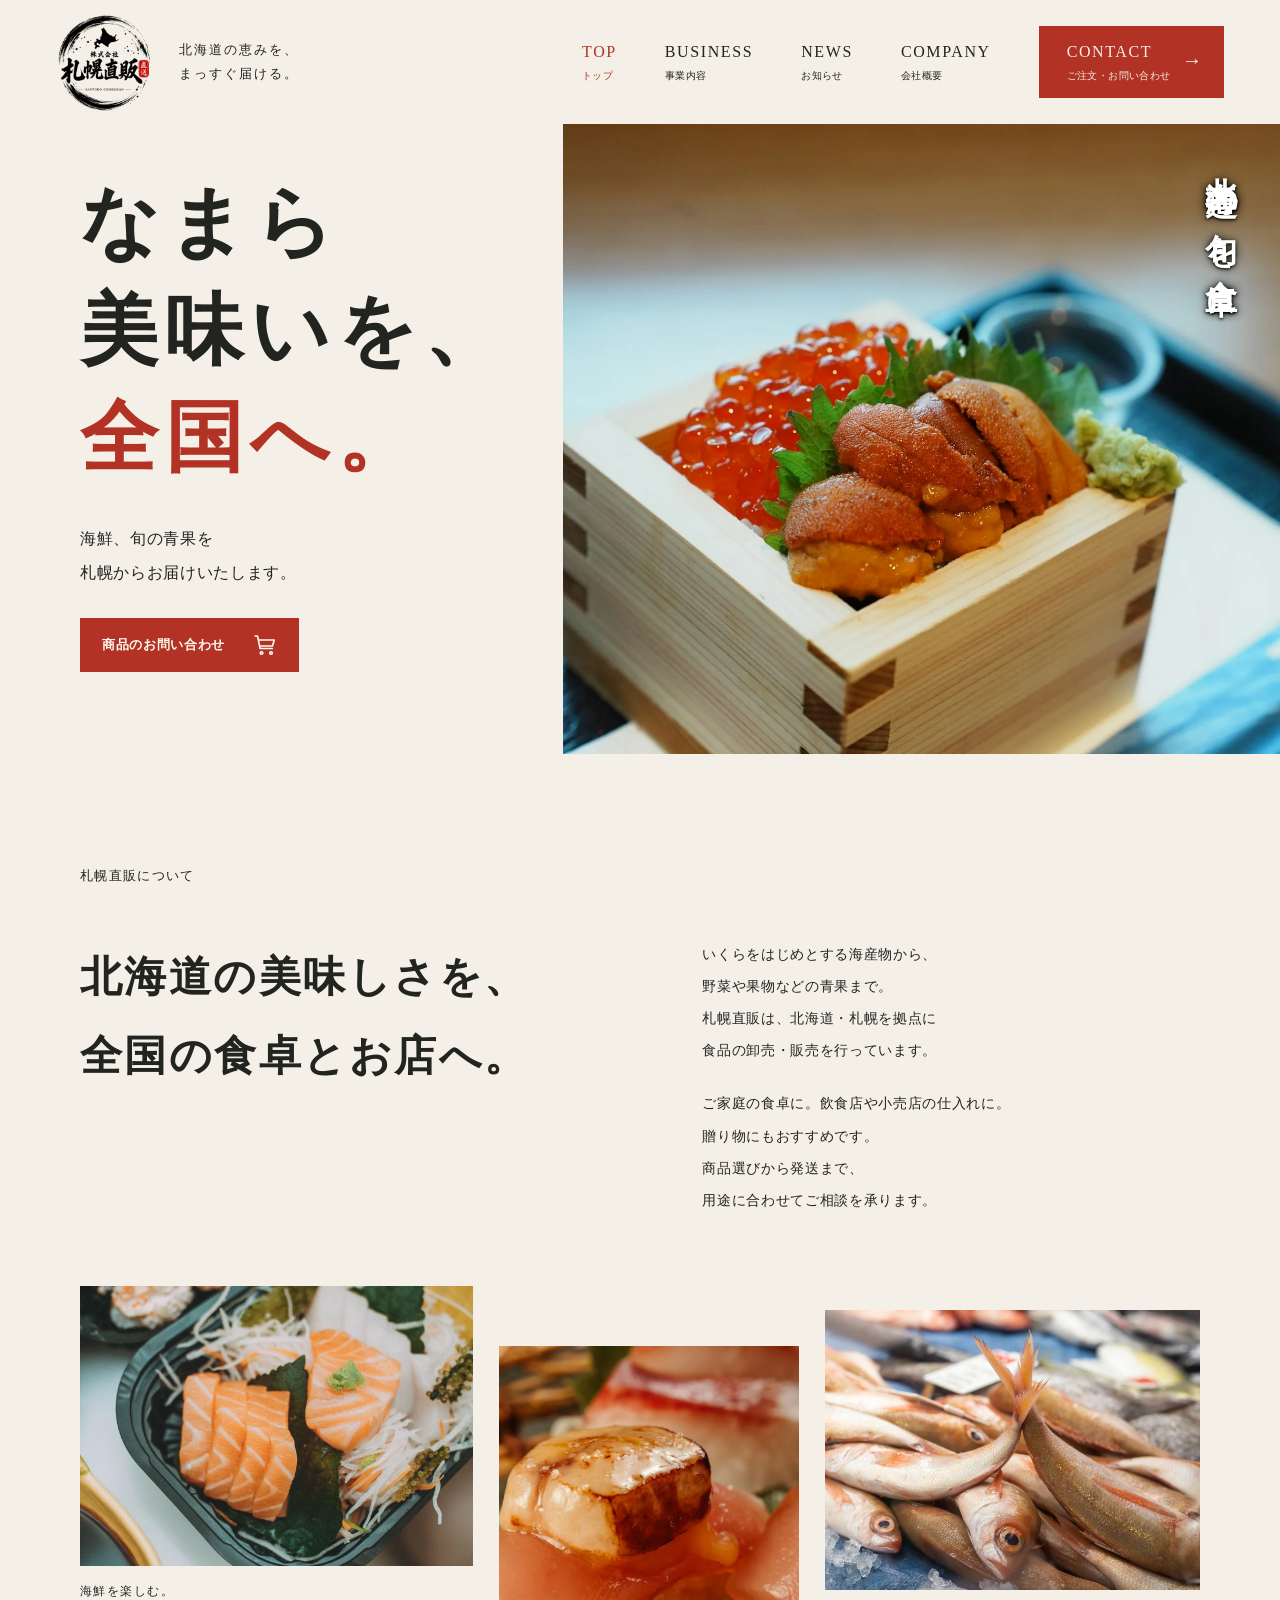
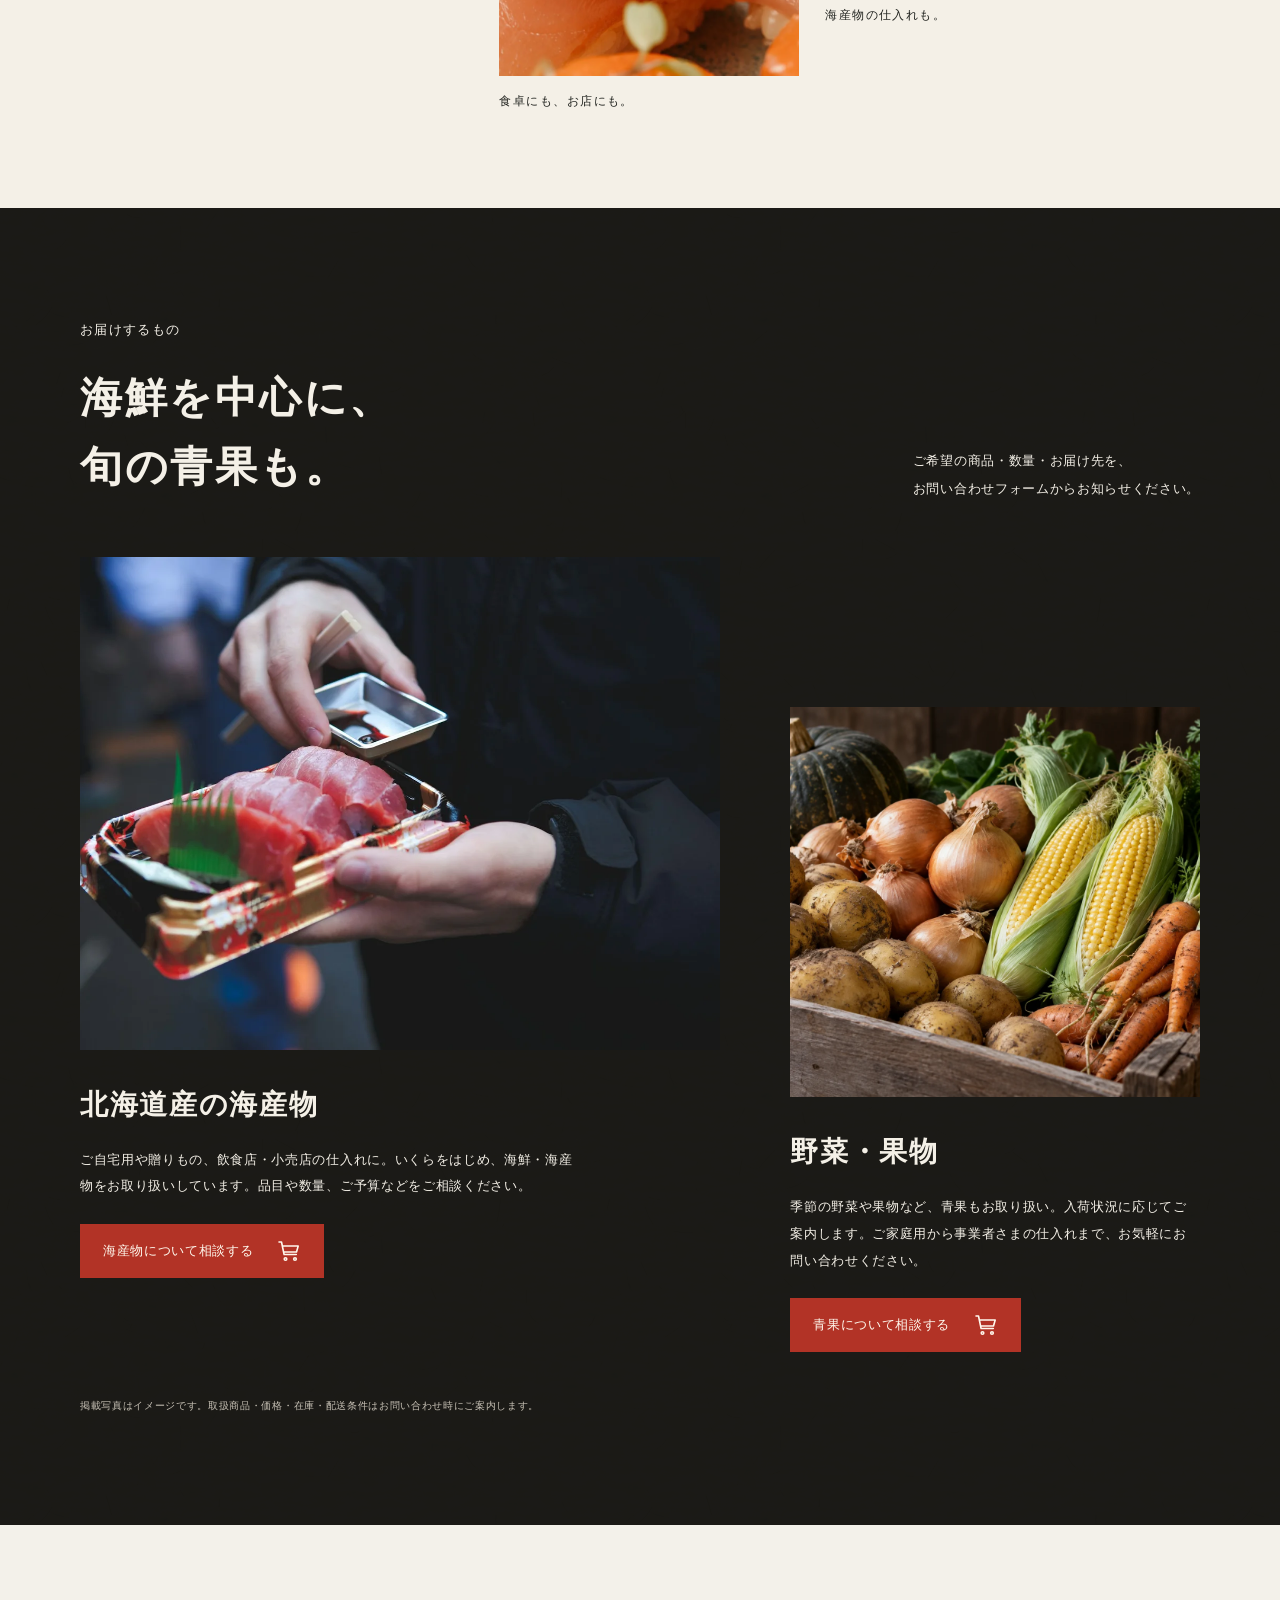
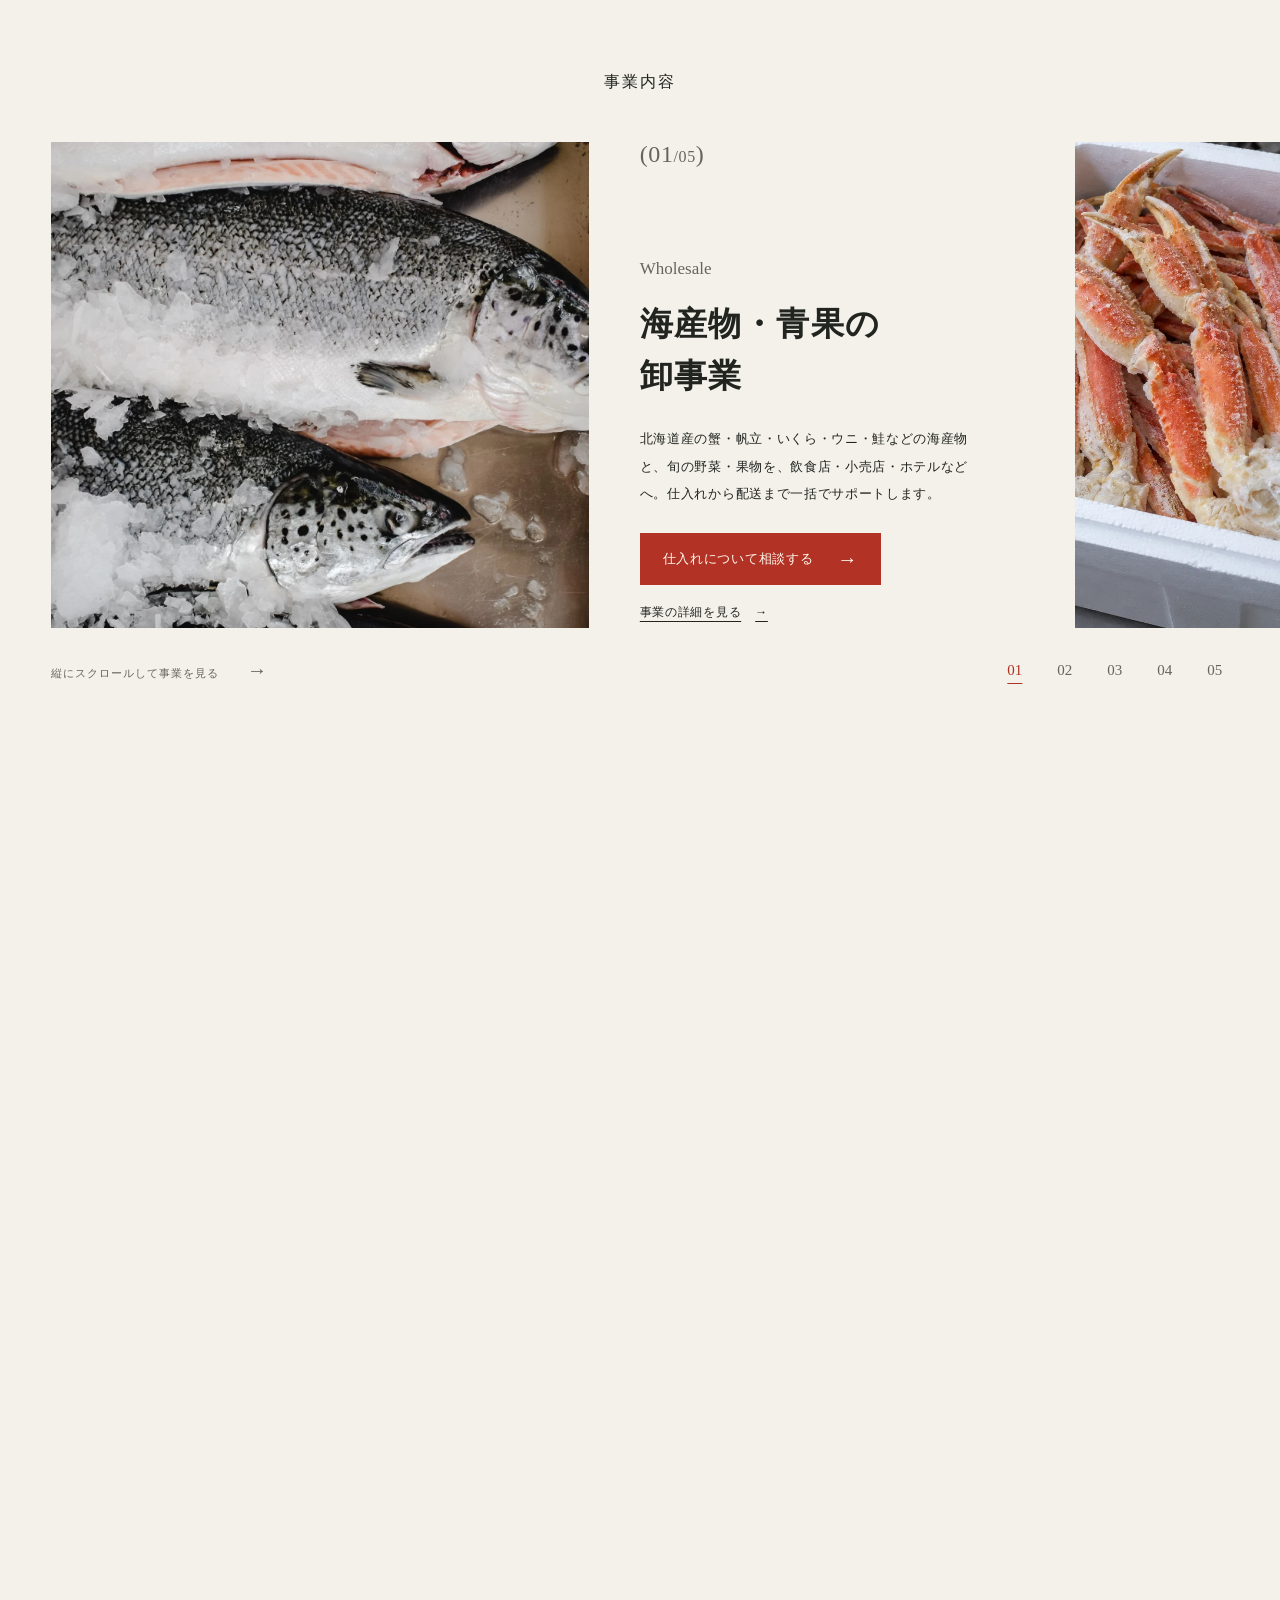
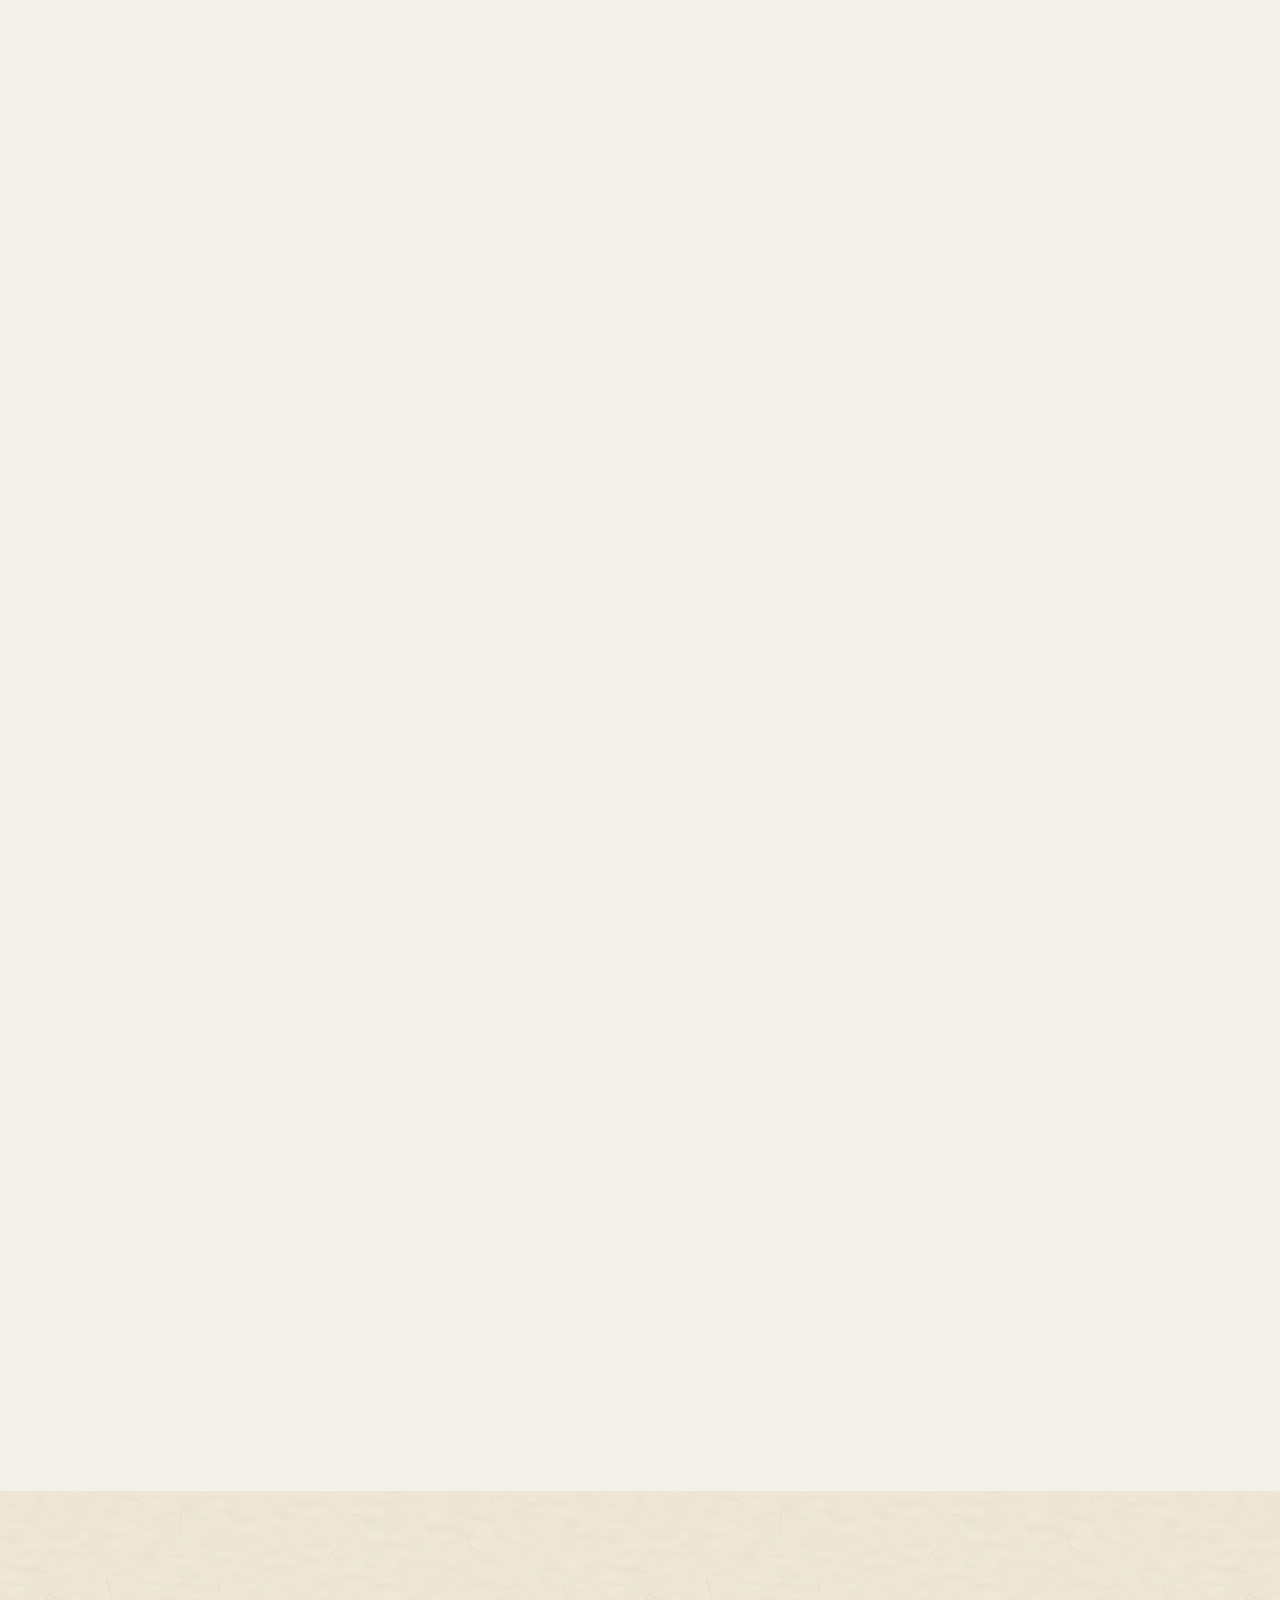
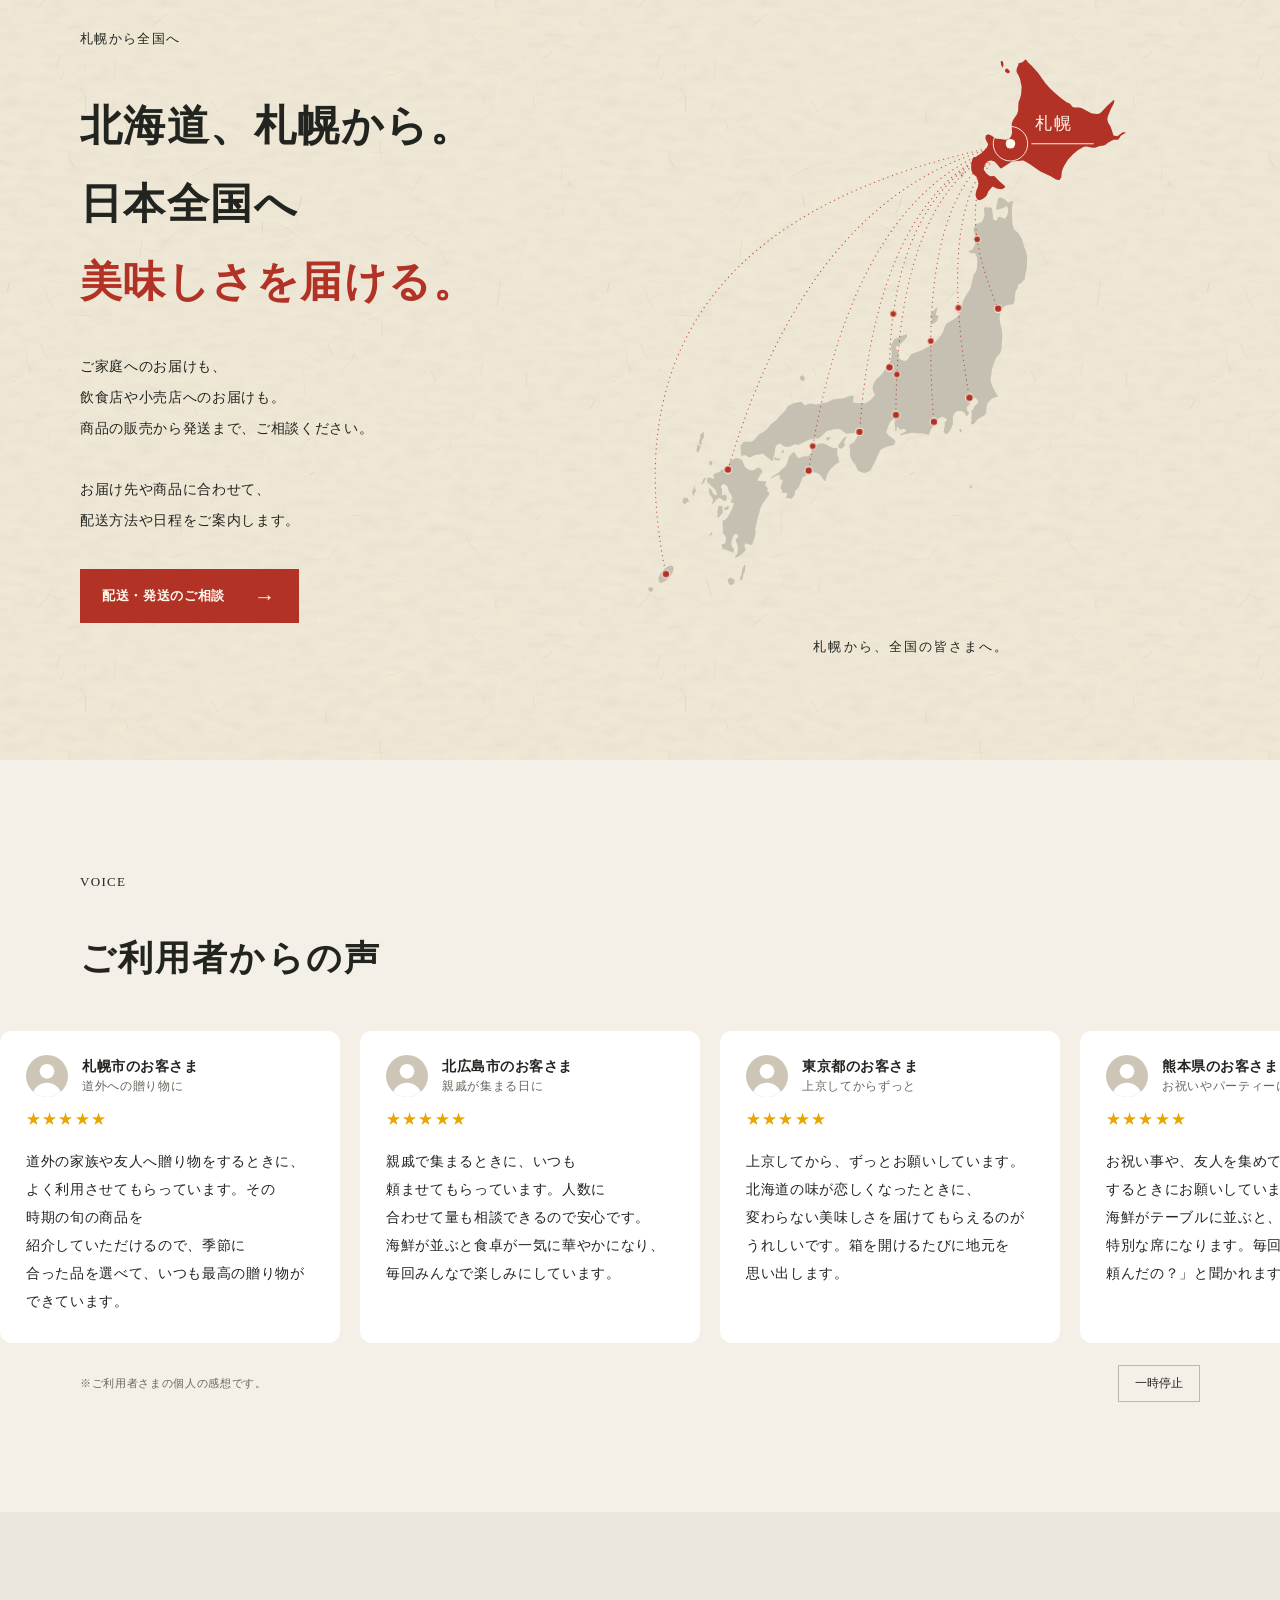
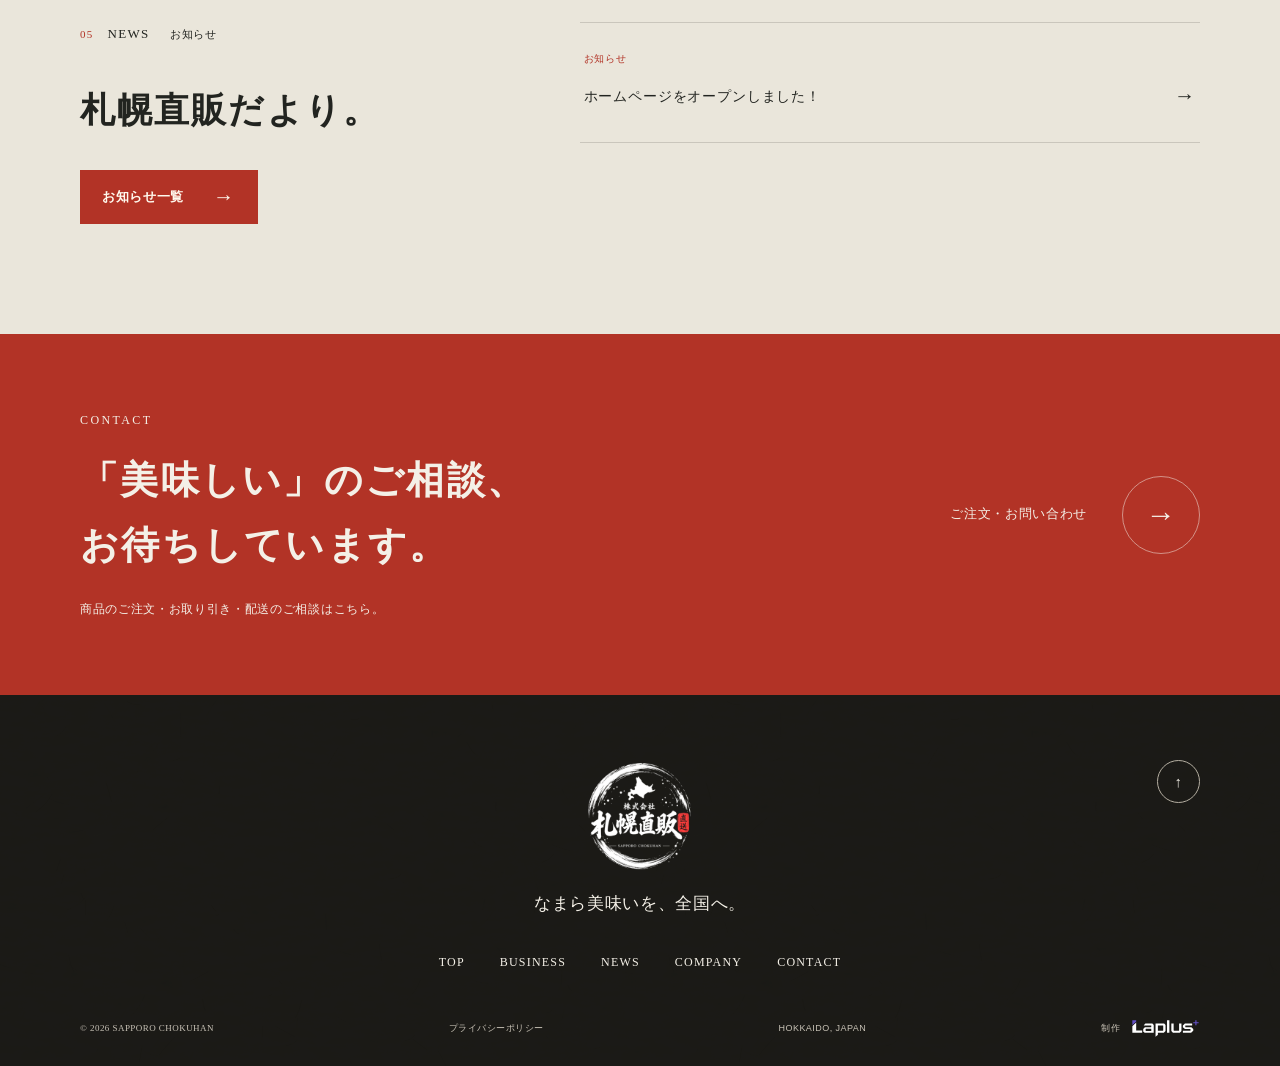
==== index.html @ bd25ccf5 "ヘッダーのBUSINESSに事業の子メニューを追加" ====
<!doctype html><html lang="ja"><head><meta charset="utf-8"><meta name="viewport" content="width=device-width, initial-scale=1"><meta name="robots" content="noindex,nofollow"><meta name="theme-color" content="#f4f0e7"><title>なまら美味いを、全国へ。 | 株式会社 札幌直販</title><link rel="icon" type="image/svg+xml" href="assets/logo.svg"><link rel="stylesheet" href="assets/site.css"></head><body><a class="skip-link" href="#main">本文へスキップ</a>
<header class="site-header">
  <a class="brand" href="index.html" aria-label="札幌直販 TOP"><img src="assets/logo.webp" alt="株式会社 札幌直販" width="98" height="98"><span>北海道の恵みを、<br>まっすぐ届ける。</span></a>
  <button class="menu-toggle" type="button" aria-expanded="false" aria-controls="site-nav"><span class="menu-word">MENU</span><span class="menu-lines" aria-hidden="true"></span></button>
  <nav class="site-nav" id="site-nav" aria-label="メインナビゲーション">
    <a href="index.html" aria-current="page">TOP<span>トップ</span></a>
    <div class="nav-item has-sub">
      <a href="business.html" >BUSINESS<span>事業内容</span></a>
      <ul class="nav-sub" aria-label="事業内容">
        <li><a href="business-wholesale.html"><span class="biz-num">01</span>海産物・青果の卸事業</a></li>
        <li><a href="business-online-sales.html"><span class="biz-num">02</span>EC・インターネット販売</a></li>
        <li><a href="business-fulfillment.html"><span class="biz-num">03</span>発送代行事業</a></li>
        <li><a href="business-events.html"><span class="biz-num">04</span>イベント・物産展事業</a></li>
        <li><a href="business-delivery.html"><span class="biz-num">05</span>軽貨物運送事業</a></li>
      </ul>
    </div>
    <a href="news.html" >NEWS<span>お知らせ</span></a>
    <a href="company.html" >COMPANY<span>会社概要</span></a>
    <a class="nav-contact" href="contact.html" >CONTACT<span>ご注文・お問い合わせ</span><b aria-hidden="true">→</b></a>
  </nav>
</header>
<div class="opening" aria-hidden="true"><img src="assets/logo.webp" alt="" width="200" height="200"><p>なまら美味いを、全国へ。</p></div>
<main id="main">
  <section class="hero" aria-labelledby="hero-title">
    <div class="hero-copy">
      <h1 id="hero-title">なまら<br>美味いを、<br><em>全国へ。</em></h1>
      <p class="hero-description">海鮮、旬の青果を<br>札幌からお届けいたします。</p>
      <a class="text-link" href="contact.html?type=order">商品のお問い合わせ<img class="cart-icon" src="assets/cart.svg" alt="" aria-hidden="true" width="24" height="24"></a>
    </div>
    <figure class="hero-visual" data-hero-slides aria-label="北海道の食材のイメージ写真">
      <img class="hero-main-photo is-current" src="assets/ikura.webp" alt="木箱に盛られたいくらとウニの料理イメージ" width="1800" height="1200" fetchpriority="high">
      <img class="hero-main-photo" src="assets/hero-yubari-melon-field-v3.webp" alt="畑の緑を背景に、みずみずしい果肉を見せる夕張メロンのイメージ" width="1122" height="1402" decoding="async" aria-hidden="true">
      <img class="hero-main-photo" src="assets/hero-king-crab-v2.webp" alt="太い脚と白い身を盛り付けたタラバガニのイメージ" width="1122" height="1402" decoding="async" aria-hidden="true">
      <figcaption>北海道の旬を食卓に</figcaption>
    </figure>
  </section>

  <section id="about" class="about section-pad wrap">
    <p class="section-label">札幌直販について</p>
    <div class="about-layout">
      <h2>北海道の美味しさを、<br>全国の食卓とお店へ。</h2>
      <div class="about-body"><p>いくらをはじめとする海産物から、<br>野菜や果物などの青果まで。<br>札幌直販は、北海道・札幌を拠点に<br>食品の卸売・販売を行っています。</p><p>ご家庭の食卓に。飲食店や小売店の仕入れに。<br>贈り物にもおすすめです。<br>商品選びから発送まで、<br>用途に合わせてご相談を承ります。</p></div>
    </div>
    <div class="seafood-gallery" aria-label="海鮮のイメージ写真"><figure><img src="assets/salmon.webp" alt="刺身にしたサーモン" width="1400" height="933" loading="lazy"><figcaption>海鮮を楽しむ。</figcaption></figure><figure><img src="assets/scallop.webp" alt="帆立や魚を使った寿司" width="1400" height="933" loading="lazy"><figcaption>食卓にも、お店にも。</figcaption></figure><figure><img src="assets/fish-market.webp" alt="氷の上に並ぶ鮮魚" width="1400" height="1129" loading="lazy"><figcaption>海産物の仕入れも。</figcaption></figure></div>
  </section>

  <section class="food-section section-pad" id="food">
    <div class="wrap"><div class="section-heading"><div><p class="section-label">お届けするもの</p><h2>海鮮を中心に、<br>旬の青果も。</h2></div><p>ご希望の商品・数量・お届け先を、<br>お問い合わせフォームからお知らせください。</p></div>
    <div class="food-grid">
      <article class="food-item"><div class="food-image"><img src="assets/market-food.webp" alt="市場で手に取る海鮮の盛り合わせ" width="1400" height="933" loading="lazy"></div><div class="food-text"><div><h3>北海道産の海産物</h3><p>ご自宅用や贈りもの、飲食店・小売店の仕入れに。いくらをはじめ、海鮮・海産物をお取り扱いしています。品目や数量、ご予算などをご相談ください。</p><a class="plain-link" href="contact.html?type=order&item=seafood">海産物について相談する <img class="cart-icon" src="assets/cart.svg" alt="" aria-hidden="true" width="24" height="24"></a></div></div></article>
      <article class="food-item food-item-lower"><div class="food-image"><img src="assets/produce.webp" alt="じゃがいも、とうもろこし、玉ねぎなど青果のイメージ" width="1536" height="1024" loading="lazy"></div><div class="food-text"><div><h3>野菜・果物</h3><p>季節の野菜や果物など、青果もお取り扱い。入荷状況に応じてご案内します。ご家庭用から事業者さまの仕入れまで、お気軽にお問い合わせください。</p><a class="plain-link" href="contact.html?type=order&item=produce">青果について相談する <img class="cart-icon" src="assets/cart.svg" alt="" aria-hidden="true" width="24" height="24"></a></div></div></article>
    </div><p class="section-note">掲載写真はイメージです。取扱商品・価格・在庫・配送条件はお問い合わせ時にご案内します。</p></div>
  </section>

  <section class="business-scroll" id="business" aria-labelledby="business-title">
    <div class="business-stage">
      <div class="business-heading"><h2 id="business-title">事業内容</h2></div>
      <div class="business-window" tabindex="0" role="region" aria-label="札幌直販の5つの事業。左右にスクロールしてご覧ください">
        <div class="business-track">
          <article class="business-panel" id="business-1" aria-labelledby="business-name-1"><img class="business-photo" src="assets/salmon-market.webp" alt="氷の上に並ぶ鮭のイメージ" width="1400" height="2100" loading="lazy"><div class="business-copy"><span class="business-count">(01<small>/05</small>)</span><div><p class="business-en">Wholesale</p><h3 id="business-name-1">海産物・青果の<br>卸事業</h3><p class="business-description">北海道産の蟹・帆立・いくら・ウニ・鮭などの海産物と、旬の野菜・果物を、飲食店・小売店・ホテルなどへ。仕入れから配送まで一括でサポートします。</p><a class="plain-link" href="contact.html?type=wholesale">仕入れについて相談する<span aria-hidden="true">→</span></a><a class="business-more" href="business-wholesale.html">事業の詳細を見る<span aria-hidden="true">→</span></a></div></div></article>
          <article class="business-panel" id="business-2" aria-labelledby="business-name-2"><img class="business-photo" src="assets/frozen-seafood.webp" alt="冷凍のカニ脚とホタテの貝柱のイメージ" width="1400" height="933" loading="lazy"><div class="business-copy"><span class="business-count">(02<small>/05</small>)</span><div><p class="business-en">Online sales</p><h3 id="business-name-2">EC・<br>インターネット販売</h3><p class="business-description">EC販売の立ち上げから、売上拡大・発送業務まで。商品ページの制作や販売戦略、受注管理、冷蔵・冷凍の発送まで、EC販売に関わる業務をまとめてサポートします。</p><a class="plain-link" href="contact.html?type=ec">EC販売について相談する<span aria-hidden="true">→</span></a><a class="business-more" href="business-online-sales.html">事業の詳細を見る<span aria-hidden="true">→</span></a></div></div></article>
          <article class="business-panel" id="business-3" aria-labelledby="business-name-3"><img class="business-photo" src="assets/packing-frozen-seafood-v2.webp" alt="発泡スチロール箱に袋入りの冷凍カニやホタテ、鮭を詰める作業のイメージ" width="1400" height="933" loading="lazy"><div class="business-copy"><span class="business-count">(03<small>/05</small>)</span><div><p class="business-en">Fulfillment</p><h3 id="business-name-3">発送代行事業</h3><p class="business-description">商品の保管・在庫管理から、ピッキング・梱包、発送まで。常温・冷蔵・冷凍の商品に対応し、発送業務をまとめてお引き受けします。</p><a class="plain-link" href="contact.html?type=fulfillment">発送代行について相談する<span aria-hidden="true">→</span></a><a class="business-more" href="business-fulfillment.html">事業の詳細を見る<span aria-hidden="true">→</span></a></div></div></article>
          <article class="business-panel" id="business-4" aria-labelledby="business-name-4"><img class="business-photo" src="assets/event-kaisen-bento.webp" alt="ショーケースに並ぶ海鮮弁当" width="768" height="1024" loading="lazy"><div class="business-copy"><span class="business-count">(04<small>/05</small>)</span><div><p class="business-en">Events & local products</p><h3 id="business-name-4">イベント・<br>物産展事業</h3><p class="business-description">全国の百貨店・商業施設・地域イベントで、北海道産品を販売。商品の準備から接客・販売、撤収まで、催事の運営をまとめてお引き受けします。</p><a class="plain-link" href="contact.html?type=event">催事について相談する<span aria-hidden="true">→</span></a><a class="business-more" href="business-events.html">事業の詳細を見る<span aria-hidden="true">→</span></a></div></div></article>
          <article class="business-panel" id="business-5" aria-labelledby="business-name-5"><img class="business-photo" src="assets/delivery.webp" alt="白い配送車に荷物を積み込んだイメージ" width="1400" height="933" loading="lazy"><div class="business-copy"><span class="business-count">(05<small>/05</small>)</span><div><p class="business-en">Delivery</p><h3 id="business-name-5">軽貨物運送事業</h3><p class="business-description">札幌を拠点に、定期配送・スポット配送・企業専属のルート配送をお引き受け。食品や冷蔵・冷凍品の配送もご相談いただけます。</p><a class="plain-link" href="contact.html?type=delivery">配送について相談する<span aria-hidden="true">→</span></a><a class="business-more" href="business-delivery.html">事業の詳細を見る<span aria-hidden="true">→</span></a></div></div></article>
        </div>
      </div>
      <div class="business-bottom"><p class="business-hint">スクロールして事業を見る <span aria-hidden="true">→</span></p><div class="business-pagination" aria-label="事業を選択"><button type="button" data-business="0" aria-label="海産物・青果の卸事業" aria-current="true">01</button><button type="button" data-business="1" aria-label="EC・インターネット販売">02</button><button type="button" data-business="2" aria-label="発送代行事業">03</button><button type="button" data-business="3" aria-label="イベント・物産展事業">04</button><button type="button" data-business="4" aria-label="軽貨物運送事業">05</button></div></div>
    </div>
  </section>

  <section class="delivery-section section-pad" id="delivery">
    <div class="wrap delivery-layout"><div class="delivery-copy"><p class="section-label">札幌から全国へ</p><h2>北海道、札幌から。<br>日本全国へ<br><em>美味しさを届ける。</em></h2><p>ご家庭へのお届けも、<br>飲食店や小売店へのお届けも。<br>商品の販売から発送まで、ご相談ください。</p><p>お届け先や商品に合わせて、<br>配送方法や日程をご案内します。</p><a class="text-link" href="contact.html?type=delivery">配送・発送のご相談<span class="round-arrow" aria-hidden="true">→</span></a></div><div class="map-visual"><svg xmlns="http://www.w3.org/2000/svg" viewBox="0 0 590 680" class="delivery-map" role="img" aria-labelledby="delivery-map-title"><title id="delivery-map-title">札幌から沖縄・福岡・大阪・高知・愛知・石川・静岡・東京・宮城へ</title><style>
.destination{fill:#b23326;stroke:#f5efdf;stroke-width:1.2}
.traveler{fill:#b23326;stroke:#f5efdf;stroke-width:1}
.arrival{fill:none;stroke:#b23326;stroke-width:1;transform-box:fill-box;transform-origin:center;opacity:0}
.delivery-map.is-active .arrival{animation:arrival 4s ease-out 1 both;animation-delay:var(--delay)}
@keyframes arrival{0%,54%,83%,100%{opacity:0;transform:scale(.55)}55%{opacity:.65;transform:scale(.55)}80%{opacity:0;transform:scale(1.7)}}
.route{fill:none;stroke:#b23326;stroke-width:1.3;stroke-linecap:round;stroke-dasharray:.1 5;opacity:.8}
.route-reveal{fill:none;stroke:#fff;stroke-width:8;stroke-dasharray:1;stroke-dashoffset:1}
.delivery-map.is-active .route-reveal{animation:route-draw 2.2s linear 1 both;animation-delay:var(--delay)}
@keyframes route-draw{to{stroke-dashoffset:0}}
@media(prefers-reduced-motion:reduce){.travelers,.arrival{display:none}.delivery-map.is-active .arrival,.delivery-map.is-active .route-reveal{animation:none}.route-reveal{stroke-dashoffset:0}}
</style><path d="M183.0,406.7 L181.8,408.0 L179.5,407.6 L178.1,405.6 L178.6,403.4 L181.0,401.8 L183.3,405.1 L183.0,406.7 Z" fill="#c5c0b1"/><path d="M317.3,348.4 L314.7,348.5 L314.1,348.1 L315.6,347.2 L315.8,345.8 L316.7,343.1 L316.7,342.3 L314.6,342.2 L314.8,339.2 L316.3,336.2 L320.5,331.5 L321.6,330.6 L321.8,332.7 L320.5,337.5 L320.2,339.3 L323.5,339.6 L321.4,345.5 L317.3,348.4 Z" fill="#c5c0b1"/><path d="M225.2,475.6 L222.3,478.7 L219.7,478.5 L218.5,477.1 L218.0,475.4 L220.4,472.7 L222.5,469.0 L224.4,467.3 L225.9,466.4 L227.1,466.4 L224.4,471.7 L225.2,475.6 Z" fill="#c5c0b1"/><path d="M108.8,620.5 L105.7,621.3 L104.0,620.5 L102.5,616.0 L105.4,613.2 L109.4,616.0 L110.2,616.8 L108.8,620.5 Z" fill="#c5c0b1"/><path d="M117.9,615.7 L115.5,616.1 L115.5,614.0 L117.4,609.3 L117.6,605.8 L119.3,601.5 L120.1,600.5 L120.6,600.2 L121.2,601.5 L120.6,606.9 L118.8,610.9 L117.9,615.7 Z" fill="#c5c0b1"/><path d="M94.2,549.7 L92.1,551.0 L91.8,549.8 L90.9,549.2 L92.5,547.5 L92.4,546.7 L91.4,545.5 L92.6,541.1 L92.3,539.2 L96.5,538.5 L97.3,540.3 L97.4,545.7 L94.2,549.7 Z" fill="#c5c0b1"/><path d="M72.5,481.6 L70.8,483.0 L70.0,480.8 L70.8,474.5 L74.1,475.7 L74.0,477.7 L72.5,481.6 Z" fill="#c5c0b1"/><path d="M75.4,473.3 L74.9,475.0 L73.0,473.8 L72.2,472.7 L73.9,467.2 L73.7,465.1 L73.8,464.1 L77.2,461.3 L77.8,461.8 L78.0,462.6 L77.7,463.8 L77.8,466.5 L75.3,471.0 L75.4,473.3 Z" fill="#c5c0b1"/><path d="M56.0,529.8 L57.0,530.8 L58.5,530.2 L59.8,530.1 L60.6,530.5 L61.7,533.0 L62.2,534.5 L60.2,534.7 L59.3,535.1 L58.3,536.9 L56.7,536.2 L55.7,535.4 L55.5,534.2 L56.0,529.8 Z" fill="#c5c0b1"/><path d="M102.3,542.7 L99.9,542.9 L98.9,542.5 L98.5,541.3 L101.9,539.0 L104.5,539.4 L103.3,541.5 L102.3,542.7 Z" fill="#c5c0b1"/><path d="M391.0,78.0 L389.9,80.3 L388.5,76.9 L388.2,73.2 L389.0,73.3 L390.5,73.8 L390.9,75.6 L391.0,78.0 Z" fill="#b23326"/><path d="M397.0,85.7 L395.1,86.0 L392.9,84.5 L392.7,82.6 L394.2,81.1 L395.8,81.6 L397.4,83.6 L397.9,84.6 L397.0,85.7 Z" fill="#b23326"/><path d="M348.0,195.1 L347.4,195.3 L346.7,195.0 L346.1,192.3 L346.6,190.8 L348.4,189.8 L350.1,189.5 L348.6,194.5 L348.0,195.1 Z" fill="#c5c0b1"/><path d="M209.5,468.6 L209.0,469.3 L208.5,469.1 L206.8,470.8 L206.4,469.2 L205.1,468.1 L204.9,467.3 L208.8,466.8 L210.1,467.2 L209.5,468.6 Z" fill="#c5c0b1"/><path d="M347.3,459.8 L347.0,461.5 L345.6,461.2 L344.9,460.1 L345.0,458.1 L346.5,458.1 L347.3,459.8 Z" fill="#c5c0b1"/><path d="M67.1,527.7 L66.4,528.1 L65.5,524.9 L64.9,523.7 L65.9,523.1 L68.0,517.2 L68.3,519.6 L69.1,521.9 L69.9,522.2 L69.1,523.9 L68.0,524.6 L67.1,527.7 Z" fill="#c5c0b1"/><path d="M78.3,514.0 L76.4,515.7 L75.0,515.7 L76.3,513.7 L76.4,512.7 L77.5,510.1 L79.5,509.1 L80.4,509.0 L78.7,511.8 L78.3,514.0 Z" fill="#c5c0b1"/><path d="M86.5,495.0 L84.6,496.5 L83.2,495.4 L83.9,492.2 L84.4,491.1 L86.0,492.1 L86.5,495.0 Z" fill="#c5c0b1"/><path d="M161.6,481.9 L160.8,483.3 L158.4,482.9 L159.4,481.6 L160.1,480.1 L160.7,479.8 L161.1,481.4 L161.6,481.9 Z" fill="#c5c0b1"/><path d="M153.2,488.0 L154.5,489.3 L157.6,488.8 L158.0,489.1 L157.1,490.3 L155.7,491.5 L153.2,490.6 L151.6,490.6 L151.4,488.6 L151.6,487.9 L153.2,488.0 Z" fill="#c5c0b1"/><path d="M84.4,570.3 L83.5,571.0 L84.1,568.1 L86.3,565.7 L86.4,567.3 L84.4,570.3 Z" fill="#c5c0b1"/><path d="M465.3,121.8 L468.6,122.0 L470.1,121.8 L472.7,122.3 L483.0,127.8 L486.1,128.5 L489.3,128.6 L491.6,128.2 L493.5,126.7 L499.7,120.0 L506.3,114.0 L507.0,114.2 L507.0,115.9 L506.5,117.7 L503.6,123.3 L500.4,130.7 L499.7,134.5 L500.8,138.1 L502.8,141.2 L504.4,145.3 L506.2,151.1 L508.8,151.8 L510.2,151.9 L512.7,150.2 L515.2,148.0 L517.3,147.7 L519.5,148.1 L516.6,149.6 L513.9,151.5 L511.5,155.1 L510.6,155.7 L507.9,155.5 L506.4,155.6 L503.2,157.1 L500.4,158.8 L497.8,160.9 L494.9,162.0 L491.8,162.2 L487.0,163.9 L483.9,164.0 L478.1,162.6 L475.3,162.9 L469.2,166.3 L463.6,171.1 L458.7,176.4 L454.6,182.9 L453.0,186.3 L452.0,190.1 L451.8,192.6 L451.5,195.0 L450.5,196.6 L449.4,198.0 L446.0,197.2 L440.5,193.7 L429.7,188.7 L418.4,181.0 L412.0,177.2 L400.0,178.3 L388.6,185.7 L387.6,185.1 L383.3,180.0 L381.2,178.0 L378.7,177.4 L376.8,177.5 L375.0,177.9 L372.4,180.5 L371.5,182.3 L370.7,184.5 L370.5,186.0 L370.8,187.4 L373.2,190.8 L376.2,193.3 L377.6,193.7 L380.5,193.6 L381.8,193.8 L386.6,198.8 L391.9,203.5 L393.1,205.0 L391.1,206.6 L389.0,207.5 L386.5,207.2 L384.0,206.6 L379.8,204.6 L378.0,206.3 L375.2,209.8 L373.7,213.6 L372.4,215.3 L369.3,217.6 L366.0,218.8 L364.3,218.4 L363.0,216.9 L362.2,215.2 L361.9,213.2 L362.6,209.0 L364.3,205.1 L364.9,201.1 L363.5,195.6 L362.7,194.4 L359.2,191.2 L357.6,188.0 L357.2,184.0 L357.4,181.9 L358.2,177.1 L359.1,174.6 L360.7,173.8 L362.4,173.3 L365.1,171.6 L368.1,169.4 L370.9,166.8 L373.7,163.7 L375.1,160.2 L372.7,156.0 L372.2,153.5 L372.6,151.1 L375.1,149.8 L377.8,150.8 L383.1,154.3 L384.1,154.6 L387.8,154.8 L392.7,155.5 L395.6,155.3 L397.0,154.8 L399.1,151.9 L400.1,148.3 L399.8,143.5 L399.7,138.9 L401.1,135.0 L405.2,128.9 L406.4,125.3 L406.8,116.5 L408.3,112.6 L409.5,108.6 L410.1,100.2 L408.4,92.1 L406.7,88.2 L404.7,84.4 L405.0,80.8 L406.6,77.4 L406.7,76.4 L407.0,75.6 L410.0,74.9 L411.4,74.2 L412.7,72.6 L414.3,71.7 L415.5,72.6 L416.4,74.2 L420.6,78.3 L427.2,85.5 L435.0,96.5 L439.9,101.9 L445.0,106.7 L450.8,111.7 L456.8,116.0 L460.7,118.0 L463.5,121.3 L465.3,121.8 Z" fill="#b23326"/><path d="M123.7,500.3 L127.3,501.4 L128.9,501.4 L130.3,501.0 L132.5,499.6 L134.7,498.5 L136.4,499.0 L137.8,500.3 L138.6,502.1 L138.2,503.9 L135.6,507.9 L133.5,512.1 L138.4,512.9 L143.2,512.8 L142.1,515.5 L141.9,517.7 L143.4,518.8 L144.6,520.3 L144.3,521.6 L143.6,522.9 L146.2,524.9 L146.1,526.2 L145.4,527.6 L138.8,536.7 L136.8,541.2 L135.5,546.3 L134.2,550.0 L133.3,553.8 L132.7,557.9 L131.4,562.2 L131.8,566.0 L131.4,569.9 L128.1,579.4 L125.7,579.3 L122.8,578.1 L120.9,578.3 L119.9,580.4 L121.7,584.8 L116.4,590.0 L110.5,593.5 L110.5,591.9 L111.0,590.6 L111.9,589.6 L112.5,588.4 L113.3,584.3 L112.9,580.2 L111.1,575.1 L111.0,573.2 L112.2,572.5 L113.1,572.3 L113.5,571.5 L113.5,569.8 L113.0,568.6 L111.3,568.2 L109.7,568.1 L108.6,570.0 L107.0,573.7 L106.3,577.5 L106.6,579.5 L107.3,581.3 L109.4,584.4 L108.8,586.2 L107.9,587.6 L100.4,584.4 L98.8,584.2 L97.4,583.5 L96.0,579.3 L99.0,578.3 L99.9,577.8 L100.3,576.4 L100.7,572.3 L99.3,568.9 L98.1,567.7 L97.1,566.3 L97.7,563.4 L97.3,559.8 L97.2,554.7 L97.8,553.9 L100.6,552.8 L102.7,550.1 L104.5,547.0 L107.1,541.6 L109.3,535.7 L107.2,535.5 L105.4,534.4 L107.4,531.6 L106.8,528.1 L103.9,523.8 L102.3,518.7 L99.8,516.4 L98.4,515.6 L96.8,516.8 L95.4,518.2 L96.7,521.5 L96.5,524.5 L96.7,527.4 L98.0,527.5 L99.6,526.8 L100.8,527.3 L101.5,528.8 L101.7,530.8 L101.2,532.7 L100.0,533.7 L98.6,533.6 L97.2,532.6 L96.1,531.1 L93.5,530.3 L90.7,532.0 L88.0,535.6 L85.8,537.4 L86.8,534.8 L87.3,531.9 L86.2,529.9 L83.6,526.5 L83.0,524.5 L82.9,522.2 L83.3,519.8 L86.0,522.5 L87.4,525.9 L89.3,527.3 L91.8,527.3 L89.9,522.4 L89.2,521.2 L86.6,519.0 L83.0,515.3 L80.7,513.5 L81.5,509.6 L82.8,508.9 L84.0,509.0 L87.8,510.4 L88.2,508.5 L87.6,507.5 L87.3,506.3 L89.8,504.6 L93.9,503.2 L94.8,502.6 L95.5,501.2 L96.5,500.5 L99.4,500.5 L101.9,499.2 L103.9,495.6 L104.3,493.6 L105.1,492.0 L110.1,489.0 L111.3,488.6 L114.7,489.0 L117.7,490.6 L119.2,494.1 L120.6,497.8 L123.7,500.3 Z" fill="#c5c0b1"/><path d="M209.7,476.8 L213.4,478.3 L217.2,477.8 L217.2,484.4 L217.7,486.6 L218.8,488.6 L218.2,491.5 L219.9,492.5 L214.8,495.7 L210.2,500.1 L208.3,503.0 L206.6,506.2 L205.6,509.5 L204.9,513.1 L203.4,511.7 L198.9,505.9 L196.1,504.3 L191.5,503.4 L190.1,503.6 L180.7,509.0 L179.5,513.0 L176.9,519.0 L175.7,521.0 L174.4,521.6 L173.4,522.6 L172.4,527.7 L169.5,530.8 L167.7,530.9 L164.7,530.1 L163.3,530.6 L165.1,525.5 L162.3,524.9 L159.4,525.0 L159.3,521.7 L157.6,519.9 L158.8,517.4 L158.9,515.5 L159.6,514.4 L159.9,512.8 L159.8,511.4 L158.0,511.0 L156.9,510.1 L157.1,506.5 L156.1,506.4 L153.6,507.0 L148.3,509.8 L146.9,509.8 L149.1,507.8 L153.8,505.1 L155.9,503.6 L160.5,499.2 L163.4,497.2 L164.9,493.5 L165.3,491.3 L166.3,489.4 L167.2,486.3 L168.7,485.2 L171.2,482.6 L172.7,482.8 L174.4,486.1 L176.6,488.6 L178.2,488.4 L181.1,487.1 L182.4,486.8 L185.7,487.0 L188.7,485.4 L189.9,483.5 L190.4,481.2 L189.3,477.2 L190.7,477.6 L192.1,477.5 L195.3,475.0 L198.6,473.5 L202.0,473.1 L205.9,474.5 L209.7,476.8 Z" fill="#c5c0b1"/><path d="M395.2,220.6 L396.3,221.3 L401.3,219.4 L400.3,225.0 L399.8,230.5 L400.2,239.8 L400.6,244.0 L401.5,248.0 L403.6,250.9 L406.4,252.9 L410.5,259.5 L412.7,267.6 L414.2,271.5 L415.4,275.6 L415.8,277.5 L415.8,279.4 L415.4,281.9 L415.8,284.0 L415.4,290.6 L413.6,298.1 L413.3,302.0 L411.7,302.8 L410.8,304.5 L410.0,305.4 L409.0,306.0 L407.7,306.2 L406.8,306.9 L406.4,309.0 L405.8,310.9 L404.7,312.6 L403.7,314.5 L403.0,319.2 L402.7,324.1 L401.6,327.5 L398.9,328.3 L395.9,328.3 L391.9,329.8 L391.1,330.7 L388.0,336.6 L387.1,340.1 L387.1,343.8 L387.9,348.4 L389.1,352.9 L390.0,361.2 L389.0,373.9 L388.1,377.9 L386.2,380.7 L384.7,381.9 L383.4,383.5 L381.7,387.7 L378.9,395.9 L378.7,398.0 L378.7,400.1 L378.0,402.9 L377.5,405.7 L377.9,408.9 L378.8,411.9 L382.5,419.6 L384.0,421.8 L385.6,423.9 L379.3,426.2 L378.1,427.2 L374.4,431.6 L373.1,435.8 L373.2,440.4 L372.6,442.0 L371.6,443.5 L370.5,444.4 L366.3,446.5 L363.6,448.6 L360.9,451.9 L359.9,453.6 L357.8,453.1 L356.6,451.6 L357.8,449.6 L357.4,447.4 L358.0,441.6 L357.3,439.3 L359.5,437.6 L360.5,434.8 L362.7,432.5 L364.3,430.5 L364.6,428.9 L363.2,427.2 L361.7,425.9 L359.6,425.9 L357.5,426.3 L356.2,428.0 L355.8,430.2 L355.9,431.3 L355.7,432.2 L352.6,435.3 L353.0,438.5 L353.9,440.1 L355.1,440.9 L354.7,442.0 L353.2,444.6 L352.2,444.9 L350.2,441.2 L347.8,439.3 L344.8,439.3 L341.7,440.0 L339.4,442.4 L338.6,444.4 L338.1,446.5 L338.3,451.6 L337.3,455.8 L335.4,459.5 L334.5,460.9 L332.2,463.4 L330.6,463.7 L329.5,462.6 L328.5,460.8 L329.7,454.5 L329.7,450.9 L332.4,449.1 L330.2,446.6 L327.4,445.5 L323.6,446.9 L322.5,448.4 L321.8,450.5 L319.7,453.1 L317.4,455.5 L314.8,459.6 L313.1,464.5 L307.4,462.9 L304.3,462.6 L301.2,462.7 L295.7,462.1 L289.6,463.1 L282.7,465.0 L283.1,463.6 L288.8,460.7 L289.0,459.8 L288.4,458.2 L287.0,458.1 L283.6,458.7 L281.9,458.4 L281.2,456.7 L280.0,455.9 L279.2,456.7 L279.5,460.0 L278.6,460.5 L277.5,459.6 L277.9,457.0 L277.1,453.1 L277.0,450.8 L278.2,448.7 L277.0,447.9 L275.7,448.2 L274.1,449.2 L272.6,450.6 L269.6,457.6 L268.4,461.6 L270.6,464.8 L276.7,469.3 L277.8,470.4 L277.8,472.3 L277.1,474.3 L275.4,475.2 L268.7,476.7 L262.9,479.6 L261.2,482.6 L256.0,494.0 L251.7,501.8 L245.8,504.5 L239.2,502.1 L237.6,499.4 L236.4,496.0 L233.9,493.0 L231.7,489.7 L230.5,485.7 L230.7,479.4 L229.7,475.6 L230.6,474.6 L234.2,472.3 L235.4,471.0 L237.4,468.0 L238.1,466.3 L238.2,463.8 L236.6,462.4 L232.4,462.5 L228.1,463.3 L225.1,462.2 L221.2,459.1 L220.0,458.5 L215.8,458.3 L212.8,458.8 L209.8,459.9 L206.7,460.3 L205.6,460.9 L202.0,464.6 L199.1,467.0 L196.7,468.2 L191.3,468.5 L188.6,469.3 L185.8,470.5 L185.0,470.4 L182.1,472.1 L178.7,473.6 L176.8,475.1 L173.5,474.1 L166.9,476.8 L163.7,477.1 L160.4,475.7 L157.4,473.3 L154.4,474.3 L152.4,477.8 L151.5,484.8 L150.3,488.0 L150.0,491.8 L148.4,491.2 L139.6,484.4 L139.0,484.1 L131.9,485.3 L130.0,485.9 L127.7,487.3 L125.3,487.9 L123.1,486.9 L120.9,485.3 L118.9,485.7 L116.8,486.9 L116.0,476.6 L116.4,475.2 L117.7,473.4 L119.1,471.9 L122.6,471.3 L126.1,471.8 L128.6,471.1 L130.7,469.1 L132.9,466.2 L135.4,463.8 L138.8,462.0 L142.1,459.9 L145.0,456.9 L147.7,453.6 L150.3,451.2 L153.0,449.2 L157.2,444.4 L162.7,439.0 L164.8,434.9 L166.2,433.8 L170.9,431.6 L177.2,429.9 L180.2,430.0 L183.2,433.5 L184.8,433.0 L186.4,432.1 L189.6,431.6 L193.0,432.2 L196.2,432.2 L199.5,431.7 L205.8,430.6 L209.1,429.2 L212.3,427.4 L223.8,426.1 L231.7,423.1 L233.0,423.3 L234.2,424.0 L234.3,426.3 L233.3,428.7 L234.2,430.2 L235.8,431.1 L243.3,431.4 L245.4,431.9 L248.5,430.2 L251.4,428.2 L254.4,425.4 L256.6,422.4 L254.6,418.5 L254.2,414.3 L255.8,409.8 L258.2,406.0 L261.1,403.6 L263.7,401.0 L269.0,393.4 L272.8,387.3 L274.2,379.8 L273.4,370.9 L276.8,364.2 L280.0,363.1 L286.4,360.1 L289.7,359.2 L290.2,360.5 L290.1,362.3 L285.1,367.8 L282.2,370.1 L280.5,370.8 L278.9,371.8 L278.3,373.8 L280.8,377.0 L281.5,379.5 L281.3,381.8 L281.5,383.9 L284.3,386.1 L287.6,386.9 L289.0,386.9 L290.2,386.3 L294.0,380.7 L294.9,379.7 L305.7,375.7 L311.0,372.6 L313.9,371.8 L316.6,370.1 L322.8,363.9 L325.1,361.0 L327.2,357.8 L328.8,354.1 L330.1,350.1 L331.9,347.6 L341.7,341.7 L344.8,338.4 L345.8,336.9 L347.0,332.3 L347.9,327.6 L349.1,323.9 L350.7,320.4 L352.8,316.9 L355.2,313.6 L356.7,310.3 L358.7,302.2 L359.6,297.8 L360.3,296.2 L361.4,294.8 L362.3,293.1 L363.0,291.2 L363.3,289.3 L363.7,283.5 L363.5,279.0 L361.9,275.2 L360.5,274.1 L359.1,274.1 L356.9,274.4 L355.0,272.8 L355.4,271.5 L357.3,271.2 L358.6,270.5 L359.5,269.2 L361.3,265.1 L362.3,260.6 L362.4,258.7 L361.0,255.1 L359.9,250.8 L359.9,248.5 L361.1,245.8 L362.8,243.6 L364.3,243.1 L365.9,242.9 L367.4,242.1 L368.8,240.9 L369.6,239.5 L370.8,235.9 L371.3,233.8 L370.5,228.2 L371.3,226.7 L372.4,225.7 L373.9,226.5 L375.4,226.6 L377.2,226.4 L378.9,227.0 L379.3,228.4 L380.3,237.8 L381.0,239.1 L382.2,240.1 L383.6,240.0 L384.8,238.5 L385.7,236.5 L387.3,236.1 L392.2,238.2 L393.9,236.7 L395.1,234.4 L396.1,230.3 L395.6,226.6 L394.4,225.2 L393.2,225.5 L392.1,226.5 L390.9,227.0 L383.6,229.0 L383.7,224.9 L385.2,218.7 L386.1,216.7 L387.3,215.8 L390.4,216.9 L391.9,217.6 L395.2,220.6 Z" fill="#c5c0b1"/><path d="M357.7,520.0 L357.2,520.4 L355.9,519.2 L355.8,518.1 L356.0,517.5 L356.8,517.3 L358.6,518.6 L357.7,520.0 Z" fill="#c5c0b1"/><g fill="#c5c0b1"><ellipse cx="38" cy="610" rx="5" ry="11" transform="rotate(40 38 610)"/><circle cx="22" cy="626" r="2.5"/></g><g class="routes" aria-hidden="true"><mask id="route-mask-0" maskUnits="userSpaceOnUse" x="0" y="0" width="590" height="680"><path class="route-reveal" d="M398.4,159.8 Q-38,245 38,610" pathLength="1" style="--delay:0.00s"/></mask><path class="route" d="M398.4,159.8 Q-38,245 38,610" mask="url(#route-mask-0)"/><mask id="route-mask-1" maskUnits="userSpaceOnUse" x="0" y="0" width="590" height="680"><path class="route-reveal" d="M398.4,159.8 Q190.6,204.8 102.8,500.8" pathLength="1" style="--delay:0.15s"/></mask><path class="route" d="M398.4,159.8 Q190.6,204.8 102.8,500.8" mask="url(#route-mask-1)"/><mask id="route-mask-2" maskUnits="userSpaceOnUse" x="0" y="0" width="590" height="680"><path class="route-reveal" d="M398.4,159.8 Q259.4,204.8 240.5,461.2" pathLength="1" style="--delay:0.30s"/></mask><path class="route" d="M398.4,159.8 Q259.4,204.8 240.5,461.2" mask="url(#route-mask-2)"/><mask id="route-mask-3" maskUnits="userSpaceOnUse" x="0" y="0" width="590" height="680"><path class="route-reveal" d="M398.4,159.8 Q232.9,204.8 187.3,501.8" pathLength="1" style="--delay:0.45s"/></mask><path class="route" d="M398.4,159.8 Q232.9,204.8 187.3,501.8" mask="url(#route-mask-3)"/><mask id="route-mask-4" maskUnits="userSpaceOnUse" x="0" y="0" width="590" height="680"><path class="route-reveal" d="M398.4,159.8 Q278.5,204.8 278.6,443.5" pathLength="1" style="--delay:0.60s"/></mask><path class="route" d="M398.4,159.8 Q278.5,204.8 278.6,443.5" mask="url(#route-mask-4)"/><mask id="route-mask-5" maskUnits="userSpaceOnUse" x="0" y="0" width="590" height="680"><path class="route-reveal" d="M398.4,159.8 Q275.1,204.8 271.8,393.8" pathLength="1" style="--delay:0.75s"/></mask><path class="route" d="M398.4,159.8 Q275.1,204.8 271.8,393.8" mask="url(#route-mask-5)"/><mask id="route-mask-6" maskUnits="userSpaceOnUse" x="0" y="0" width="590" height="680"><path class="route-reveal" d="M398.4,159.8 Q298.4,204.8 318.3,450.7" pathLength="1" style="--delay:0.90s"/></mask><path class="route" d="M398.4,159.8 Q298.4,204.8 318.3,450.7" mask="url(#route-mask-6)"/><mask id="route-mask-7" maskUnits="userSpaceOnUse" x="0" y="0" width="590" height="680"><path class="route-reveal" d="M398.4,159.8 Q316.9,204.8 355.5,425.5" pathLength="1" style="--delay:1.05s"/></mask><path class="route" d="M398.4,159.8 Q316.9,204.8 355.5,425.5" mask="url(#route-mask-7)"/><mask id="route-mask-8" maskUnits="userSpaceOnUse" x="0" y="0" width="590" height="680"><path class="route-reveal" d="M398.4,159.8 Q331.9,204.8 385.5,332.3" pathLength="1" style="--delay:1.20s"/></mask><path class="route" d="M398.4,159.8 Q331.9,204.8 385.5,332.3" mask="url(#route-mask-8)"/></g><circle class="arrival" cx="38" cy="610" r="7" style="--delay:0.00s"/><circle class="destination" data-destination="沖縄" cx="38" cy="610" r="4"><title>沖縄</title></circle><circle class="arrival" cx="102.8" cy="500.8" r="7" style="--delay:0.15s"/><circle class="destination" data-destination="福岡" cx="102.8" cy="500.8" r="4"><title>福岡</title></circle><circle class="arrival" cx="240.5" cy="461.2" r="7" style="--delay:0.30s"/><circle class="destination" data-destination="大阪" cx="240.5" cy="461.2" r="4"><title>大阪</title></circle><circle class="arrival" cx="187.3" cy="501.8" r="7" style="--delay:0.45s"/><circle class="destination" data-destination="高知" cx="187.3" cy="501.8" r="4"><title>高知</title></circle><circle class="arrival" cx="278.6" cy="443.5" r="7" style="--delay:0.60s"/><circle class="destination" data-destination="愛知" cx="278.6" cy="443.5" r="4"><title>愛知</title></circle><circle class="arrival" cx="271.8" cy="393.8" r="7" style="--delay:0.75s"/><circle class="destination" data-destination="石川" cx="271.8" cy="393.8" r="4"><title>石川</title></circle><circle class="arrival" cx="318.3" cy="450.7" r="7" style="--delay:0.90s"/><circle class="destination" data-destination="静岡" cx="318.3" cy="450.7" r="4"><title>静岡</title></circle><circle class="arrival" cx="355.5" cy="425.5" r="7" style="--delay:1.05s"/><circle class="destination" data-destination="東京" cx="355.5" cy="425.5" r="4"><title>東京</title></circle><circle class="arrival" cx="385.5" cy="332.3" r="7" style="--delay:1.20s"/><circle class="destination" data-destination="宮城" cx="385.5" cy="332.3" r="4"><title>宮城</title></circle><g class="travelers" aria-hidden="true"><circle class="traveler" r="3.6" opacity="0"><animateMotion path="M398.4,159.8 Q-38,245 38,610" dur="4s" begin="indefinite" repeatCount="1" fill="freeze" keyPoints="0;1;1" keyTimes="0;.55;1" calcMode="linear"/><animate attributeName="opacity" values="0;1;1;0;0" keyTimes="0;.03;.53;.56;1" dur="4s" begin="indefinite" repeatCount="1" fill="freeze"/></circle><circle class="traveler" r="3.6" opacity="0"><animateMotion path="M398.4,159.8 Q190.6,204.8 102.8,500.8" dur="4s" begin="indefinite" repeatCount="1" fill="freeze" keyPoints="0;1;1" keyTimes="0;.55;1" calcMode="linear"/><animate attributeName="opacity" values="0;1;1;0;0" keyTimes="0;.03;.53;.56;1" dur="4s" begin="indefinite" repeatCount="1" fill="freeze"/></circle><circle class="traveler" r="3.6" opacity="0"><animateMotion path="M398.4,159.8 Q259.4,204.8 240.5,461.2" dur="4s" begin="indefinite" repeatCount="1" fill="freeze" keyPoints="0;1;1" keyTimes="0;.55;1" calcMode="linear"/><animate attributeName="opacity" values="0;1;1;0;0" keyTimes="0;.03;.53;.56;1" dur="4s" begin="indefinite" repeatCount="1" fill="freeze"/></circle><circle class="traveler" r="3.6" opacity="0"><animateMotion path="M398.4,159.8 Q232.9,204.8 187.3,501.8" dur="4s" begin="indefinite" repeatCount="1" fill="freeze" keyPoints="0;1;1" keyTimes="0;.55;1" calcMode="linear"/><animate attributeName="opacity" values="0;1;1;0;0" keyTimes="0;.03;.53;.56;1" dur="4s" begin="indefinite" repeatCount="1" fill="freeze"/></circle><circle class="traveler" r="3.6" opacity="0"><animateMotion path="M398.4,159.8 Q278.5,204.8 278.6,443.5" dur="4s" begin="indefinite" repeatCount="1" fill="freeze" keyPoints="0;1;1" keyTimes="0;.55;1" calcMode="linear"/><animate attributeName="opacity" values="0;1;1;0;0" keyTimes="0;.03;.53;.56;1" dur="4s" begin="indefinite" repeatCount="1" fill="freeze"/></circle><circle class="traveler" r="3.6" opacity="0"><animateMotion path="M398.4,159.8 Q275.1,204.8 271.8,393.8" dur="4s" begin="indefinite" repeatCount="1" fill="freeze" keyPoints="0;1;1" keyTimes="0;.55;1" calcMode="linear"/><animate attributeName="opacity" values="0;1;1;0;0" keyTimes="0;.03;.53;.56;1" dur="4s" begin="indefinite" repeatCount="1" fill="freeze"/></circle><circle class="traveler" r="3.6" opacity="0"><animateMotion path="M398.4,159.8 Q298.4,204.8 318.3,450.7" dur="4s" begin="indefinite" repeatCount="1" fill="freeze" keyPoints="0;1;1" keyTimes="0;.55;1" calcMode="linear"/><animate attributeName="opacity" values="0;1;1;0;0" keyTimes="0;.03;.53;.56;1" dur="4s" begin="indefinite" repeatCount="1" fill="freeze"/></circle><circle class="traveler" r="3.6" opacity="0"><animateMotion path="M398.4,159.8 Q316.9,204.8 355.5,425.5" dur="4s" begin="indefinite" repeatCount="1" fill="freeze" keyPoints="0;1;1" keyTimes="0;.55;1" calcMode="linear"/><animate attributeName="opacity" values="0;1;1;0;0" keyTimes="0;.03;.53;.56;1" dur="4s" begin="indefinite" repeatCount="1" fill="freeze"/></circle><circle class="traveler" r="3.6" opacity="0"><animateMotion path="M398.4,159.8 Q331.9,204.8 385.5,332.3" dur="4s" begin="indefinite" repeatCount="1" fill="freeze" keyPoints="0;1;1" keyTimes="0;.55;1" calcMode="linear"/><animate attributeName="opacity" values="0;1;1;0;0" keyTimes="0;.03;.53;.56;1" dur="4s" begin="indefinite" repeatCount="1" fill="freeze"/></circle></g><circle cx="398.4" cy="159.8" r="18" fill="none" stroke="#f5efdf"/><circle cx="398.4" cy="159.8" r="5" fill="#fff9e9"/><path d="M420.4,159.8 h65" stroke="#fff9e9"/><text x="424.4" y="144.8" fill="#fff9e9" font-family="sans-serif" font-size="18" letter-spacing="2">札幌</text></svg><p class="map-note">札幌から、全国の皆さまへ。</p></div></div>
  </section>

  <section class="voice-section section-pad" id="voice" aria-labelledby="voice-title">
    <div class="wrap voice-heading"><p class="section-label">VOICE</p><h2 id="voice-title">ご利用者からの声</h2></div>
    <div class="voice-marquee" data-voice-marquee>
      <div class="voice-track">
          <article class="voice-card"><div class="voice-card-head"><span class="voice-avatar" aria-hidden="true"><svg viewBox="0 0 40 40" focusable="false"><circle cx="20" cy="15.5" r="7"/><path d="M5.5 40c1.2-8.6 7.2-13.6 14.5-13.6S33.3 31.4 34.5 40z"/></svg></span><div><h3 class="voice-name">札幌市のお客さま</h3><p class="voice-meta">道外への贈り物に</p></div></div><p class="voice-stars" role="img" aria-label="5段階中5の評価">★★★★★</p><p class="voice-text">道外の家族や友人へ贈り物をするときに、よく利用させてもらっています。その時期の旬の商品を紹介していただけるので、季節に合った品を選べて、いつも最高の贈り物ができています。</p></article>
          <article class="voice-card"><div class="voice-card-head"><span class="voice-avatar" aria-hidden="true"><svg viewBox="0 0 40 40" focusable="false"><circle cx="20" cy="15.5" r="7"/><path d="M5.5 40c1.2-8.6 7.2-13.6 14.5-13.6S33.3 31.4 34.5 40z"/></svg></span><div><h3 class="voice-name">北広島市のお客さま</h3><p class="voice-meta">親戚が集まる日に</p></div></div><p class="voice-stars" role="img" aria-label="5段階中5の評価">★★★★★</p><p class="voice-text">親戚で集まるときに、いつも頼ませてもらっています。人数に合わせて量も相談できるので安心です。海鮮が並ぶと食卓が一気に華やかになり、毎回みんなで楽しみにしています。</p></article>
          <article class="voice-card"><div class="voice-card-head"><span class="voice-avatar" aria-hidden="true"><svg viewBox="0 0 40 40" focusable="false"><circle cx="20" cy="15.5" r="7"/><path d="M5.5 40c1.2-8.6 7.2-13.6 14.5-13.6S33.3 31.4 34.5 40z"/></svg></span><div><h3 class="voice-name">東京都のお客さま</h3><p class="voice-meta">上京してからずっと</p></div></div><p class="voice-stars" role="img" aria-label="5段階中5の評価">★★★★★</p><p class="voice-text">上京してから、ずっとお願いしています。北海道の味が恋しくなったときに、変わらない美味しさを届けてもらえるのがうれしいです。箱を開けるたびに地元を思い出します。</p></article>
          <article class="voice-card"><div class="voice-card-head"><span class="voice-avatar" aria-hidden="true"><svg viewBox="0 0 40 40" focusable="false"><circle cx="20" cy="15.5" r="7"/><path d="M5.5 40c1.2-8.6 7.2-13.6 14.5-13.6S33.3 31.4 34.5 40z"/></svg></span><div><h3 class="voice-name">熊本県のお客さま</h3><p class="voice-meta">お祝いやパーティーに</p></div></div><p class="voice-stars" role="img" aria-label="5段階中5の評価">★★★★★</p><p class="voice-text">お祝い事や、友人を集めてパーティーをするときにお願いしています。北海道の海鮮がテーブルに並ぶと、それだけで特別な席になります。毎回「どこで頼んだの？」と聞かれます。</p></article>
          <article class="voice-card"><div class="voice-card-head"><span class="voice-avatar" aria-hidden="true"><svg viewBox="0 0 40 40" focusable="false"><circle cx="20" cy="15.5" r="7"/><path d="M5.5 40c1.2-8.6 7.2-13.6 14.5-13.6S33.3 31.4 34.5 40z"/></svg></span><div><h3 class="voice-name">広島県のお客さま</h3><p class="voice-meta">贈っていただいたのがきっかけで</p></div></div><p class="voice-stars" role="img" aria-label="5段階中5の評価">★★★★★</p><p class="voice-text">はじめは知人から贈っていただいたのですが、そのときがとても美味しくて、お店を紹介してもらいました。2回目以降は、自分でも札幌直販で購入させていただいています！</p></article>
      </div>
    </div>
    <div class="wrap voice-foot"><p class="voice-note">※ご利用者さまの個人の感想です。</p><button class="voice-toggle" type="button" aria-pressed="false" hidden>一時停止</button></div>
  </section>

  <section class="news-section section-pad"><div class="wrap news-layout"><div><p class="section-label"><span>05</span> NEWS <small>お知らせ</small></p><h2>札幌直販だより。</h2><a class="text-link" href="news.html">お知らせ一覧<span class="round-arrow" aria-hidden="true">→</span></a></div><div class="news-list"><a class="news-row" href="news-website-open.html"><div class="news-meta"><span>お知らせ</span></div><h3>ホームページをオープンしました！<b aria-hidden="true">→</b></h3></a></div></div></section>


  <section class="contact-cta"><div class="wrap"><div><p class="eyebrow">CONTACT</p><h2>「美味しい」のご相談、<br>お待ちしています。</h2><p>商品のご注文・お取り引き・配送のご相談はこちら。</p></div><a href="contact.html" aria-label="ご注文・お問い合わせフォームへ"><span>ご注文・お問い合わせ</span><b aria-hidden="true">→</b></a></div></section>

</main>
<footer class="site-footer"><div class="wrap footer-main"><a class="footer-brand" href="index.html"><img src="assets/logo-light.webp" alt="株式会社 札幌直販" width="115" height="115"><span>なまら美味いを、全国へ。</span></a><div class="footer-links"><a href="index.html">TOP</a><a href="business.html">BUSINESS</a><a href="news.html">NEWS</a><a href="company.html">COMPANY</a><a href="contact.html">CONTACT</a></div><a class="back-top" href="#" aria-label="ページの先頭へ">↑</a></div><div class="wrap footer-bottom"><small>© 2026 SAPPORO CHOKUHAN</small><a href="privacy.html">プライバシーポリシー</a><span>HOKKAIDO, JAPAN</span><a class="footer-credit" href="https://laplusgroup.com/" target="_blank" rel="noopener">制作<img src="assets/laplus-light.svg" alt="Laplus（新しいタブで開く）" width="69" height="20" loading="lazy"></a></div></footer>
<script defer src="assets/site.js"></script></body></html>
---- assets/site.css ----
:root{--paper:#f4f0e7;--paper-deep:#eae5d9;--ink:#222420;--red:#b23326;--muted:#66655c;--line:#d5d0c4;--serif:"Yu Mincho","Hiragino Mincho ProN","Noto Serif JP",serif;--sans:"Hiragino Kaku Gothic ProN","Yu Gothic",Meiryo,sans-serif}*{box-sizing:border-box}html{scroll-behavior:smooth;scroll-padding-top:30px}body{margin:0;background:var(--paper);color:var(--ink);font-family:var(--sans);font-size:15px;line-height:1.9;letter-spacing:.045em}body::before{content:"";position:fixed;inset:0;z-index:9;pointer-events:none;opacity:.035;background-image:url("data:image/svg+xml,%3Csvg viewBox='0 0 180 180' xmlns='http://www.w3.org/2000/svg'%3E%3Cfilter id='n'%3E%3CfeTurbulence type='fractalNoise' baseFrequency='.72' numOctaves='3' stitchTiles='stitch'/%3E%3C/filter%3E%3Crect width='100%25' height='100%25' opacity='.8' filter='url(%23n)'/%3E%3C/svg%3E")}a{color:inherit;text-decoration:none}button,input,textarea,select{font:inherit}button,a,input,select,textarea,summary{-webkit-tap-highlight-color:transparent}button{cursor:pointer}button:focus-visible,a:focus-visible,summary:focus-visible,input:focus-visible,select:focus-visible,textarea:focus-visible{outline:2px solid var(--red);outline-offset:5px}button{color:inherit}img{display:block;max-width:100%;height:auto}h1,h2,h3,p{margin:0}h1,h2,h3{font-family:var(--serif);font-weight:600;letter-spacing:.06em;word-break:keep-all;overflow-wrap:break-word}h2{font-size:clamp(30px,3.3vw,46px);line-height:1.65}em{font-style:normal}p{word-break:normal;overflow-wrap:anywhere}p+p{margin-top:1.5em}.wrap{width:min(1120px,calc(100% - 112px));margin-inline:auto}.section-pad{padding-block:110px}.red{color:var(--red)}.eyebrow{font-family:Georgia,serif;font-size:12px;letter-spacing:.2em}.section-label{font-family:Georgia,var(--serif);font-size:13px;letter-spacing:.1em;display:flex;align-items:center;gap:14px;margin-bottom:35px}.section-label>span{color:var(--red);font-size:11px}.section-label small{font-family:var(--sans);font-size:11px;letter-spacing:.08em;margin-left:6px}.round-arrow{width:46px;height:46px;display:inline-grid;place-content:center;border:1px solid currentColor;border-radius:50%;font-family:var(--sans);font-size:21px;line-height:1;transition:background .2s,color .2s,transform .2s}.text-link{display:inline-flex;align-items:center;gap:35px;font-size:13px;font-weight:600}.text-link:hover .round-arrow{background:var(--red);border-color:var(--red);color:white;transform:translateX(3px)}.plain-link{font-size:12px;display:inline-flex;gap:28px;align-items:center;background:none;border:0;padding:0}.plain-link:hover{color:var(--red)}.skip-link{position:fixed;top:-100px;left:16px;background:var(--paper);padding:10px;z-index:100}.skip-link:focus{top:10px}.sr-only{position:absolute;width:1px;height:1px;overflow:hidden;clip:rect(0,0,0,0)}
.site-header{height:124px;display:flex;align-items:center;justify-content:space-between;padding:10px 4.4%;position:relative;z-index:20;background:var(--paper)}.brand{display:flex;align-items:center;gap:25px}.brand img{width:98px;height:98px}.brand>span{font-family:var(--serif);font-size:13px;line-height:1.85;letter-spacing:.15em}.site-nav{display:flex;align-items:center;gap:48px}.site-nav>a{font-family:Georgia,serif;font-size:16px;line-height:1.4;letter-spacing:.1em;position:relative}.site-nav>a>span{font-family:var(--sans);display:block;font-size:10px;margin-top:6px;letter-spacing:.04em}.site-nav>a[aria-current=page]{color:var(--red)}.site-nav>a:hover{color:var(--red)}.site-nav .nav-contact{padding:15px 53px 15px 28px;background:var(--red);color:var(--paper)}.nav-contact b{font-family:var(--sans);position:absolute;right:20px;top:20px;font-size:20px;font-weight:400}.site-nav .nav-contact:hover,.site-nav .nav-contact[aria-current=page]{color:var(--paper);background:#90271d}.menu-toggle{display:none}
.hero{position:relative;display:grid;grid-template-columns:46% 54%;padding-bottom:66px}.hero-copy{padding:38px 0 38px max(56px,calc((100vw - 1120px)/2));z-index:2}.hero-copy .eyebrow{margin-bottom:28px}.hero h1{font-size:clamp(56px,6.4vw,88px);line-height:1.38;letter-spacing:.13em;font-weight:600}.hero h1 em{color:var(--red)}.hero-description{font-family:var(--serif);font-size:16px;line-height:2.1;margin-top:24px}.hero-copy .text-link{margin-top:29px}.hero-visual{position:relative;min-height:640px;overflow:visible;background:#24221b}.hero-slides{position:absolute;inset:0;overflow:hidden}.hero-photo{position:absolute;inset:0;width:100%;height:100%;object-fit:cover;object-position:63% center;opacity:0;transition:opacity 1s ease}.hero-photo.is-current{opacity:1}.hero-photo:nth-child(2){object-position:50% center}.hero-photo:nth-child(3){object-position:60% center}.vertical-caption{writing-mode:vertical-rl;position:absolute;right:30px;top:33px;color:white;font-family:var(--serif);font-size:18px;letter-spacing:.25em;background:#24221b7d;padding:16px 5px}.origin-stamp{position:absolute;bottom:89px;left:-45px;background:var(--red);color:var(--paper);border-radius:50%;width:132px;height:132px;display:flex;flex-direction:column;align-items:center;justify-content:center;line-height:1.8;letter-spacing:.15em;font-family:var(--serif)}.origin-stamp>span{font-size:16px}.origin-stamp>strong{font-size:24px;font-weight:600}.origin-stamp>small{font-family:Georgia,serif;font-size:8px;letter-spacing:.13em;margin-top:6px}.slide-control{position:absolute;right:24px;bottom:24px;display:flex;align-items:center;gap:15px;color:var(--paper);background:#252620;padding:8px 15px;font-family:Georgia,serif;font-size:12px}.slide-control button{background:transparent;border:0;color:inherit;min-width:30px;min-height:32px;padding:0;font-size:19px}.slide-control b{font-weight:400;margin-right:8px}.slide-control .slide-pause{font-size:14px}.image-note{position:absolute;top:18px;left:20px;color:#fff;background:#24221b85;padding:2px 6px;font-size:9px}.scroll-cue{position:absolute;bottom:7px;left:56px;font-family:Georgia,serif;font-size:10px;letter-spacing:.15em;display:flex;gap:28px}.scroll-cue span{font-size:20px;line-height:1}
.opening{display:none}.opening.is-active{position:fixed;inset:0;background:var(--paper);z-index:99;display:flex;flex-direction:column;align-items:center;justify-content:center;gap:28px;animation:opening-hide .7s 1.1s forwards;pointer-events:none}.opening p{font-family:var(--serif);letter-spacing:.22em;font-size:15px}.opening img{animation:opening-logo 1.1s both}@keyframes opening-hide{to{opacity:0;visibility:hidden}}@keyframes opening-logo{from{opacity:0;transform:translateY(12px)}to{opacity:1;transform:translateY(0)}}
.about{padding-top:100px}.about-layout{display:grid;grid-template-columns:1.12fr 1fr;gap:80px;padding-top:14px}.about h2{font-size:clamp(32px,3.7vw,48px);line-height:1.85}.about-body{padding-top:8px;line-height:2.25;font-size:14px}.about-body .lead{font-family:var(--serif);font-size:23px;line-height:1.8;margin-bottom:26px}.food-section{background:var(--paper-deep)}.section-heading{display:flex;align-items:flex-end;justify-content:space-between;gap:30px;margin-bottom:55px}.section-heading>p{font-size:13px;line-height:2.1}.section-heading .section-label{margin-bottom:20px}.food-grid{display:grid;grid-template-columns:1fr 1fr;gap:48px}.food-item-lower{padding-top:110px}.food-image{position:relative;aspect-ratio:1.22;overflow:hidden}.food-image img{width:100%;height:100%;object-fit:cover;transition:transform .8s}.food-item:hover .food-image img{transform:scale(1.035)}.food-image>span{position:absolute;bottom:0;left:0;background:var(--paper-deep);padding:12px 18px 0 0;font-family:Georgia,serif;font-size:11px;letter-spacing:.15em}.food-text{display:grid;grid-template-columns:28px 1fr;gap:16px;margin-top:31px}.food-number{font-family:Georgia,serif;font-size:11px;color:var(--red);padding-top:5px}.food-text h3{font-size:25px;margin-bottom:16px}.food-text p{font-size:13px;line-height:2.05}.food-text .plain-link{margin-top:24px}.section-note{font-size:10px;color:var(--muted);margin-top:45px;line-height:1.8}
.delivery-section{background:#252823;color:var(--paper);padding-bottom:85px}.delivery-layout{display:grid;grid-template-columns:1fr 1fr;align-items:center;gap:30px}.delivery-section .section-label>span{color:#e38b79}.delivery-section .section-label{margin-bottom:40px}.delivery-copy h2{font-size:clamp(34px,3.6vw,48px);line-height:1.7}.delivery-copy h2 em{color:#e6aa91}.delivery-copy p:not(.section-label){margin-top:30px;font-size:14px;line-height:2.1}.delivery-copy .text-link{margin-top:34px}.map-visual{position:relative}.map-visual img,.map-visual .delivery-map{width:100%;max-height:650px;object-fit:contain}.map-caption{position:absolute;left:0;top:55px;writing-mode:vertical-rl;font-family:var(--serif);font-size:15px;letter-spacing:.22em}.logistics-photo{margin-top:70px;position:relative;display:grid;grid-template-columns:1.25fr 1fr;background:#31362e}.logistics-photo>img{width:100%;height:360px;object-fit:cover}.logistics-caption{align-self:center;padding:35px 38px}.logistics-caption>span{font-family:Georgia,serif;font-size:11px;letter-spacing:.18em}.logistics-caption h3{font-size:27px;line-height:1.8;margin-top:20px}.logistics-caption small{font-size:9px;color:#c5c7bc;display:block;margin-top:22px}
.business{display:grid;grid-template-columns: .8fr 1.2fr;gap:65px}.business-intro .section-label{flex-wrap:wrap;gap:10px}.business-intro h2{font-size:44px}.business-intro>p:last-child{font-size:13px;line-height:2.1;margin-top:25px}.business-list details{border-top:1px solid var(--line)}.business-list details:last-child{border-bottom:1px solid var(--line)}.business-list summary{display:flex;align-items:center;gap:24px;list-style:none;padding:27px 0;cursor:pointer}.business-list summary::-webkit-details-marker{display:none}.business-list summary>span{font-family:Georgia,serif;font-size:12px;color:var(--red)}.business-list summary h3{font-size:23px;letter-spacing:.035em;line-height:1.7}.business-list summary b{position:relative;width:16px;height:16px;flex-shrink:0;margin-left:auto}.business-list summary b::before,.business-list summary b::after{content:"";position:absolute;width:14px;height:1px;background:var(--ink);top:8px;left:1px}.business-list summary b::after{transform:rotate(90deg)}.business-list details[open] summary b::after{transform:rotate(0deg)}.business-detail{padding:0 25px 30px 42px;font-size:13px;line-height:2.1}.business-detail a{display:inline-block;font-size:11px;color:var(--red);margin-top:18px}.news-section{background:#eae6db}.news-layout{display:grid;grid-template-columns:.9fr 1.3fr;gap:70px}.news-layout h2{font-size:35px;margin-bottom:30px}.news-row{display:block;padding:26px 4px;border-bottom:1px solid #cac6bc}.news-row:first-of-type{border-top:1px solid #cac6bc}.news-meta{display:flex;align-items:center;gap:22px;font-size:11px;color:var(--muted);margin-bottom:8px}.news-meta time{font-family:Georgia,serif;letter-spacing:.1em}.news-meta>span{color:var(--red);font-size:10px}.news-row h3{font-family:var(--sans);font-size:14px;font-weight:400;line-height:1.9;display:flex;align-items:center;justify-content:space-between;gap:20px}.news-row h3 b{font-size:21px;font-weight:400}.news-row:hover h3{color:var(--red)}.preview-note{font-size:11px;line-height:1.8;color:var(--muted);margin-bottom:18px}.empty-news{padding:30px 0;font-family:var(--serif);font-size:18px}.company{display:grid;grid-template-columns:1fr 1fr;gap:65px}.company h2{font-size:33px}.company-logo{margin-top:35px;max-width:175px}.company dl{margin:0;padding-top:5px;font-size:13px}.company dl>div{display:grid;grid-template-columns:90px 1fr;gap:25px;padding:20px 0;border-bottom:1px solid var(--line)}.company dt{color:var(--muted)}.company dd{margin:0;overflow-wrap:anywhere}.company a:hover{color:var(--red)}
.contact-cta{background:var(--red);color:var(--paper);padding:75px 0}.contact-cta>.wrap{display:flex;justify-content:space-between;align-items:center;gap:50px}.contact-cta h2{font-size:38px;line-height:1.7;margin-top:17px}.contact-cta p:not(.eyebrow){font-size:12px;margin-top:20px}.contact-cta a{display:flex;align-items:center;gap:35px;font-size:13px}.contact-cta a b{border:1px solid #f4f0e780;border-radius:50%;width:78px;height:78px;display:grid;place-content:center;font-size:30px;font-weight:400;transition:background .2s,color .2s}.contact-cta a:hover b{background:var(--paper);color:var(--red)}.site-footer{padding:55px 0 25px}.footer-main{display:flex;align-items:center;justify-content:space-between;gap:30px}.footer-brand{display:flex;align-items:center;gap:25px;font-family:var(--serif);font-size:17px}.footer-brand img{width:110px}.footer-links{display:flex;gap:35px;font-family:Georgia,serif;font-size:12px;letter-spacing:.1em}.back-top{border:1px solid var(--line);border-radius:50%;width:43px;height:43px;display:grid;place-content:center}.footer-bottom{display:flex;justify-content:space-between;gap:20px;align-items:center;margin-top:45px;color:var(--muted);font-size:9px;letter-spacing:.05em}.footer-bottom small{font-size:9px}
.page-heading{padding:25px 0 70px}.breadcrumb{font-size:9px;letter-spacing:.1em;color:var(--muted);margin-bottom:65px}.page-heading h1{font-size:49px;line-height:1.7;margin-top:15px}.page-heading>p:last-child{font-size:14px;margin-top:24px;line-height:2}.contact-layout{display:grid;grid-template-columns:.78fr 1.22fr;gap:90px;padding-bottom:110px}.contact-guide h2{font-size:27px;margin-bottom:25px}.contact-guide p{font-size:13px;line-height:2}.contact-guide .contact-note{font-size:12px;color:var(--muted)}.phone-contact{margin-top:45px;background:var(--paper-deep);padding:28px}.phone-contact span{font-size:11px;display:block}.phone-contact a{font-family:Georgia,serif;font-size:28px;letter-spacing:.04em;display:block}.phone-contact small{font-size:10px}.required-note{font-size:11px;text-align:right;margin-bottom:22px}.required-note span,.form-row label>span{color:var(--red);font-size:10px;margin-left:10px}.form-row{margin-bottom:26px}.form-row label{display:block;font-size:13px;margin-bottom:10px;font-weight:600}.form-row label small{font-size:10px;color:var(--muted);font-weight:400;margin-left:10px}.form-row input,.form-row select,.form-row textarea{width:100%;border:1px solid #ccc7bb;background:#faf7f0;border-radius:0;color:var(--ink);padding:14px 16px;font-size:15px;line-height:1.6;box-shadow:none}.form-row select{padding-right:28px;min-height:54px}.form-row textarea{resize:vertical;min-height:180px}.form-row input::placeholder,.form-row textarea::placeholder{color:#77756d;font-size:13px}.field-help{font-size:11px;line-height:1.8;color:var(--muted);margin:0 0 12px}.consent{display:flex;align-items:center;gap:10px;font-size:12px;margin:30px 0}.consent input{width:18px;height:18px;accent-color:var(--red);flex-shrink:0}.consent a{text-decoration:underline;text-underline-offset:4px}.submit-button{background:var(--red);color:var(--paper);border:0;display:flex;align-items:center;justify-content:space-between;width:100%;padding:20px 25px;font-size:14px;line-height:1.6}.submit-button:hover{background:#8f281f}.submit-button:disabled{opacity:.6;cursor:wait}.honey{position:absolute;width:1px;height:1px;overflow:hidden;clip-path:inset(50%)}.form-notice,.form-status{padding:18px 22px;background:var(--paper-deep);margin-bottom:25px;font-size:12px}.form-status.error,.form-error{color:#99241a}.form-status.success{background:#dce5d3}.form-result{padding:35px;background:var(--paper-deep)}.form-result h2{font-size:26px;margin:18px 0}.form-result p{font-size:13px}.form-result button{margin-top:25px}.confirm-dialog{border:0;width:min(660px,calc(100% - 32px));max-height:90dvh;background:var(--paper);color:var(--ink);padding:0}.confirm-dialog::backdrop{background:#181b17b3}.dialog-inner{padding:38px}.dialog-inner>h2{font-size:28px;margin:10px 0}.dialog-inner>p{font-size:12px}.confirm-details{margin:30px 0;font-size:13px}.confirm-details>div{padding:13px 0;border-bottom:1px solid var(--line)}.confirm-details dt{font-size:11px;color:var(--muted)}.confirm-details dd{margin:5px 0 0;white-space:pre-wrap;overflow-wrap:anywhere}.dialog-actions{display:flex;gap:15px;align-items:center}.confirm-back{padding:15px;background:transparent;border:1px solid var(--line);white-space:nowrap;font-size:13px}.dialog-actions .submit-button{justify-content:center;font-size:13px}.news-page{padding-bottom:100px;max-width:900px;min-height:300px}.news-page .news-row{padding-block:30px}.news-page .news-row h3{font-size:17px}.pagination{display:flex;gap:10px;margin-top:35px}.pagination .page-numbers{padding:10px 17px;background:var(--paper-deep)}.pagination .current{background:var(--red);color:white}.article{max-width:860px;padding-top:25px;padding-bottom:100px}.article-meta{font-size:12px;color:var(--red);margin-bottom:18px}.article h1{font-size:36px;line-height:1.6;margin-bottom:45px}.article-content{font-size:15px;line-height:2.2;overflow-wrap:anywhere}.article-content p{margin-block:1.5em}.article-content h2{font-size:26px;margin-top:2em}.article-content a{color:var(--red);text-decoration:underline}.article-content img{height:auto}.article>.text-link{margin-top:60px}.privacy-content{max-width:820px;padding-bottom:100px;font-size:14px;line-height:2.2}.privacy-content h2{font-size:23px;margin:45px 0 18px}.privacy-content a{overflow-wrap:anywhere}.error-page{text-align:center;padding:100px 20px 140px}.error-page h1{font-size:45px;margin:20px 0}.error-page .text-link{margin-top:35px}[hidden]{display:none!important}
@media(min-width:1600px){.hero-copy{padding-left:calc((100vw - 1320px)/2)}.hero h1{font-size:90px}.hero-visual{min-height:730px}.hero-copy{padding-top:60px}}
@media(max-width:1050px){.wrap{width:calc(100% - 72px)}.site-nav{gap:26px}.brand{gap:16px}.site-header{height:110px}.brand img{width:85px;height:85px}.hero-copy{padding-left:36px}.hero h1{font-size:63px}.hero-visual{min-height:605px}.about-layout{gap:45px}.section-pad{padding-block:85px}.business{gap:35px}.business-list summary{gap:16px}.business-list summary h3{font-size:20px}.business-intro h2{font-size:37px}.news-layout{gap:40px}.contact-layout{gap:45px}.contact-cta h2{font-size:32px}.contact-cta a{gap:20px}.footer-brand span{font-size:14px}.footer-links{gap:20px}}
@media(max-width:760px){body{font-size:14px}.wrap{width:calc(100% - 44px)}.section-pad{padding-block:70px}.site-header{height:98px;padding:10px 22px}.brand img{width:78px;height:78px}.brand{gap:13px}.brand>span{font-size:10px;line-height:1.8}.menu-toggle{display:flex;align-items:center;gap:13px;background:none;border:0;padding:15px 0 15px 10px;z-index:22}.menu-word{font-family:Georgia,serif;font-size:11px;letter-spacing:.08em}.menu-lines{position:relative;display:block;width:24px;height:14px}.menu-lines::before,.menu-lines::after{content:"";position:absolute;width:24px;height:1px;background:var(--ink);left:0;transition:transform .2s,top .2s}.menu-lines::before{top:3px}.menu-lines::after{top:10px}.menu-toggle[aria-expanded=true] .menu-lines::before{top:7px;transform:rotate(45deg)}.menu-toggle[aria-expanded=true] .menu-lines::after{top:7px;transform:rotate(-45deg)}.site-nav{display:none;position:absolute;left:0;right:0;top:98px;background:var(--paper);padding:25px 28px 35px;align-items:stretch;gap:0;border-bottom:1px solid var(--line)}.site-nav.is-open{display:flex;flex-direction:column}.site-nav>a{padding:18px 0;font-size:23px}.site-nav>a>span{font-size:11px}.site-nav .nav-contact{margin-top:15px;padding:20px}.nav-contact b{top:25px}.hero{display:flex;flex-direction:column;padding-bottom:49px}.hero-copy{padding:18px 26px 36px}.hero-copy .eyebrow{font-size:10px;margin-bottom:15px}.hero h1{font-size:clamp(46px,12.5vw,68px);line-height:1.38;letter-spacing:.12em}.hero h1 br:first-child{display:initial}.hero-description{font-size:13px;margin-top:18px;line-height:2}.hero-copy .text-link{margin-top:22px;font-size:12px;gap:24px}.round-arrow{width:39px;height:39px;font-size:19px}.hero-visual{margin-left:22px;min-height:365px}.hero-photo{object-position:62% center}.origin-stamp{width:102px;height:102px;left:auto;right:18px;top:-52px;bottom:auto}.origin-stamp>span{font-size:12px}.origin-stamp>strong{font-size:19px}.origin-stamp>small{font-size:7px;margin-top:4px}.vertical-caption{top:58px;right:17px;font-size:13px;padding:12px 5px}.slide-control{right:14px;bottom:14px;padding:5px 10px;gap:8px;font-size:11px}.slide-control button{min-width:29px}.image-note{top:12px;left:12px;font-size:8px}.scroll-cue{left:24px;bottom:5px;font-size:8px;gap:20px}.about{padding-top:62px}.section-label{font-size:11px;gap:10px;margin-bottom:27px}.section-label small{font-size:10px;margin-left:0}.about-layout{grid-template-columns:1fr;gap:32px;padding-top:0}.about h2{font-size:32px;line-height:1.8}.about-body{font-size:13px;padding-top:0;line-height:2.15}.about-body .lead{font-size:21px;margin-bottom:24px}.section-heading{display:block;margin-bottom:32px}.section-heading h2{font-size:29px;letter-spacing:.04em}.section-heading>p{margin-top:22px;font-size:12px}.food-grid{grid-template-columns:1fr;gap:45px}.food-item-lower{padding-top:0}.food-image{aspect-ratio:1.22}.food-text{margin-top:23px;gap:12px;grid-template-columns:20px 1fr}.food-text h3{font-size:23px;letter-spacing:.03em}.food-text p{font-size:12px}.food-text .plain-link{font-size:11px;margin-top:19px}.section-note{margin-top:30px;font-size:9px}.delivery-layout{grid-template-columns:1fr;gap:15px}.delivery-copy h2{font-size:32px;line-height:1.8}.delivery-section .section-label{margin-bottom:30px}.delivery-copy p:not(.section-label){font-size:12px;margin-top:24px}.delivery-copy .text-link{font-size:12px;margin-top:26px}.map-visual{margin-top:8px}.map-visual img,.map-visual .delivery-map{height:auto;max-height:440px;width:100%}.map-caption{font-size:12px;left:3px;top:35px}.logistics-photo{margin-top:38px;grid-template-columns:1fr}.logistics-photo>img{height:245px}.logistics-caption{padding:26px 24px}.logistics-caption h3{font-size:23px;margin-top:13px}.logistics-caption>span{font-size:9px}.logistics-caption small{font-size:8px;margin-top:15px}.business{grid-template-columns:1fr;gap:35px}.business-intro h2{font-size:34px}.business-intro>p:last-child{font-size:12px;margin-top:18px}.business-list summary{padding:23px 0;gap:16px}.business-list summary h3{font-size:19px;letter-spacing:.015em}.business-list summary>span{font-size:10px}.business-detail{padding:0 12px 24px 30px;font-size:12px}.business-detail a{font-size:10px}.news-layout{grid-template-columns:1fr;gap:35px}.news-layout h2{font-size:30px;margin-bottom:23px}.news-layout .section-label{margin-bottom:25px}.news-layout .text-link{font-size:12px}.news-row{padding:21px 0}.news-row h3{font-size:12px;gap:16px}.news-meta{font-size:10px;gap:15px}.news-meta>span{font-size:9px}.company{grid-template-columns:1fr;gap:25px}.company h2{font-size:28px}.company-logo{display:none}.company dl{font-size:12px}.company dl>div{grid-template-columns:70px 1fr;gap:16px;padding:18px 0}.company dd{font-size:11px}.contact-cta{padding:55px 0}.contact-cta>.wrap{display:block}.contact-cta h2{font-size:28px}.contact-cta p:not(.eyebrow){font-size:10px;line-height:1.9}.contact-cta a{margin-top:30px;font-size:12px;justify-content:space-between}.contact-cta a b{width:58px;height:58px;font-size:26px}.site-footer{padding:35px 0 24px}.footer-main{flex-wrap:wrap;gap:30px}.footer-brand{gap:17px;width:100%}.footer-brand img{width:83px}.footer-brand span{font-size:13px;letter-spacing:.02em}.footer-links{gap:30px;font-size:11px}.footer-bottom{margin-top:30px;gap:15px;flex-wrap:wrap;font-size:8px}.footer-bottom small{font-size:8px}.footer-bottom>span{display:none}.back-top{width:37px;height:37px}.desktop-only{display:none}.page-heading{padding-top:15px;padding-bottom:42px}.breadcrumb{font-size:8px;margin-bottom:36px}.page-heading h1{font-size:30px;letter-spacing:.03em;line-height:1.5;margin-top:16px}.page-heading>p:last-child{font-size:12px;line-height:2;margin-top:20px}.contact-layout{grid-template-columns:1fr;gap:38px;padding-bottom:65px}.contact-guide h2{font-size:25px;margin-bottom:18px}.contact-guide p{font-size:12px}.contact-guide .contact-note{font-size:11px}.phone-contact{padding:22px;margin-top:25px}.phone-contact a{font-size:27px}.contact-form .form-row{margin-bottom:23px}.form-row input,.form-row select,.form-row textarea{font-size:16px;padding:13px 12px}.form-row label{font-size:12px}.form-row input::placeholder,.form-row textarea::placeholder{font-size:12px}.consent{font-size:11px}.dialog-inner{padding:25px 22px}.dialog-inner>h2{font-size:24px}.dialog-actions{flex-direction:column-reverse;align-items:stretch}.confirm-back{padding:12px}.form-result{padding:25px}.form-result h2{font-size:23px}.news-page{padding-bottom:65px}.news-page .news-row h3{font-size:14px}.article{padding-top:15px;padding-bottom:65px}.article h1{font-size:27px;margin-bottom:28px}.article-content{font-size:13px}.article-content h2{font-size:23px}.privacy-content{font-size:12px;padding-bottom:65px}.privacy-content h2{font-size:22px}.error-page h1{font-size:30px}}
@media(prefers-reduced-motion:reduce){html{scroll-behavior:auto}*,*::before,*::after{animation-duration:.01ms!important;animation-delay:0ms!important;transition-duration:.01ms!important}.opening.is-active{display:none}}

/* Photo-led home revision: keep the business-card colours, simplify ornaments. */
body::before{display:none}
.hero{grid-template-columns:44% 56%;padding-bottom:0;margin-bottom:0}
.hero-copy{padding-top:45px;padding-bottom:50px}
.hero h1{font-size:clamp(56px,6.1vw,88px);letter-spacing:.09em}
.hero-description{margin-top:30px}
.hero-visual{margin:0;min-height:630px;background:transparent;overflow:hidden}
.hero-main-photo{height:100%;width:100%;position:absolute;inset:0;object-fit:cover;object-position:47% center}
.hero-visual figcaption{position:absolute;right:26px;bottom:24px;color:white;font-family:var(--serif);font-size:16px;letter-spacing:.15em;writing-mode:vertical-rl;background:#22242090;padding:14px 7px}
.about{padding-top:110px;padding-bottom:95px}
.about-layout{grid-template-columns:1.15fr 1fr;gap:50px}
.about h2{font-size:clamp(29px,3.25vw,44px);line-height:1.9}
.about-body{padding:0;line-height:2.3}
.seafood-gallery{display:grid;grid-template-columns:1.05fr .8fr 1fr;gap:26px;margin-top:70px;align-items:start}
.seafood-gallery figure{margin:0}
.seafood-gallery figure:nth-child(2){margin-top:60px}
.seafood-gallery figure:nth-child(3){margin-top:24px}
.seafood-gallery img{width:100%;height:280px;object-fit:cover}
.seafood-gallery figure:nth-child(2) img{height:330px}
.seafood-gallery figcaption{font-size:12px;font-family:var(--serif);margin-top:14px;letter-spacing:.12em}
.food-section{background:#eeebe3}
.food-grid{grid-template-columns:1.25fr .8fr;gap:70px}
.food-item-lower{padding-top:150px}
.food-image{aspect-ratio:1.3}
.food-item-lower .food-image{aspect-ratio:1.05}
.food-image img{transition:none}
.food-item:hover .food-image img{transform:none}
.food-text{display:block;margin-top:28px}
.food-text h3{font-size:28px}
.food-text p{max-width:38em}
.business-scroll{position:relative;background:#f3f1ea;padding:0;scroll-margin-top:0}
.business-stage{padding:70px 0 35px}
.business-heading{text-align:center;margin-bottom:65px}

.business-heading h2{font-family:var(--serif);font-weight:400;font-size:16px;line-height:1.8;letter-spacing:.12em;margin:0}
.business-window{overflow-x:auto;scroll-snap-type:x mandatory;scrollbar-width:none;padding:0 4vw;scroll-padding:4vw;overscroll-behavior-x:contain}
.business-window::-webkit-scrollbar{display:none}
.business-track{display:flex;gap:6vw;width:max-content}
.business-panel{display:grid;grid-template-columns:42vw 28vw;gap:4vw;flex:0 0 auto;width:74vw;scroll-snap-align:start}
.business-photo{width:100%;height:clamp(370px,54vh,620px);object-fit:cover}
.business-panel:nth-child(3) .business-photo{object-position:54% center}
.business-copy{display:flex;flex-direction:column;justify-content:space-between;padding:0 0 4px}
.business-count{font-family:Georgia,serif;font-size:23px;letter-spacing:-.03em;color:var(--muted);line-height:1}
.business-count small{font-size:15px}
.business-en{font-family:Georgia,serif;font-size:17px;color:var(--muted);letter-spacing:0;margin-bottom:13px}
.business-copy h3{font-size:clamp(28px,2.6vw,41px);line-height:1.55;letter-spacing:.035em;margin-bottom:24px}
.business-description{font-size:13px;line-height:2.1;max-width:27em;margin:0}
.business-copy .plain-link{font-size:12px;margin-top:26px;gap:25px}
.business-bottom{margin:32px 4vw 0;display:flex;justify-content:space-between;align-items:center;gap:30px}
.business-hint{font-size:11px;letter-spacing:.09em;color:var(--muted)}
.business-hint span{padding-left:24px;font-size:20px}
.business-pagination{display:flex;gap:22px}
.business-pagination button{font-family:Georgia,serif;font-size:13px;border:0;padding:8px 2px;background:none;min-width:28px;min-height:40px;color:var(--muted)}
.business-pagination button[aria-current=true]{color:var(--red);text-decoration:underline;text-underline-offset:8px}
.business-scroll.is-pinned .business-stage{position:sticky;top:var(--business-pin-top,0px);height:100svh;min-height:100svh;display:flex;flex-direction:column;justify-content:center;padding:30px 0 20px}
.business-scroll.is-pinned .business-heading{margin-bottom:clamp(28px,5vh,65px)}
.business-scroll.is-pinned .business-window{overflow-x:hidden;scroll-snap-type:none}
.business-scroll.is-pinned .business-track{will-change:transform}
.business-scroll.is-pinned .business-bottom{margin-top:20px}
.delivery-section{background:#f1e9d6 url('washi.svg') repeat;background-size:600px 600px;color:var(--ink);padding-block:100px}
.delivery-layout{grid-template-columns:1fr 1.1fr;gap:18px}
.delivery-copy h2{font-size:clamp(30px,3.3vw,45px);line-height:1.85;letter-spacing:.035em}
.delivery-copy h2 em{color:var(--red)}
.delivery-copy p:not(.section-label){font-size:14px;line-height:2.2}
.delivery-section .section-label{margin-bottom:35px}
.map-visual img,.map-visual .delivery-map{width:100%;max-height:650px}
.map-note{text-align:center;font-family:var(--serif);font-size:13px;margin-top:-15px;letter-spacing:.16em}
@media(min-width:1600px){.hero-copy{padding-top:70px}.hero-visual{min-height:740px}}
@media(max-width:1050px){.hero-copy{padding-left:36px}.hero h1{font-size:59px}.hero-visual{min-height:600px}.food-grid{gap:40px}.business-description{font-size:12px}.business-copy h3{font-size:28px}.business-copy .plain-link{font-size:11px}.business-photo{height:52vh;min-height:350px}}
@media(max-width:760px){
 .hero{display:flex;flex-direction:column;padding-bottom:0}
 .hero-copy{padding:20px 26px 32px}
 .hero h1{font-size:clamp(46px,12.5vw,68px);line-height:1.38;letter-spacing:.1em}
 .hero-description{margin-top:20px;font-size:13px}
 .hero-copy .text-link{margin-top:20px}
 .hero-visual{margin:0 0 0 22px;min-height:360px}
 .hero-main-photo{object-position:50% center}
 .hero-visual figcaption{font-size:12px;right:15px;bottom:15px;padding:10px 5px}
 .about{padding-block:70px 60px}
 .about-layout{grid-template-columns:1fr;gap:28px}
 .about h2{font-size:28px;line-height:1.85;letter-spacing:.025em}
 .about-body{font-size:13px;line-height:2.2}
 .seafood-gallery{grid-template-columns:1fr 1fr;gap:14px;margin-top:35px}
 .seafood-gallery figure:nth-child(2){margin-top:35px}
 .seafood-gallery figure:nth-child(3){grid-column:1 / -1;margin-top:8px}
 .seafood-gallery img{height:180px}
 .seafood-gallery figure:nth-child(2) img{height:210px}
 .seafood-gallery figure:nth-child(3) img{height:220px}
 .seafood-gallery figcaption{font-size:11px;margin-top:10px;letter-spacing:.06em}
 .food-grid{grid-template-columns:1fr;gap:44px}
 .food-item-lower{padding-top:0}
 .food-item-lower .food-image{aspect-ratio:1.3}
 .food-text{margin-top:22px}
 .food-text h3{font-size:25px}
 .food-text p{font-size:13px}
 .food-text .plain-link{font-size:12px}
 .section-heading h2{font-size:30px;line-height:1.7}
 .section-heading>p{font-size:12px}
 .business-stage{padding:56px 0 35px}
 .business-heading{margin-bottom:35px}
 
 .business-heading h2{font-size:13px}
 .business-window{padding:0 22px;scroll-padding:22px}
 .business-track{gap:22px}
 .business-panel{width:calc(100vw - 66px);grid-template-columns:1fr;gap:24px;align-content:start}
 .business-photo{height:300px;min-height:0;width:100%}
 .business-copy{min-height:345px;display:block;padding:0}
 .business-count{font-size:18px;display:block;margin-bottom:20px}
 .business-count small{font-size:13px}
 .business-en{font-size:14px;margin-bottom:9px}
 .business-copy h3{font-size:27px;line-height:1.5;margin-bottom:18px}
 .business-copy h3 br{display:none}
 .business-description{font-size:13px;line-height:2;max-width:none}
 .business-copy .plain-link{font-size:12px;margin-top:22px;gap:20px}
 .business-bottom{margin:20px 22px 0;display:block}
 .business-hint{font-size:10px}
 .business-pagination{margin-top:10px;gap:22px;justify-content:flex-end}
 .delivery-section{padding-block:65px 45px;background-size:480px 480px}
 .delivery-layout{grid-template-columns:1fr;gap:18px}
 .delivery-copy h2{font-size:30px;line-height:1.8}
 .delivery-copy p:not(.section-label){font-size:13px;margin-top:24px}
 .map-visual{margin-top:10px}
 .map-visual img,.map-visual .delivery-map{max-height:440px}
 .map-note{font-size:11px;margin-top:0}
}
@media(min-width:761px) and (max-height:760px){.business-scroll.is-pinned .business-stage{padding-block:20px}.business-scroll.is-pinned .business-heading{margin-bottom:25px}.business-heading h2{font-size:14px}.business-photo{height:48vh;min-height:330px}.business-copy h3{font-size:28px;margin-bottom:15px}.business-description{font-size:12px;line-height:1.9}.business-copy .plain-link{margin-top:18px}.business-en{font-size:15px;margin-bottom:9px}}
.skip-link:not(:focus){width:1px;height:1px;overflow:hidden;clip-path:inset(50%);padding:0}

/* Standalone company page. */
.company-page{padding-top:0;padding-bottom:100px}
.company-page h2{font-size:30px;line-height:1.7}
.company-page dl{padding-top:0}
.company-page dl>div:first-child{padding-top:0}
@media(min-width:761px) and (max-width:950px){.brand>span{display:none}.site-nav{gap:24px}}
@media(max-width:760px){.company-page{padding-bottom:65px;gap:30px}.company-page h2{font-size:25px}.footer-links{gap:20px}}

/* Business-card palette: ink-black paper, ivory lettering and red actions. */
.food-section,.site-footer{background-color:#1d1d1b;background-image:url('washi.svg');background-blend-mode:multiply;background-size:600px 600px;color:var(--paper)}
.food-section .section-note{color:#c8c2b6}
.food-section .plain-link,.business-copy .plain-link{display:inline-flex;align-items:center;justify-content:space-between;gap:24px;min-height:52px;padding:14px 22px;background:var(--red);color:#fff9ee;border:1px solid var(--red);font-size:13px;line-height:1.7;text-decoration:none;transition:background .2s,border-color .2s}
.food-section .plain-link:hover,.business-copy .plain-link:hover{background:#90271d;border-color:#90271d;color:#fff9ee}
.food-section .plain-link>span,.business-copy .plain-link>span{font-size:20px;line-height:1}
.hero-copy .text-link,.delivery-copy .text-link,.news-layout .text-link{background:var(--red);color:#fff9ee;padding:13px 22px;min-height:54px;gap:28px;line-height:1.7}
.hero-copy .text-link:hover,.delivery-copy .text-link:hover,.news-layout .text-link:hover{background:#90271d}
.hero-copy .text-link .round-arrow,.delivery-copy .text-link .round-arrow,.news-layout .text-link .round-arrow{border:0;width:24px;height:28px;background:none;transform:none;color:inherit}
.business-count,.business-pagination button,.section-label>span,.food-number,.news-meta time,.article-meta,.pagination .page-numbers,.phone-contact a,.company dd,.footer-bottom small{font-family:var(--serif);font-variant-numeric:lining-nums;font-weight:400}
.business-count{font-size:24px;letter-spacing:.025em}
.business-count small{font-size:16px}
.business-pagination button{font-size:15px}
.hero-visual figcaption{background:none;border:0;padding:0;font-size:32px;font-weight:600;color:#fff;right:28px;top:28px;bottom:auto;text-shadow:0 1px 3px #000,0 0 9px #000b}
.hero-visual .hero-main-photo{opacity:0;transition:opacity 1.6s ease}
.hero-visual .hero-main-photo.is-current{opacity:1}
.site-footer{padding-top:65px;padding-bottom:28px}
.footer-bottom{color:#c8c2b6}
.footer-links a:hover,.footer-bottom a:hover{color:#eca698}
.site-footer .back-top{border-color:#b5afa2;color:var(--paper)}
.site-footer .back-top:hover{background:var(--paper);color:#1d1d1b}
.site-footer a:focus-visible,.food-section a:focus-visible{outline-color:#f4f0e7}
@media(max-width:1050px) and (min-width:761px){.business-copy .plain-link{padding-inline:15px;gap:12px;font-size:12px}}
@media(max-width:760px){
 .food-section .plain-link,.business-copy .plain-link{font-size:12px;min-height:52px;padding:14px 18px;gap:20px}
 .hero-copy .text-link,.delivery-copy .text-link,.news-layout .text-link{font-size:12px;padding:13px 18px;gap:24px}
 .business-copy{min-height:360px}
 .business-count{font-size:21px}.business-count small{font-size:14px}
 .hero-visual figcaption{right:18px;top:22px;bottom:auto;font-size:24px}
 .site-footer{padding-top:38px;padding-bottom:24px}
}

/* Product enquiry actions and vegetable packing photograph. */
.cart-icon{display:block;width:24px;height:24px;min-width:24px;flex:0 0 24px;object-fit:contain}
.business-panel:nth-child(3) .business-photo{object-position:48% center}

.company-businesses{list-style:none;margin:0;padding:0;display:grid;gap:6px;line-height:1.9}

/* Center the footer logo and its caption on every screen size. */
.footer-main{position:relative;flex-direction:column;flex-wrap:nowrap;justify-content:center;gap:30px}
.footer-brand{flex-direction:column;justify-content:center;gap:18px;width:100%;text-align:center}
.footer-brand img{height:auto}
.footer-links{justify-content:center;flex-wrap:wrap}
.footer-main .back-top{position:absolute;right:0;top:0}

.privacy-content ul{padding-left:1.4em;margin:18px 0;list-style:disc}
.privacy-content li{padding-left:.2em;margin:8px 0}
.privacy-content section p+p{margin-top:16px}
.privacy-contact{font-style:normal;margin-top:20px;line-height:2.1}
.privacy-date{margin-top:38px;color:var(--muted);font-size:12px}
@media(max-width:760px){.privacy-content{font-size:14px;line-height:2}.privacy-content h2{font-size:21px;line-height:1.6}}

/* Mobile: vertical page scrolling advances the five business photographs. */
@media(max-width:760px){
 .business-scroll.is-pinned .business-stage{height:auto;min-height:100svh;padding:20px 0 16px;justify-content:center}
 .business-scroll.is-pinned .business-heading{margin-bottom:18px}
 .business-scroll.is-pinned .business-window{flex-shrink:0;touch-action:pan-y pinch-zoom}
 .business-scroll.is-pinned .business-panel{width:calc(100vw - 44px);gap:16px}
 .business-scroll.is-pinned .business-photo{height:clamp(130px,24svh,230px)}
 .business-scroll.is-pinned .business-copy{min-height:0}
 .business-scroll.is-pinned .business-count{margin-bottom:12px}
 .business-scroll.is-pinned .business-copy h3{margin-bottom:12px}
 .business-scroll.is-pinned .business-copy .plain-link{margin-top:16px}
 .business-scroll.is-pinned .business-bottom{margin-top:16px}
 .business-scroll.is-pinned .business-pagination{margin-top:4px}
}

/* FV photos: each food gets its own crop and a quiet, accessible selector. */
.hero-visual .hero-main-photo:not(:first-child){object-position:center 52%}
@media(prefers-reduced-motion:reduce){.hero-visual .hero-main-photo{transition:none}}
.voice-section{background:var(--paper);overflow:hidden}
.voice-heading h2{font-size:35px}
.voice-stars{color:#e8a600;letter-spacing:.08em;line-height:1}
.voice-marquee{margin-top:44px;overflow-x:auto;scroll-snap-type:x mandatory;padding-left:max(56px,calc((100vw - 1120px)/2));scroll-padding-left:max(56px,calc((100vw - 1120px)/2))}
.voice-track{display:flex;width:max-content}
.voice-card{width:340px;margin-right:20px;padding:24px 26px 28px;background:#fff;border-radius:12px;scroll-snap-align:start}
.voice-card-head{display:flex;align-items:center;gap:14px;margin-bottom:14px}
.voice-avatar{flex:none;width:42px;height:42px;border-radius:50%;overflow:hidden;background:#cdc6b7}
.voice-avatar svg{display:block;width:100%;height:100%;fill:#fff}
.voice-name{font-family:var(--sans);font-size:14px;font-weight:600;letter-spacing:.04em;line-height:1.5}
.voice-meta{font-size:12px;color:var(--muted);line-height:1.6}
.voice-card .voice-stars{font-size:15px;margin-bottom:12px}
.voice-text{font-size:14px;line-height:2;word-break:auto-phrase}
.voice-marquee.is-auto{overflow:hidden;padding-left:0}
.voice-marquee.is-auto .voice-track{animation:voice-scroll 48s linear infinite}
.voice-marquee.is-auto:hover .voice-track,.voice-marquee.is-auto:focus-within .voice-track,.voice-marquee.is-paused .voice-track{animation-play-state:paused}
@keyframes voice-scroll{to{transform:translateX(-50%)}}
.voice-foot{display:flex;align-items:center;justify-content:space-between;gap:20px;margin-top:22px}
.voice-note{font-size:11px;color:var(--muted)}
.voice-toggle{flex:none;background:none;border:1px solid #bdb7aa;color:var(--ink);font-size:12px;padding:6px 16px;cursor:pointer}
.voice-toggle:hover{border-color:var(--ink)}
@media(max-width:1050px){.voice-marquee{padding-left:36px;scroll-padding-left:36px}}
@media(max-width:760px){
 .voice-heading h2{font-size:30px}
 .voice-marquee{margin-top:32px;padding-left:22px;scroll-padding-left:22px}
 .voice-card{width:282px;margin-right:14px;padding:20px 20px 24px}
 .voice-avatar{width:38px;height:38px}
 .voice-name{font-size:13px}
 .voice-meta{font-size:11px}
 .voice-text{font-size:13px;line-height:1.95}
 .voice-marquee.is-auto .voice-track{animation-duration:40s}
 .voice-note{font-size:10px}
}

/* Business pages */
.business-more{display:flex;width:fit-content;align-items:center;gap:14px;margin-top:16px;font-size:12px;text-decoration:underline;text-underline-offset:5px}
.business-more:hover{color:var(--red)}
.company-businesses a{text-decoration:underline;text-underline-offset:4px}
.company-businesses a:hover{color:var(--red)}
.biz-num{font-family:Georgia,var(--serif);font-size:12px;letter-spacing:.12em;color:var(--red)}
.biz-page p,.biz-page li{word-break:auto-phrase;text-wrap:pretty}
.biz-others ul{list-style:none;margin:0;padding:0}
.biz-cta{margin-top:60px;background:var(--red);color:#fff9ee;padding:13px 22px;min-height:54px;gap:28px;line-height:1.7}
.biz-cta:hover{background:#90271d}
.biz-cta .round-arrow{border:0;width:24px;height:28px;background:none;color:inherit}
.text-link.biz-cta:hover .round-arrow{background:none;transform:translateX(3px)}
.biz-others{padding-bottom:100px}
.biz-others ul{display:grid;grid-template-columns:repeat(5,1fr);border-top:1px solid var(--line)}
.biz-others a{display:flex;flex-direction:column;gap:6px;height:100%;padding:22px 20px 22px 0;font-family:var(--serif);font-size:15px;line-height:1.7}
.biz-others a b{font-family:var(--sans);font-weight:400;font-size:18px;margin-top:auto}
.biz-others a:hover{color:var(--red)}
.biz-others a[aria-current=page]{color:var(--muted);pointer-events:none}
.biz-others a[aria-current=page] b{visibility:hidden}
.biz-index{padding-bottom:110px}
.biz-row{display:grid;grid-template-columns:1.1fr .9fr;gap:64px;align-items:center;padding-block:45px}
.biz-row:nth-child(even) .biz-row-photo{order:2}
.biz-row-photo img{width:100%;aspect-ratio:4/3;object-fit:cover}
.biz-row-copy .eyebrow{display:flex;gap:14px;align-items:baseline;color:var(--muted)}
.biz-row-copy h2{font-size:clamp(28px,2.7vw,36px);line-height:1.6;margin:14px 0 20px}
.biz-row-copy h2 a:hover{color:var(--red)}
.biz-row-copy>p:not(.eyebrow){font-size:13px;line-height:2.1;max-width:28em}
.biz-row-copy .text-link{margin-top:30px}
@media(max-width:1050px){.biz-others ul{grid-template-columns:repeat(3,1fr)}.biz-row{gap:40px}}
@media(min-width:761px) and (max-width:1180px){.site-nav{gap:28px}}
@media(max-width:760px){
 .biz-cta{margin-top:40px;font-size:12px;padding:13px 18px;gap:24px}
 .biz-others{padding-bottom:65px}
 .biz-others ul{grid-template-columns:1fr}
 .biz-others a{flex-direction:row;align-items:center;gap:14px;padding:16px 0;border-bottom:1px solid var(--line);font-size:14px}
 .biz-others a b{margin:0 0 0 auto;font-size:16px}
 .biz-index{padding-bottom:65px}
 .biz-row{grid-template-columns:1fr;gap:22px;padding-block:28px}
 .biz-row:nth-child(even) .biz-row-photo{order:0}
 .biz-row-copy h2{font-size:26px;margin:10px 0 14px}
 .biz-row-copy>p:not(.eyebrow){font-size:12px}
 .biz-row-copy .text-link{margin-top:22px;font-size:12px;gap:24px}
 .footer-links{gap:18px 22px;flex-wrap:wrap}
}

/* Business detail pages: full photo hero, sticky service photos, reasons, plans, flow. */
.bz-breadcrumb{margin:10px auto 22px}
.bz-page h3{word-break:auto-phrase;overflow-wrap:anywhere}
.bz-hero{position:relative;height:clamp(460px,72vh,720px);overflow:hidden;background:#252823;color:#fff9ee}
.bz-hero-photo{position:absolute;inset:0;width:100%;height:100%;object-fit:cover}
.bz-hero::after{content:"";position:absolute;inset:0;background:#16181461}
.bz-hero-copy{position:absolute;z-index:1;left:max(56px,calc((100vw - 1120px)/2));right:56px;bottom:64px}
.bz-hero-num{font-family:Georgia,serif;font-size:14px;letter-spacing:.12em}
.bz-hero-num small{font-size:12px}
.bz-hero-en{font-family:Georgia,serif;font-size:clamp(52px,7vw,104px);line-height:1.05;letter-spacing:.01em;margin-top:18px;overflow-wrap:break-word}
.bz-hero h1{font-size:clamp(22px,2.2vw,30px);line-height:1.6;letter-spacing:.12em;margin-top:22px}
.bz-hero-note{position:absolute;z-index:1;right:20px;bottom:14px;font-size:10px}
.bz-hero-note:empty{display:none}
.bz-localnav{position:sticky;top:0;z-index:15;background:var(--paper);border-bottom:1px solid var(--line)}
.bz-localnav-inner{display:flex;align-items:center;gap:36px;min-height:60px;font-size:13px}
.bz-localnav-inner a:hover{color:var(--red)}
.bz-localnav-inner .bz-localnav-cta{margin-left:auto;display:inline-flex;gap:18px;align-items:center;background:var(--red);color:#fff9ee;padding:9px 18px;font-size:12px}
.bz-localnav-inner .bz-localnav-cta:hover{background:#90271d;color:#fff9ee}
.bz-page section[id]{scroll-margin-top:60px}
.bz-section-head{margin-bottom:56px}
.bz-section-head h2,.bz-service-head h2{font-size:clamp(28px,2.8vw,38px)}
.bz-concept-layout{display:grid;grid-template-columns:1.1fr 1fr;gap:70px;align-items:start}
.bz-concept h2{font-size:clamp(30px,3.4vw,46px);line-height:1.75}
.bz-concept-layout>p{font-size:15px;line-height:2.3;padding-top:10px}
.bz-service{background:#252823;color:var(--paper)}
.bz-service-layout{display:grid;grid-template-columns:1fr 1fr}
.bz-service-sticky{position:sticky;top:60px;height:calc(100vh - 60px);overflow:hidden}
.bz-service-sticky img{position:absolute;inset:0;width:100%;height:100%;object-fit:cover;opacity:0;transition:opacity .6s ease}
.bz-service-sticky img.is-current{opacity:1}
.bz-service-count{position:absolute;right:0;bottom:0;background:#252823;color:#fff9ee;padding:8px 16px;font-family:Georgia,serif;font-size:13px;letter-spacing:.1em}
.bz-service-count b{font-weight:400}
.bz-service-body{padding:110px max(56px,calc((100vw - 1120px)/2)) 90px 80px}
.bz-service-item{min-height:62vh;display:flex;flex-direction:column;justify-content:center;padding-block:40px}
.bz-service .biz-num{color:#e38b79;font-size:13px}
.bz-service-item h3{font-size:clamp(24px,2.3vw,32px);line-height:1.6;margin:12px 0 20px}
.bz-service-item p:not(.biz-num){font-size:14px;line-height:2.2;max-width:30em}
.bz-service-photo{display:none}
.bz-service-note{font-size:10px;color:#c5c7bc}
.bz-scope{padding-top:90px}
.bz-scope-inner{display:grid;grid-template-columns:.8fr 1.2fr;gap:60px;align-items:start}
.bz-scope h2{font-size:clamp(22px,2vw,28px);line-height:1.7}
.bz-scope-list{list-style:none;margin:0;padding:0;display:flex;flex-wrap:wrap;gap:12px}
.bz-scope-list li{background:var(--paper-deep);padding:12px 20px;font-family:var(--serif);font-size:16px;line-height:1.6}
.bz-scope-list small{display:block;font-family:var(--sans);font-size:11px;color:var(--muted);margin-top:2px}
.bz-scope+.bz-reason{margin-top:90px}
.bz-reason{background:var(--paper-deep)}
.bz-reason-list{list-style:none;margin:0;padding:0;display:grid;grid-template-columns:repeat(3,minmax(0,1fr));gap:56px}
.bz-reason-num{display:block;font-family:Georgia,serif;font-size:40px;line-height:1;color:var(--red)}
.bz-reason-list h3{font-size:22px;line-height:1.6;margin:22px 0 14px}
.bz-reason-list p{font-size:13px;line-height:2.1}
.bz-plans{display:grid;grid-template-columns:repeat(3,minmax(0,1fr));gap:24px}
.bz-plan{background:#fbf8f1;padding:38px 34px 40px;display:flex;flex-direction:column}
.bz-plan h3{font-size:19px;line-height:1.6}
.bz-plan-price{margin-top:16px;padding-bottom:22px;border-bottom:1px solid var(--line);font-family:var(--serif);font-size:15px}
.bz-plan-price b{font-family:Georgia,serif;font-weight:400;font-size:46px;line-height:1.2;margin-right:4px}
.bz-plan-price b.is-text{font-family:var(--serif);font-weight:600;font-size:24px;line-height:1.6;margin:0}
.bz-plan-price small{font-size:13px;color:var(--muted);margin-left:4px}
.bz-plan-target{font-size:13px;line-height:2;margin-top:22px}
.bz-plan-items{list-style:none;margin:18px 0 0;padding:0;display:grid;gap:8px}
.bz-plan-items li{position:relative;padding-left:18px;font-size:13px;line-height:1.8}
.bz-plan-items li::before{content:"";position:absolute;left:0;top:.75em;width:6px;height:6px;border-radius:50%;background:var(--red)}
.bz-plan-note{font-size:11px;color:var(--muted);margin-top:auto;padding-top:20px}
.bz-price-note{font-size:11px;color:var(--muted);margin-top:28px}
.bz-flow-section{background:var(--paper-deep)}
.bz-flow{list-style:none;margin:0;padding:0;display:grid;grid-template-columns:repeat(4,minmax(0,1fr));gap:40px}
.bz-flow li{padding-top:24px;border-top:1px solid #c9c3b5}
.bz-flow h3{font-size:19px;line-height:1.6;margin:10px 0 12px}
.bz-flow p{font-size:13px;line-height:2.1}
.bz-closing{display:flex;align-items:flex-end;justify-content:space-between;gap:60px}
.bz-closing-text{font-family:var(--serif);font-weight:600;font-size:clamp(22px,2.2vw,30px);line-height:1.9;max-width:24em}
.bz-closing .biz-cta{margin-top:0;flex-shrink:0}
@media(max-width:1050px){
 .bz-concept-layout{gap:45px}
 .bz-service-body{padding-left:48px}
 .bz-reason-list{gap:34px}
 .bz-plans{gap:16px}
 .bz-plan{padding:30px 24px 32px}
 .bz-plan-price b{font-size:36px}
 .bz-plan-price b.is-text{font-size:20px}
 .bz-flow{grid-template-columns:repeat(2,1fr);gap:36px 40px}
 .bz-closing{display:block}
 .bz-closing .biz-cta{margin-top:36px}
}
@media(max-width:760px){
 .bz-breadcrumb{margin:4px auto 14px}
 .bz-hero{height:clamp(380px,64svh,560px)}
 .bz-hero-copy{left:22px;right:22px;bottom:40px}
 .bz-hero-num{font-size:12px}
 .bz-hero-en{font-size:clamp(40px,12vw,56px);line-height:1.1;margin-top:12px}
 .bz-hero h1{font-size:21px;letter-spacing:.08em;margin-top:14px}
 .bz-hero-note{right:12px;bottom:10px;font-size:9px}
 .bz-localnav-inner{width:100%;padding-inline:22px;gap:22px;min-height:52px;overflow-x:auto;white-space:nowrap;scrollbar-width:none;font-size:12px}
 .bz-localnav-inner::-webkit-scrollbar{display:none}
 .bz-localnav-inner .bz-localnav-cta{display:none}
 .bz-page section[id]{scroll-margin-top:52px}
 .bz-section-head{margin-bottom:34px}
 .bz-section-head h2,.bz-service-head h2{font-size:26px}
 .bz-concept-layout{grid-template-columns:1fr;gap:26px}
 .bz-concept h2{font-size:27px}
 .bz-concept-layout>p{font-size:13px;line-height:2.15;padding-top:0}
 .bz-service-layout{display:block}
 .bz-service-media{display:none}
 .bz-service-body{padding:70px 22px}
 .bz-service-item{display:block;min-height:0;padding-block:0;margin-top:44px}
 .bz-service-photo{display:block;width:100%;aspect-ratio:4/3;object-fit:cover;margin-bottom:22px}
 .bz-service-item h3{font-size:22px;margin:8px 0 12px}
 .bz-service-item p:not(.biz-num){font-size:13px}
 .bz-service-note{margin-top:30px}
 .bz-scope{padding-top:60px}
 .bz-scope-inner{grid-template-columns:1fr;gap:20px}
 .bz-scope h2{font-size:21px}
 .bz-scope-list{gap:8px}
 .bz-scope-list li{font-size:14px;padding:10px 14px}
 .bz-scope+.bz-reason{margin-top:60px}
 .bz-reason-list{grid-template-columns:1fr;gap:38px}
 .bz-reason-num{font-size:32px}
 .bz-reason-list h3{font-size:20px;margin:14px 0 10px}
 .bz-reason-list p{font-size:12px}
 .bz-plans{grid-template-columns:1fr}
 .bz-plan{padding:28px 24px 30px}
 .bz-plan h3{font-size:18px}
 .bz-plan-price b{font-size:40px}
 .bz-plan-price b.is-text{font-size:21px}
 .bz-plan-target,.bz-plan-items li{font-size:12px}
 .bz-flow{grid-template-columns:1fr;gap:30px}
 .bz-flow h3{font-size:18px;margin:6px 0 8px}
 .bz-flow p{font-size:12px}
 .bz-closing-text{font-size:21px}
 .bz-closing .biz-cta{margin-top:30px}
}

/* Production credit in the footer. */
.footer-credit{display:inline-flex;align-items:center;gap:10px;font-size:9px;letter-spacing:.1em}
.footer-credit img{width:69px;height:auto}
.footer-credit:hover{opacity:.75}

/* BUSINESS dropdown: hover or keyboard focus on PC, listed inline in the phone menu. */
.nav-item{position:relative}
.nav-item>a{display:block;font-family:Georgia,serif;font-size:16px;line-height:1.4;letter-spacing:.1em}
.nav-item>a>span{font-family:var(--sans);display:block;font-size:10px;margin-top:6px;letter-spacing:.04em}
.nav-item>a[aria-current=page],.nav-item>a:hover{color:var(--red)}
.nav-sub{list-style:none;margin:0;padding:0}
.nav-sub a{display:flex;align-items:baseline;gap:14px;font-family:var(--serif);font-size:14px;line-height:1.6;letter-spacing:.06em;white-space:nowrap}
.nav-sub a:hover{color:var(--red)}
@media(min-width:761px){
 .nav-sub{position:absolute;top:100%;left:-28px;margin-top:18px;padding:14px 28px;background:var(--paper-deep);opacity:0;visibility:hidden;transform:translateY(-4px);transition:opacity .2s,transform .2s,visibility .2s}
 .nav-sub::before{content:"";position:absolute;left:0;right:0;bottom:100%;height:18px}
 .nav-sub a{padding:10px 0}
 .has-sub:hover .nav-sub,.has-sub:focus-within .nav-sub{opacity:1;visibility:visible;transform:none}
}
@media(max-width:760px){
 .nav-item>a{padding:18px 0 10px;font-size:23px}
 .nav-item>a>span{font-size:11px}
 .nav-sub{padding:0 0 12px 2px}
 .nav-sub a{padding:9px 0;font-size:14px}
}
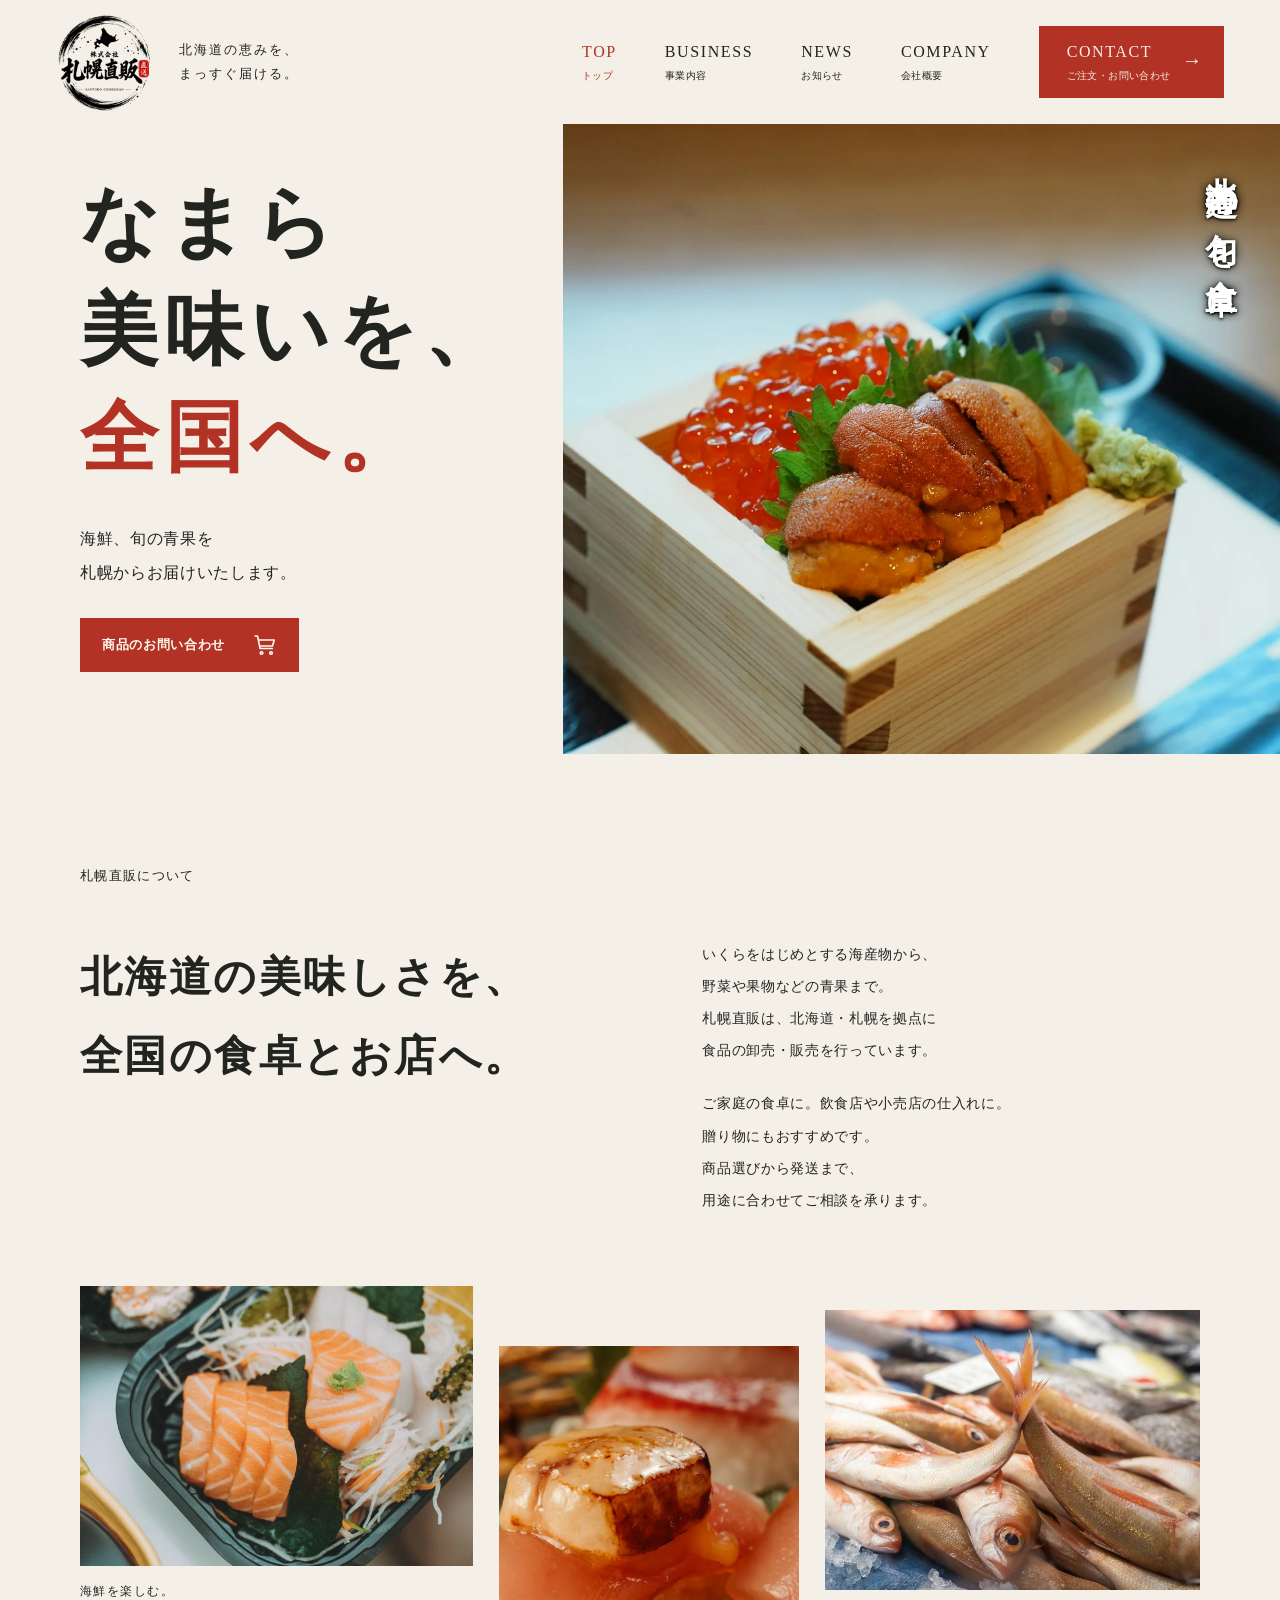
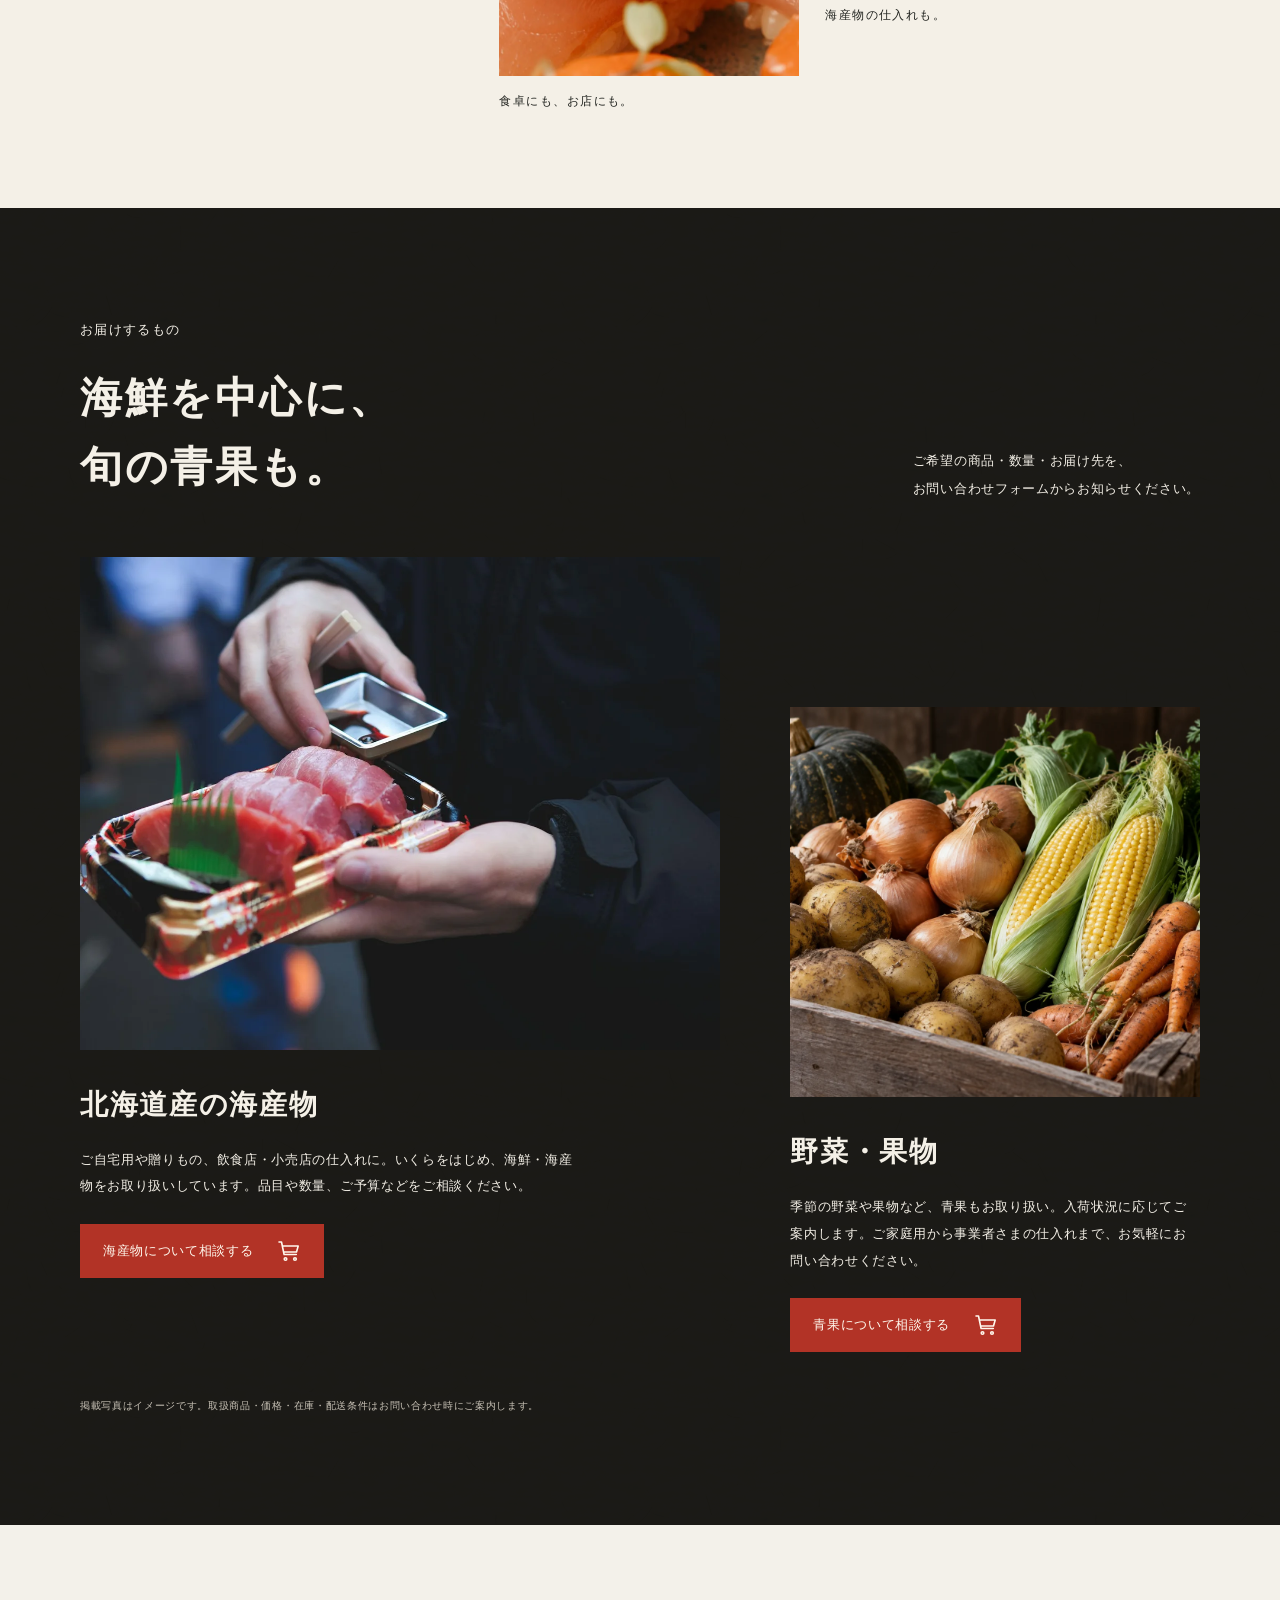
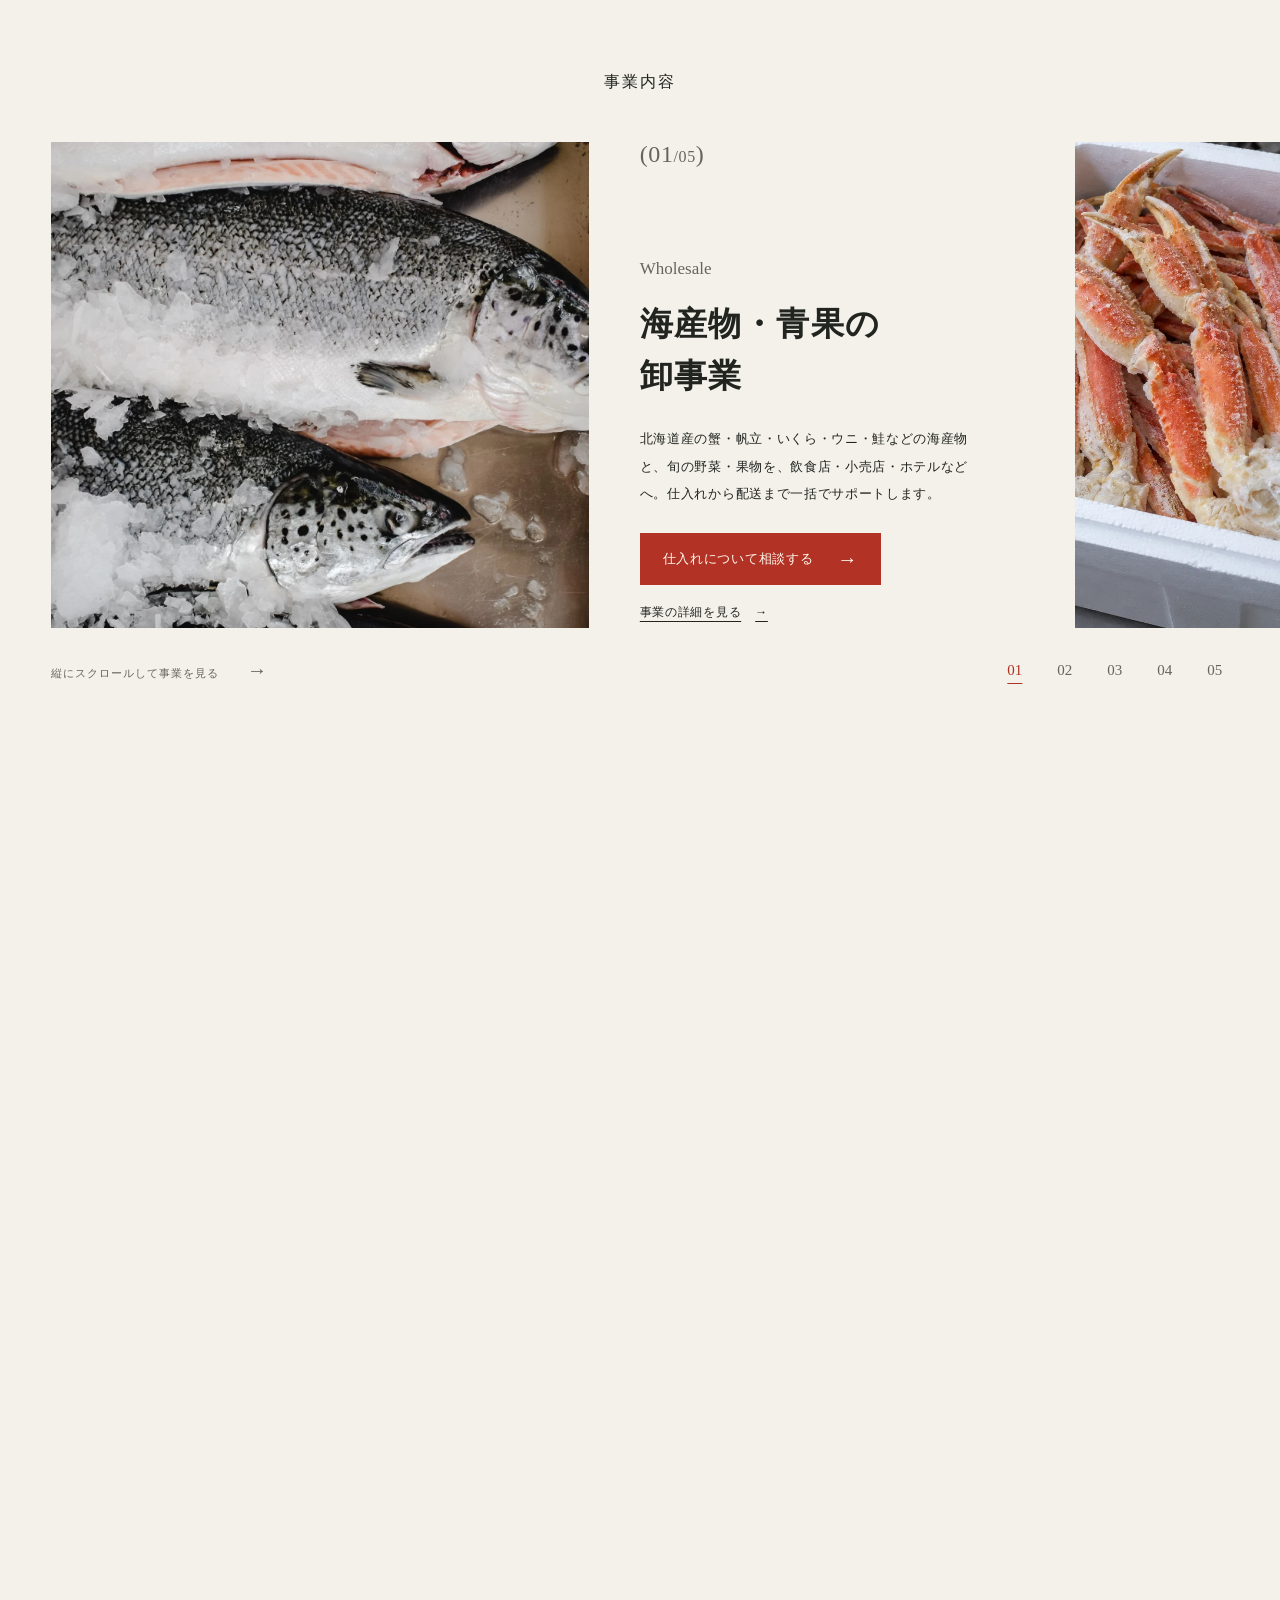
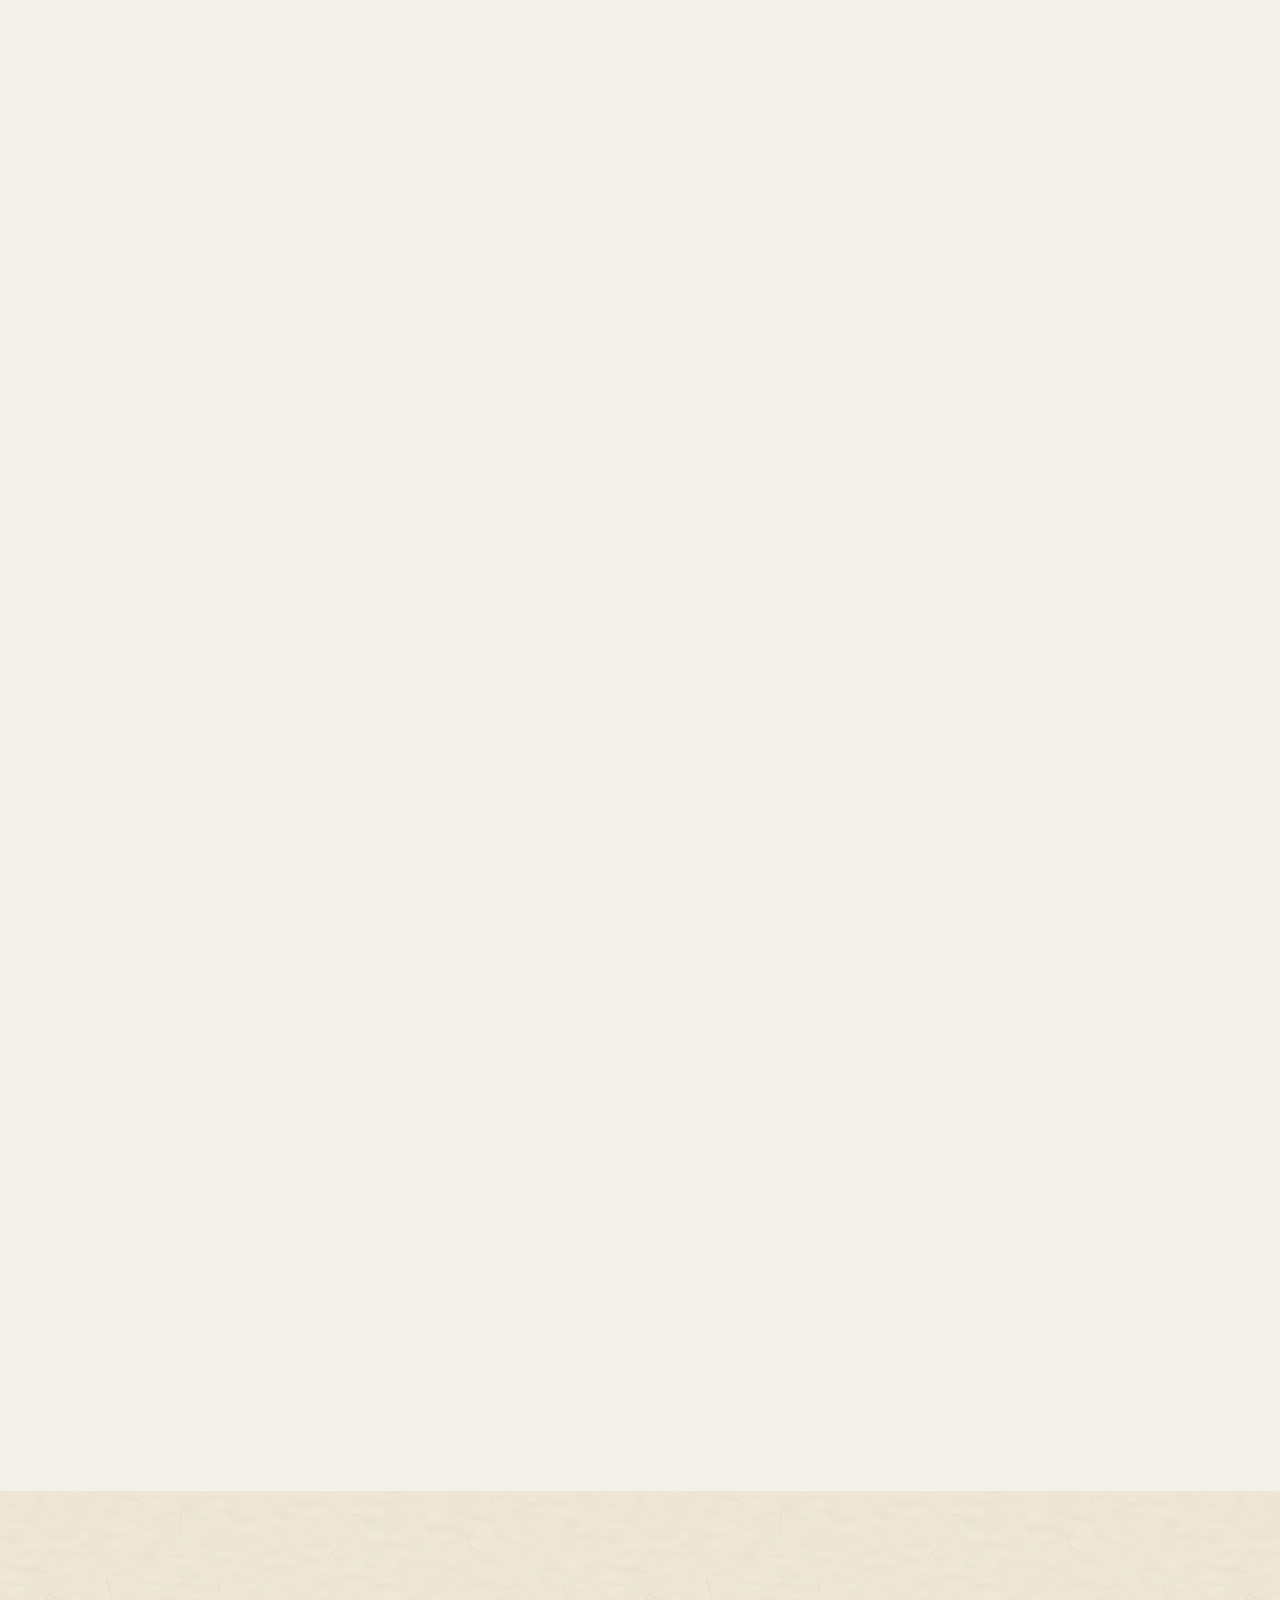
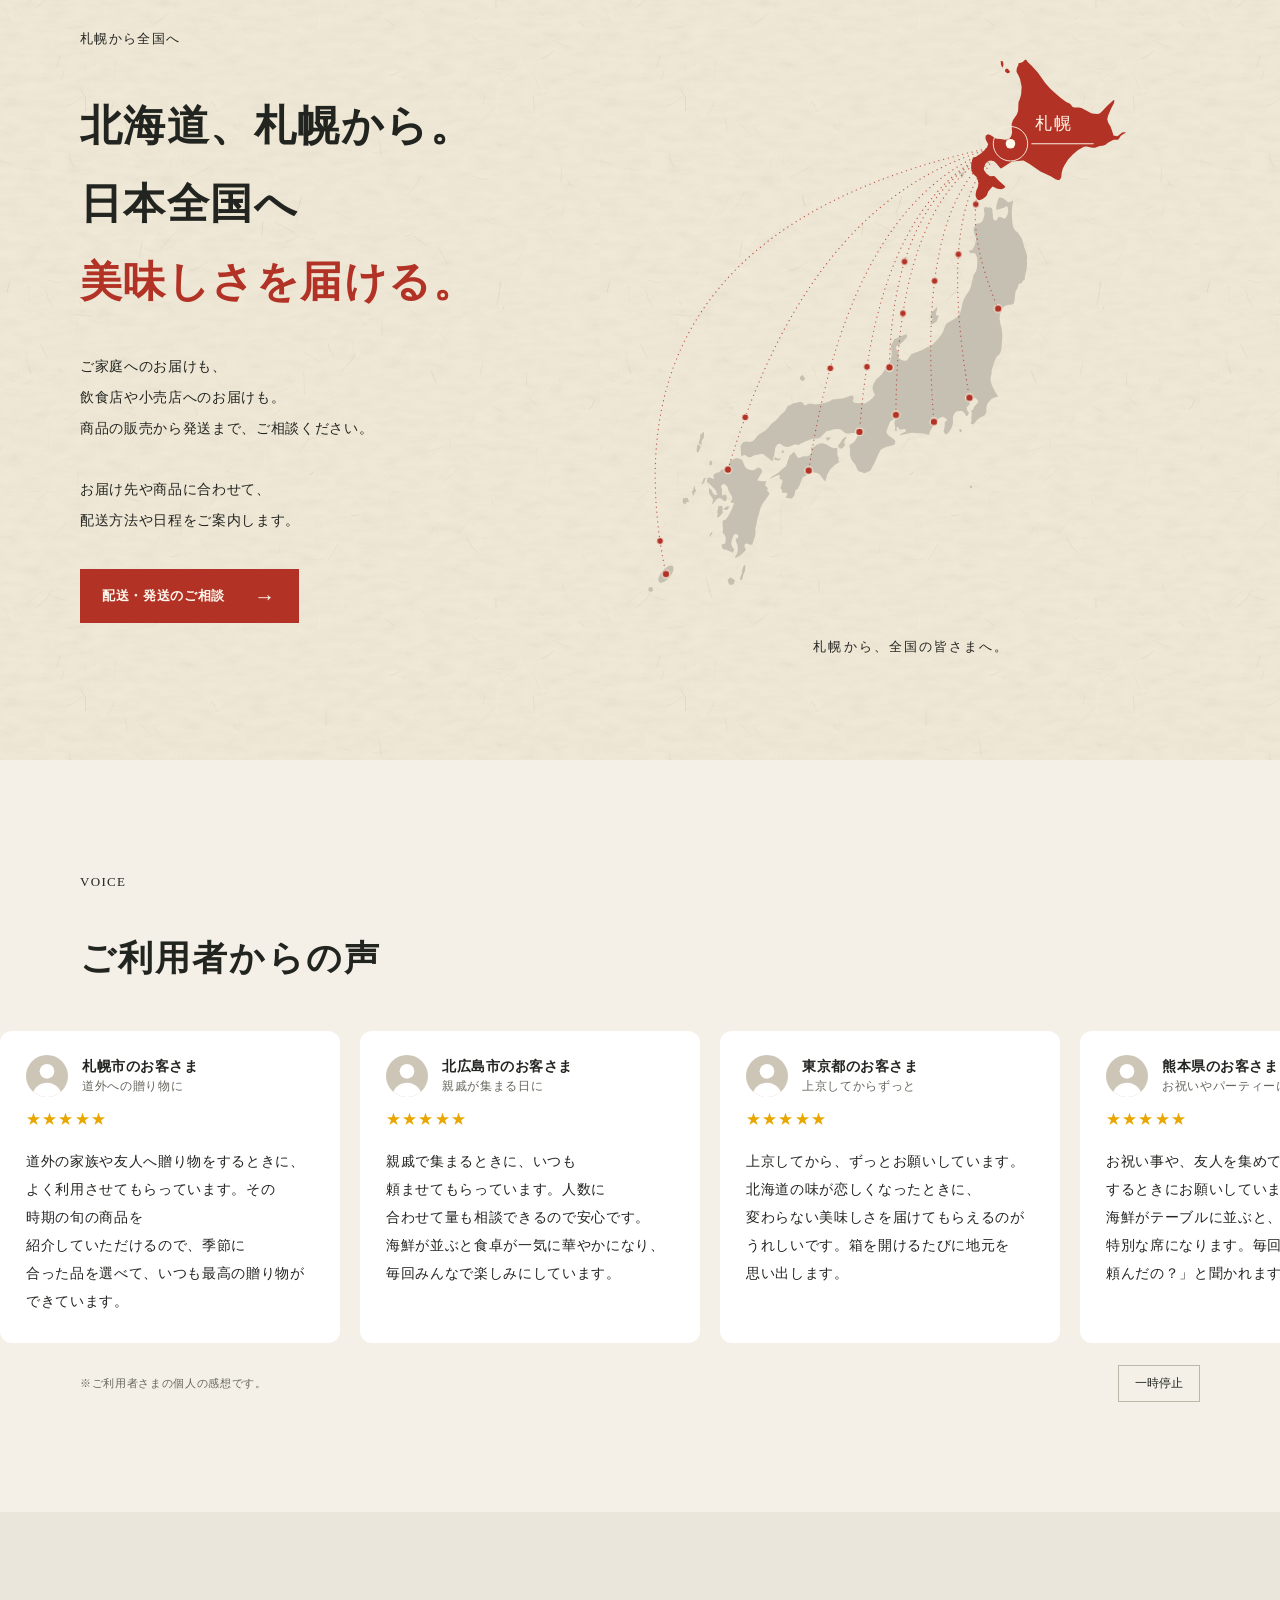
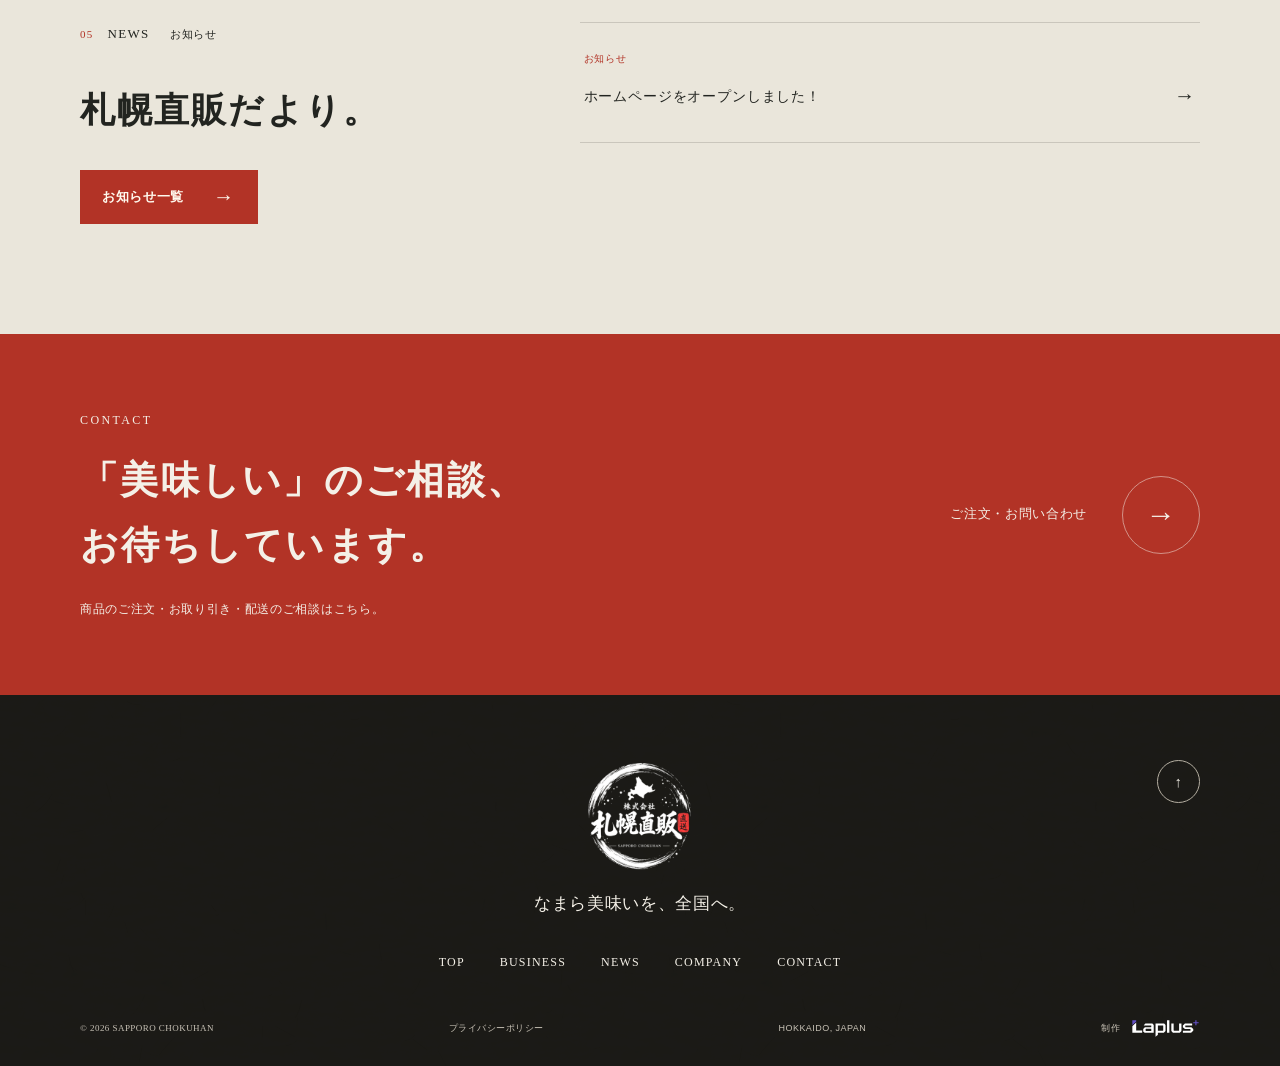
==== commit bfc18d26: "CSS・JSに版番号を付けて古いキャッシュで崩れないようにする" ====
--- a/index.html
+++ b/index.html
@@ -1,4 +1,4 @@
-<!doctype html><html lang="ja"><head><meta charset="utf-8"><meta name="viewport" content="width=device-width, initial-scale=1"><meta name="robots" content="noindex,nofollow"><meta name="theme-color" content="#f4f0e7"><title>なまら美味いを、全国へ。 | 株式会社 札幌直販</title><link rel="icon" type="image/svg+xml" href="assets/logo.svg"><link rel="stylesheet" href="assets/site.css"></head><body><a class="skip-link" href="#main">本文へスキップ</a>
+<!doctype html><html lang="ja"><head><meta charset="utf-8"><meta name="viewport" content="width=device-width, initial-scale=1"><meta name="robots" content="noindex,nofollow"><meta name="theme-color" content="#f4f0e7"><title>なまら美味いを、全国へ。 | 株式会社 札幌直販</title><link rel="icon" type="image/svg+xml" href="assets/logo.svg"><link rel="stylesheet" href="assets/site.css?v=16d2cd9c"></head><body><a class="skip-link" href="#main">本文へスキップ</a>
 <header class="site-header">
   <a class="brand" href="index.html" aria-label="札幌直販 TOP"><img src="assets/logo.webp" alt="株式会社 札幌直販" width="98" height="98"><span>北海道の恵みを、<br>まっすぐ届ける。</span></a>
   <button class="menu-toggle" type="button" aria-expanded="false" aria-controls="site-nav"><span class="menu-word">MENU</span><span class="menu-lines" aria-hidden="true"></span></button>
@@ -104,4 +104,4 @@
 
 </main>
 <footer class="site-footer"><div class="wrap footer-main"><a class="footer-brand" href="index.html"><img src="assets/logo-light.webp" alt="株式会社 札幌直販" width="115" height="115"><span>なまら美味いを、全国へ。</span></a><div class="footer-links"><a href="index.html">TOP</a><a href="business.html">BUSINESS</a><a href="news.html">NEWS</a><a href="company.html">COMPANY</a><a href="contact.html">CONTACT</a></div><a class="back-top" href="#" aria-label="ページの先頭へ">↑</a></div><div class="wrap footer-bottom"><small>© 2026 SAPPORO CHOKUHAN</small><a href="privacy.html">プライバシーポリシー</a><span>HOKKAIDO, JAPAN</span><a class="footer-credit" href="https://laplusgroup.com/" target="_blank" rel="noopener">制作<img src="assets/laplus-light.svg" alt="Laplus（新しいタブで開く）" width="69" height="20" loading="lazy"></a></div></footer>
-<script defer src="assets/site.js"></script></body></html>+<script defer src="assets/site.js?v=7846290d"></script></body></html>
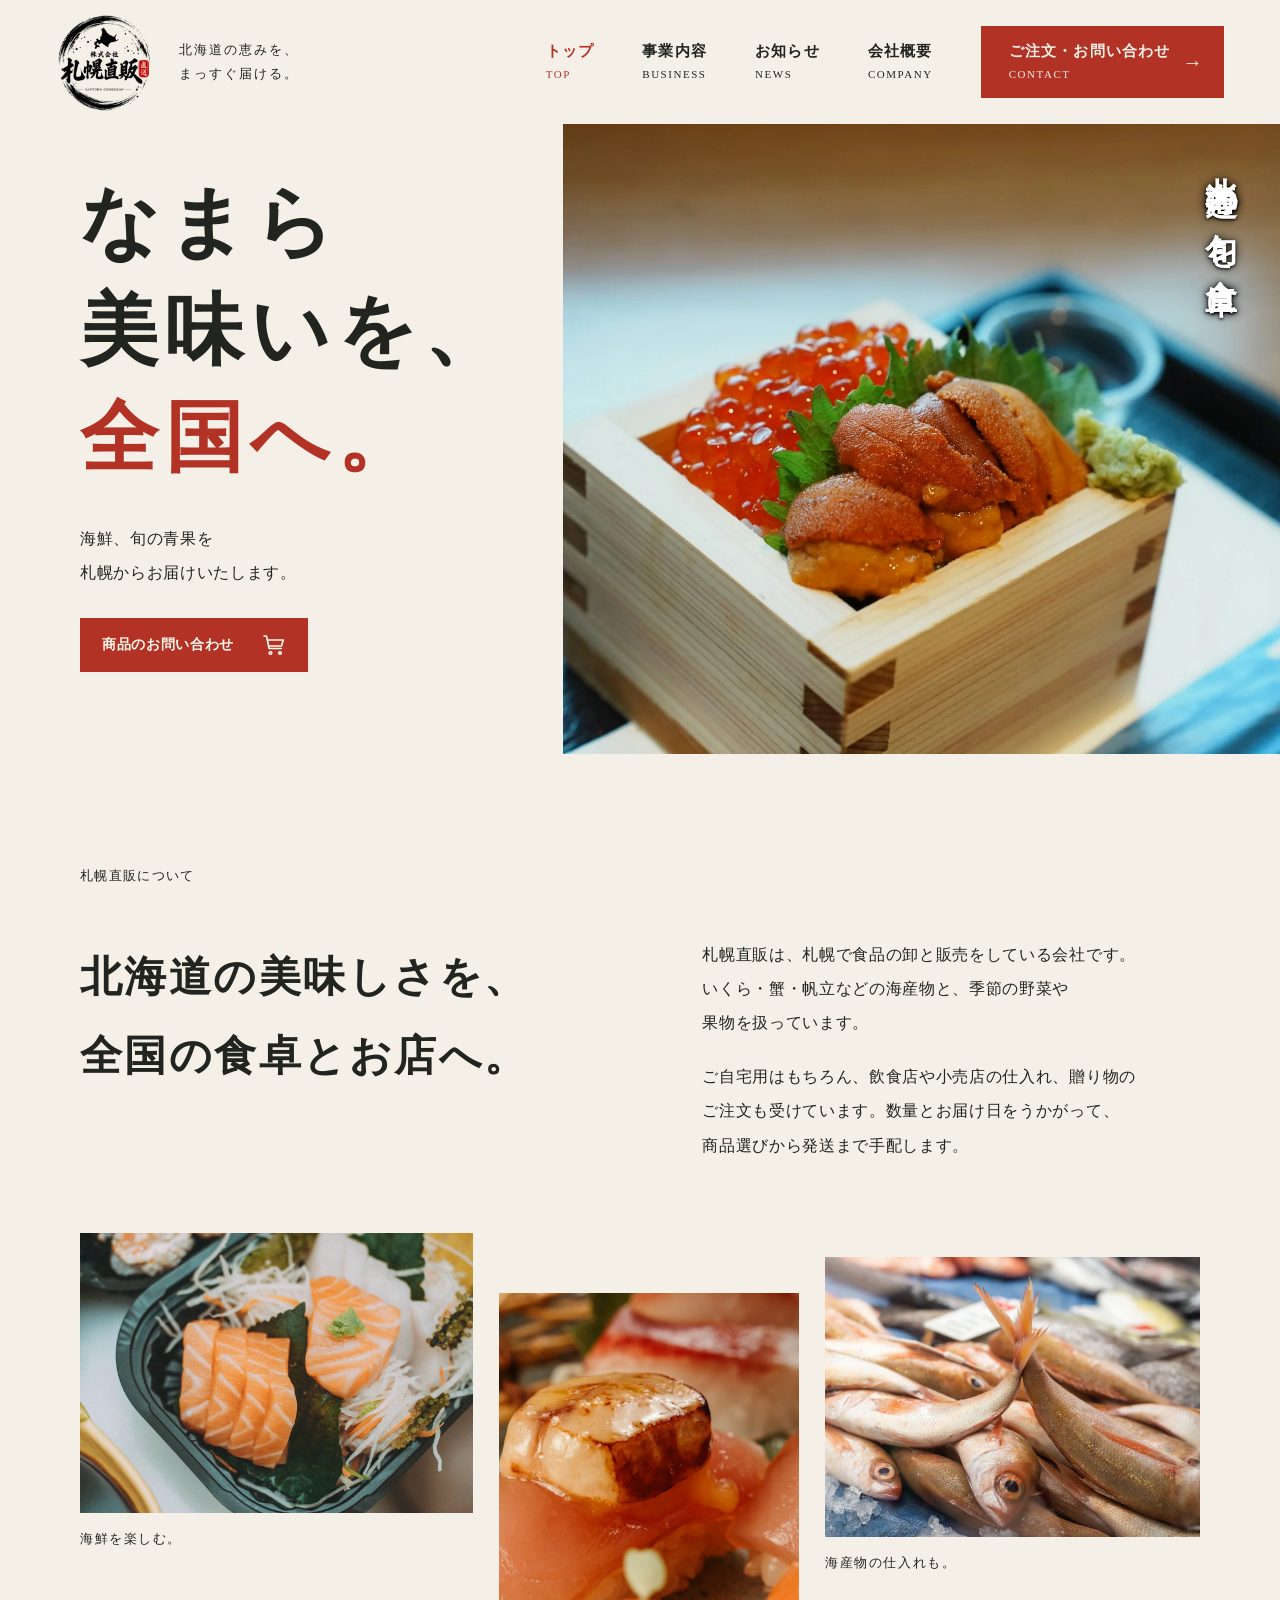
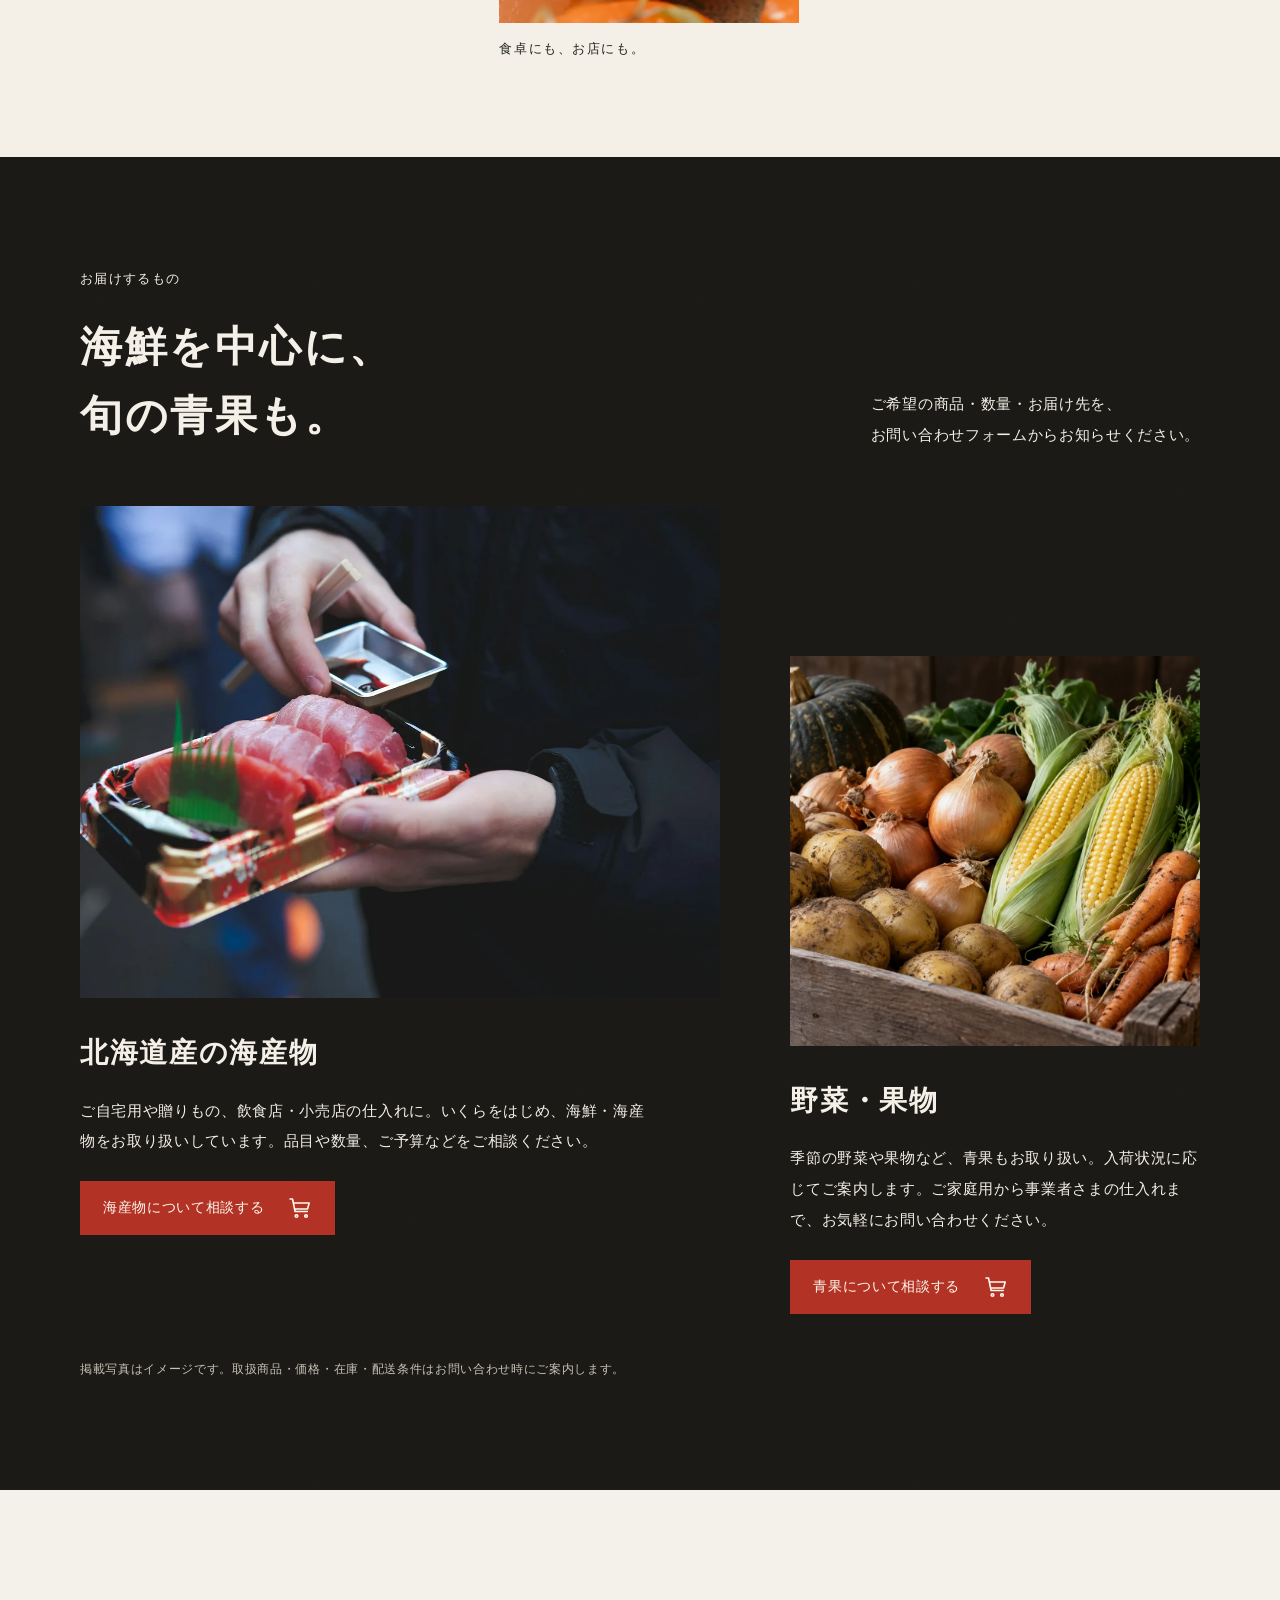
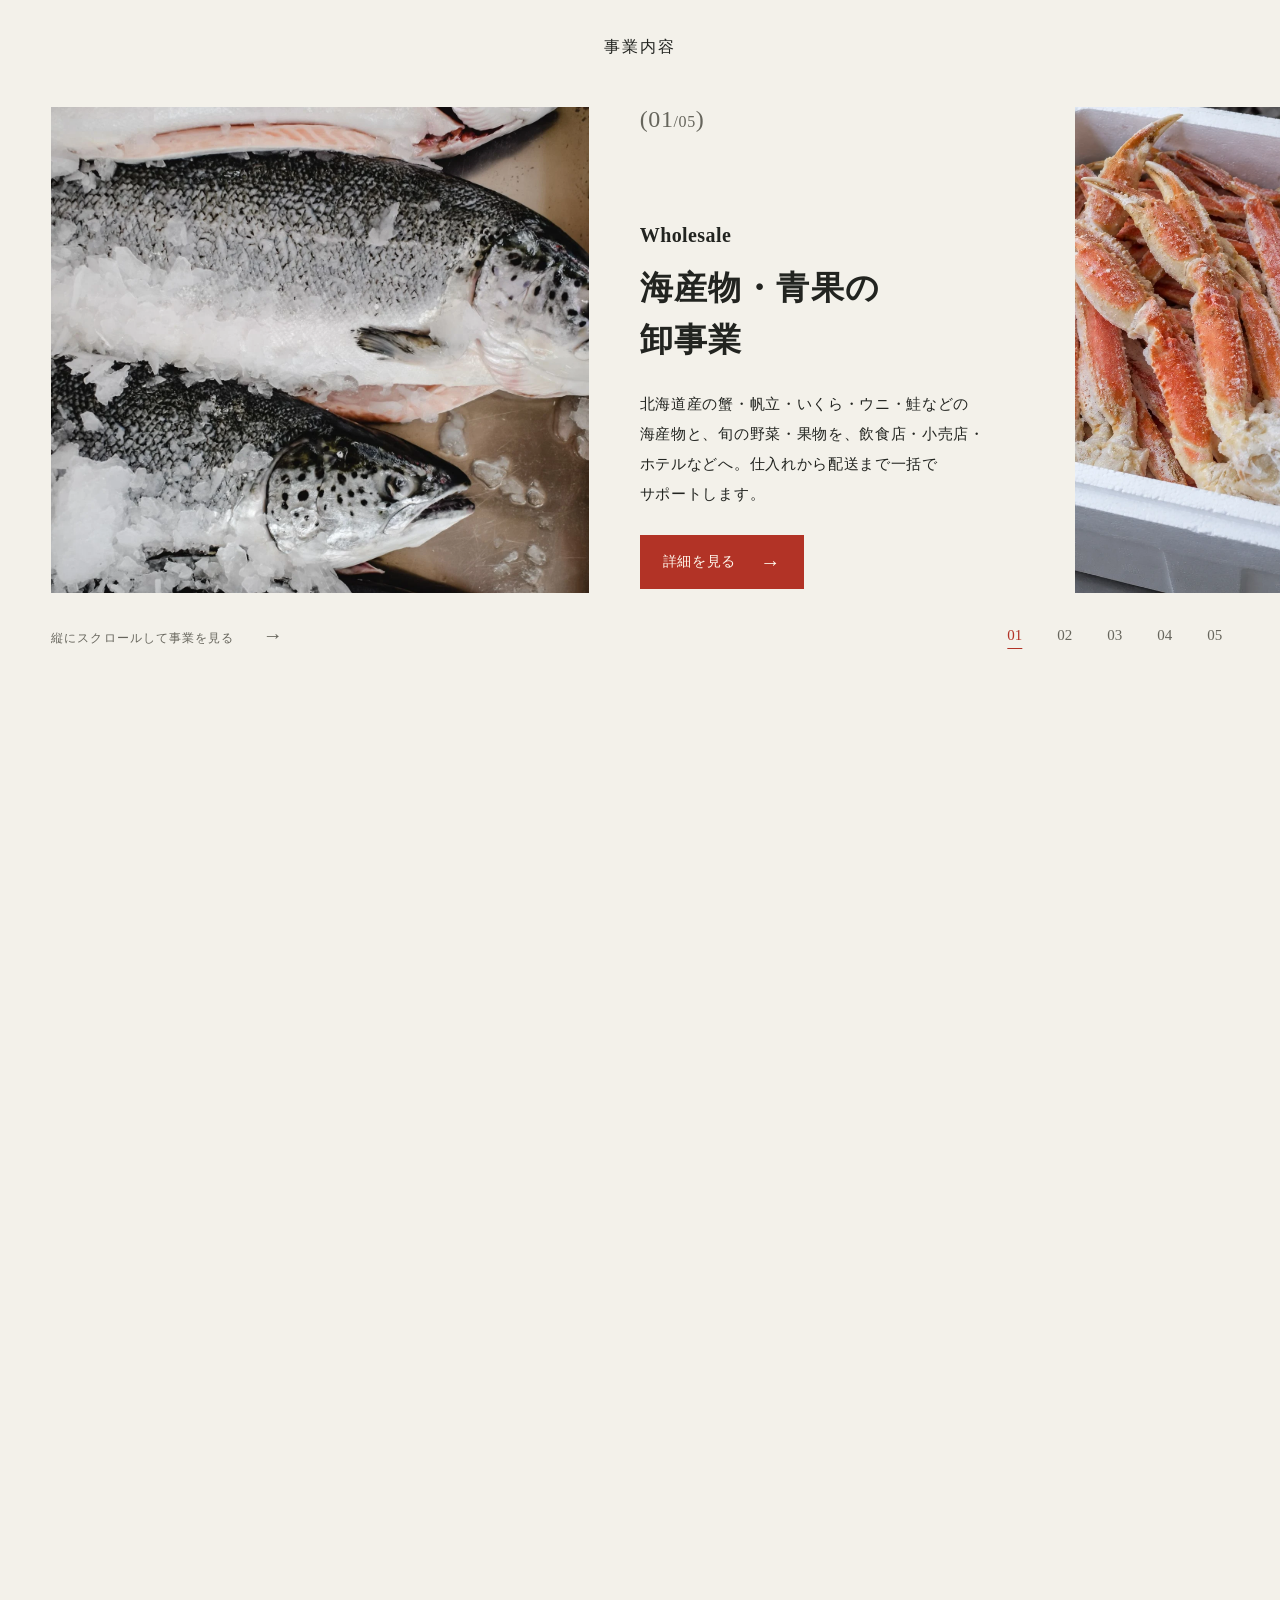
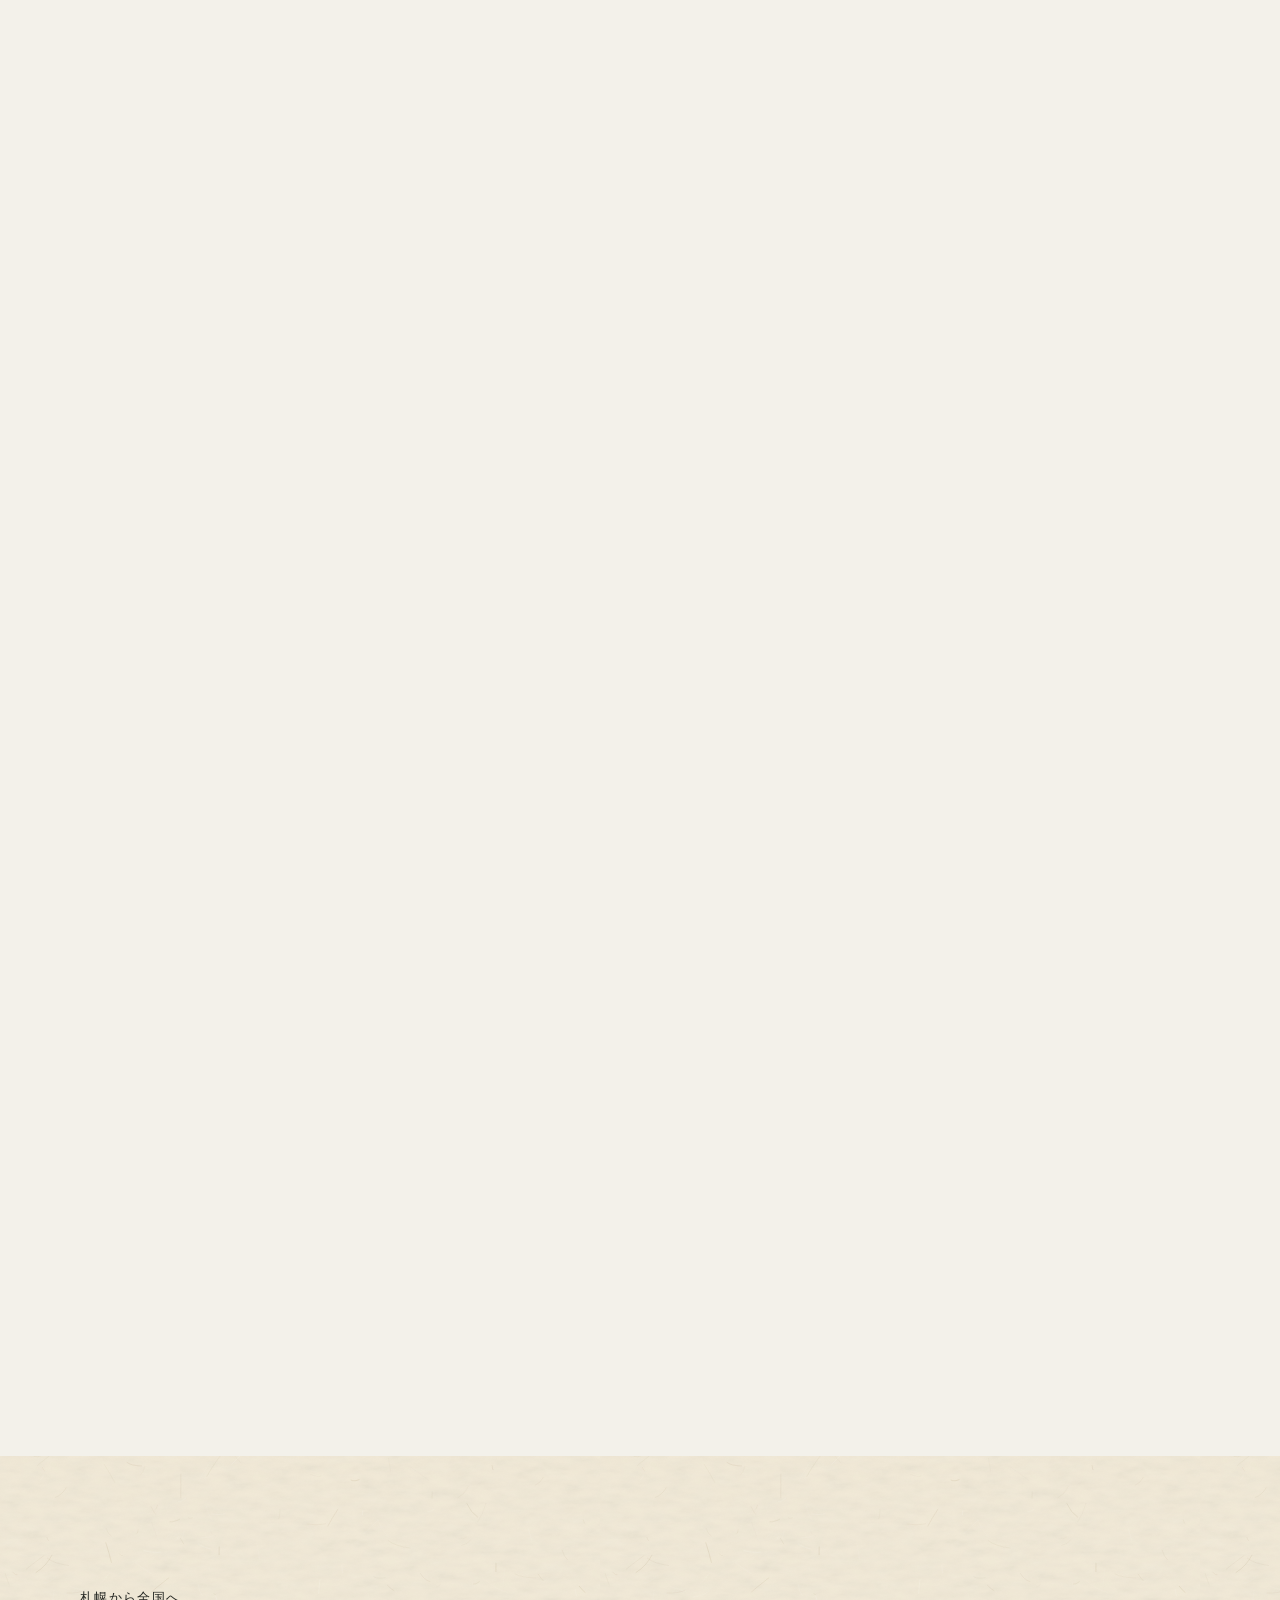
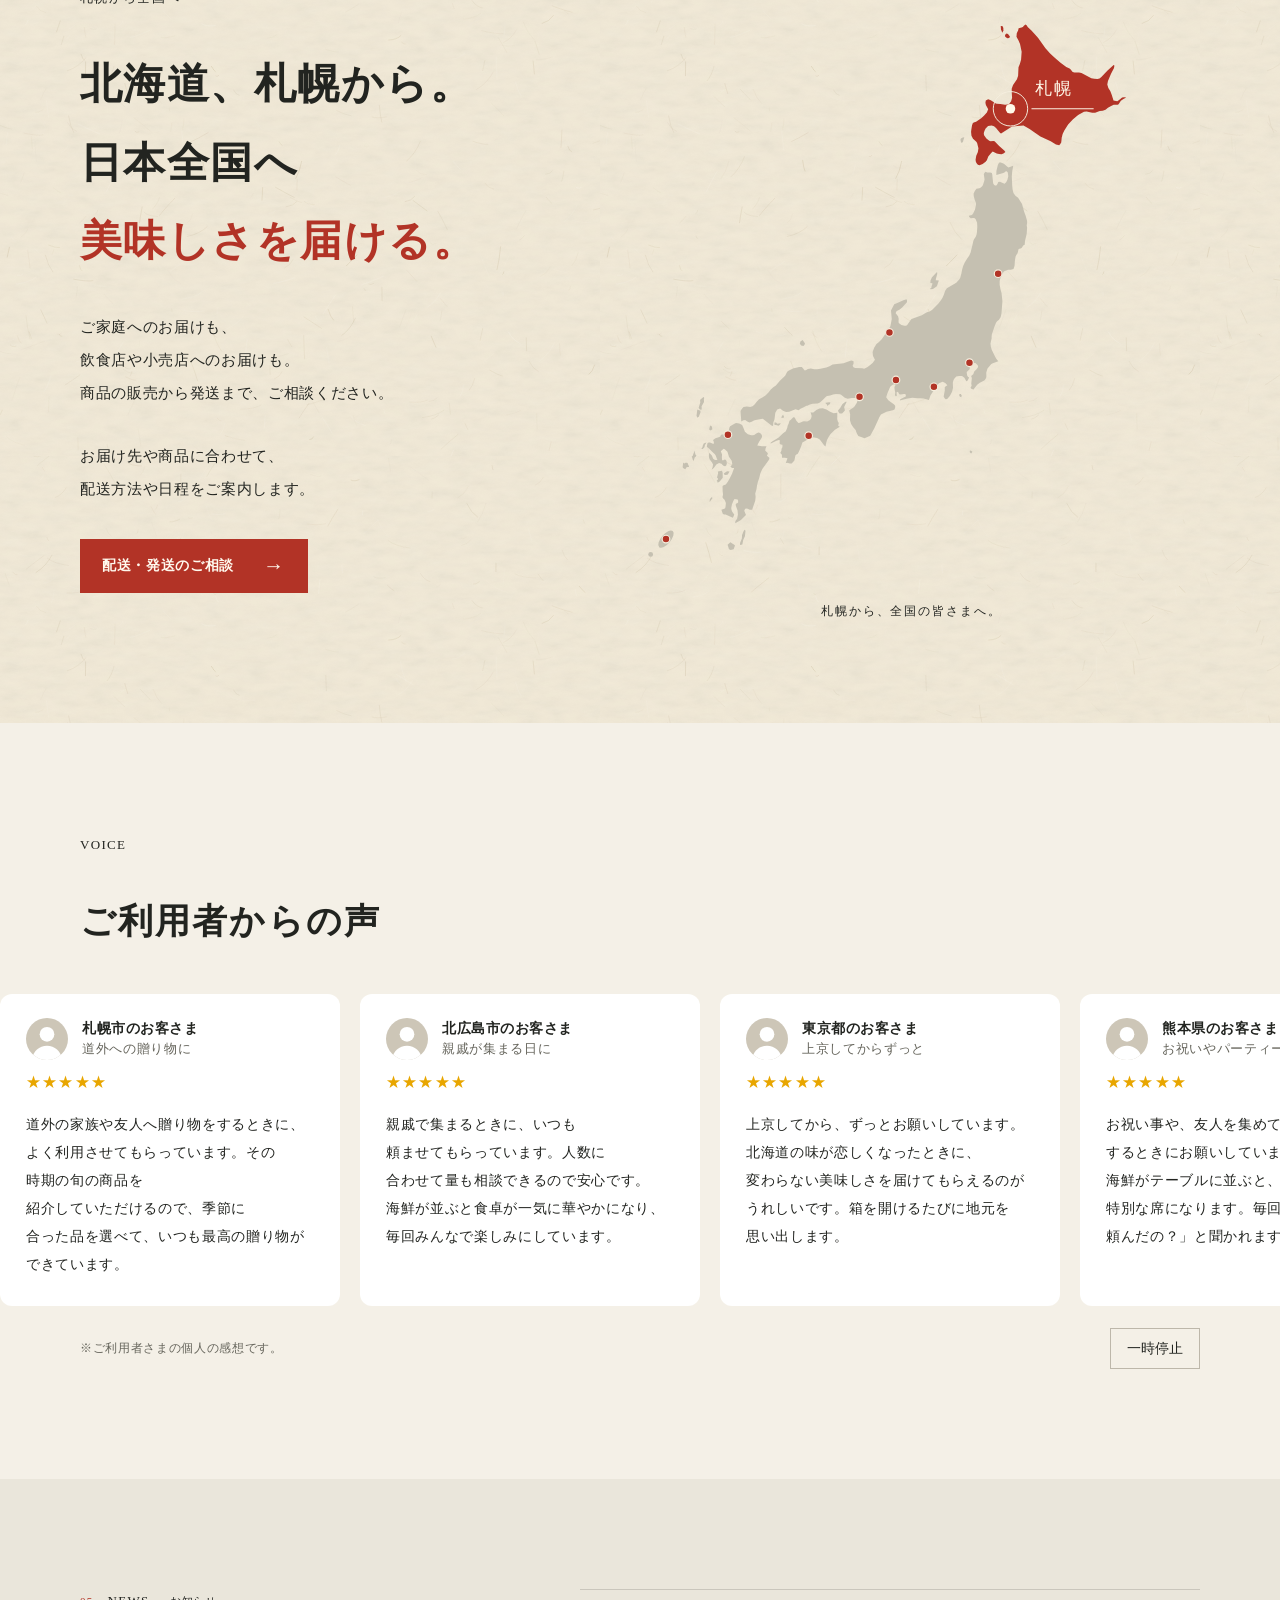
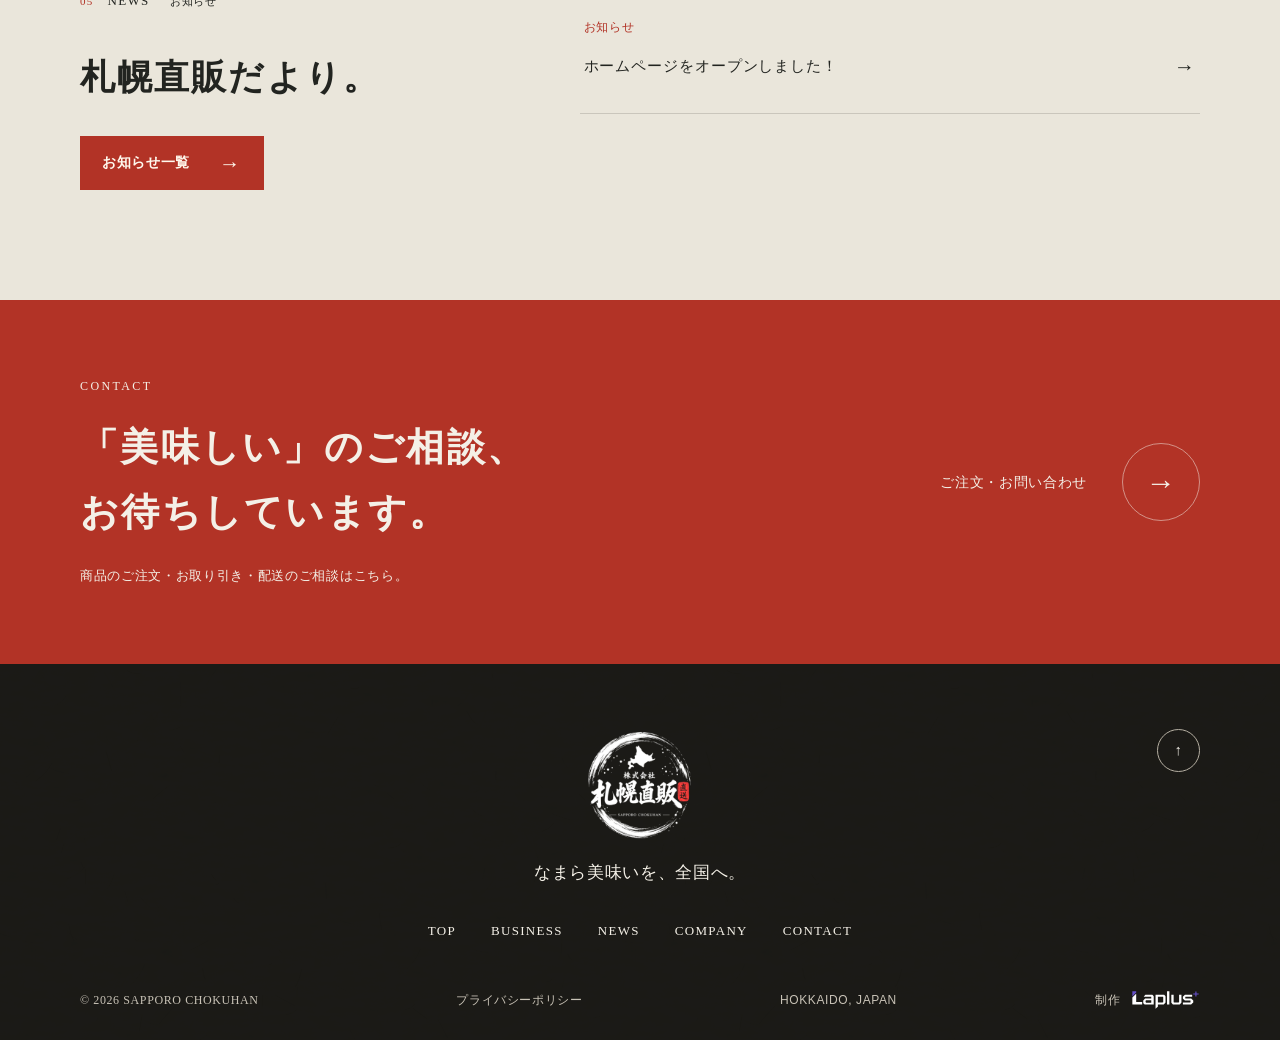
==== commit 42948fe8: "ヘッダーメニューを日本語大・英語小に（1.5.3）" ====
--- a/index.html
+++ b/index.html
@@ -1,11 +1,11 @@
-<!doctype html><html lang="ja"><head><meta charset="utf-8"><meta name="viewport" content="width=device-width, initial-scale=1"><meta name="robots" content="noindex,nofollow"><meta name="theme-color" content="#f4f0e7"><title>なまら美味いを、全国へ。 | 株式会社 札幌直販</title><link rel="icon" type="image/svg+xml" href="assets/logo.svg"><link rel="stylesheet" href="assets/site.css?v=16d2cd9c"></head><body><a class="skip-link" href="#main">本文へスキップ</a>
+<!doctype html><html lang="ja"><head><meta charset="utf-8"><meta name="viewport" content="width=device-width, initial-scale=1"><meta name="robots" content="noindex,nofollow"><meta name="theme-color" content="#f4f0e7"><title>なまら美味いを、全国へ。 | 株式会社 札幌直販</title><link rel="icon" type="image/svg+xml" href="assets/logo.svg"><link rel="stylesheet" href="assets/site.css?v=f4e7b446"></head><body><a class="skip-link" href="#main">本文へスキップ</a>
 <header class="site-header">
   <a class="brand" href="index.html" aria-label="札幌直販 TOP"><img src="assets/logo.webp" alt="株式会社 札幌直販" width="98" height="98"><span>北海道の恵みを、<br>まっすぐ届ける。</span></a>
   <button class="menu-toggle" type="button" aria-expanded="false" aria-controls="site-nav"><span class="menu-word">MENU</span><span class="menu-lines" aria-hidden="true"></span></button>
   <nav class="site-nav" id="site-nav" aria-label="メインナビゲーション">
-    <a href="index.html" aria-current="page">TOP<span>トップ</span></a>
+    <a href="index.html" aria-current="page">トップ<span lang="en">TOP</span></a>
     <div class="nav-item has-sub">
-      <a href="business.html" >BUSINESS<span>事業内容</span></a>
+      <a href="business.html" >事業内容<span lang="en">BUSINESS</span></a>
       <ul class="nav-sub" aria-label="事業内容">
         <li><a href="business-wholesale.html"><span class="biz-num">01</span>海産物・青果の卸事業</a></li>
         <li><a href="business-online-sales.html"><span class="biz-num">02</span>EC・インターネット販売</a></li>
@@ -14,9 +14,9 @@
         <li><a href="business-delivery.html"><span class="biz-num">05</span>軽貨物運送事業</a></li>
       </ul>
     </div>
-    <a href="news.html" >NEWS<span>お知らせ</span></a>
-    <a href="company.html" >COMPANY<span>会社概要</span></a>
-    <a class="nav-contact" href="contact.html" >CONTACT<span>ご注文・お問い合わせ</span><b aria-hidden="true">→</b></a>
+    <a href="news.html" >お知らせ<span lang="en">NEWS</span></a>
+    <a href="company.html" >会社概要<span lang="en">COMPANY</span></a>
+    <a class="nav-contact" href="contact.html" >ご注文・お問い合わせ<span lang="en">CONTACT</span><b aria-hidden="true">→</b></a>
   </nav>
 </header>
 <div class="opening" aria-hidden="true"><img src="assets/logo.webp" alt="" width="200" height="200"><p>なまら美味いを、全国へ。</p></div>
@@ -39,7 +39,7 @@
     <p class="section-label">札幌直販について</p>
     <div class="about-layout">
       <h2>北海道の美味しさを、<br>全国の食卓とお店へ。</h2>
-      <div class="about-body"><p>いくらをはじめとする海産物から、<br>野菜や果物などの青果まで。<br>札幌直販は、北海道・札幌を拠点に<br>食品の卸売・販売を行っています。</p><p>ご家庭の食卓に。飲食店や小売店の仕入れに。<br>贈り物にもおすすめです。<br>商品選びから発送まで、<br>用途に合わせてご相談を承ります。</p></div>
+      <div class="about-body"><p>札幌直販は、札幌で食品の卸と販売をしている会社です。いくら・蟹・帆立などの海産物と、季節の野菜や果物を扱っています。</p><p>ご自宅用はもちろん、飲食店や小売店の仕入れ、贈り物のご注文も受けています。数量とお届け日をうかがって、商品選びから発送まで手配します。</p></div>
     </div>
     <div class="seafood-gallery" aria-label="海鮮のイメージ写真"><figure><img src="assets/salmon.webp" alt="刺身にしたサーモン" width="1400" height="933" loading="lazy"><figcaption>海鮮を楽しむ。</figcaption></figure><figure><img src="assets/scallop.webp" alt="帆立や魚を使った寿司" width="1400" height="933" loading="lazy"><figcaption>食卓にも、お店にも。</figcaption></figure><figure><img src="assets/fish-market.webp" alt="氷の上に並ぶ鮮魚" width="1400" height="1129" loading="lazy"><figcaption>海産物の仕入れも。</figcaption></figure></div>
   </section>
@@ -57,11 +57,11 @@
       <div class="business-heading"><h2 id="business-title">事業内容</h2></div>
       <div class="business-window" tabindex="0" role="region" aria-label="札幌直販の5つの事業。左右にスクロールしてご覧ください">
         <div class="business-track">
-          <article class="business-panel" id="business-1" aria-labelledby="business-name-1"><img class="business-photo" src="assets/salmon-market.webp" alt="氷の上に並ぶ鮭のイメージ" width="1400" height="2100" loading="lazy"><div class="business-copy"><span class="business-count">(01<small>/05</small>)</span><div><p class="business-en">Wholesale</p><h3 id="business-name-1">海産物・青果の<br>卸事業</h3><p class="business-description">北海道産の蟹・帆立・いくら・ウニ・鮭などの海産物と、旬の野菜・果物を、飲食店・小売店・ホテルなどへ。仕入れから配送まで一括でサポートします。</p><a class="plain-link" href="contact.html?type=wholesale">仕入れについて相談する<span aria-hidden="true">→</span></a><a class="business-more" href="business-wholesale.html">事業の詳細を見る<span aria-hidden="true">→</span></a></div></div></article>
-          <article class="business-panel" id="business-2" aria-labelledby="business-name-2"><img class="business-photo" src="assets/frozen-seafood.webp" alt="冷凍のカニ脚とホタテの貝柱のイメージ" width="1400" height="933" loading="lazy"><div class="business-copy"><span class="business-count">(02<small>/05</small>)</span><div><p class="business-en">Online sales</p><h3 id="business-name-2">EC・<br>インターネット販売</h3><p class="business-description">EC販売の立ち上げから、売上拡大・発送業務まで。商品ページの制作や販売戦略、受注管理、冷蔵・冷凍の発送まで、EC販売に関わる業務をまとめてサポートします。</p><a class="plain-link" href="contact.html?type=ec">EC販売について相談する<span aria-hidden="true">→</span></a><a class="business-more" href="business-online-sales.html">事業の詳細を見る<span aria-hidden="true">→</span></a></div></div></article>
-          <article class="business-panel" id="business-3" aria-labelledby="business-name-3"><img class="business-photo" src="assets/packing-frozen-seafood-v2.webp" alt="発泡スチロール箱に袋入りの冷凍カニやホタテ、鮭を詰める作業のイメージ" width="1400" height="933" loading="lazy"><div class="business-copy"><span class="business-count">(03<small>/05</small>)</span><div><p class="business-en">Fulfillment</p><h3 id="business-name-3">発送代行事業</h3><p class="business-description">商品の保管・在庫管理から、ピッキング・梱包、発送まで。常温・冷蔵・冷凍の商品に対応し、発送業務をまとめてお引き受けします。</p><a class="plain-link" href="contact.html?type=fulfillment">発送代行について相談する<span aria-hidden="true">→</span></a><a class="business-more" href="business-fulfillment.html">事業の詳細を見る<span aria-hidden="true">→</span></a></div></div></article>
-          <article class="business-panel" id="business-4" aria-labelledby="business-name-4"><img class="business-photo" src="assets/event-kaisen-bento.webp" alt="ショーケースに並ぶ海鮮弁当" width="768" height="1024" loading="lazy"><div class="business-copy"><span class="business-count">(04<small>/05</small>)</span><div><p class="business-en">Events & local products</p><h3 id="business-name-4">イベント・<br>物産展事業</h3><p class="business-description">全国の百貨店・商業施設・地域イベントで、北海道産品を販売。商品の準備から接客・販売、撤収まで、催事の運営をまとめてお引き受けします。</p><a class="plain-link" href="contact.html?type=event">催事について相談する<span aria-hidden="true">→</span></a><a class="business-more" href="business-events.html">事業の詳細を見る<span aria-hidden="true">→</span></a></div></div></article>
-          <article class="business-panel" id="business-5" aria-labelledby="business-name-5"><img class="business-photo" src="assets/delivery.webp" alt="白い配送車に荷物を積み込んだイメージ" width="1400" height="933" loading="lazy"><div class="business-copy"><span class="business-count">(05<small>/05</small>)</span><div><p class="business-en">Delivery</p><h3 id="business-name-5">軽貨物運送事業</h3><p class="business-description">札幌を拠点に、定期配送・スポット配送・企業専属のルート配送をお引き受け。食品や冷蔵・冷凍品の配送もご相談いただけます。</p><a class="plain-link" href="contact.html?type=delivery">配送について相談する<span aria-hidden="true">→</span></a><a class="business-more" href="business-delivery.html">事業の詳細を見る<span aria-hidden="true">→</span></a></div></div></article>
+          <article class="business-panel" id="business-1" aria-labelledby="business-name-1"><img class="business-photo" src="assets/salmon-market.webp" alt="氷の上に並ぶ鮭のイメージ" width="1400" height="2100" loading="lazy"><div class="business-copy"><span class="business-count">(01<small>/05</small>)</span><div><p class="business-en">Wholesale</p><h3 id="business-name-1">海産物・青果の<br>卸事業</h3><p class="business-description">北海道産の蟹・帆立・いくら・ウニ・鮭などの海産物と、旬の野菜・果物を、飲食店・小売店・ホテルなどへ。仕入れから配送まで一括でサポートします。</p><a class="plain-link" href="business-wholesale.html">詳細を見る<span aria-hidden="true">→</span></a></div></div></article>
+          <article class="business-panel" id="business-2" aria-labelledby="business-name-2"><img class="business-photo" src="assets/frozen-seafood.webp" alt="冷凍のカニ脚とホタテの貝柱のイメージ" width="1400" height="933" loading="lazy"><div class="business-copy"><span class="business-count">(02<small>/05</small>)</span><div><p class="business-en">Online sales</p><h3 id="business-name-2">EC・<br>インターネット販売</h3><p class="business-description">EC販売の立ち上げから、売上拡大・発送業務まで。商品ページの制作や販売戦略、受注管理、冷蔵・冷凍の発送まで、EC販売に関わる業務をまとめてサポートします。</p><a class="plain-link" href="business-online-sales.html">詳細を見る<span aria-hidden="true">→</span></a></div></div></article>
+          <article class="business-panel" id="business-3" aria-labelledby="business-name-3"><img class="business-photo" src="assets/packing-frozen-seafood-v2.webp" alt="発泡スチロール箱に袋入りの冷凍カニやホタテ、鮭を詰める作業のイメージ" width="1400" height="933" loading="lazy"><div class="business-copy"><span class="business-count">(03<small>/05</small>)</span><div><p class="business-en">Fulfillment</p><h3 id="business-name-3">発送代行事業</h3><p class="business-description">商品の保管・在庫管理から、ピッキング・梱包、発送まで。常温・冷蔵・冷凍の商品に対応し、発送業務をまとめてお引き受けします。</p><a class="plain-link" href="business-fulfillment.html">詳細を見る<span aria-hidden="true">→</span></a></div></div></article>
+          <article class="business-panel" id="business-4" aria-labelledby="business-name-4"><img class="business-photo" src="assets/event-kaisen-bento.webp" alt="ショーケースに並ぶ海鮮弁当" width="768" height="1024" loading="lazy"><div class="business-copy"><span class="business-count">(04<small>/05</small>)</span><div><p class="business-en">Events & local products</p><h3 id="business-name-4">イベント・<br>物産展事業</h3><p class="business-description">全国の百貨店・商業施設・地域イベントで、北海道産品を販売。商品の準備から接客・販売、撤収まで、催事の運営をまとめてお引き受けします。</p><a class="plain-link" href="business-events.html">詳細を見る<span aria-hidden="true">→</span></a></div></div></article>
+          <article class="business-panel" id="business-5" aria-labelledby="business-name-5"><img class="business-photo" src="assets/delivery.webp" alt="白い配送車に荷物を積み込んだイメージ" width="1400" height="933" loading="lazy"><div class="business-copy"><span class="business-count">(05<small>/05</small>)</span><div><p class="business-en">Delivery</p><h3 id="business-name-5">軽貨物運送事業</h3><p class="business-description">札幌を拠点に、定期配送・スポット配送・企業専属のルート配送をお引き受け。食品や冷蔵・冷凍品の配送もご相談いただけます。</p><a class="plain-link" href="business-delivery.html">詳細を見る<span aria-hidden="true">→</span></a></div></div></article>
         </div>
       </div>
       <div class="business-bottom"><p class="business-hint">スクロールして事業を見る <span aria-hidden="true">→</span></p><div class="business-pagination" aria-label="事業を選択"><button type="button" data-business="0" aria-label="海産物・青果の卸事業" aria-current="true">01</button><button type="button" data-business="1" aria-label="EC・インターネット販売">02</button><button type="button" data-business="2" aria-label="発送代行事業">03</button><button type="button" data-business="3" aria-label="イベント・物産展事業">04</button><button type="button" data-business="4" aria-label="軽貨物運送事業">05</button></div></div>
--- a/assets/site.css
+++ b/assets/site.css
@@ -253,8 +253,6 @@
 }
 
 /* Business pages */
-.business-more{display:flex;width:fit-content;align-items:center;gap:14px;margin-top:16px;font-size:12px;text-decoration:underline;text-underline-offset:5px}
-.business-more:hover{color:var(--red)}
 .company-businesses a{text-decoration:underline;text-underline-offset:4px}
 .company-businesses a:hover{color:var(--red)}
 .biz-num{font-family:Georgia,var(--serif);font-size:12px;letter-spacing:.12em;color:var(--red)}
@@ -453,3 +451,36 @@
  .nav-sub{padding:0 0 12px 2px}
  .nav-sub a{padding:9px 0;font-size:14px}
 }
+
+/* Readable minimum type sizes (1.5.2). */
+.business-en{font-family:var(--serif);font-weight:700;font-size:20px;line-height:1.4;color:var(--ink);letter-spacing:.02em}
+.about-body{font-size:16px;line-height:2.15}
+.about-body p,.business-description{word-break:auto-phrase;text-wrap:pretty}
+.about-body p+p{margin-top:1.2em}
+.business-description,.food-text p,.section-heading>p,.delivery-copy p:not(.section-label),.business-intro>p:last-child,.business-detail,.news-row h3,.company dl,.company dd,.page-heading>p:last-child,.contact-guide p,.privacy-content,.biz-row-copy>p:not(.eyebrow),.bz-reason-list p,.bz-plan-target,.bz-plan-items li,.bz-flow p{font-size:15px}
+.business-description{line-height:2;max-width:30em}
+.plain-link,.text-link,.food-section .plain-link,.business-copy .plain-link,.hero-copy .text-link,.delivery-copy .text-link,.news-layout .text-link,.biz-row-copy .text-link,.biz-cta,.contact-cta a,.form-row label,.bz-localnav-inner,.voice-toggle,.form-notice,.form-status,.dialog-inner>p,.map-caption,.article-meta{font-size:14px}
+.footer-links,.news-meta,.consent,.contact-guide .contact-note,.contact-cta p:not(.eyebrow),.seafood-gallery figcaption,.voice-meta,.bz-localnav-inner .bz-localnav-cta{font-size:13px}
+.section-note,.bz-price-note,.bz-plan-note,.bz-service-note,.bz-hero-note,.bz-scope-list small,.map-note,.voice-note,.preview-note,.image-note,.business-hint,.field-help,.required-note,.confirm-details dt,.privacy-date,.logistics-caption small,.phone-contact small,.form-row label small,.footer-bottom,.footer-bottom small,.footer-credit,.breadcrumb,.news-meta>span{font-size:12px}
+.section-label{font-size:13px}
+.section-label small,.site-nav>a>span,.nav-item>a>span{font-size:11px}
+@media(max-width:1050px) and (min-width:761px){.business-copy .plain-link{font-size:13px}.business-description{font-size:14px}}
+@media(min-width:761px) and (max-height:760px){.business-description{font-size:14px}.business-en{font-size:18px}}
+@media(max-width:760px){
+ .business-en{font-size:17px}
+ .section-label{font-size:12px}
+ .about-body{font-size:15px;line-height:2.1}
+ .business-description,.food-text p,.section-heading>p,.delivery-copy p:not(.section-label),.business-intro>p:last-child,.business-detail,.news-row h3,.company dl,.company dd,.page-heading>p:last-child,.contact-guide p,.privacy-content,.biz-row-copy>p:not(.eyebrow),.bz-reason-list p,.bz-plan-target,.bz-plan-items li,.bz-flow p{font-size:14px}
+ .plain-link,.text-link,.food-section .plain-link,.business-copy .plain-link,.hero-copy .text-link,.delivery-copy .text-link,.news-layout .text-link,.biz-row-copy .text-link,.biz-cta,.contact-cta a,.form-row label,.bz-localnav-inner,.voice-toggle,.form-notice,.form-status,.dialog-inner>p,.map-caption,.article-meta{font-size:13px}
+ .footer-links,.news-meta,.consent,.contact-guide .contact-note,.contact-cta p:not(.eyebrow),.seafood-gallery figcaption,.voice-meta{font-size:12px}
+ .section-note,.bz-price-note,.bz-plan-note,.bz-service-note,.bz-hero-note,.bz-scope-list small,.map-note,.voice-note,.preview-note,.image-note,.business-hint,.field-help,.required-note,.confirm-details dt,.privacy-date,.logistics-caption small,.phone-contact small,.form-row label small,.footer-bottom,.footer-bottom small,.footer-credit,.breadcrumb,.news-meta>span{font-size:11px}
+}
+
+/* Header nav: Japanese label large, English small (1.5.3). */
+.site-nav>a,.nav-item>a{font-family:var(--serif);font-size:15px;font-weight:600;line-height:1.4;letter-spacing:.08em}
+.site-nav>a>span,.nav-item>a>span{font-family:Georgia,serif;font-size:11px;font-weight:400;margin-top:5px;letter-spacing:.14em}
+.nav-contact b{top:50%;transform:translateY(-50%)}
+@media(max-width:760px){
+ .site-nav>a,.nav-item>a{font-size:19px}
+ .site-nav>a>span,.nav-item>a>span{font-size:11px;margin-top:6px}
+}
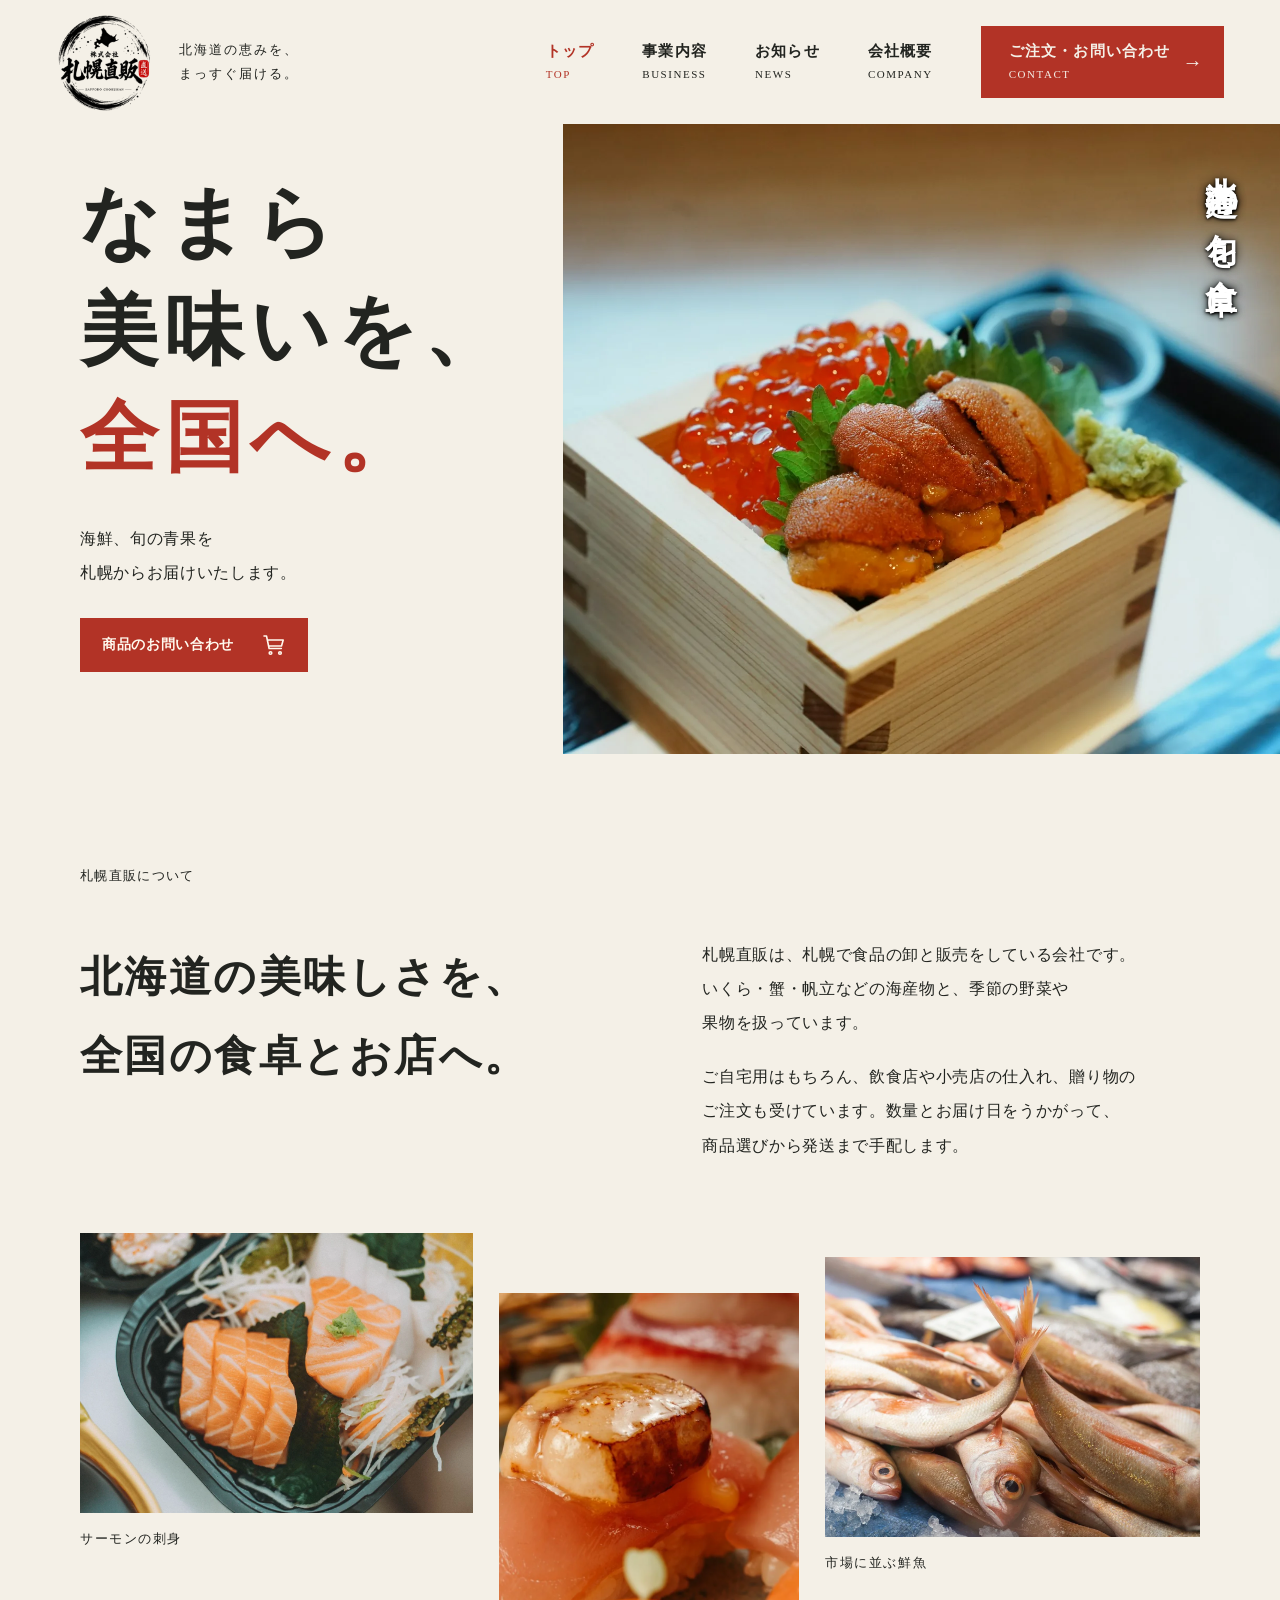
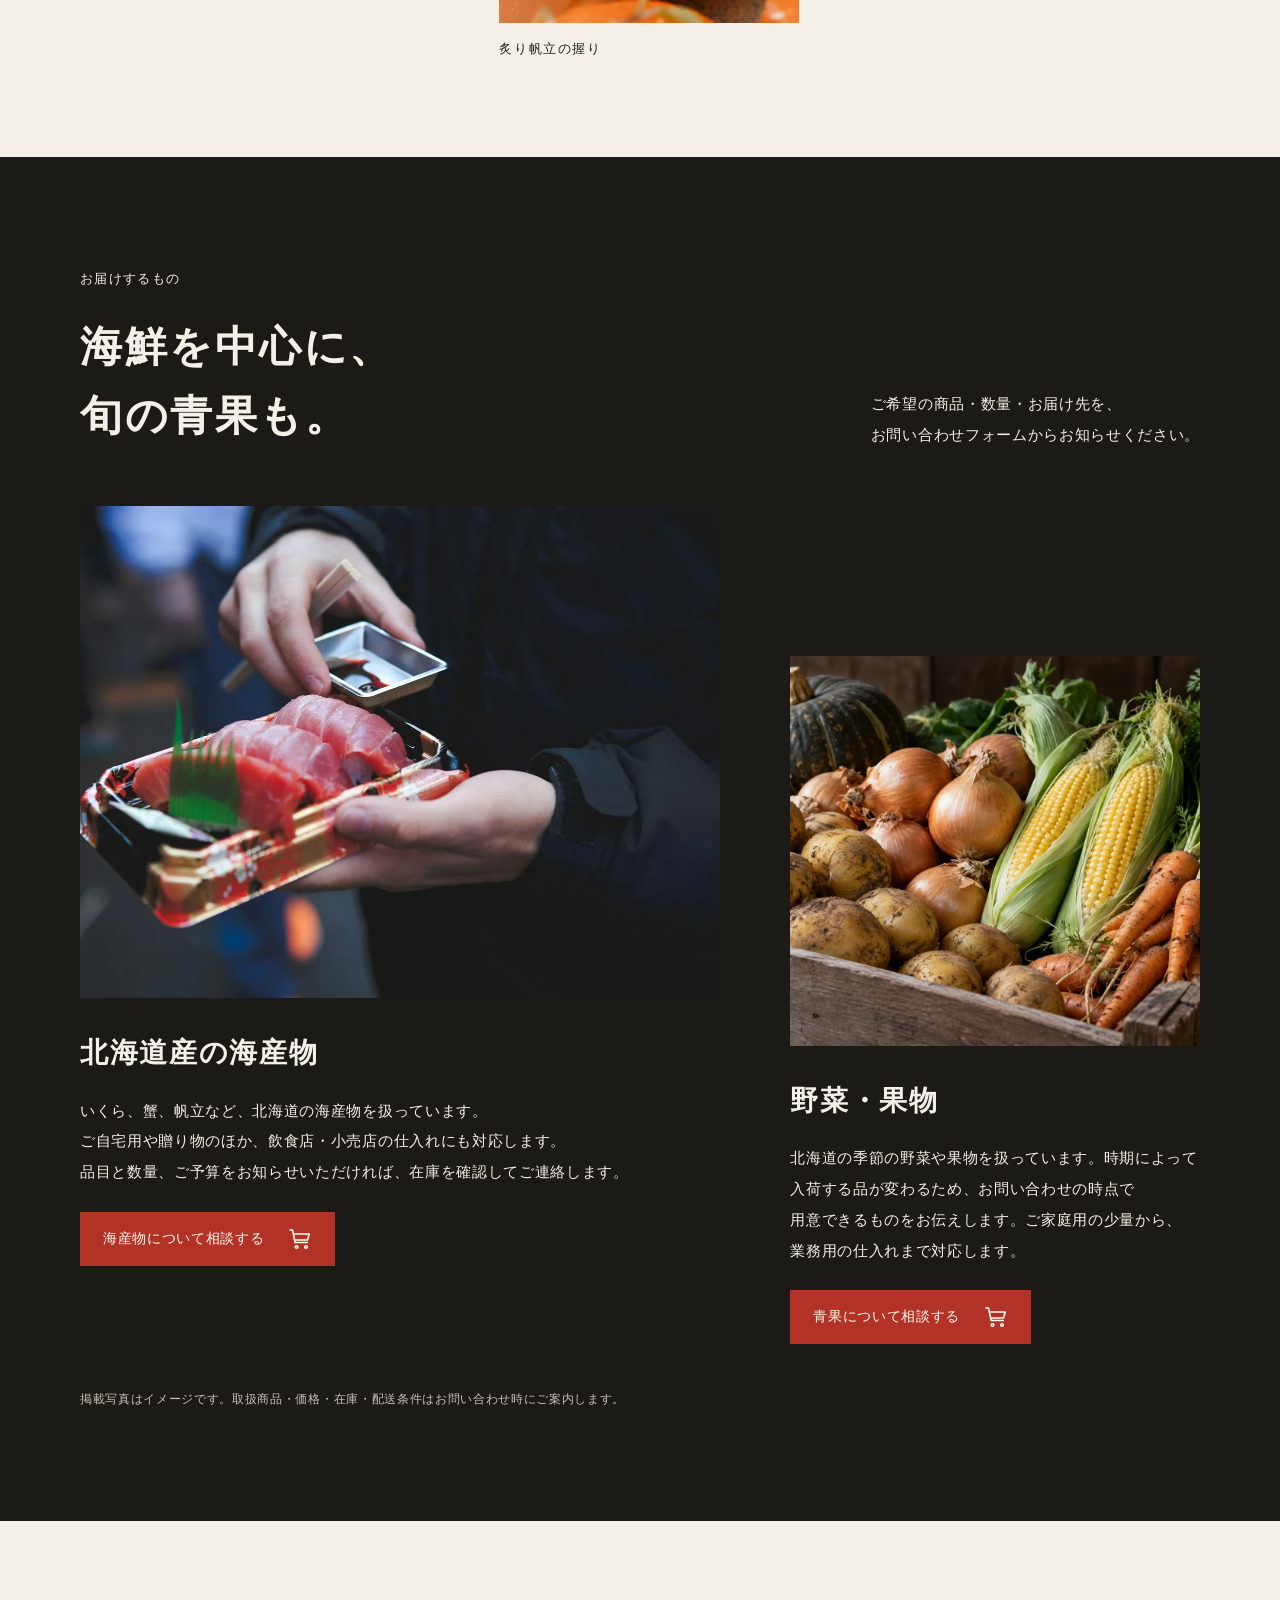
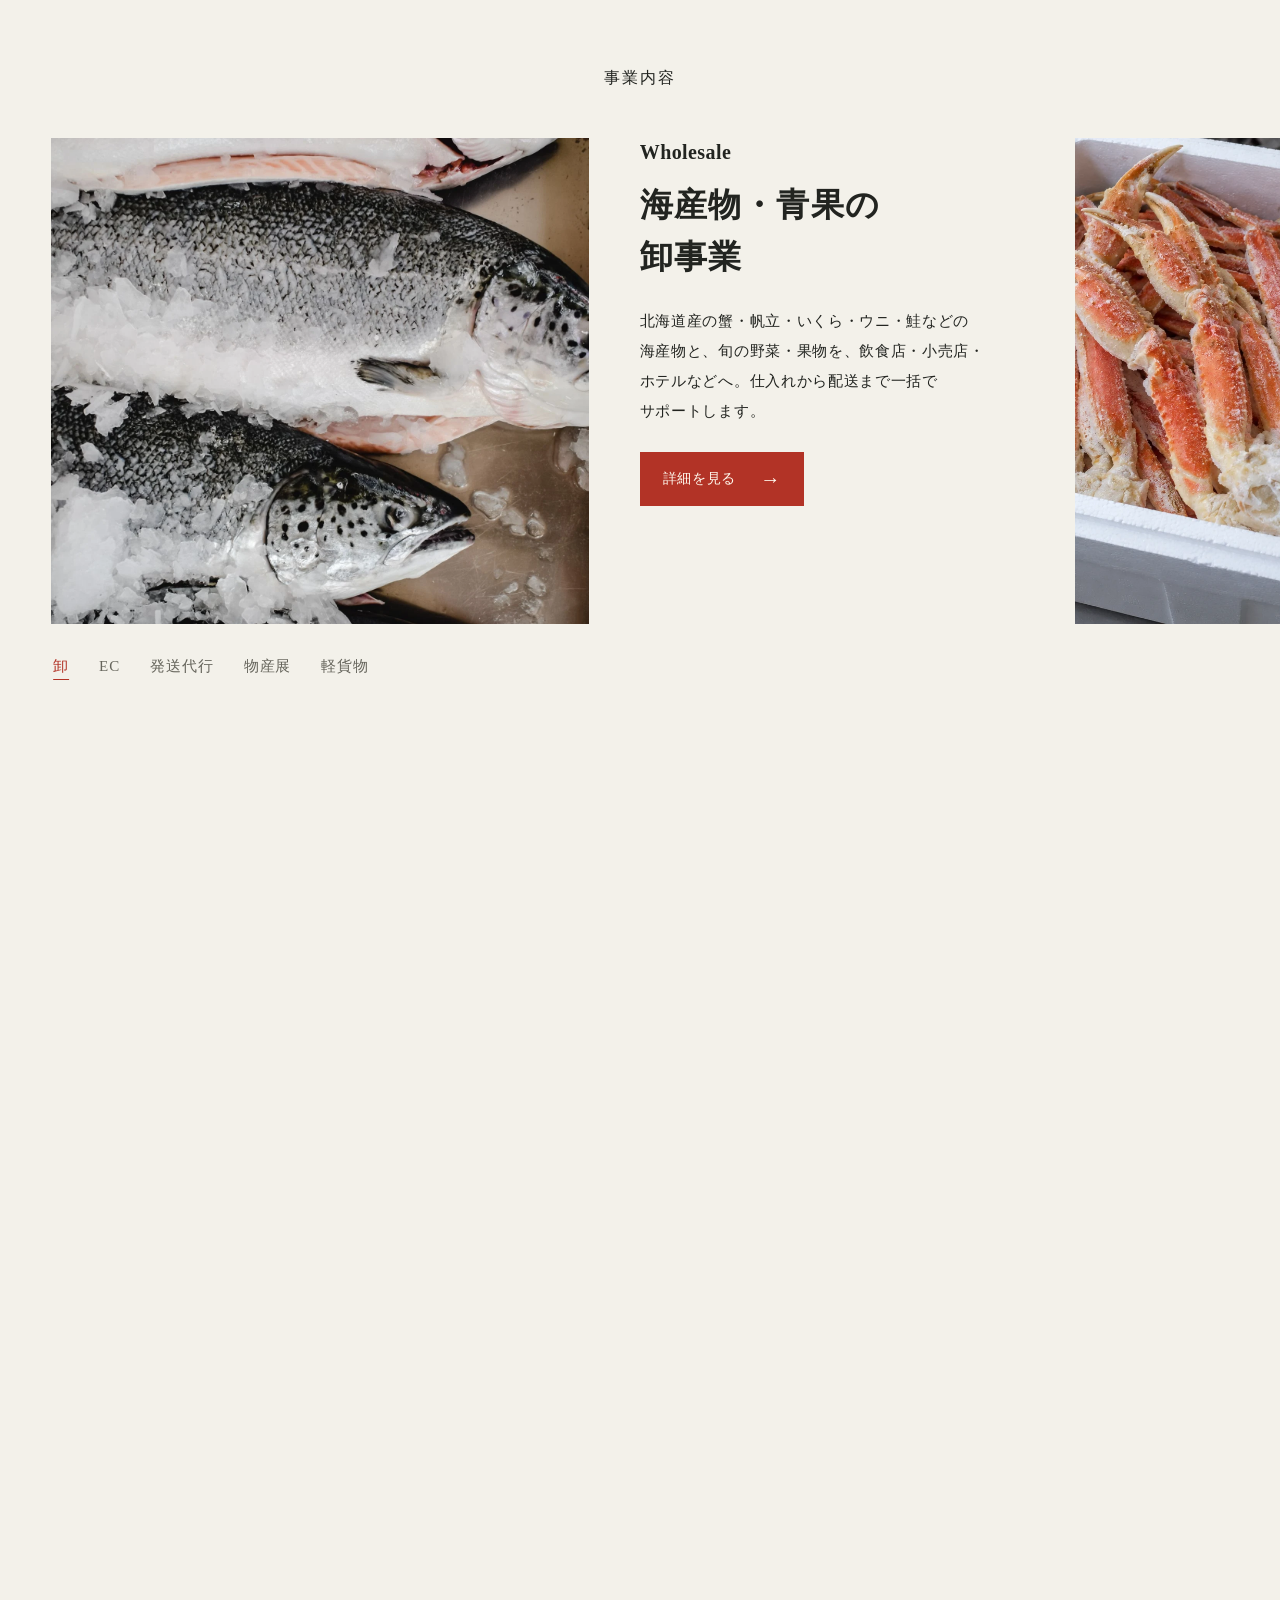
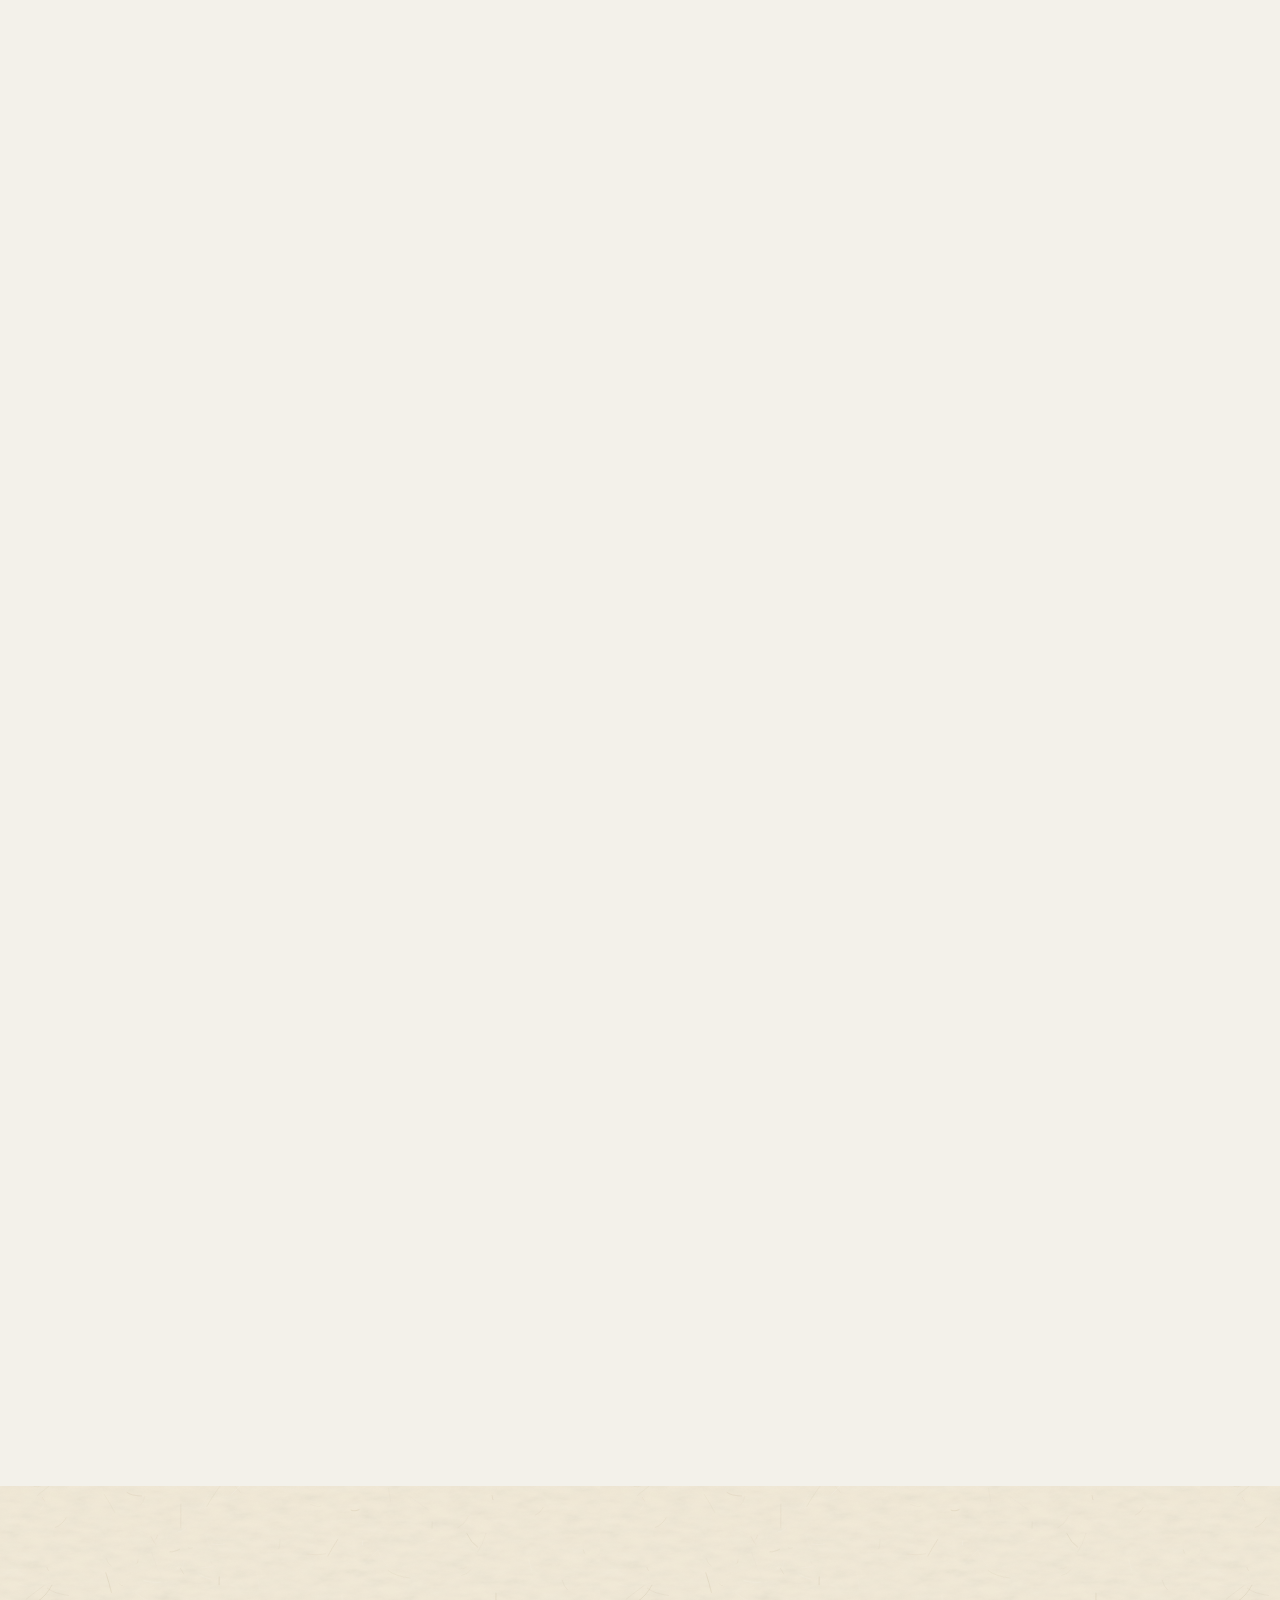
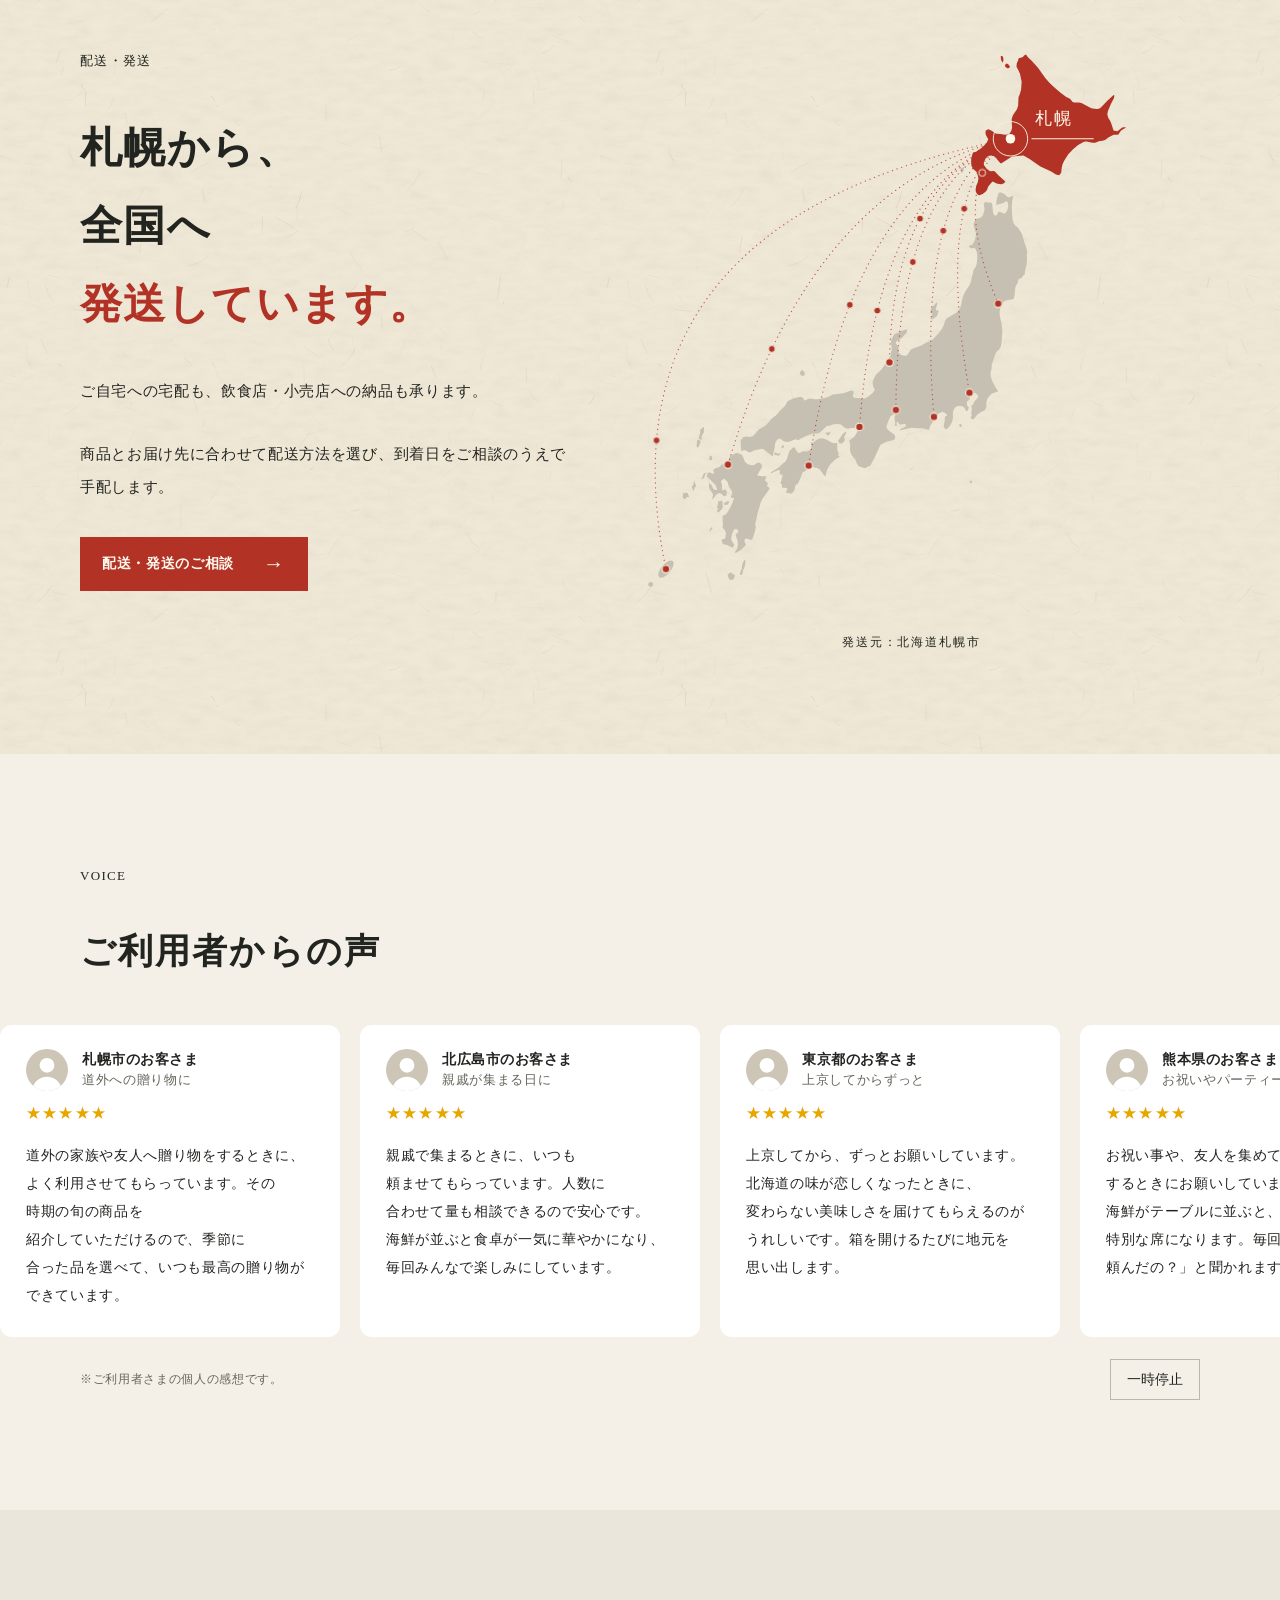
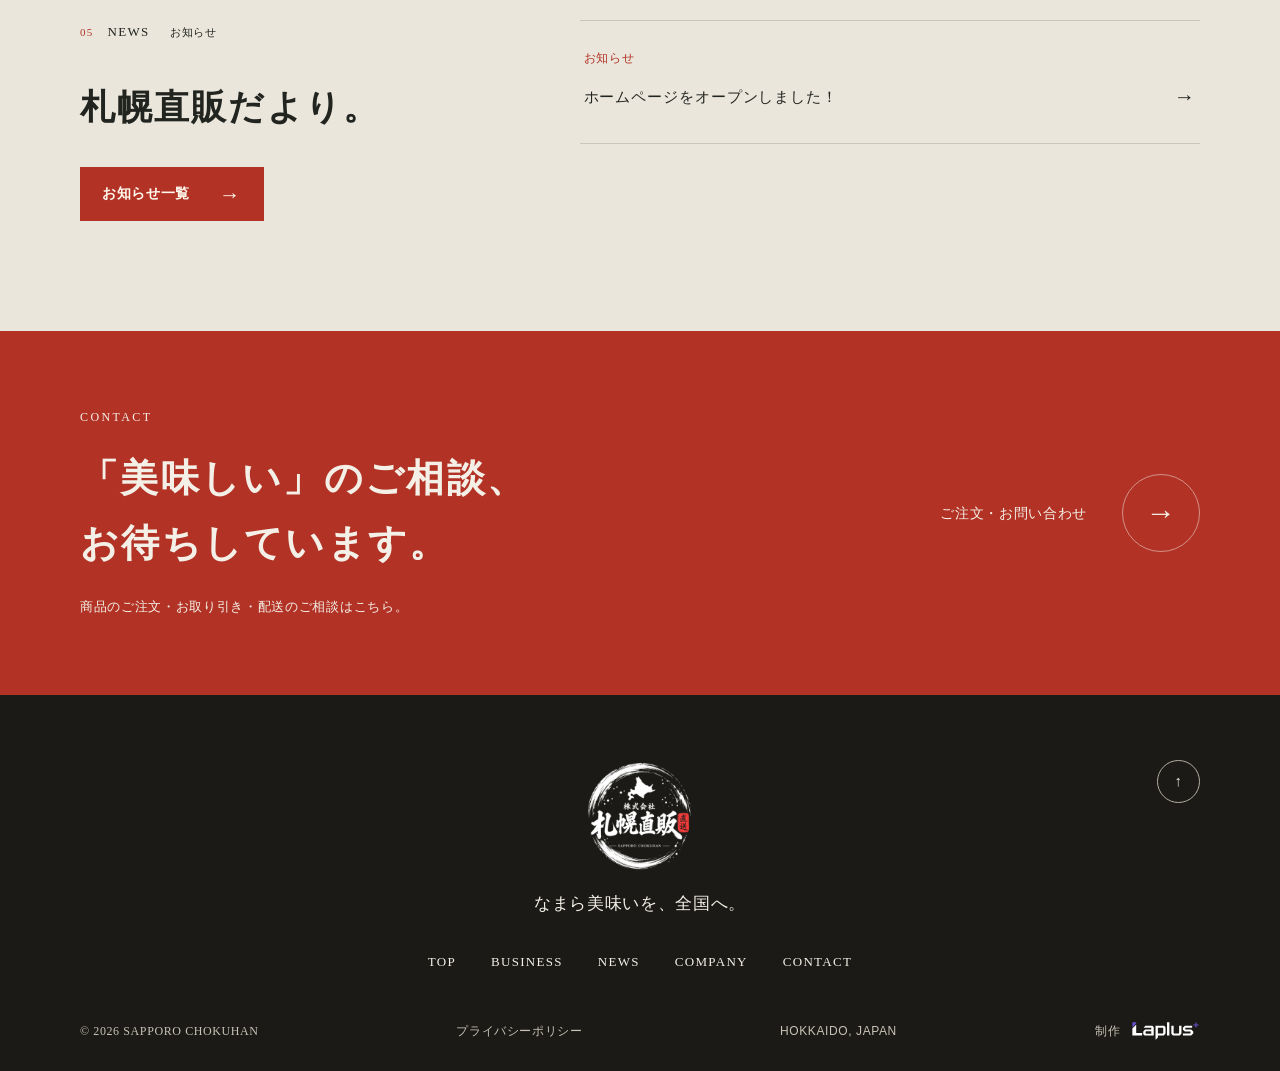
==== commit 2a0da652: "TOPの文言と事業スライダーの番号を整理（1.5.4）" ====
--- a/index.html
+++ b/index.html
@@ -1,4 +1,4 @@
-<!doctype html><html lang="ja"><head><meta charset="utf-8"><meta name="viewport" content="width=device-width, initial-scale=1"><meta name="robots" content="noindex,nofollow"><meta name="theme-color" content="#f4f0e7"><title>なまら美味いを、全国へ。 | 株式会社 札幌直販</title><link rel="icon" type="image/svg+xml" href="assets/logo.svg"><link rel="stylesheet" href="assets/site.css?v=f4e7b446"></head><body><a class="skip-link" href="#main">本文へスキップ</a>
+<!doctype html><html lang="ja"><head><meta charset="utf-8"><meta name="viewport" content="width=device-width, initial-scale=1"><meta name="robots" content="noindex,nofollow"><meta name="theme-color" content="#f4f0e7"><title>なまら美味いを、全国へ。 | 株式会社 札幌直販</title><link rel="icon" type="image/svg+xml" href="assets/logo.svg"><link rel="stylesheet" href="assets/site.css?v=1eba6678"></head><body><a class="skip-link" href="#main">本文へスキップ</a>
 <header class="site-header">
   <a class="brand" href="index.html" aria-label="札幌直販 TOP"><img src="assets/logo.webp" alt="株式会社 札幌直販" width="98" height="98"><span>北海道の恵みを、<br>まっすぐ届ける。</span></a>
   <button class="menu-toggle" type="button" aria-expanded="false" aria-controls="site-nav"><span class="menu-word">MENU</span><span class="menu-lines" aria-hidden="true"></span></button>
@@ -41,14 +41,14 @@
       <h2>北海道の美味しさを、<br>全国の食卓とお店へ。</h2>
       <div class="about-body"><p>札幌直販は、札幌で食品の卸と販売をしている会社です。いくら・蟹・帆立などの海産物と、季節の野菜や果物を扱っています。</p><p>ご自宅用はもちろん、飲食店や小売店の仕入れ、贈り物のご注文も受けています。数量とお届け日をうかがって、商品選びから発送まで手配します。</p></div>
     </div>
-    <div class="seafood-gallery" aria-label="海鮮のイメージ写真"><figure><img src="assets/salmon.webp" alt="刺身にしたサーモン" width="1400" height="933" loading="lazy"><figcaption>海鮮を楽しむ。</figcaption></figure><figure><img src="assets/scallop.webp" alt="帆立や魚を使った寿司" width="1400" height="933" loading="lazy"><figcaption>食卓にも、お店にも。</figcaption></figure><figure><img src="assets/fish-market.webp" alt="氷の上に並ぶ鮮魚" width="1400" height="1129" loading="lazy"><figcaption>海産物の仕入れも。</figcaption></figure></div>
+    <div class="seafood-gallery" aria-label="海鮮のイメージ写真"><figure><img src="assets/salmon.webp" alt="刺身にしたサーモン" width="1400" height="933" loading="lazy"><figcaption>サーモンの刺身</figcaption></figure><figure><img src="assets/scallop.webp" alt="帆立や魚を使った寿司" width="1400" height="933" loading="lazy"><figcaption>炙り帆立の握り</figcaption></figure><figure><img src="assets/fish-market.webp" alt="氷の上に並ぶ鮮魚" width="1400" height="1129" loading="lazy"><figcaption>市場に並ぶ鮮魚</figcaption></figure></div>
   </section>
 
   <section class="food-section section-pad" id="food">
     <div class="wrap"><div class="section-heading"><div><p class="section-label">お届けするもの</p><h2>海鮮を中心に、<br>旬の青果も。</h2></div><p>ご希望の商品・数量・お届け先を、<br>お問い合わせフォームからお知らせください。</p></div>
     <div class="food-grid">
-      <article class="food-item"><div class="food-image"><img src="assets/market-food.webp" alt="市場で手に取る海鮮の盛り合わせ" width="1400" height="933" loading="lazy"></div><div class="food-text"><div><h3>北海道産の海産物</h3><p>ご自宅用や贈りもの、飲食店・小売店の仕入れに。いくらをはじめ、海鮮・海産物をお取り扱いしています。品目や数量、ご予算などをご相談ください。</p><a class="plain-link" href="contact.html?type=order&item=seafood">海産物について相談する <img class="cart-icon" src="assets/cart.svg" alt="" aria-hidden="true" width="24" height="24"></a></div></div></article>
-      <article class="food-item food-item-lower"><div class="food-image"><img src="assets/produce.webp" alt="じゃがいも、とうもろこし、玉ねぎなど青果のイメージ" width="1536" height="1024" loading="lazy"></div><div class="food-text"><div><h3>野菜・果物</h3><p>季節の野菜や果物など、青果もお取り扱い。入荷状況に応じてご案内します。ご家庭用から事業者さまの仕入れまで、お気軽にお問い合わせください。</p><a class="plain-link" href="contact.html?type=order&item=produce">青果について相談する <img class="cart-icon" src="assets/cart.svg" alt="" aria-hidden="true" width="24" height="24"></a></div></div></article>
+      <article class="food-item"><div class="food-image"><img src="assets/market-food.webp" alt="市場で手に取る海鮮の盛り合わせ" width="1400" height="933" loading="lazy"></div><div class="food-text"><div><h3>北海道産の海産物</h3><p>いくら、蟹、帆立など、<wbr>北海道の海産物を<wbr>扱っています。<wbr>ご自宅用や贈り物のほか、<wbr>飲食店・小売店の<wbr>仕入れにも対応します。<wbr>品目と数量、<wbr>ご予算を<wbr>お知らせいただければ、<wbr>在庫を確認して<wbr>ご連絡します。</p><a class="plain-link" href="contact.html?type=order&item=seafood">海産物について相談する <img class="cart-icon" src="assets/cart.svg" alt="" aria-hidden="true" width="24" height="24"></a></div></div></article>
+      <article class="food-item food-item-lower"><div class="food-image"><img src="assets/produce.webp" alt="じゃがいも、とうもろこし、玉ねぎなど青果のイメージ" width="1536" height="1024" loading="lazy"></div><div class="food-text"><div><h3>野菜・果物</h3><p>北海道の季節の<wbr>野菜や果物を<wbr>扱っています。<wbr>時期によって<wbr>入荷する品が<wbr>変わるため、<wbr>お問い合わせの時点で<wbr>用意できるものを<wbr>お伝えします。<wbr>ご家庭用の少量から、<wbr>業務用の仕入れまで<wbr>対応します。</p><a class="plain-link" href="contact.html?type=order&item=produce">青果について相談する <img class="cart-icon" src="assets/cart.svg" alt="" aria-hidden="true" width="24" height="24"></a></div></div></article>
     </div><p class="section-note">掲載写真はイメージです。取扱商品・価格・在庫・配送条件はお問い合わせ時にご案内します。</p></div>
   </section>
 
@@ -57,19 +57,19 @@
       <div class="business-heading"><h2 id="business-title">事業内容</h2></div>
       <div class="business-window" tabindex="0" role="region" aria-label="札幌直販の5つの事業。左右にスクロールしてご覧ください">
         <div class="business-track">
-          <article class="business-panel" id="business-1" aria-labelledby="business-name-1"><img class="business-photo" src="assets/salmon-market.webp" alt="氷の上に並ぶ鮭のイメージ" width="1400" height="2100" loading="lazy"><div class="business-copy"><span class="business-count">(01<small>/05</small>)</span><div><p class="business-en">Wholesale</p><h3 id="business-name-1">海産物・青果の<br>卸事業</h3><p class="business-description">北海道産の蟹・帆立・いくら・ウニ・鮭などの海産物と、旬の野菜・果物を、飲食店・小売店・ホテルなどへ。仕入れから配送まで一括でサポートします。</p><a class="plain-link" href="business-wholesale.html">詳細を見る<span aria-hidden="true">→</span></a></div></div></article>
-          <article class="business-panel" id="business-2" aria-labelledby="business-name-2"><img class="business-photo" src="assets/frozen-seafood.webp" alt="冷凍のカニ脚とホタテの貝柱のイメージ" width="1400" height="933" loading="lazy"><div class="business-copy"><span class="business-count">(02<small>/05</small>)</span><div><p class="business-en">Online sales</p><h3 id="business-name-2">EC・<br>インターネット販売</h3><p class="business-description">EC販売の立ち上げから、売上拡大・発送業務まで。商品ページの制作や販売戦略、受注管理、冷蔵・冷凍の発送まで、EC販売に関わる業務をまとめてサポートします。</p><a class="plain-link" href="business-online-sales.html">詳細を見る<span aria-hidden="true">→</span></a></div></div></article>
-          <article class="business-panel" id="business-3" aria-labelledby="business-name-3"><img class="business-photo" src="assets/packing-frozen-seafood-v2.webp" alt="発泡スチロール箱に袋入りの冷凍カニやホタテ、鮭を詰める作業のイメージ" width="1400" height="933" loading="lazy"><div class="business-copy"><span class="business-count">(03<small>/05</small>)</span><div><p class="business-en">Fulfillment</p><h3 id="business-name-3">発送代行事業</h3><p class="business-description">商品の保管・在庫管理から、ピッキング・梱包、発送まで。常温・冷蔵・冷凍の商品に対応し、発送業務をまとめてお引き受けします。</p><a class="plain-link" href="business-fulfillment.html">詳細を見る<span aria-hidden="true">→</span></a></div></div></article>
-          <article class="business-panel" id="business-4" aria-labelledby="business-name-4"><img class="business-photo" src="assets/event-kaisen-bento.webp" alt="ショーケースに並ぶ海鮮弁当" width="768" height="1024" loading="lazy"><div class="business-copy"><span class="business-count">(04<small>/05</small>)</span><div><p class="business-en">Events & local products</p><h3 id="business-name-4">イベント・<br>物産展事業</h3><p class="business-description">全国の百貨店・商業施設・地域イベントで、北海道産品を販売。商品の準備から接客・販売、撤収まで、催事の運営をまとめてお引き受けします。</p><a class="plain-link" href="business-events.html">詳細を見る<span aria-hidden="true">→</span></a></div></div></article>
-          <article class="business-panel" id="business-5" aria-labelledby="business-name-5"><img class="business-photo" src="assets/delivery.webp" alt="白い配送車に荷物を積み込んだイメージ" width="1400" height="933" loading="lazy"><div class="business-copy"><span class="business-count">(05<small>/05</small>)</span><div><p class="business-en">Delivery</p><h3 id="business-name-5">軽貨物運送事業</h3><p class="business-description">札幌を拠点に、定期配送・スポット配送・企業専属のルート配送をお引き受け。食品や冷蔵・冷凍品の配送もご相談いただけます。</p><a class="plain-link" href="business-delivery.html">詳細を見る<span aria-hidden="true">→</span></a></div></div></article>
+          <article class="business-panel" id="business-1" aria-labelledby="business-name-1"><img class="business-photo" src="assets/salmon-market.webp" alt="氷の上に並ぶ鮭のイメージ" width="1400" height="2100" loading="lazy"><div class="business-copy"><div><p class="business-en">Wholesale</p><h3 id="business-name-1">海産物・青果の<br>卸事業</h3><p class="business-description">北海道産の蟹・帆立・いくら・ウニ・鮭などの海産物と、旬の野菜・果物を、飲食店・小売店・ホテルなどへ。仕入れから配送まで一括でサポートします。</p><a class="plain-link" href="business-wholesale.html">詳細を見る<span aria-hidden="true">→</span></a></div></div></article>
+          <article class="business-panel" id="business-2" aria-labelledby="business-name-2"><img class="business-photo" src="assets/frozen-seafood.webp" alt="冷凍のカニ脚とホタテの貝柱のイメージ" width="1400" height="933" loading="lazy"><div class="business-copy"><div><p class="business-en">Online sales</p><h3 id="business-name-2">EC・<br>インターネット販売</h3><p class="business-description">EC販売の立ち上げから、売上拡大・発送業務まで。商品ページの制作や販売戦略、受注管理、冷蔵・冷凍の発送まで、EC販売に関わる業務をまとめてサポートします。</p><a class="plain-link" href="business-online-sales.html">詳細を見る<span aria-hidden="true">→</span></a></div></div></article>
+          <article class="business-panel" id="business-3" aria-labelledby="business-name-3"><img class="business-photo" src="assets/packing-frozen-seafood-v2.webp" alt="発泡スチロール箱に袋入りの冷凍カニやホタテ、鮭を詰める作業のイメージ" width="1400" height="933" loading="lazy"><div class="business-copy"><div><p class="business-en">Fulfillment</p><h3 id="business-name-3">発送代行事業</h3><p class="business-description">商品の保管・在庫管理から、ピッキング・梱包、発送まで。常温・冷蔵・冷凍の商品に対応し、発送業務をまとめてお引き受けします。</p><a class="plain-link" href="business-fulfillment.html">詳細を見る<span aria-hidden="true">→</span></a></div></div></article>
+          <article class="business-panel" id="business-4" aria-labelledby="business-name-4"><img class="business-photo" src="assets/event-kaisen-bento.webp" alt="ショーケースに並ぶ海鮮弁当" width="768" height="1024" loading="lazy"><div class="business-copy"><div><p class="business-en">Events & local products</p><h3 id="business-name-4">イベント・<br>物産展事業</h3><p class="business-description">全国の百貨店・商業施設・地域イベントで、北海道産品を販売。商品の準備から接客・販売、撤収まで、催事の運営をまとめてお引き受けします。</p><a class="plain-link" href="business-events.html">詳細を見る<span aria-hidden="true">→</span></a></div></div></article>
+          <article class="business-panel" id="business-5" aria-labelledby="business-name-5"><img class="business-photo" src="assets/delivery.webp" alt="白い配送車に荷物を積み込んだイメージ" width="1400" height="933" loading="lazy"><div class="business-copy"><div><p class="business-en">Delivery</p><h3 id="business-name-5">軽貨物運送事業</h3><p class="business-description">札幌を拠点に、定期配送・スポット配送・企業専属のルート配送をお引き受け。食品や冷蔵・冷凍品の配送もご相談いただけます。</p><a class="plain-link" href="business-delivery.html">詳細を見る<span aria-hidden="true">→</span></a></div></div></article>
         </div>
       </div>
-      <div class="business-bottom"><p class="business-hint">スクロールして事業を見る <span aria-hidden="true">→</span></p><div class="business-pagination" aria-label="事業を選択"><button type="button" data-business="0" aria-label="海産物・青果の卸事業" aria-current="true">01</button><button type="button" data-business="1" aria-label="EC・インターネット販売">02</button><button type="button" data-business="2" aria-label="発送代行事業">03</button><button type="button" data-business="3" aria-label="イベント・物産展事業">04</button><button type="button" data-business="4" aria-label="軽貨物運送事業">05</button></div></div>
+      <div class="business-bottom"><div class="business-pagination" aria-label="事業を選択"><button type="button" data-business="0" aria-label="海産物・青果の卸事業" aria-current="true">卸</button><button type="button" data-business="1" aria-label="EC・インターネット販売">EC</button><button type="button" data-business="2" aria-label="発送代行事業">発送代行</button><button type="button" data-business="3" aria-label="イベント・物産展事業">物産展</button><button type="button" data-business="4" aria-label="軽貨物運送事業">軽貨物</button></div></div>
     </div>
   </section>
 
   <section class="delivery-section section-pad" id="delivery">
-    <div class="wrap delivery-layout"><div class="delivery-copy"><p class="section-label">札幌から全国へ</p><h2>北海道、札幌から。<br>日本全国へ<br><em>美味しさを届ける。</em></h2><p>ご家庭へのお届けも、<br>飲食店や小売店へのお届けも。<br>商品の販売から発送まで、ご相談ください。</p><p>お届け先や商品に合わせて、<br>配送方法や日程をご案内します。</p><a class="text-link" href="contact.html?type=delivery">配送・発送のご相談<span class="round-arrow" aria-hidden="true">→</span></a></div><div class="map-visual"><svg xmlns="http://www.w3.org/2000/svg" viewBox="0 0 590 680" class="delivery-map" role="img" aria-labelledby="delivery-map-title"><title id="delivery-map-title">札幌から沖縄・福岡・大阪・高知・愛知・石川・静岡・東京・宮城へ</title><style>
+    <div class="wrap delivery-layout"><div class="delivery-copy"><p class="section-label">配送・発送</p><h2>札幌から、<br>全国へ<br><em>発送しています。</em></h2><p>ご自宅への宅配も、<wbr>飲食店・小売店への<wbr>納品も承ります。</p><p>商品とお届け先に<wbr>合わせて<wbr>配送方法を選び、<wbr>到着日を<wbr>ご相談のうえで<wbr>手配します。</p><a class="text-link" href="contact.html?type=delivery">配送・発送のご相談<span class="round-arrow" aria-hidden="true">→</span></a></div><div class="map-visual"><svg xmlns="http://www.w3.org/2000/svg" viewBox="0 0 590 680" class="delivery-map" role="img" aria-labelledby="delivery-map-title"><title id="delivery-map-title">札幌から沖縄・福岡・大阪・高知・愛知・石川・静岡・東京・宮城へ</title><style>
 .destination{fill:#b23326;stroke:#f5efdf;stroke-width:1.2}
 .traveler{fill:#b23326;stroke:#f5efdf;stroke-width:1}
 .arrival{fill:none;stroke:#b23326;stroke-width:1;transform-box:fill-box;transform-origin:center;opacity:0}
@@ -80,7 +80,7 @@
 .delivery-map.is-active .route-reveal{animation:route-draw 2.2s linear 1 both;animation-delay:var(--delay)}
 @keyframes route-draw{to{stroke-dashoffset:0}}
 @media(prefers-reduced-motion:reduce){.travelers,.arrival{display:none}.delivery-map.is-active .arrival,.delivery-map.is-active .route-reveal{animation:none}.route-reveal{stroke-dashoffset:0}}
-</style><path d="M183.0,406.7 L181.8,408.0 L179.5,407.6 L178.1,405.6 L178.6,403.4 L181.0,401.8 L183.3,405.1 L183.0,406.7 Z" fill="#c5c0b1"/><path d="M317.3,348.4 L314.7,348.5 L314.1,348.1 L315.6,347.2 L315.8,345.8 L316.7,343.1 L316.7,342.3 L314.6,342.2 L314.8,339.2 L316.3,336.2 L320.5,331.5 L321.6,330.6 L321.8,332.7 L320.5,337.5 L320.2,339.3 L323.5,339.6 L321.4,345.5 L317.3,348.4 Z" fill="#c5c0b1"/><path d="M225.2,475.6 L222.3,478.7 L219.7,478.5 L218.5,477.1 L218.0,475.4 L220.4,472.7 L222.5,469.0 L224.4,467.3 L225.9,466.4 L227.1,466.4 L224.4,471.7 L225.2,475.6 Z" fill="#c5c0b1"/><path d="M108.8,620.5 L105.7,621.3 L104.0,620.5 L102.5,616.0 L105.4,613.2 L109.4,616.0 L110.2,616.8 L108.8,620.5 Z" fill="#c5c0b1"/><path d="M117.9,615.7 L115.5,616.1 L115.5,614.0 L117.4,609.3 L117.6,605.8 L119.3,601.5 L120.1,600.5 L120.6,600.2 L121.2,601.5 L120.6,606.9 L118.8,610.9 L117.9,615.7 Z" fill="#c5c0b1"/><path d="M94.2,549.7 L92.1,551.0 L91.8,549.8 L90.9,549.2 L92.5,547.5 L92.4,546.7 L91.4,545.5 L92.6,541.1 L92.3,539.2 L96.5,538.5 L97.3,540.3 L97.4,545.7 L94.2,549.7 Z" fill="#c5c0b1"/><path d="M72.5,481.6 L70.8,483.0 L70.0,480.8 L70.8,474.5 L74.1,475.7 L74.0,477.7 L72.5,481.6 Z" fill="#c5c0b1"/><path d="M75.4,473.3 L74.9,475.0 L73.0,473.8 L72.2,472.7 L73.9,467.2 L73.7,465.1 L73.8,464.1 L77.2,461.3 L77.8,461.8 L78.0,462.6 L77.7,463.8 L77.8,466.5 L75.3,471.0 L75.4,473.3 Z" fill="#c5c0b1"/><path d="M56.0,529.8 L57.0,530.8 L58.5,530.2 L59.8,530.1 L60.6,530.5 L61.7,533.0 L62.2,534.5 L60.2,534.7 L59.3,535.1 L58.3,536.9 L56.7,536.2 L55.7,535.4 L55.5,534.2 L56.0,529.8 Z" fill="#c5c0b1"/><path d="M102.3,542.7 L99.9,542.9 L98.9,542.5 L98.5,541.3 L101.9,539.0 L104.5,539.4 L103.3,541.5 L102.3,542.7 Z" fill="#c5c0b1"/><path d="M391.0,78.0 L389.9,80.3 L388.5,76.9 L388.2,73.2 L389.0,73.3 L390.5,73.8 L390.9,75.6 L391.0,78.0 Z" fill="#b23326"/><path d="M397.0,85.7 L395.1,86.0 L392.9,84.5 L392.7,82.6 L394.2,81.1 L395.8,81.6 L397.4,83.6 L397.9,84.6 L397.0,85.7 Z" fill="#b23326"/><path d="M348.0,195.1 L347.4,195.3 L346.7,195.0 L346.1,192.3 L346.6,190.8 L348.4,189.8 L350.1,189.5 L348.6,194.5 L348.0,195.1 Z" fill="#c5c0b1"/><path d="M209.5,468.6 L209.0,469.3 L208.5,469.1 L206.8,470.8 L206.4,469.2 L205.1,468.1 L204.9,467.3 L208.8,466.8 L210.1,467.2 L209.5,468.6 Z" fill="#c5c0b1"/><path d="M347.3,459.8 L347.0,461.5 L345.6,461.2 L344.9,460.1 L345.0,458.1 L346.5,458.1 L347.3,459.8 Z" fill="#c5c0b1"/><path d="M67.1,527.7 L66.4,528.1 L65.5,524.9 L64.9,523.7 L65.9,523.1 L68.0,517.2 L68.3,519.6 L69.1,521.9 L69.9,522.2 L69.1,523.9 L68.0,524.6 L67.1,527.7 Z" fill="#c5c0b1"/><path d="M78.3,514.0 L76.4,515.7 L75.0,515.7 L76.3,513.7 L76.4,512.7 L77.5,510.1 L79.5,509.1 L80.4,509.0 L78.7,511.8 L78.3,514.0 Z" fill="#c5c0b1"/><path d="M86.5,495.0 L84.6,496.5 L83.2,495.4 L83.9,492.2 L84.4,491.1 L86.0,492.1 L86.5,495.0 Z" fill="#c5c0b1"/><path d="M161.6,481.9 L160.8,483.3 L158.4,482.9 L159.4,481.6 L160.1,480.1 L160.7,479.8 L161.1,481.4 L161.6,481.9 Z" fill="#c5c0b1"/><path d="M153.2,488.0 L154.5,489.3 L157.6,488.8 L158.0,489.1 L157.1,490.3 L155.7,491.5 L153.2,490.6 L151.6,490.6 L151.4,488.6 L151.6,487.9 L153.2,488.0 Z" fill="#c5c0b1"/><path d="M84.4,570.3 L83.5,571.0 L84.1,568.1 L86.3,565.7 L86.4,567.3 L84.4,570.3 Z" fill="#c5c0b1"/><path d="M465.3,121.8 L468.6,122.0 L470.1,121.8 L472.7,122.3 L483.0,127.8 L486.1,128.5 L489.3,128.6 L491.6,128.2 L493.5,126.7 L499.7,120.0 L506.3,114.0 L507.0,114.2 L507.0,115.9 L506.5,117.7 L503.6,123.3 L500.4,130.7 L499.7,134.5 L500.8,138.1 L502.8,141.2 L504.4,145.3 L506.2,151.1 L508.8,151.8 L510.2,151.9 L512.7,150.2 L515.2,148.0 L517.3,147.7 L519.5,148.1 L516.6,149.6 L513.9,151.5 L511.5,155.1 L510.6,155.7 L507.9,155.5 L506.4,155.6 L503.2,157.1 L500.4,158.8 L497.8,160.9 L494.9,162.0 L491.8,162.2 L487.0,163.9 L483.9,164.0 L478.1,162.6 L475.3,162.9 L469.2,166.3 L463.6,171.1 L458.7,176.4 L454.6,182.9 L453.0,186.3 L452.0,190.1 L451.8,192.6 L451.5,195.0 L450.5,196.6 L449.4,198.0 L446.0,197.2 L440.5,193.7 L429.7,188.7 L418.4,181.0 L412.0,177.2 L400.0,178.3 L388.6,185.7 L387.6,185.1 L383.3,180.0 L381.2,178.0 L378.7,177.4 L376.8,177.5 L375.0,177.9 L372.4,180.5 L371.5,182.3 L370.7,184.5 L370.5,186.0 L370.8,187.4 L373.2,190.8 L376.2,193.3 L377.6,193.7 L380.5,193.6 L381.8,193.8 L386.6,198.8 L391.9,203.5 L393.1,205.0 L391.1,206.6 L389.0,207.5 L386.5,207.2 L384.0,206.6 L379.8,204.6 L378.0,206.3 L375.2,209.8 L373.7,213.6 L372.4,215.3 L369.3,217.6 L366.0,218.8 L364.3,218.4 L363.0,216.9 L362.2,215.2 L361.9,213.2 L362.6,209.0 L364.3,205.1 L364.9,201.1 L363.5,195.6 L362.7,194.4 L359.2,191.2 L357.6,188.0 L357.2,184.0 L357.4,181.9 L358.2,177.1 L359.1,174.6 L360.7,173.8 L362.4,173.3 L365.1,171.6 L368.1,169.4 L370.9,166.8 L373.7,163.7 L375.1,160.2 L372.7,156.0 L372.2,153.5 L372.6,151.1 L375.1,149.8 L377.8,150.8 L383.1,154.3 L384.1,154.6 L387.8,154.8 L392.7,155.5 L395.6,155.3 L397.0,154.8 L399.1,151.9 L400.1,148.3 L399.8,143.5 L399.7,138.9 L401.1,135.0 L405.2,128.9 L406.4,125.3 L406.8,116.5 L408.3,112.6 L409.5,108.6 L410.1,100.2 L408.4,92.1 L406.7,88.2 L404.7,84.4 L405.0,80.8 L406.6,77.4 L406.7,76.4 L407.0,75.6 L410.0,74.9 L411.4,74.2 L412.7,72.6 L414.3,71.7 L415.5,72.6 L416.4,74.2 L420.6,78.3 L427.2,85.5 L435.0,96.5 L439.9,101.9 L445.0,106.7 L450.8,111.7 L456.8,116.0 L460.7,118.0 L463.5,121.3 L465.3,121.8 Z" fill="#b23326"/><path d="M123.7,500.3 L127.3,501.4 L128.9,501.4 L130.3,501.0 L132.5,499.6 L134.7,498.5 L136.4,499.0 L137.8,500.3 L138.6,502.1 L138.2,503.9 L135.6,507.9 L133.5,512.1 L138.4,512.9 L143.2,512.8 L142.1,515.5 L141.9,517.7 L143.4,518.8 L144.6,520.3 L144.3,521.6 L143.6,522.9 L146.2,524.9 L146.1,526.2 L145.4,527.6 L138.8,536.7 L136.8,541.2 L135.5,546.3 L134.2,550.0 L133.3,553.8 L132.7,557.9 L131.4,562.2 L131.8,566.0 L131.4,569.9 L128.1,579.4 L125.7,579.3 L122.8,578.1 L120.9,578.3 L119.9,580.4 L121.7,584.8 L116.4,590.0 L110.5,593.5 L110.5,591.9 L111.0,590.6 L111.9,589.6 L112.5,588.4 L113.3,584.3 L112.9,580.2 L111.1,575.1 L111.0,573.2 L112.2,572.5 L113.1,572.3 L113.5,571.5 L113.5,569.8 L113.0,568.6 L111.3,568.2 L109.7,568.1 L108.6,570.0 L107.0,573.7 L106.3,577.5 L106.6,579.5 L107.3,581.3 L109.4,584.4 L108.8,586.2 L107.9,587.6 L100.4,584.4 L98.8,584.2 L97.4,583.5 L96.0,579.3 L99.0,578.3 L99.9,577.8 L100.3,576.4 L100.7,572.3 L99.3,568.9 L98.1,567.7 L97.1,566.3 L97.7,563.4 L97.3,559.8 L97.2,554.7 L97.8,553.9 L100.6,552.8 L102.7,550.1 L104.5,547.0 L107.1,541.6 L109.3,535.7 L107.2,535.5 L105.4,534.4 L107.4,531.6 L106.8,528.1 L103.9,523.8 L102.3,518.7 L99.8,516.4 L98.4,515.6 L96.8,516.8 L95.4,518.2 L96.7,521.5 L96.5,524.5 L96.7,527.4 L98.0,527.5 L99.6,526.8 L100.8,527.3 L101.5,528.8 L101.7,530.8 L101.2,532.7 L100.0,533.7 L98.6,533.6 L97.2,532.6 L96.1,531.1 L93.5,530.3 L90.7,532.0 L88.0,535.6 L85.8,537.4 L86.8,534.8 L87.3,531.9 L86.2,529.9 L83.6,526.5 L83.0,524.5 L82.9,522.2 L83.3,519.8 L86.0,522.5 L87.4,525.9 L89.3,527.3 L91.8,527.3 L89.9,522.4 L89.2,521.2 L86.6,519.0 L83.0,515.3 L80.7,513.5 L81.5,509.6 L82.8,508.9 L84.0,509.0 L87.8,510.4 L88.2,508.5 L87.6,507.5 L87.3,506.3 L89.8,504.6 L93.9,503.2 L94.8,502.6 L95.5,501.2 L96.5,500.5 L99.4,500.5 L101.9,499.2 L103.9,495.6 L104.3,493.6 L105.1,492.0 L110.1,489.0 L111.3,488.6 L114.7,489.0 L117.7,490.6 L119.2,494.1 L120.6,497.8 L123.7,500.3 Z" fill="#c5c0b1"/><path d="M209.7,476.8 L213.4,478.3 L217.2,477.8 L217.2,484.4 L217.7,486.6 L218.8,488.6 L218.2,491.5 L219.9,492.5 L214.8,495.7 L210.2,500.1 L208.3,503.0 L206.6,506.2 L205.6,509.5 L204.9,513.1 L203.4,511.7 L198.9,505.9 L196.1,504.3 L191.5,503.4 L190.1,503.6 L180.7,509.0 L179.5,513.0 L176.9,519.0 L175.7,521.0 L174.4,521.6 L173.4,522.6 L172.4,527.7 L169.5,530.8 L167.7,530.9 L164.7,530.1 L163.3,530.6 L165.1,525.5 L162.3,524.9 L159.4,525.0 L159.3,521.7 L157.6,519.9 L158.8,517.4 L158.9,515.5 L159.6,514.4 L159.9,512.8 L159.8,511.4 L158.0,511.0 L156.9,510.1 L157.1,506.5 L156.1,506.4 L153.6,507.0 L148.3,509.8 L146.9,509.8 L149.1,507.8 L153.8,505.1 L155.9,503.6 L160.5,499.2 L163.4,497.2 L164.9,493.5 L165.3,491.3 L166.3,489.4 L167.2,486.3 L168.7,485.2 L171.2,482.6 L172.7,482.8 L174.4,486.1 L176.6,488.6 L178.2,488.4 L181.1,487.1 L182.4,486.8 L185.7,487.0 L188.7,485.4 L189.9,483.5 L190.4,481.2 L189.3,477.2 L190.7,477.6 L192.1,477.5 L195.3,475.0 L198.6,473.5 L202.0,473.1 L205.9,474.5 L209.7,476.8 Z" fill="#c5c0b1"/><path d="M395.2,220.6 L396.3,221.3 L401.3,219.4 L400.3,225.0 L399.8,230.5 L400.2,239.8 L400.6,244.0 L401.5,248.0 L403.6,250.9 L406.4,252.9 L410.5,259.5 L412.7,267.6 L414.2,271.5 L415.4,275.6 L415.8,277.5 L415.8,279.4 L415.4,281.9 L415.8,284.0 L415.4,290.6 L413.6,298.1 L413.3,302.0 L411.7,302.8 L410.8,304.5 L410.0,305.4 L409.0,306.0 L407.7,306.2 L406.8,306.9 L406.4,309.0 L405.8,310.9 L404.7,312.6 L403.7,314.5 L403.0,319.2 L402.7,324.1 L401.6,327.5 L398.9,328.3 L395.9,328.3 L391.9,329.8 L391.1,330.7 L388.0,336.6 L387.1,340.1 L387.1,343.8 L387.9,348.4 L389.1,352.9 L390.0,361.2 L389.0,373.9 L388.1,377.9 L386.2,380.7 L384.7,381.9 L383.4,383.5 L381.7,387.7 L378.9,395.9 L378.7,398.0 L378.7,400.1 L378.0,402.9 L377.5,405.7 L377.9,408.9 L378.8,411.9 L382.5,419.6 L384.0,421.8 L385.6,423.9 L379.3,426.2 L378.1,427.2 L374.4,431.6 L373.1,435.8 L373.2,440.4 L372.6,442.0 L371.6,443.5 L370.5,444.4 L366.3,446.5 L363.6,448.6 L360.9,451.9 L359.9,453.6 L357.8,453.1 L356.6,451.6 L357.8,449.6 L357.4,447.4 L358.0,441.6 L357.3,439.3 L359.5,437.6 L360.5,434.8 L362.7,432.5 L364.3,430.5 L364.6,428.9 L363.2,427.2 L361.7,425.9 L359.6,425.9 L357.5,426.3 L356.2,428.0 L355.8,430.2 L355.9,431.3 L355.7,432.2 L352.6,435.3 L353.0,438.5 L353.9,440.1 L355.1,440.9 L354.7,442.0 L353.2,444.6 L352.2,444.9 L350.2,441.2 L347.8,439.3 L344.8,439.3 L341.7,440.0 L339.4,442.4 L338.6,444.4 L338.1,446.5 L338.3,451.6 L337.3,455.8 L335.4,459.5 L334.5,460.9 L332.2,463.4 L330.6,463.7 L329.5,462.6 L328.5,460.8 L329.7,454.5 L329.7,450.9 L332.4,449.1 L330.2,446.6 L327.4,445.5 L323.6,446.9 L322.5,448.4 L321.8,450.5 L319.7,453.1 L317.4,455.5 L314.8,459.6 L313.1,464.5 L307.4,462.9 L304.3,462.6 L301.2,462.7 L295.7,462.1 L289.6,463.1 L282.7,465.0 L283.1,463.6 L288.8,460.7 L289.0,459.8 L288.4,458.2 L287.0,458.1 L283.6,458.7 L281.9,458.4 L281.2,456.7 L280.0,455.9 L279.2,456.7 L279.5,460.0 L278.6,460.5 L277.5,459.6 L277.9,457.0 L277.1,453.1 L277.0,450.8 L278.2,448.7 L277.0,447.9 L275.7,448.2 L274.1,449.2 L272.6,450.6 L269.6,457.6 L268.4,461.6 L270.6,464.8 L276.7,469.3 L277.8,470.4 L277.8,472.3 L277.1,474.3 L275.4,475.2 L268.7,476.7 L262.9,479.6 L261.2,482.6 L256.0,494.0 L251.7,501.8 L245.8,504.5 L239.2,502.1 L237.6,499.4 L236.4,496.0 L233.9,493.0 L231.7,489.7 L230.5,485.7 L230.7,479.4 L229.7,475.6 L230.6,474.6 L234.2,472.3 L235.4,471.0 L237.4,468.0 L238.1,466.3 L238.2,463.8 L236.6,462.4 L232.4,462.5 L228.1,463.3 L225.1,462.2 L221.2,459.1 L220.0,458.5 L215.8,458.3 L212.8,458.8 L209.8,459.9 L206.7,460.3 L205.6,460.9 L202.0,464.6 L199.1,467.0 L196.7,468.2 L191.3,468.5 L188.6,469.3 L185.8,470.5 L185.0,470.4 L182.1,472.1 L178.7,473.6 L176.8,475.1 L173.5,474.1 L166.9,476.8 L163.7,477.1 L160.4,475.7 L157.4,473.3 L154.4,474.3 L152.4,477.8 L151.5,484.8 L150.3,488.0 L150.0,491.8 L148.4,491.2 L139.6,484.4 L139.0,484.1 L131.9,485.3 L130.0,485.9 L127.7,487.3 L125.3,487.9 L123.1,486.9 L120.9,485.3 L118.9,485.7 L116.8,486.9 L116.0,476.6 L116.4,475.2 L117.7,473.4 L119.1,471.9 L122.6,471.3 L126.1,471.8 L128.6,471.1 L130.7,469.1 L132.9,466.2 L135.4,463.8 L138.8,462.0 L142.1,459.9 L145.0,456.9 L147.7,453.6 L150.3,451.2 L153.0,449.2 L157.2,444.4 L162.7,439.0 L164.8,434.9 L166.2,433.8 L170.9,431.6 L177.2,429.9 L180.2,430.0 L183.2,433.5 L184.8,433.0 L186.4,432.1 L189.6,431.6 L193.0,432.2 L196.2,432.2 L199.5,431.7 L205.8,430.6 L209.1,429.2 L212.3,427.4 L223.8,426.1 L231.7,423.1 L233.0,423.3 L234.2,424.0 L234.3,426.3 L233.3,428.7 L234.2,430.2 L235.8,431.1 L243.3,431.4 L245.4,431.9 L248.5,430.2 L251.4,428.2 L254.4,425.4 L256.6,422.4 L254.6,418.5 L254.2,414.3 L255.8,409.8 L258.2,406.0 L261.1,403.6 L263.7,401.0 L269.0,393.4 L272.8,387.3 L274.2,379.8 L273.4,370.9 L276.8,364.2 L280.0,363.1 L286.4,360.1 L289.7,359.2 L290.2,360.5 L290.1,362.3 L285.1,367.8 L282.2,370.1 L280.5,370.8 L278.9,371.8 L278.3,373.8 L280.8,377.0 L281.5,379.5 L281.3,381.8 L281.5,383.9 L284.3,386.1 L287.6,386.9 L289.0,386.9 L290.2,386.3 L294.0,380.7 L294.9,379.7 L305.7,375.7 L311.0,372.6 L313.9,371.8 L316.6,370.1 L322.8,363.9 L325.1,361.0 L327.2,357.8 L328.8,354.1 L330.1,350.1 L331.9,347.6 L341.7,341.7 L344.8,338.4 L345.8,336.9 L347.0,332.3 L347.9,327.6 L349.1,323.9 L350.7,320.4 L352.8,316.9 L355.2,313.6 L356.7,310.3 L358.7,302.2 L359.6,297.8 L360.3,296.2 L361.4,294.8 L362.3,293.1 L363.0,291.2 L363.3,289.3 L363.7,283.5 L363.5,279.0 L361.9,275.2 L360.5,274.1 L359.1,274.1 L356.9,274.4 L355.0,272.8 L355.4,271.5 L357.3,271.2 L358.6,270.5 L359.5,269.2 L361.3,265.1 L362.3,260.6 L362.4,258.7 L361.0,255.1 L359.9,250.8 L359.9,248.5 L361.1,245.8 L362.8,243.6 L364.3,243.1 L365.9,242.9 L367.4,242.1 L368.8,240.9 L369.6,239.5 L370.8,235.9 L371.3,233.8 L370.5,228.2 L371.3,226.7 L372.4,225.7 L373.9,226.5 L375.4,226.6 L377.2,226.4 L378.9,227.0 L379.3,228.4 L380.3,237.8 L381.0,239.1 L382.2,240.1 L383.6,240.0 L384.8,238.5 L385.7,236.5 L387.3,236.1 L392.2,238.2 L393.9,236.7 L395.1,234.4 L396.1,230.3 L395.6,226.6 L394.4,225.2 L393.2,225.5 L392.1,226.5 L390.9,227.0 L383.6,229.0 L383.7,224.9 L385.2,218.7 L386.1,216.7 L387.3,215.8 L390.4,216.9 L391.9,217.6 L395.2,220.6 Z" fill="#c5c0b1"/><path d="M357.7,520.0 L357.2,520.4 L355.9,519.2 L355.8,518.1 L356.0,517.5 L356.8,517.3 L358.6,518.6 L357.7,520.0 Z" fill="#c5c0b1"/><g fill="#c5c0b1"><ellipse cx="38" cy="610" rx="5" ry="11" transform="rotate(40 38 610)"/><circle cx="22" cy="626" r="2.5"/></g><g class="routes" aria-hidden="true"><mask id="route-mask-0" maskUnits="userSpaceOnUse" x="0" y="0" width="590" height="680"><path class="route-reveal" d="M398.4,159.8 Q-38,245 38,610" pathLength="1" style="--delay:0.00s"/></mask><path class="route" d="M398.4,159.8 Q-38,245 38,610" mask="url(#route-mask-0)"/><mask id="route-mask-1" maskUnits="userSpaceOnUse" x="0" y="0" width="590" height="680"><path class="route-reveal" d="M398.4,159.8 Q190.6,204.8 102.8,500.8" pathLength="1" style="--delay:0.15s"/></mask><path class="route" d="M398.4,159.8 Q190.6,204.8 102.8,500.8" mask="url(#route-mask-1)"/><mask id="route-mask-2" maskUnits="userSpaceOnUse" x="0" y="0" width="590" height="680"><path class="route-reveal" d="M398.4,159.8 Q259.4,204.8 240.5,461.2" pathLength="1" style="--delay:0.30s"/></mask><path class="route" d="M398.4,159.8 Q259.4,204.8 240.5,461.2" mask="url(#route-mask-2)"/><mask id="route-mask-3" maskUnits="userSpaceOnUse" x="0" y="0" width="590" height="680"><path class="route-reveal" d="M398.4,159.8 Q232.9,204.8 187.3,501.8" pathLength="1" style="--delay:0.45s"/></mask><path class="route" d="M398.4,159.8 Q232.9,204.8 187.3,501.8" mask="url(#route-mask-3)"/><mask id="route-mask-4" maskUnits="userSpaceOnUse" x="0" y="0" width="590" height="680"><path class="route-reveal" d="M398.4,159.8 Q278.5,204.8 278.6,443.5" pathLength="1" style="--delay:0.60s"/></mask><path class="route" d="M398.4,159.8 Q278.5,204.8 278.6,443.5" mask="url(#route-mask-4)"/><mask id="route-mask-5" maskUnits="userSpaceOnUse" x="0" y="0" width="590" height="680"><path class="route-reveal" d="M398.4,159.8 Q275.1,204.8 271.8,393.8" pathLength="1" style="--delay:0.75s"/></mask><path class="route" d="M398.4,159.8 Q275.1,204.8 271.8,393.8" mask="url(#route-mask-5)"/><mask id="route-mask-6" maskUnits="userSpaceOnUse" x="0" y="0" width="590" height="680"><path class="route-reveal" d="M398.4,159.8 Q298.4,204.8 318.3,450.7" pathLength="1" style="--delay:0.90s"/></mask><path class="route" d="M398.4,159.8 Q298.4,204.8 318.3,450.7" mask="url(#route-mask-6)"/><mask id="route-mask-7" maskUnits="userSpaceOnUse" x="0" y="0" width="590" height="680"><path class="route-reveal" d="M398.4,159.8 Q316.9,204.8 355.5,425.5" pathLength="1" style="--delay:1.05s"/></mask><path class="route" d="M398.4,159.8 Q316.9,204.8 355.5,425.5" mask="url(#route-mask-7)"/><mask id="route-mask-8" maskUnits="userSpaceOnUse" x="0" y="0" width="590" height="680"><path class="route-reveal" d="M398.4,159.8 Q331.9,204.8 385.5,332.3" pathLength="1" style="--delay:1.20s"/></mask><path class="route" d="M398.4,159.8 Q331.9,204.8 385.5,332.3" mask="url(#route-mask-8)"/></g><circle class="arrival" cx="38" cy="610" r="7" style="--delay:0.00s"/><circle class="destination" data-destination="沖縄" cx="38" cy="610" r="4"><title>沖縄</title></circle><circle class="arrival" cx="102.8" cy="500.8" r="7" style="--delay:0.15s"/><circle class="destination" data-destination="福岡" cx="102.8" cy="500.8" r="4"><title>福岡</title></circle><circle class="arrival" cx="240.5" cy="461.2" r="7" style="--delay:0.30s"/><circle class="destination" data-destination="大阪" cx="240.5" cy="461.2" r="4"><title>大阪</title></circle><circle class="arrival" cx="187.3" cy="501.8" r="7" style="--delay:0.45s"/><circle class="destination" data-destination="高知" cx="187.3" cy="501.8" r="4"><title>高知</title></circle><circle class="arrival" cx="278.6" cy="443.5" r="7" style="--delay:0.60s"/><circle class="destination" data-destination="愛知" cx="278.6" cy="443.5" r="4"><title>愛知</title></circle><circle class="arrival" cx="271.8" cy="393.8" r="7" style="--delay:0.75s"/><circle class="destination" data-destination="石川" cx="271.8" cy="393.8" r="4"><title>石川</title></circle><circle class="arrival" cx="318.3" cy="450.7" r="7" style="--delay:0.90s"/><circle class="destination" data-destination="静岡" cx="318.3" cy="450.7" r="4"><title>静岡</title></circle><circle class="arrival" cx="355.5" cy="425.5" r="7" style="--delay:1.05s"/><circle class="destination" data-destination="東京" cx="355.5" cy="425.5" r="4"><title>東京</title></circle><circle class="arrival" cx="385.5" cy="332.3" r="7" style="--delay:1.20s"/><circle class="destination" data-destination="宮城" cx="385.5" cy="332.3" r="4"><title>宮城</title></circle><g class="travelers" aria-hidden="true"><circle class="traveler" r="3.6" opacity="0"><animateMotion path="M398.4,159.8 Q-38,245 38,610" dur="4s" begin="indefinite" repeatCount="1" fill="freeze" keyPoints="0;1;1" keyTimes="0;.55;1" calcMode="linear"/><animate attributeName="opacity" values="0;1;1;0;0" keyTimes="0;.03;.53;.56;1" dur="4s" begin="indefinite" repeatCount="1" fill="freeze"/></circle><circle class="traveler" r="3.6" opacity="0"><animateMotion path="M398.4,159.8 Q190.6,204.8 102.8,500.8" dur="4s" begin="indefinite" repeatCount="1" fill="freeze" keyPoints="0;1;1" keyTimes="0;.55;1" calcMode="linear"/><animate attributeName="opacity" values="0;1;1;0;0" keyTimes="0;.03;.53;.56;1" dur="4s" begin="indefinite" repeatCount="1" fill="freeze"/></circle><circle class="traveler" r="3.6" opacity="0"><animateMotion path="M398.4,159.8 Q259.4,204.8 240.5,461.2" dur="4s" begin="indefinite" repeatCount="1" fill="freeze" keyPoints="0;1;1" keyTimes="0;.55;1" calcMode="linear"/><animate attributeName="opacity" values="0;1;1;0;0" keyTimes="0;.03;.53;.56;1" dur="4s" begin="indefinite" repeatCount="1" fill="freeze"/></circle><circle class="traveler" r="3.6" opacity="0"><animateMotion path="M398.4,159.8 Q232.9,204.8 187.3,501.8" dur="4s" begin="indefinite" repeatCount="1" fill="freeze" keyPoints="0;1;1" keyTimes="0;.55;1" calcMode="linear"/><animate attributeName="opacity" values="0;1;1;0;0" keyTimes="0;.03;.53;.56;1" dur="4s" begin="indefinite" repeatCount="1" fill="freeze"/></circle><circle class="traveler" r="3.6" opacity="0"><animateMotion path="M398.4,159.8 Q278.5,204.8 278.6,443.5" dur="4s" begin="indefinite" repeatCount="1" fill="freeze" keyPoints="0;1;1" keyTimes="0;.55;1" calcMode="linear"/><animate attributeName="opacity" values="0;1;1;0;0" keyTimes="0;.03;.53;.56;1" dur="4s" begin="indefinite" repeatCount="1" fill="freeze"/></circle><circle class="traveler" r="3.6" opacity="0"><animateMotion path="M398.4,159.8 Q275.1,204.8 271.8,393.8" dur="4s" begin="indefinite" repeatCount="1" fill="freeze" keyPoints="0;1;1" keyTimes="0;.55;1" calcMode="linear"/><animate attributeName="opacity" values="0;1;1;0;0" keyTimes="0;.03;.53;.56;1" dur="4s" begin="indefinite" repeatCount="1" fill="freeze"/></circle><circle class="traveler" r="3.6" opacity="0"><animateMotion path="M398.4,159.8 Q298.4,204.8 318.3,450.7" dur="4s" begin="indefinite" repeatCount="1" fill="freeze" keyPoints="0;1;1" keyTimes="0;.55;1" calcMode="linear"/><animate attributeName="opacity" values="0;1;1;0;0" keyTimes="0;.03;.53;.56;1" dur="4s" begin="indefinite" repeatCount="1" fill="freeze"/></circle><circle class="traveler" r="3.6" opacity="0"><animateMotion path="M398.4,159.8 Q316.9,204.8 355.5,425.5" dur="4s" begin="indefinite" repeatCount="1" fill="freeze" keyPoints="0;1;1" keyTimes="0;.55;1" calcMode="linear"/><animate attributeName="opacity" values="0;1;1;0;0" keyTimes="0;.03;.53;.56;1" dur="4s" begin="indefinite" repeatCount="1" fill="freeze"/></circle><circle class="traveler" r="3.6" opacity="0"><animateMotion path="M398.4,159.8 Q331.9,204.8 385.5,332.3" dur="4s" begin="indefinite" repeatCount="1" fill="freeze" keyPoints="0;1;1" keyTimes="0;.55;1" calcMode="linear"/><animate attributeName="opacity" values="0;1;1;0;0" keyTimes="0;.03;.53;.56;1" dur="4s" begin="indefinite" repeatCount="1" fill="freeze"/></circle></g><circle cx="398.4" cy="159.8" r="18" fill="none" stroke="#f5efdf"/><circle cx="398.4" cy="159.8" r="5" fill="#fff9e9"/><path d="M420.4,159.8 h65" stroke="#fff9e9"/><text x="424.4" y="144.8" fill="#fff9e9" font-family="sans-serif" font-size="18" letter-spacing="2">札幌</text></svg><p class="map-note">札幌から、全国の皆さまへ。</p></div></div>
+</style><path d="M183.0,406.7 L181.8,408.0 L179.5,407.6 L178.1,405.6 L178.6,403.4 L181.0,401.8 L183.3,405.1 L183.0,406.7 Z" fill="#c5c0b1"/><path d="M317.3,348.4 L314.7,348.5 L314.1,348.1 L315.6,347.2 L315.8,345.8 L316.7,343.1 L316.7,342.3 L314.6,342.2 L314.8,339.2 L316.3,336.2 L320.5,331.5 L321.6,330.6 L321.8,332.7 L320.5,337.5 L320.2,339.3 L323.5,339.6 L321.4,345.5 L317.3,348.4 Z" fill="#c5c0b1"/><path d="M225.2,475.6 L222.3,478.7 L219.7,478.5 L218.5,477.1 L218.0,475.4 L220.4,472.7 L222.5,469.0 L224.4,467.3 L225.9,466.4 L227.1,466.4 L224.4,471.7 L225.2,475.6 Z" fill="#c5c0b1"/><path d="M108.8,620.5 L105.7,621.3 L104.0,620.5 L102.5,616.0 L105.4,613.2 L109.4,616.0 L110.2,616.8 L108.8,620.5 Z" fill="#c5c0b1"/><path d="M117.9,615.7 L115.5,616.1 L115.5,614.0 L117.4,609.3 L117.6,605.8 L119.3,601.5 L120.1,600.5 L120.6,600.2 L121.2,601.5 L120.6,606.9 L118.8,610.9 L117.9,615.7 Z" fill="#c5c0b1"/><path d="M94.2,549.7 L92.1,551.0 L91.8,549.8 L90.9,549.2 L92.5,547.5 L92.4,546.7 L91.4,545.5 L92.6,541.1 L92.3,539.2 L96.5,538.5 L97.3,540.3 L97.4,545.7 L94.2,549.7 Z" fill="#c5c0b1"/><path d="M72.5,481.6 L70.8,483.0 L70.0,480.8 L70.8,474.5 L74.1,475.7 L74.0,477.7 L72.5,481.6 Z" fill="#c5c0b1"/><path d="M75.4,473.3 L74.9,475.0 L73.0,473.8 L72.2,472.7 L73.9,467.2 L73.7,465.1 L73.8,464.1 L77.2,461.3 L77.8,461.8 L78.0,462.6 L77.7,463.8 L77.8,466.5 L75.3,471.0 L75.4,473.3 Z" fill="#c5c0b1"/><path d="M56.0,529.8 L57.0,530.8 L58.5,530.2 L59.8,530.1 L60.6,530.5 L61.7,533.0 L62.2,534.5 L60.2,534.7 L59.3,535.1 L58.3,536.9 L56.7,536.2 L55.7,535.4 L55.5,534.2 L56.0,529.8 Z" fill="#c5c0b1"/><path d="M102.3,542.7 L99.9,542.9 L98.9,542.5 L98.5,541.3 L101.9,539.0 L104.5,539.4 L103.3,541.5 L102.3,542.7 Z" fill="#c5c0b1"/><path d="M391.0,78.0 L389.9,80.3 L388.5,76.9 L388.2,73.2 L389.0,73.3 L390.5,73.8 L390.9,75.6 L391.0,78.0 Z" fill="#b23326"/><path d="M397.0,85.7 L395.1,86.0 L392.9,84.5 L392.7,82.6 L394.2,81.1 L395.8,81.6 L397.4,83.6 L397.9,84.6 L397.0,85.7 Z" fill="#b23326"/><path d="M348.0,195.1 L347.4,195.3 L346.7,195.0 L346.1,192.3 L346.6,190.8 L348.4,189.8 L350.1,189.5 L348.6,194.5 L348.0,195.1 Z" fill="#c5c0b1"/><path d="M209.5,468.6 L209.0,469.3 L208.5,469.1 L206.8,470.8 L206.4,469.2 L205.1,468.1 L204.9,467.3 L208.8,466.8 L210.1,467.2 L209.5,468.6 Z" fill="#c5c0b1"/><path d="M347.3,459.8 L347.0,461.5 L345.6,461.2 L344.9,460.1 L345.0,458.1 L346.5,458.1 L347.3,459.8 Z" fill="#c5c0b1"/><path d="M67.1,527.7 L66.4,528.1 L65.5,524.9 L64.9,523.7 L65.9,523.1 L68.0,517.2 L68.3,519.6 L69.1,521.9 L69.9,522.2 L69.1,523.9 L68.0,524.6 L67.1,527.7 Z" fill="#c5c0b1"/><path d="M78.3,514.0 L76.4,515.7 L75.0,515.7 L76.3,513.7 L76.4,512.7 L77.5,510.1 L79.5,509.1 L80.4,509.0 L78.7,511.8 L78.3,514.0 Z" fill="#c5c0b1"/><path d="M86.5,495.0 L84.6,496.5 L83.2,495.4 L83.9,492.2 L84.4,491.1 L86.0,492.1 L86.5,495.0 Z" fill="#c5c0b1"/><path d="M161.6,481.9 L160.8,483.3 L158.4,482.9 L159.4,481.6 L160.1,480.1 L160.7,479.8 L161.1,481.4 L161.6,481.9 Z" fill="#c5c0b1"/><path d="M153.2,488.0 L154.5,489.3 L157.6,488.8 L158.0,489.1 L157.1,490.3 L155.7,491.5 L153.2,490.6 L151.6,490.6 L151.4,488.6 L151.6,487.9 L153.2,488.0 Z" fill="#c5c0b1"/><path d="M84.4,570.3 L83.5,571.0 L84.1,568.1 L86.3,565.7 L86.4,567.3 L84.4,570.3 Z" fill="#c5c0b1"/><path d="M465.3,121.8 L468.6,122.0 L470.1,121.8 L472.7,122.3 L483.0,127.8 L486.1,128.5 L489.3,128.6 L491.6,128.2 L493.5,126.7 L499.7,120.0 L506.3,114.0 L507.0,114.2 L507.0,115.9 L506.5,117.7 L503.6,123.3 L500.4,130.7 L499.7,134.5 L500.8,138.1 L502.8,141.2 L504.4,145.3 L506.2,151.1 L508.8,151.8 L510.2,151.9 L512.7,150.2 L515.2,148.0 L517.3,147.7 L519.5,148.1 L516.6,149.6 L513.9,151.5 L511.5,155.1 L510.6,155.7 L507.9,155.5 L506.4,155.6 L503.2,157.1 L500.4,158.8 L497.8,160.9 L494.9,162.0 L491.8,162.2 L487.0,163.9 L483.9,164.0 L478.1,162.6 L475.3,162.9 L469.2,166.3 L463.6,171.1 L458.7,176.4 L454.6,182.9 L453.0,186.3 L452.0,190.1 L451.8,192.6 L451.5,195.0 L450.5,196.6 L449.4,198.0 L446.0,197.2 L440.5,193.7 L429.7,188.7 L418.4,181.0 L412.0,177.2 L400.0,178.3 L388.6,185.7 L387.6,185.1 L383.3,180.0 L381.2,178.0 L378.7,177.4 L376.8,177.5 L375.0,177.9 L372.4,180.5 L371.5,182.3 L370.7,184.5 L370.5,186.0 L370.8,187.4 L373.2,190.8 L376.2,193.3 L377.6,193.7 L380.5,193.6 L381.8,193.8 L386.6,198.8 L391.9,203.5 L393.1,205.0 L391.1,206.6 L389.0,207.5 L386.5,207.2 L384.0,206.6 L379.8,204.6 L378.0,206.3 L375.2,209.8 L373.7,213.6 L372.4,215.3 L369.3,217.6 L366.0,218.8 L364.3,218.4 L363.0,216.9 L362.2,215.2 L361.9,213.2 L362.6,209.0 L364.3,205.1 L364.9,201.1 L363.5,195.6 L362.7,194.4 L359.2,191.2 L357.6,188.0 L357.2,184.0 L357.4,181.9 L358.2,177.1 L359.1,174.6 L360.7,173.8 L362.4,173.3 L365.1,171.6 L368.1,169.4 L370.9,166.8 L373.7,163.7 L375.1,160.2 L372.7,156.0 L372.2,153.5 L372.6,151.1 L375.1,149.8 L377.8,150.8 L383.1,154.3 L384.1,154.6 L387.8,154.8 L392.7,155.5 L395.6,155.3 L397.0,154.8 L399.1,151.9 L400.1,148.3 L399.8,143.5 L399.7,138.9 L401.1,135.0 L405.2,128.9 L406.4,125.3 L406.8,116.5 L408.3,112.6 L409.5,108.6 L410.1,100.2 L408.4,92.1 L406.7,88.2 L404.7,84.4 L405.0,80.8 L406.6,77.4 L406.7,76.4 L407.0,75.6 L410.0,74.9 L411.4,74.2 L412.7,72.6 L414.3,71.7 L415.5,72.6 L416.4,74.2 L420.6,78.3 L427.2,85.5 L435.0,96.5 L439.9,101.9 L445.0,106.7 L450.8,111.7 L456.8,116.0 L460.7,118.0 L463.5,121.3 L465.3,121.8 Z" fill="#b23326"/><path d="M123.7,500.3 L127.3,501.4 L128.9,501.4 L130.3,501.0 L132.5,499.6 L134.7,498.5 L136.4,499.0 L137.8,500.3 L138.6,502.1 L138.2,503.9 L135.6,507.9 L133.5,512.1 L138.4,512.9 L143.2,512.8 L142.1,515.5 L141.9,517.7 L143.4,518.8 L144.6,520.3 L144.3,521.6 L143.6,522.9 L146.2,524.9 L146.1,526.2 L145.4,527.6 L138.8,536.7 L136.8,541.2 L135.5,546.3 L134.2,550.0 L133.3,553.8 L132.7,557.9 L131.4,562.2 L131.8,566.0 L131.4,569.9 L128.1,579.4 L125.7,579.3 L122.8,578.1 L120.9,578.3 L119.9,580.4 L121.7,584.8 L116.4,590.0 L110.5,593.5 L110.5,591.9 L111.0,590.6 L111.9,589.6 L112.5,588.4 L113.3,584.3 L112.9,580.2 L111.1,575.1 L111.0,573.2 L112.2,572.5 L113.1,572.3 L113.5,571.5 L113.5,569.8 L113.0,568.6 L111.3,568.2 L109.7,568.1 L108.6,570.0 L107.0,573.7 L106.3,577.5 L106.6,579.5 L107.3,581.3 L109.4,584.4 L108.8,586.2 L107.9,587.6 L100.4,584.4 L98.8,584.2 L97.4,583.5 L96.0,579.3 L99.0,578.3 L99.9,577.8 L100.3,576.4 L100.7,572.3 L99.3,568.9 L98.1,567.7 L97.1,566.3 L97.7,563.4 L97.3,559.8 L97.2,554.7 L97.8,553.9 L100.6,552.8 L102.7,550.1 L104.5,547.0 L107.1,541.6 L109.3,535.7 L107.2,535.5 L105.4,534.4 L107.4,531.6 L106.8,528.1 L103.9,523.8 L102.3,518.7 L99.8,516.4 L98.4,515.6 L96.8,516.8 L95.4,518.2 L96.7,521.5 L96.5,524.5 L96.7,527.4 L98.0,527.5 L99.6,526.8 L100.8,527.3 L101.5,528.8 L101.7,530.8 L101.2,532.7 L100.0,533.7 L98.6,533.6 L97.2,532.6 L96.1,531.1 L93.5,530.3 L90.7,532.0 L88.0,535.6 L85.8,537.4 L86.8,534.8 L87.3,531.9 L86.2,529.9 L83.6,526.5 L83.0,524.5 L82.9,522.2 L83.3,519.8 L86.0,522.5 L87.4,525.9 L89.3,527.3 L91.8,527.3 L89.9,522.4 L89.2,521.2 L86.6,519.0 L83.0,515.3 L80.7,513.5 L81.5,509.6 L82.8,508.9 L84.0,509.0 L87.8,510.4 L88.2,508.5 L87.6,507.5 L87.3,506.3 L89.8,504.6 L93.9,503.2 L94.8,502.6 L95.5,501.2 L96.5,500.5 L99.4,500.5 L101.9,499.2 L103.9,495.6 L104.3,493.6 L105.1,492.0 L110.1,489.0 L111.3,488.6 L114.7,489.0 L117.7,490.6 L119.2,494.1 L120.6,497.8 L123.7,500.3 Z" fill="#c5c0b1"/><path d="M209.7,476.8 L213.4,478.3 L217.2,477.8 L217.2,484.4 L217.7,486.6 L218.8,488.6 L218.2,491.5 L219.9,492.5 L214.8,495.7 L210.2,500.1 L208.3,503.0 L206.6,506.2 L205.6,509.5 L204.9,513.1 L203.4,511.7 L198.9,505.9 L196.1,504.3 L191.5,503.4 L190.1,503.6 L180.7,509.0 L179.5,513.0 L176.9,519.0 L175.7,521.0 L174.4,521.6 L173.4,522.6 L172.4,527.7 L169.5,530.8 L167.7,530.9 L164.7,530.1 L163.3,530.6 L165.1,525.5 L162.3,524.9 L159.4,525.0 L159.3,521.7 L157.6,519.9 L158.8,517.4 L158.9,515.5 L159.6,514.4 L159.9,512.8 L159.8,511.4 L158.0,511.0 L156.9,510.1 L157.1,506.5 L156.1,506.4 L153.6,507.0 L148.3,509.8 L146.9,509.8 L149.1,507.8 L153.8,505.1 L155.9,503.6 L160.5,499.2 L163.4,497.2 L164.9,493.5 L165.3,491.3 L166.3,489.4 L167.2,486.3 L168.7,485.2 L171.2,482.6 L172.7,482.8 L174.4,486.1 L176.6,488.6 L178.2,488.4 L181.1,487.1 L182.4,486.8 L185.7,487.0 L188.7,485.4 L189.9,483.5 L190.4,481.2 L189.3,477.2 L190.7,477.6 L192.1,477.5 L195.3,475.0 L198.6,473.5 L202.0,473.1 L205.9,474.5 L209.7,476.8 Z" fill="#c5c0b1"/><path d="M395.2,220.6 L396.3,221.3 L401.3,219.4 L400.3,225.0 L399.8,230.5 L400.2,239.8 L400.6,244.0 L401.5,248.0 L403.6,250.9 L406.4,252.9 L410.5,259.5 L412.7,267.6 L414.2,271.5 L415.4,275.6 L415.8,277.5 L415.8,279.4 L415.4,281.9 L415.8,284.0 L415.4,290.6 L413.6,298.1 L413.3,302.0 L411.7,302.8 L410.8,304.5 L410.0,305.4 L409.0,306.0 L407.7,306.2 L406.8,306.9 L406.4,309.0 L405.8,310.9 L404.7,312.6 L403.7,314.5 L403.0,319.2 L402.7,324.1 L401.6,327.5 L398.9,328.3 L395.9,328.3 L391.9,329.8 L391.1,330.7 L388.0,336.6 L387.1,340.1 L387.1,343.8 L387.9,348.4 L389.1,352.9 L390.0,361.2 L389.0,373.9 L388.1,377.9 L386.2,380.7 L384.7,381.9 L383.4,383.5 L381.7,387.7 L378.9,395.9 L378.7,398.0 L378.7,400.1 L378.0,402.9 L377.5,405.7 L377.9,408.9 L378.8,411.9 L382.5,419.6 L384.0,421.8 L385.6,423.9 L379.3,426.2 L378.1,427.2 L374.4,431.6 L373.1,435.8 L373.2,440.4 L372.6,442.0 L371.6,443.5 L370.5,444.4 L366.3,446.5 L363.6,448.6 L360.9,451.9 L359.9,453.6 L357.8,453.1 L356.6,451.6 L357.8,449.6 L357.4,447.4 L358.0,441.6 L357.3,439.3 L359.5,437.6 L360.5,434.8 L362.7,432.5 L364.3,430.5 L364.6,428.9 L363.2,427.2 L361.7,425.9 L359.6,425.9 L357.5,426.3 L356.2,428.0 L355.8,430.2 L355.9,431.3 L355.7,432.2 L352.6,435.3 L353.0,438.5 L353.9,440.1 L355.1,440.9 L354.7,442.0 L353.2,444.6 L352.2,444.9 L350.2,441.2 L347.8,439.3 L344.8,439.3 L341.7,440.0 L339.4,442.4 L338.6,444.4 L338.1,446.5 L338.3,451.6 L337.3,455.8 L335.4,459.5 L334.5,460.9 L332.2,463.4 L330.6,463.7 L329.5,462.6 L328.5,460.8 L329.7,454.5 L329.7,450.9 L332.4,449.1 L330.2,446.6 L327.4,445.5 L323.6,446.9 L322.5,448.4 L321.8,450.5 L319.7,453.1 L317.4,455.5 L314.8,459.6 L313.1,464.5 L307.4,462.9 L304.3,462.6 L301.2,462.7 L295.7,462.1 L289.6,463.1 L282.7,465.0 L283.1,463.6 L288.8,460.7 L289.0,459.8 L288.4,458.2 L287.0,458.1 L283.6,458.7 L281.9,458.4 L281.2,456.7 L280.0,455.9 L279.2,456.7 L279.5,460.0 L278.6,460.5 L277.5,459.6 L277.9,457.0 L277.1,453.1 L277.0,450.8 L278.2,448.7 L277.0,447.9 L275.7,448.2 L274.1,449.2 L272.6,450.6 L269.6,457.6 L268.4,461.6 L270.6,464.8 L276.7,469.3 L277.8,470.4 L277.8,472.3 L277.1,474.3 L275.4,475.2 L268.7,476.7 L262.9,479.6 L261.2,482.6 L256.0,494.0 L251.7,501.8 L245.8,504.5 L239.2,502.1 L237.6,499.4 L236.4,496.0 L233.9,493.0 L231.7,489.7 L230.5,485.7 L230.7,479.4 L229.7,475.6 L230.6,474.6 L234.2,472.3 L235.4,471.0 L237.4,468.0 L238.1,466.3 L238.2,463.8 L236.6,462.4 L232.4,462.5 L228.1,463.3 L225.1,462.2 L221.2,459.1 L220.0,458.5 L215.8,458.3 L212.8,458.8 L209.8,459.9 L206.7,460.3 L205.6,460.9 L202.0,464.6 L199.1,467.0 L196.7,468.2 L191.3,468.5 L188.6,469.3 L185.8,470.5 L185.0,470.4 L182.1,472.1 L178.7,473.6 L176.8,475.1 L173.5,474.1 L166.9,476.8 L163.7,477.1 L160.4,475.7 L157.4,473.3 L154.4,474.3 L152.4,477.8 L151.5,484.8 L150.3,488.0 L150.0,491.8 L148.4,491.2 L139.6,484.4 L139.0,484.1 L131.9,485.3 L130.0,485.9 L127.7,487.3 L125.3,487.9 L123.1,486.9 L120.9,485.3 L118.9,485.7 L116.8,486.9 L116.0,476.6 L116.4,475.2 L117.7,473.4 L119.1,471.9 L122.6,471.3 L126.1,471.8 L128.6,471.1 L130.7,469.1 L132.9,466.2 L135.4,463.8 L138.8,462.0 L142.1,459.9 L145.0,456.9 L147.7,453.6 L150.3,451.2 L153.0,449.2 L157.2,444.4 L162.7,439.0 L164.8,434.9 L166.2,433.8 L170.9,431.6 L177.2,429.9 L180.2,430.0 L183.2,433.5 L184.8,433.0 L186.4,432.1 L189.6,431.6 L193.0,432.2 L196.2,432.2 L199.5,431.7 L205.8,430.6 L209.1,429.2 L212.3,427.4 L223.8,426.1 L231.7,423.1 L233.0,423.3 L234.2,424.0 L234.3,426.3 L233.3,428.7 L234.2,430.2 L235.8,431.1 L243.3,431.4 L245.4,431.9 L248.5,430.2 L251.4,428.2 L254.4,425.4 L256.6,422.4 L254.6,418.5 L254.2,414.3 L255.8,409.8 L258.2,406.0 L261.1,403.6 L263.7,401.0 L269.0,393.4 L272.8,387.3 L274.2,379.8 L273.4,370.9 L276.8,364.2 L280.0,363.1 L286.4,360.1 L289.7,359.2 L290.2,360.5 L290.1,362.3 L285.1,367.8 L282.2,370.1 L280.5,370.8 L278.9,371.8 L278.3,373.8 L280.8,377.0 L281.5,379.5 L281.3,381.8 L281.5,383.9 L284.3,386.1 L287.6,386.9 L289.0,386.9 L290.2,386.3 L294.0,380.7 L294.9,379.7 L305.7,375.7 L311.0,372.6 L313.9,371.8 L316.6,370.1 L322.8,363.9 L325.1,361.0 L327.2,357.8 L328.8,354.1 L330.1,350.1 L331.9,347.6 L341.7,341.7 L344.8,338.4 L345.8,336.9 L347.0,332.3 L347.9,327.6 L349.1,323.9 L350.7,320.4 L352.8,316.9 L355.2,313.6 L356.7,310.3 L358.7,302.2 L359.6,297.8 L360.3,296.2 L361.4,294.8 L362.3,293.1 L363.0,291.2 L363.3,289.3 L363.7,283.5 L363.5,279.0 L361.9,275.2 L360.5,274.1 L359.1,274.1 L356.9,274.4 L355.0,272.8 L355.4,271.5 L357.3,271.2 L358.6,270.5 L359.5,269.2 L361.3,265.1 L362.3,260.6 L362.4,258.7 L361.0,255.1 L359.9,250.8 L359.9,248.5 L361.1,245.8 L362.8,243.6 L364.3,243.1 L365.9,242.9 L367.4,242.1 L368.8,240.9 L369.6,239.5 L370.8,235.9 L371.3,233.8 L370.5,228.2 L371.3,226.7 L372.4,225.7 L373.9,226.5 L375.4,226.6 L377.2,226.4 L378.9,227.0 L379.3,228.4 L380.3,237.8 L381.0,239.1 L382.2,240.1 L383.6,240.0 L384.8,238.5 L385.7,236.5 L387.3,236.1 L392.2,238.2 L393.9,236.7 L395.1,234.4 L396.1,230.3 L395.6,226.6 L394.4,225.2 L393.2,225.5 L392.1,226.5 L390.9,227.0 L383.6,229.0 L383.7,224.9 L385.2,218.7 L386.1,216.7 L387.3,215.8 L390.4,216.9 L391.9,217.6 L395.2,220.6 Z" fill="#c5c0b1"/><path d="M357.7,520.0 L357.2,520.4 L355.9,519.2 L355.8,518.1 L356.0,517.5 L356.8,517.3 L358.6,518.6 L357.7,520.0 Z" fill="#c5c0b1"/><g fill="#c5c0b1"><ellipse cx="38" cy="610" rx="5" ry="11" transform="rotate(40 38 610)"/><circle cx="22" cy="626" r="2.5"/></g><g class="routes" aria-hidden="true"><mask id="route-mask-0" maskUnits="userSpaceOnUse" x="0" y="0" width="590" height="680"><path class="route-reveal" d="M398.4,159.8 Q-38,245 38,610" pathLength="1" style="--delay:0.00s"/></mask><path class="route" d="M398.4,159.8 Q-38,245 38,610" mask="url(#route-mask-0)"/><mask id="route-mask-1" maskUnits="userSpaceOnUse" x="0" y="0" width="590" height="680"><path class="route-reveal" d="M398.4,159.8 Q190.6,204.8 102.8,500.8" pathLength="1" style="--delay:0.15s"/></mask><path class="route" d="M398.4,159.8 Q190.6,204.8 102.8,500.8" mask="url(#route-mask-1)"/><mask id="route-mask-2" maskUnits="userSpaceOnUse" x="0" y="0" width="590" height="680"><path class="route-reveal" d="M398.4,159.8 Q259.4,204.8 240.5,461.2" pathLength="1" style="--delay:0.30s"/></mask><path class="route" d="M398.4,159.8 Q259.4,204.8 240.5,461.2" mask="url(#route-mask-2)"/><mask id="route-mask-3" maskUnits="userSpaceOnUse" x="0" y="0" width="590" height="680"><path class="route-reveal" d="M398.4,159.8 Q232.9,204.8 187.3,501.8" pathLength="1" style="--delay:0.45s"/></mask><path class="route" d="M398.4,159.8 Q232.9,204.8 187.3,501.8" mask="url(#route-mask-3)"/><mask id="route-mask-4" maskUnits="userSpaceOnUse" x="0" y="0" width="590" height="680"><path class="route-reveal" d="M398.4,159.8 Q278.5,204.8 278.6,443.5" pathLength="1" style="--delay:0.60s"/></mask><path class="route" d="M398.4,159.8 Q278.5,204.8 278.6,443.5" mask="url(#route-mask-4)"/><mask id="route-mask-5" maskUnits="userSpaceOnUse" x="0" y="0" width="590" height="680"><path class="route-reveal" d="M398.4,159.8 Q275.1,204.8 271.8,393.8" pathLength="1" style="--delay:0.75s"/></mask><path class="route" d="M398.4,159.8 Q275.1,204.8 271.8,393.8" mask="url(#route-mask-5)"/><mask id="route-mask-6" maskUnits="userSpaceOnUse" x="0" y="0" width="590" height="680"><path class="route-reveal" d="M398.4,159.8 Q298.4,204.8 318.3,450.7" pathLength="1" style="--delay:0.90s"/></mask><path class="route" d="M398.4,159.8 Q298.4,204.8 318.3,450.7" mask="url(#route-mask-6)"/><mask id="route-mask-7" maskUnits="userSpaceOnUse" x="0" y="0" width="590" height="680"><path class="route-reveal" d="M398.4,159.8 Q316.9,204.8 355.5,425.5" pathLength="1" style="--delay:1.05s"/></mask><path class="route" d="M398.4,159.8 Q316.9,204.8 355.5,425.5" mask="url(#route-mask-7)"/><mask id="route-mask-8" maskUnits="userSpaceOnUse" x="0" y="0" width="590" height="680"><path class="route-reveal" d="M398.4,159.8 Q331.9,204.8 385.5,332.3" pathLength="1" style="--delay:1.20s"/></mask><path class="route" d="M398.4,159.8 Q331.9,204.8 385.5,332.3" mask="url(#route-mask-8)"/></g><circle class="arrival" cx="38" cy="610" r="7" style="--delay:0.00s"/><circle class="destination" data-destination="沖縄" cx="38" cy="610" r="4"><title>沖縄</title></circle><circle class="arrival" cx="102.8" cy="500.8" r="7" style="--delay:0.15s"/><circle class="destination" data-destination="福岡" cx="102.8" cy="500.8" r="4"><title>福岡</title></circle><circle class="arrival" cx="240.5" cy="461.2" r="7" style="--delay:0.30s"/><circle class="destination" data-destination="大阪" cx="240.5" cy="461.2" r="4"><title>大阪</title></circle><circle class="arrival" cx="187.3" cy="501.8" r="7" style="--delay:0.45s"/><circle class="destination" data-destination="高知" cx="187.3" cy="501.8" r="4"><title>高知</title></circle><circle class="arrival" cx="278.6" cy="443.5" r="7" style="--delay:0.60s"/><circle class="destination" data-destination="愛知" cx="278.6" cy="443.5" r="4"><title>愛知</title></circle><circle class="arrival" cx="271.8" cy="393.8" r="7" style="--delay:0.75s"/><circle class="destination" data-destination="石川" cx="271.8" cy="393.8" r="4"><title>石川</title></circle><circle class="arrival" cx="318.3" cy="450.7" r="7" style="--delay:0.90s"/><circle class="destination" data-destination="静岡" cx="318.3" cy="450.7" r="4"><title>静岡</title></circle><circle class="arrival" cx="355.5" cy="425.5" r="7" style="--delay:1.05s"/><circle class="destination" data-destination="東京" cx="355.5" cy="425.5" r="4"><title>東京</title></circle><circle class="arrival" cx="385.5" cy="332.3" r="7" style="--delay:1.20s"/><circle class="destination" data-destination="宮城" cx="385.5" cy="332.3" r="4"><title>宮城</title></circle><g class="travelers" aria-hidden="true"><circle class="traveler" r="3.6" opacity="0"><animateMotion path="M398.4,159.8 Q-38,245 38,610" dur="4s" begin="indefinite" repeatCount="1" fill="freeze" keyPoints="0;1;1" keyTimes="0;.55;1" calcMode="linear"/><animate attributeName="opacity" values="0;1;1;0;0" keyTimes="0;.03;.53;.56;1" dur="4s" begin="indefinite" repeatCount="1" fill="freeze"/></circle><circle class="traveler" r="3.6" opacity="0"><animateMotion path="M398.4,159.8 Q190.6,204.8 102.8,500.8" dur="4s" begin="indefinite" repeatCount="1" fill="freeze" keyPoints="0;1;1" keyTimes="0;.55;1" calcMode="linear"/><animate attributeName="opacity" values="0;1;1;0;0" keyTimes="0;.03;.53;.56;1" dur="4s" begin="indefinite" repeatCount="1" fill="freeze"/></circle><circle class="traveler" r="3.6" opacity="0"><animateMotion path="M398.4,159.8 Q259.4,204.8 240.5,461.2" dur="4s" begin="indefinite" repeatCount="1" fill="freeze" keyPoints="0;1;1" keyTimes="0;.55;1" calcMode="linear"/><animate attributeName="opacity" values="0;1;1;0;0" keyTimes="0;.03;.53;.56;1" dur="4s" begin="indefinite" repeatCount="1" fill="freeze"/></circle><circle class="traveler" r="3.6" opacity="0"><animateMotion path="M398.4,159.8 Q232.9,204.8 187.3,501.8" dur="4s" begin="indefinite" repeatCount="1" fill="freeze" keyPoints="0;1;1" keyTimes="0;.55;1" calcMode="linear"/><animate attributeName="opacity" values="0;1;1;0;0" keyTimes="0;.03;.53;.56;1" dur="4s" begin="indefinite" repeatCount="1" fill="freeze"/></circle><circle class="traveler" r="3.6" opacity="0"><animateMotion path="M398.4,159.8 Q278.5,204.8 278.6,443.5" dur="4s" begin="indefinite" repeatCount="1" fill="freeze" keyPoints="0;1;1" keyTimes="0;.55;1" calcMode="linear"/><animate attributeName="opacity" values="0;1;1;0;0" keyTimes="0;.03;.53;.56;1" dur="4s" begin="indefinite" repeatCount="1" fill="freeze"/></circle><circle class="traveler" r="3.6" opacity="0"><animateMotion path="M398.4,159.8 Q275.1,204.8 271.8,393.8" dur="4s" begin="indefinite" repeatCount="1" fill="freeze" keyPoints="0;1;1" keyTimes="0;.55;1" calcMode="linear"/><animate attributeName="opacity" values="0;1;1;0;0" keyTimes="0;.03;.53;.56;1" dur="4s" begin="indefinite" repeatCount="1" fill="freeze"/></circle><circle class="traveler" r="3.6" opacity="0"><animateMotion path="M398.4,159.8 Q298.4,204.8 318.3,450.7" dur="4s" begin="indefinite" repeatCount="1" fill="freeze" keyPoints="0;1;1" keyTimes="0;.55;1" calcMode="linear"/><animate attributeName="opacity" values="0;1;1;0;0" keyTimes="0;.03;.53;.56;1" dur="4s" begin="indefinite" repeatCount="1" fill="freeze"/></circle><circle class="traveler" r="3.6" opacity="0"><animateMotion path="M398.4,159.8 Q316.9,204.8 355.5,425.5" dur="4s" begin="indefinite" repeatCount="1" fill="freeze" keyPoints="0;1;1" keyTimes="0;.55;1" calcMode="linear"/><animate attributeName="opacity" values="0;1;1;0;0" keyTimes="0;.03;.53;.56;1" dur="4s" begin="indefinite" repeatCount="1" fill="freeze"/></circle><circle class="traveler" r="3.6" opacity="0"><animateMotion path="M398.4,159.8 Q331.9,204.8 385.5,332.3" dur="4s" begin="indefinite" repeatCount="1" fill="freeze" keyPoints="0;1;1" keyTimes="0;.55;1" calcMode="linear"/><animate attributeName="opacity" values="0;1;1;0;0" keyTimes="0;.03;.53;.56;1" dur="4s" begin="indefinite" repeatCount="1" fill="freeze"/></circle></g><circle cx="398.4" cy="159.8" r="18" fill="none" stroke="#f5efdf"/><circle cx="398.4" cy="159.8" r="5" fill="#fff9e9"/><path d="M420.4,159.8 h65" stroke="#fff9e9"/><text x="424.4" y="144.8" fill="#fff9e9" font-family="sans-serif" font-size="18" letter-spacing="2">札幌</text></svg><p class="map-note">発送元：北海道札幌市</p></div></div>
   </section>
 
   <section class="voice-section section-pad" id="voice" aria-labelledby="voice-title">
@@ -104,4 +104,4 @@
 
 </main>
 <footer class="site-footer"><div class="wrap footer-main"><a class="footer-brand" href="index.html"><img src="assets/logo-light.webp" alt="株式会社 札幌直販" width="115" height="115"><span>なまら美味いを、全国へ。</span></a><div class="footer-links"><a href="index.html">TOP</a><a href="business.html">BUSINESS</a><a href="news.html">NEWS</a><a href="company.html">COMPANY</a><a href="contact.html">CONTACT</a></div><a class="back-top" href="#" aria-label="ページの先頭へ">↑</a></div><div class="wrap footer-bottom"><small>© 2026 SAPPORO CHOKUHAN</small><a href="privacy.html">プライバシーポリシー</a><span>HOKKAIDO, JAPAN</span><a class="footer-credit" href="https://laplusgroup.com/" target="_blank" rel="noopener">制作<img src="assets/laplus-light.svg" alt="Laplus（新しいタブで開く）" width="69" height="20" loading="lazy"></a></div></footer>
-<script defer src="assets/site.js?v=7846290d"></script></body></html>+<script defer src="assets/site.js?v=eac50b95"></script></body></html>
--- a/assets/site.css
+++ b/assets/site.css
@@ -484,3 +484,13 @@
  .site-nav>a,.nav-item>a{font-size:19px}
  .site-nav>a>span,.nav-item>a>span{font-size:11px;margin-top:6px}
 }
+
+/* TOP business switcher: business names instead of numbers (1.5.3). */
+.business-bottom{justify-content:flex-start}
+.business-pagination{flex-wrap:wrap;gap:8px 26px}
+.business-pagination button{font-family:var(--serif);font-size:15px;letter-spacing:.06em;min-width:0}
+@media(max-width:760px){
+ .business-pagination{justify-content:flex-start;gap:6px 20px}
+ .business-pagination button{font-size:14px}
+}
+.food-text p,.delivery-copy p{word-break:keep-all;overflow-wrap:anywhere}
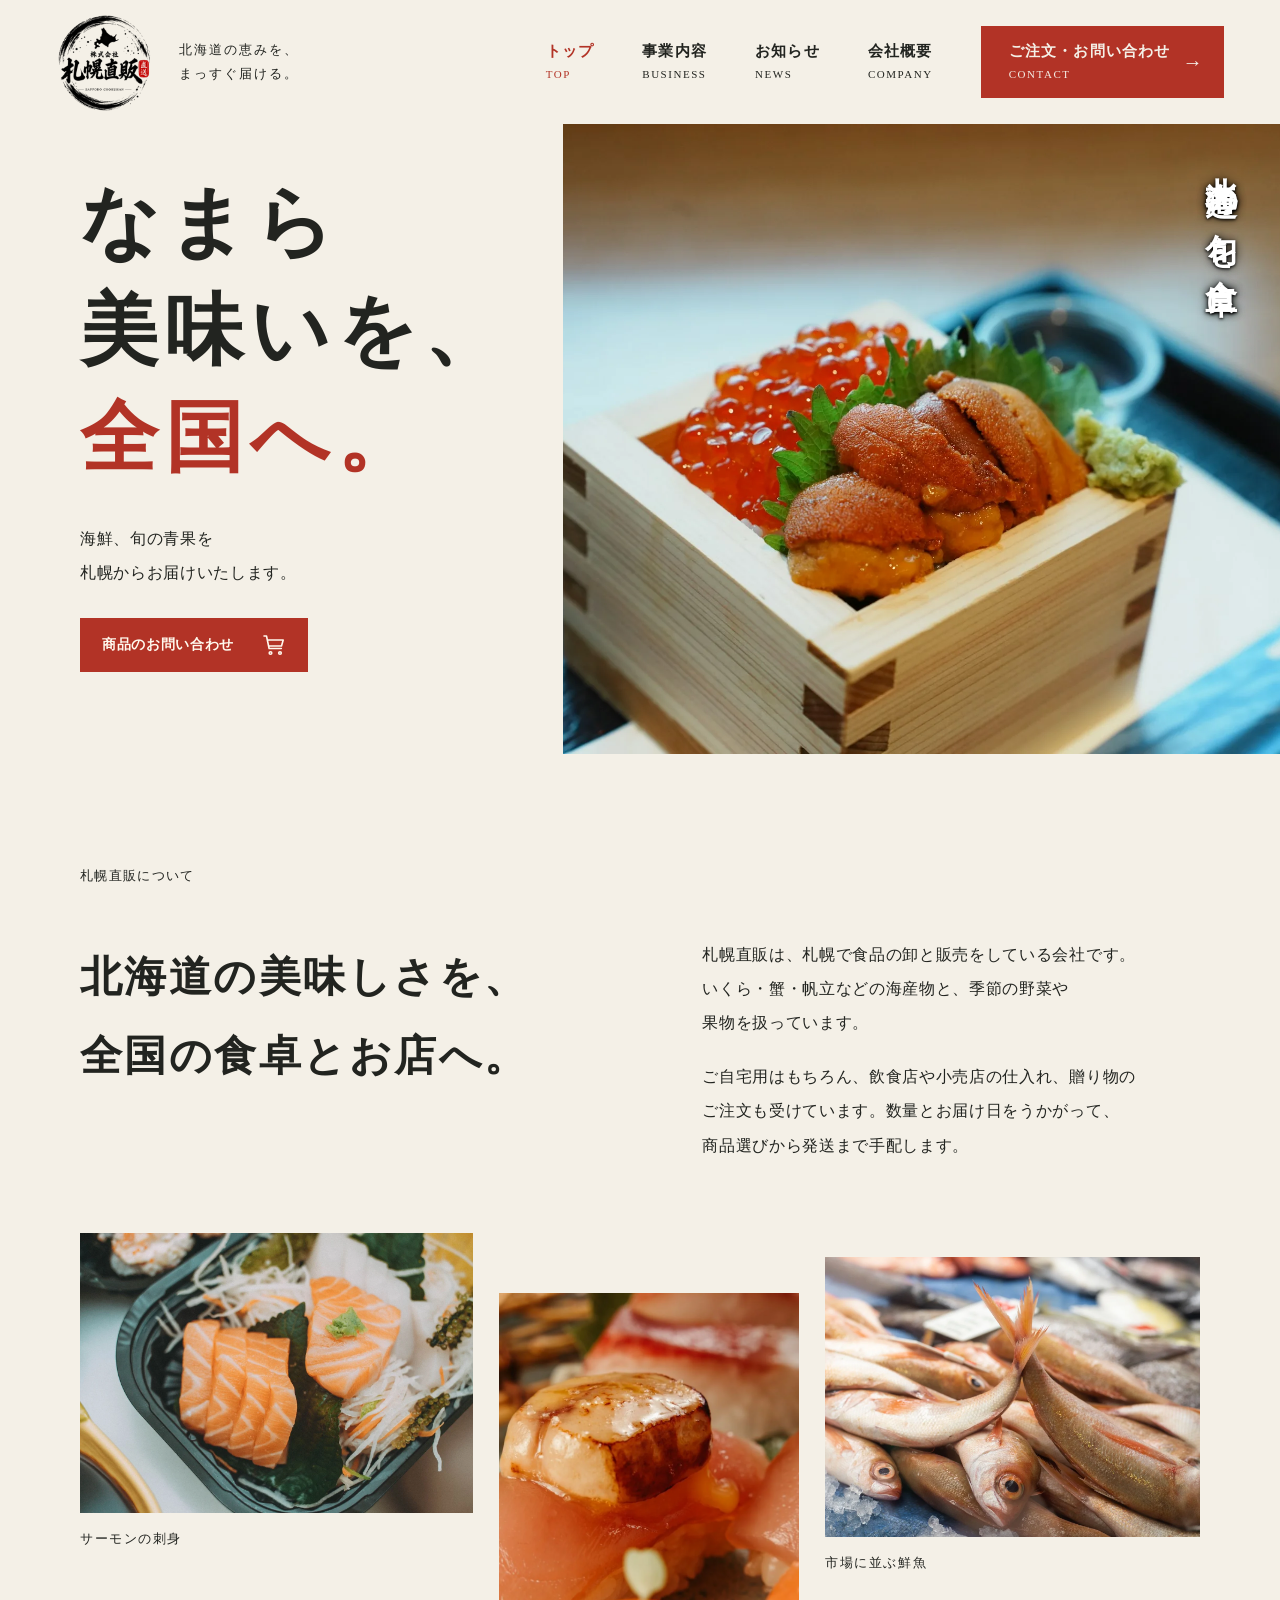
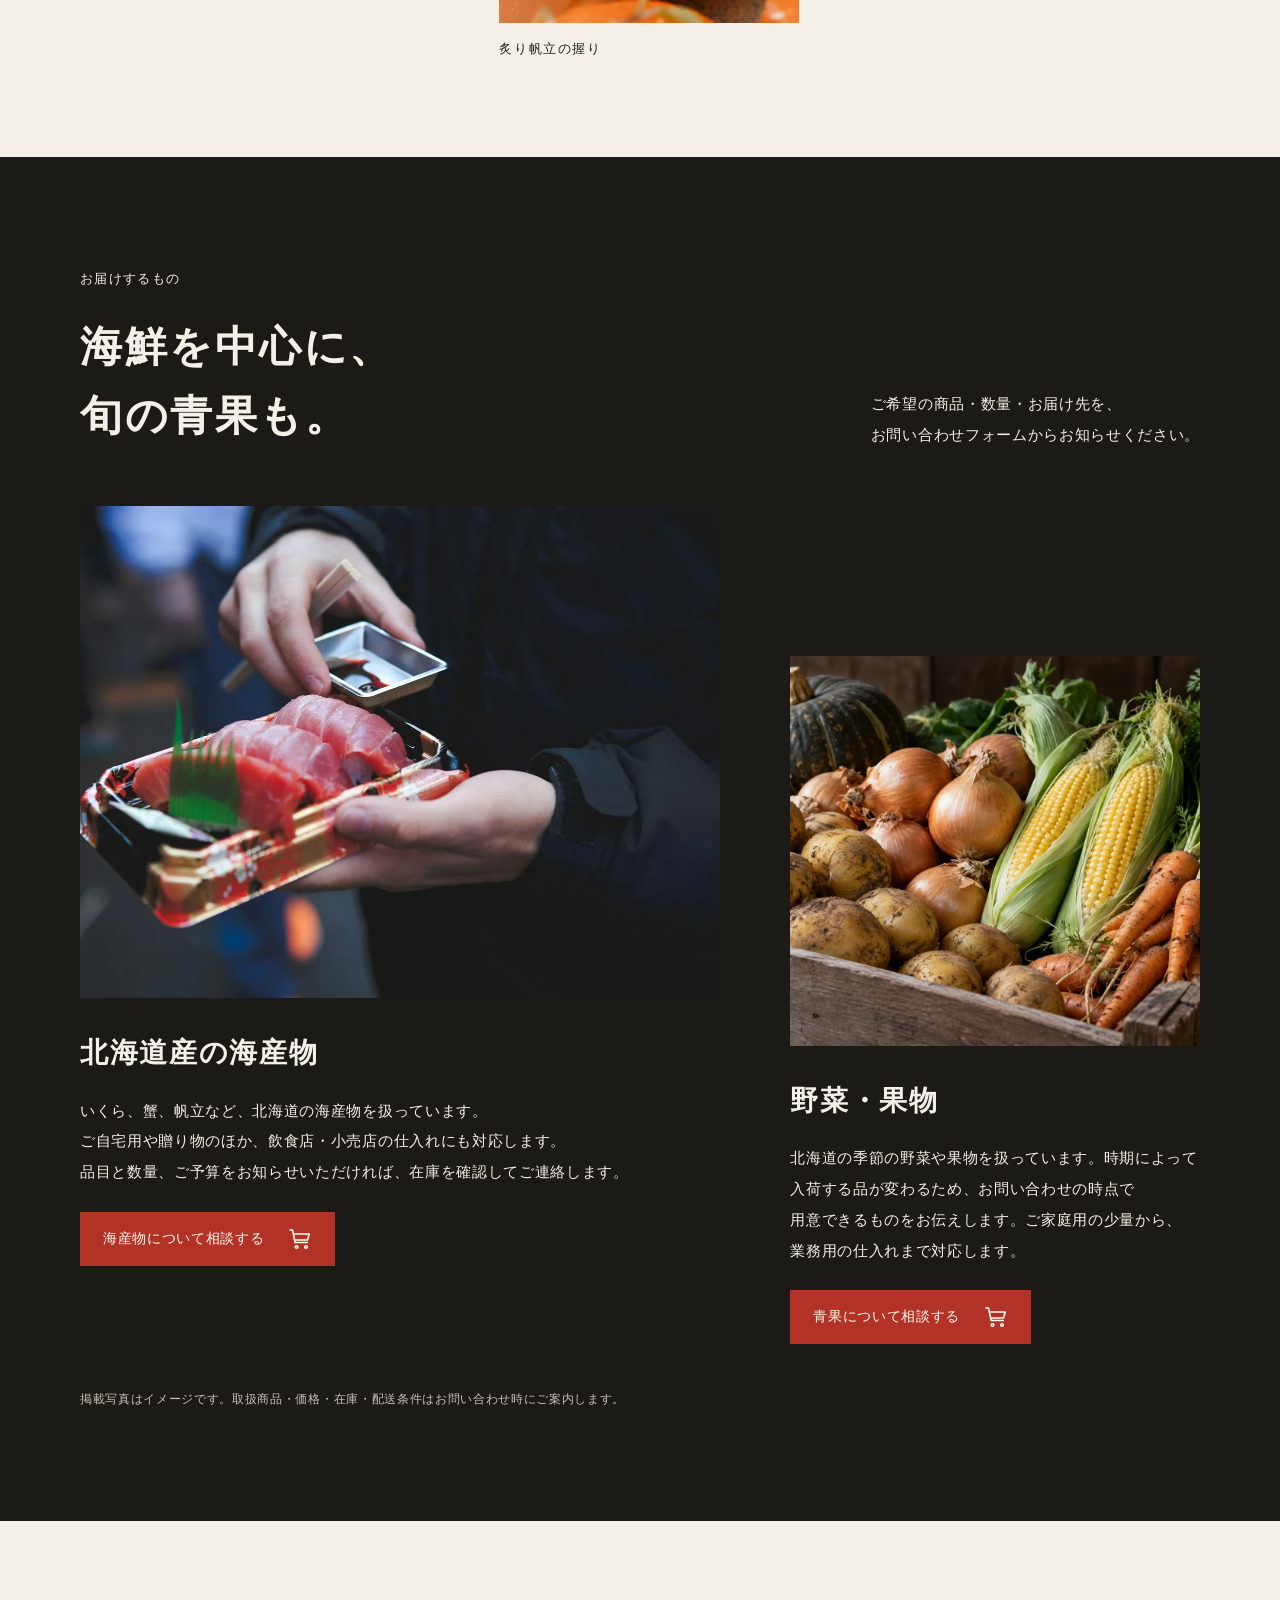
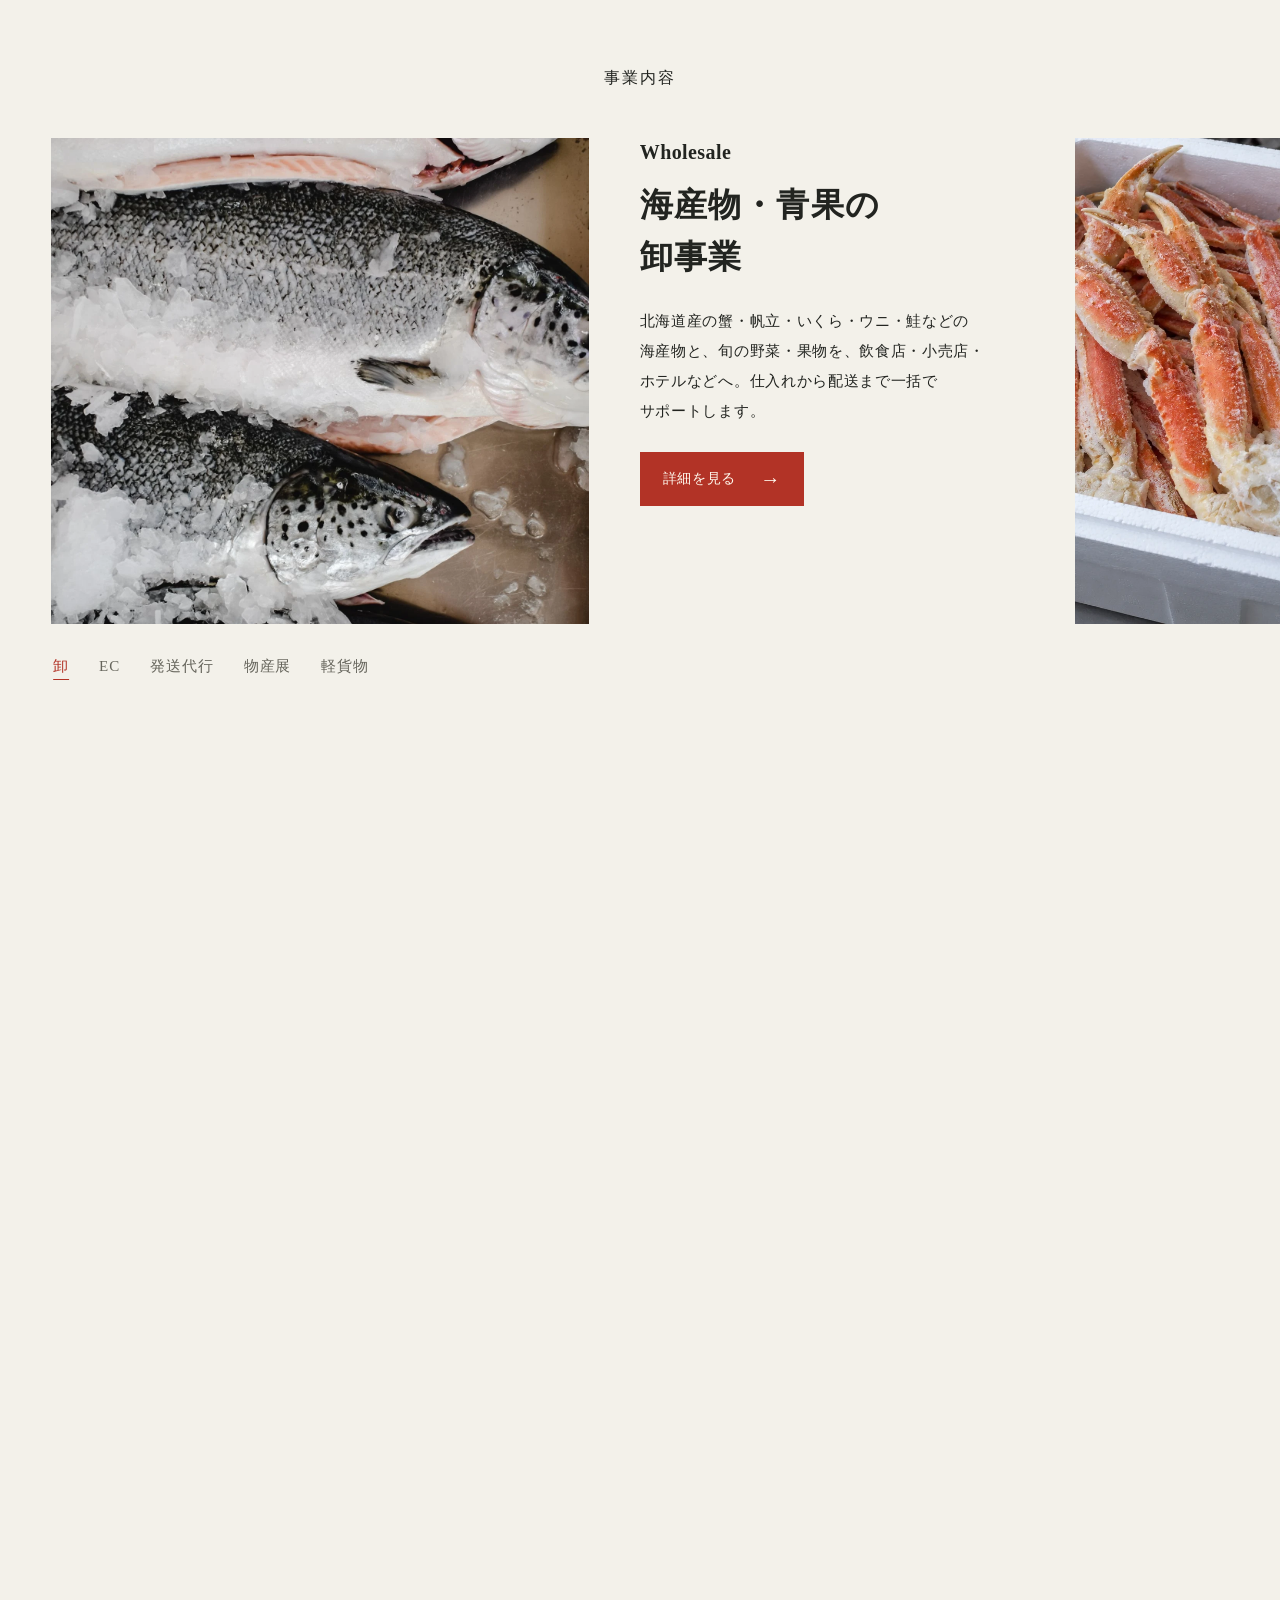
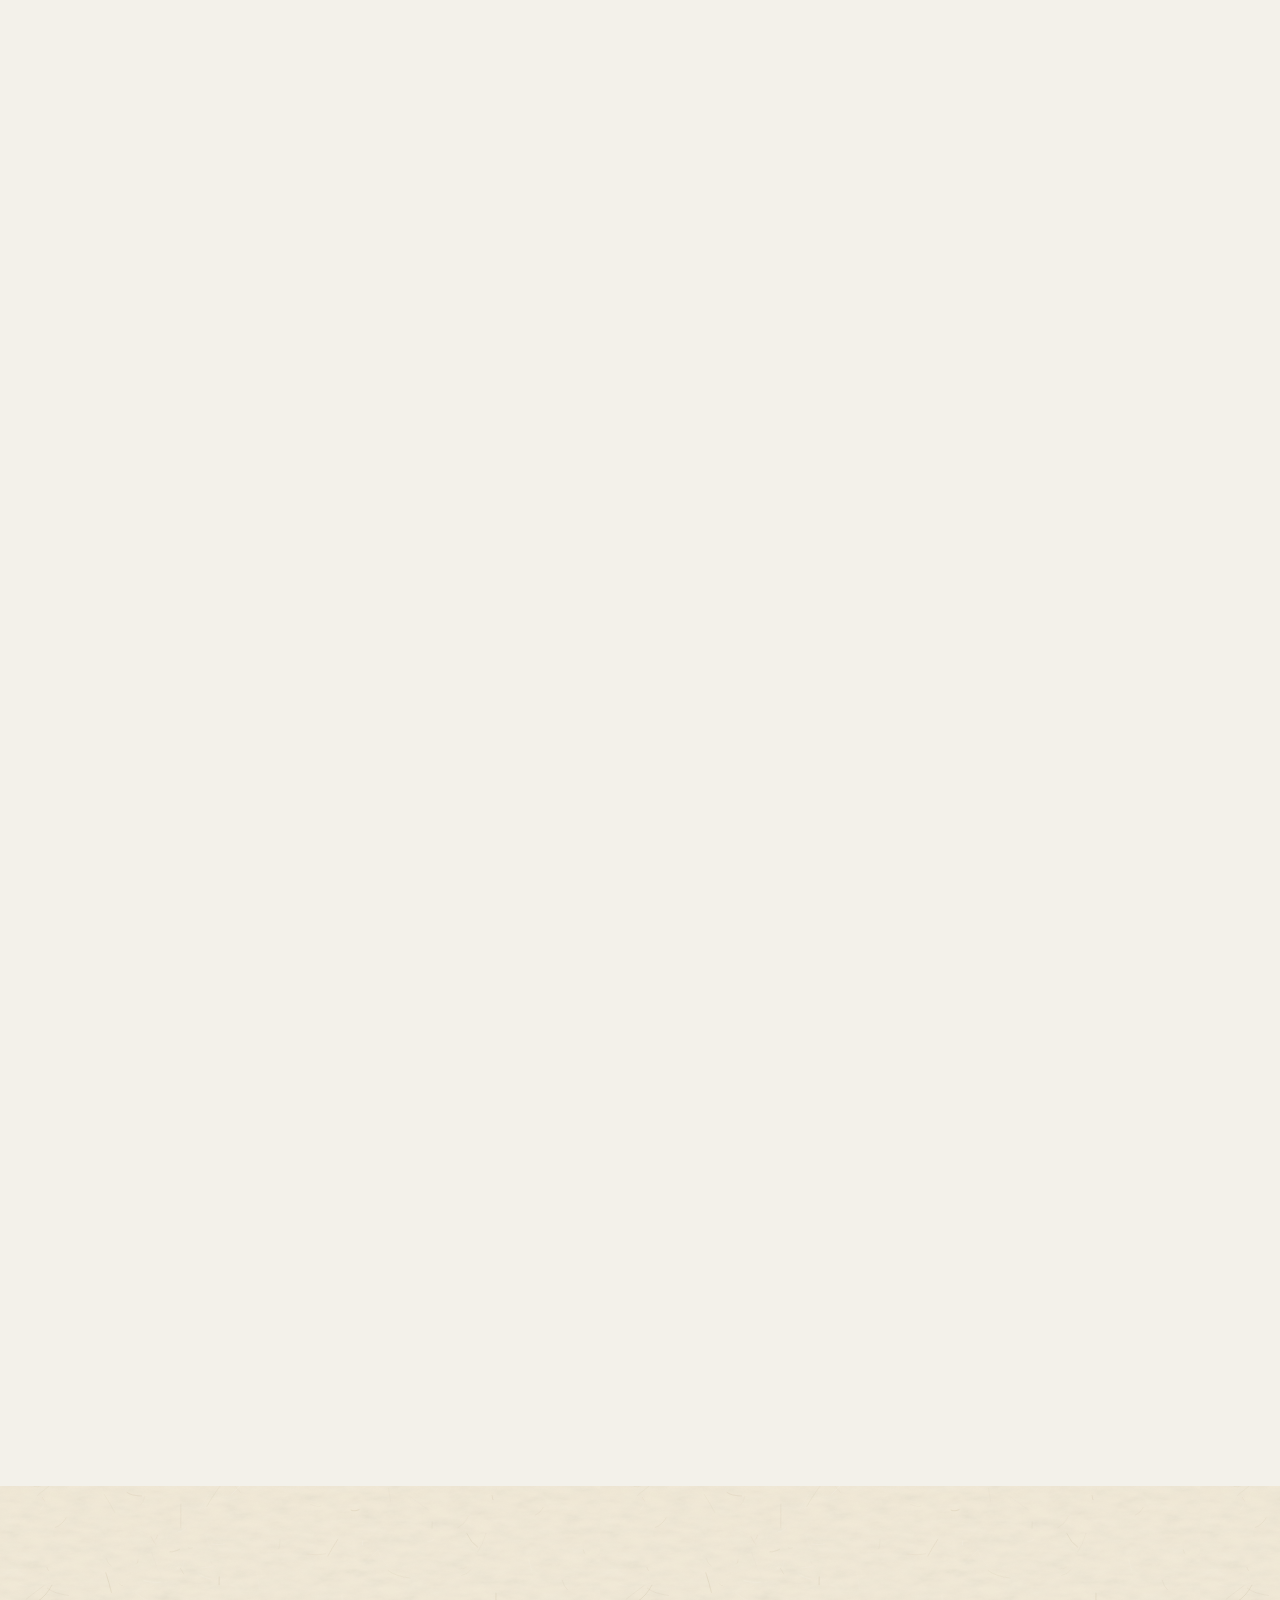
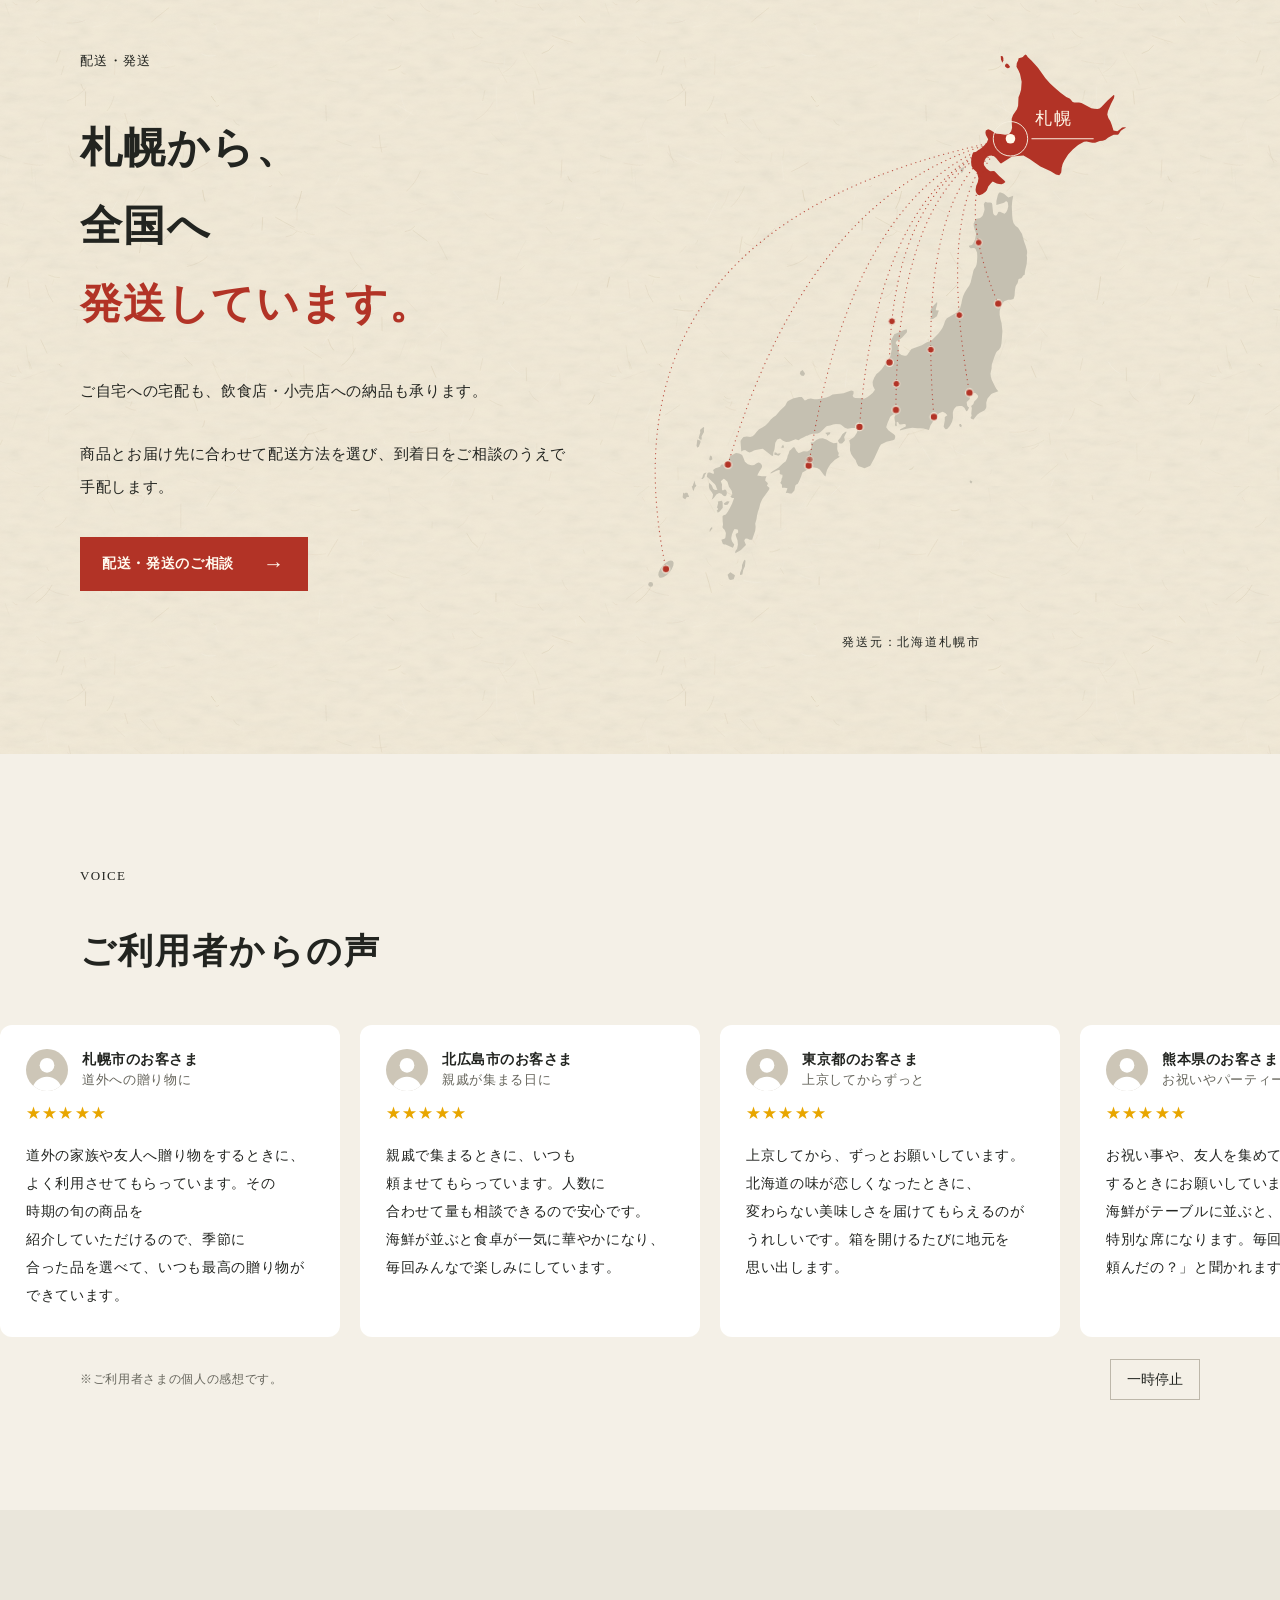
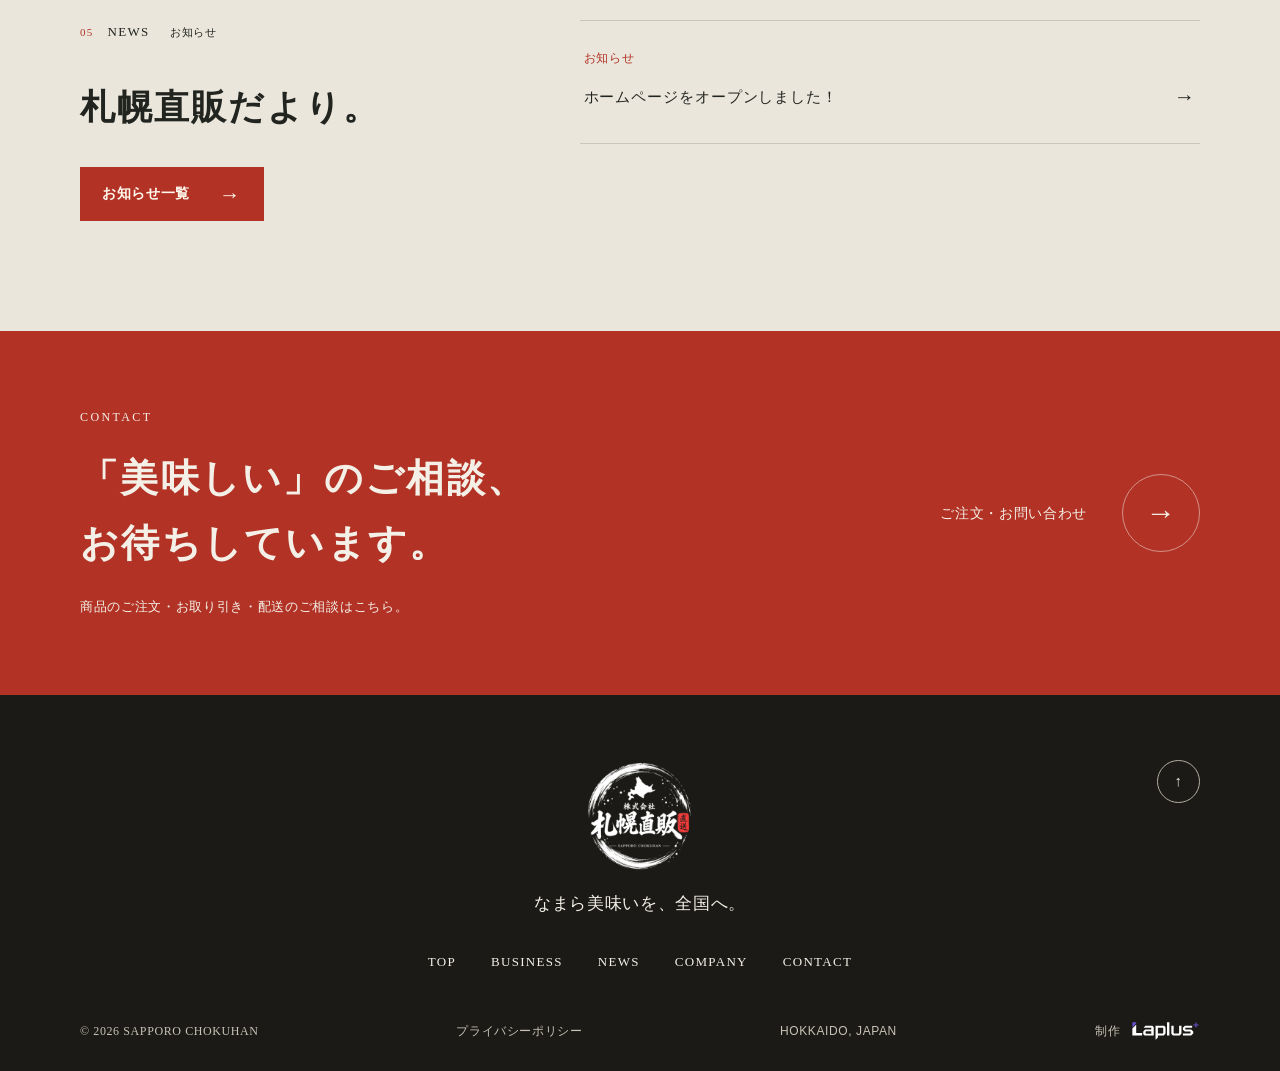
==== commit 54ee6835: "事業ページのご利用の流れにアイコンを追加（1.5.5）" ====
--- a/index.html
+++ b/index.html
@@ -1,4 +1,4 @@
-<!doctype html><html lang="ja"><head><meta charset="utf-8"><meta name="viewport" content="width=device-width, initial-scale=1"><meta name="robots" content="noindex,nofollow"><meta name="theme-color" content="#f4f0e7"><title>なまら美味いを、全国へ。 | 株式会社 札幌直販</title><link rel="icon" type="image/svg+xml" href="assets/logo.svg"><link rel="stylesheet" href="assets/site.css?v=1eba6678"></head><body><a class="skip-link" href="#main">本文へスキップ</a>
+<!doctype html><html lang="ja"><head><meta charset="utf-8"><meta name="viewport" content="width=device-width, initial-scale=1"><meta name="robots" content="noindex,nofollow"><meta name="theme-color" content="#f4f0e7"><title>なまら美味いを、全国へ。 | 株式会社 札幌直販</title><link rel="icon" type="image/svg+xml" href="assets/logo.svg"><link rel="stylesheet" href="assets/site.css?v=8254238d"></head><body><a class="skip-link" href="#main">本文へスキップ</a>
 <header class="site-header">
   <a class="brand" href="index.html" aria-label="札幌直販 TOP"><img src="assets/logo.webp" alt="株式会社 札幌直販" width="98" height="98"><span>北海道の恵みを、<br>まっすぐ届ける。</span></a>
   <button class="menu-toggle" type="button" aria-expanded="false" aria-controls="site-nav"><span class="menu-word">MENU</span><span class="menu-lines" aria-hidden="true"></span></button>
--- a/assets/site.css
+++ b/assets/site.css
@@ -494,3 +494,11 @@
  .business-pagination button{font-size:14px}
 }
 .food-text p,.delivery-copy p{word-break:keep-all;overflow-wrap:anywhere}
+
+/* Business flow icons (1.5.5). */
+.bz-flow-icon{display:block;width:104px;height:104px;object-fit:contain;margin:14px 0 4px -8px}
+@media(max-width:760px){
+ .bz-flow li{display:grid;grid-template-columns:76px minmax(0,1fr);column-gap:16px;align-items:start}
+ .bz-flow li>.biz-num,.bz-flow li>h3,.bz-flow li>p{grid-column:2}
+ .bz-flow-icon{grid-column:1;grid-row:1/span 3;width:76px;height:76px;margin:0 0 0 -6px}
+}
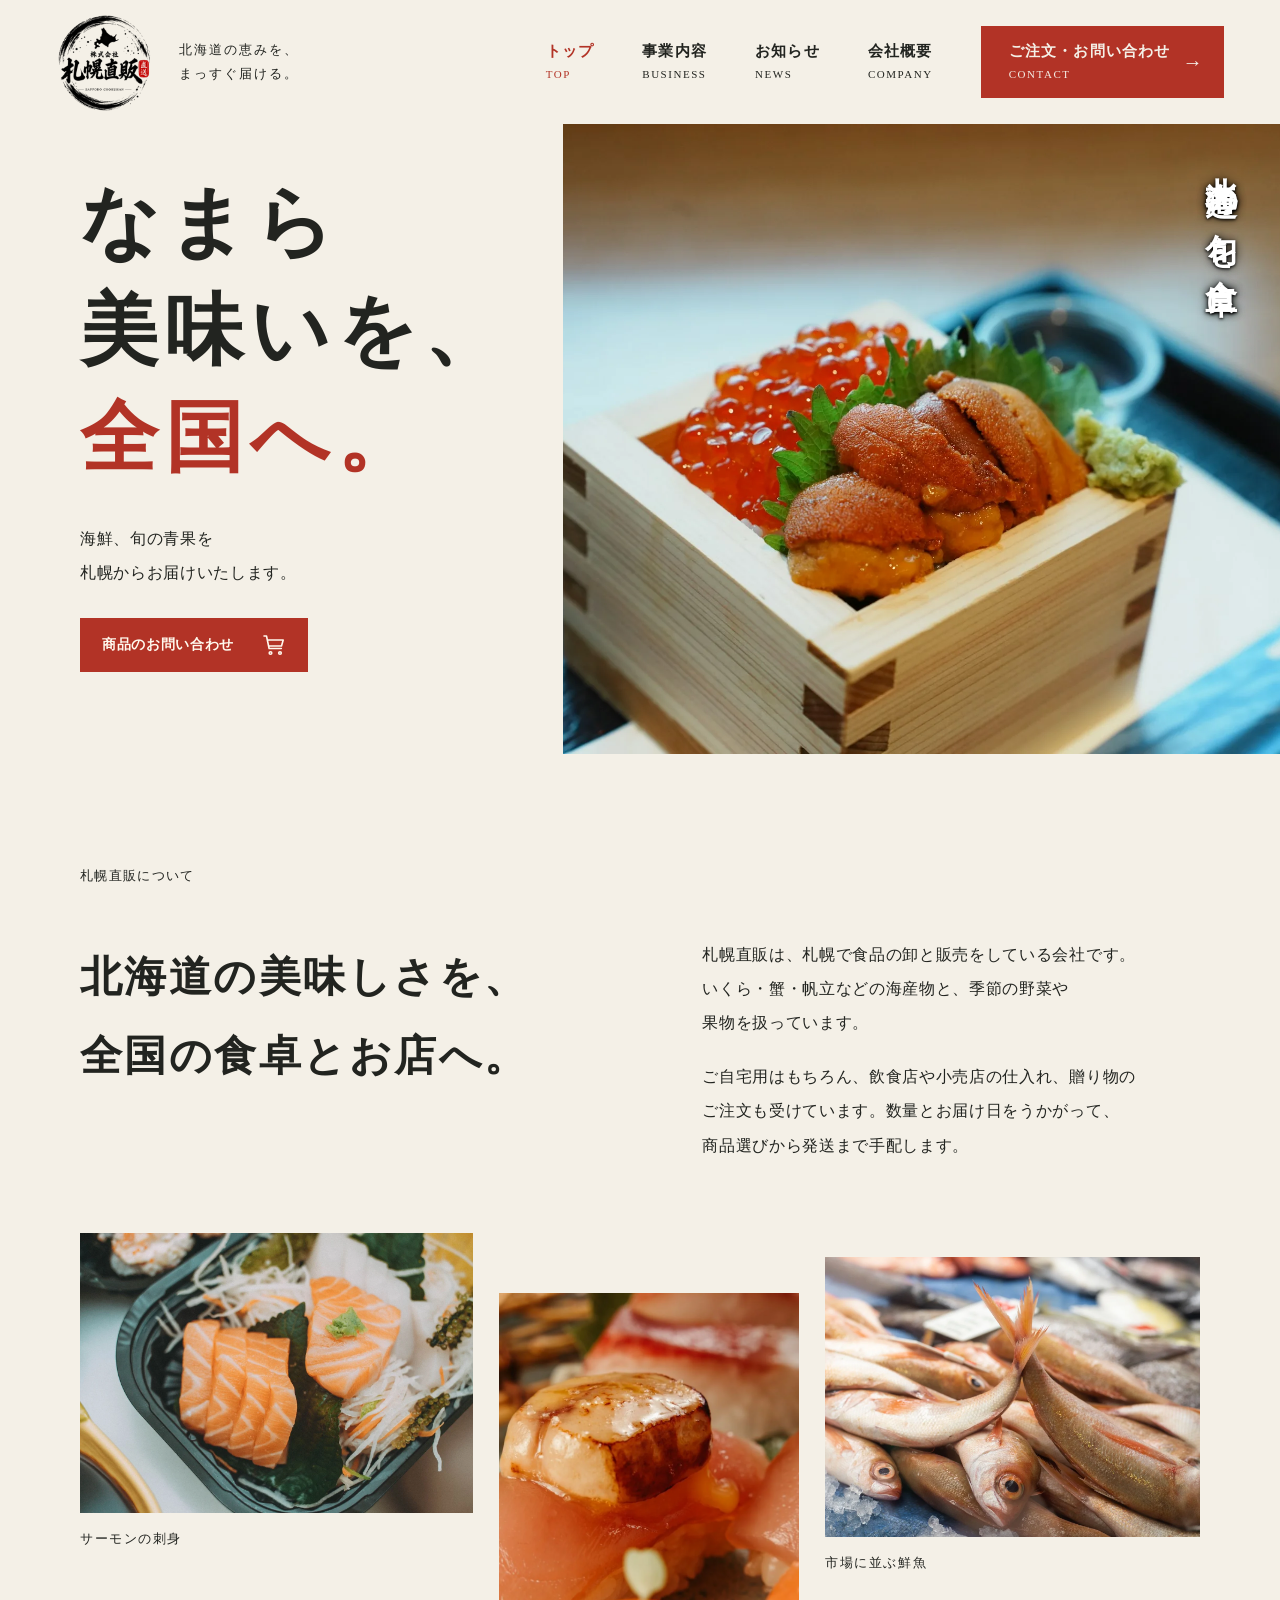
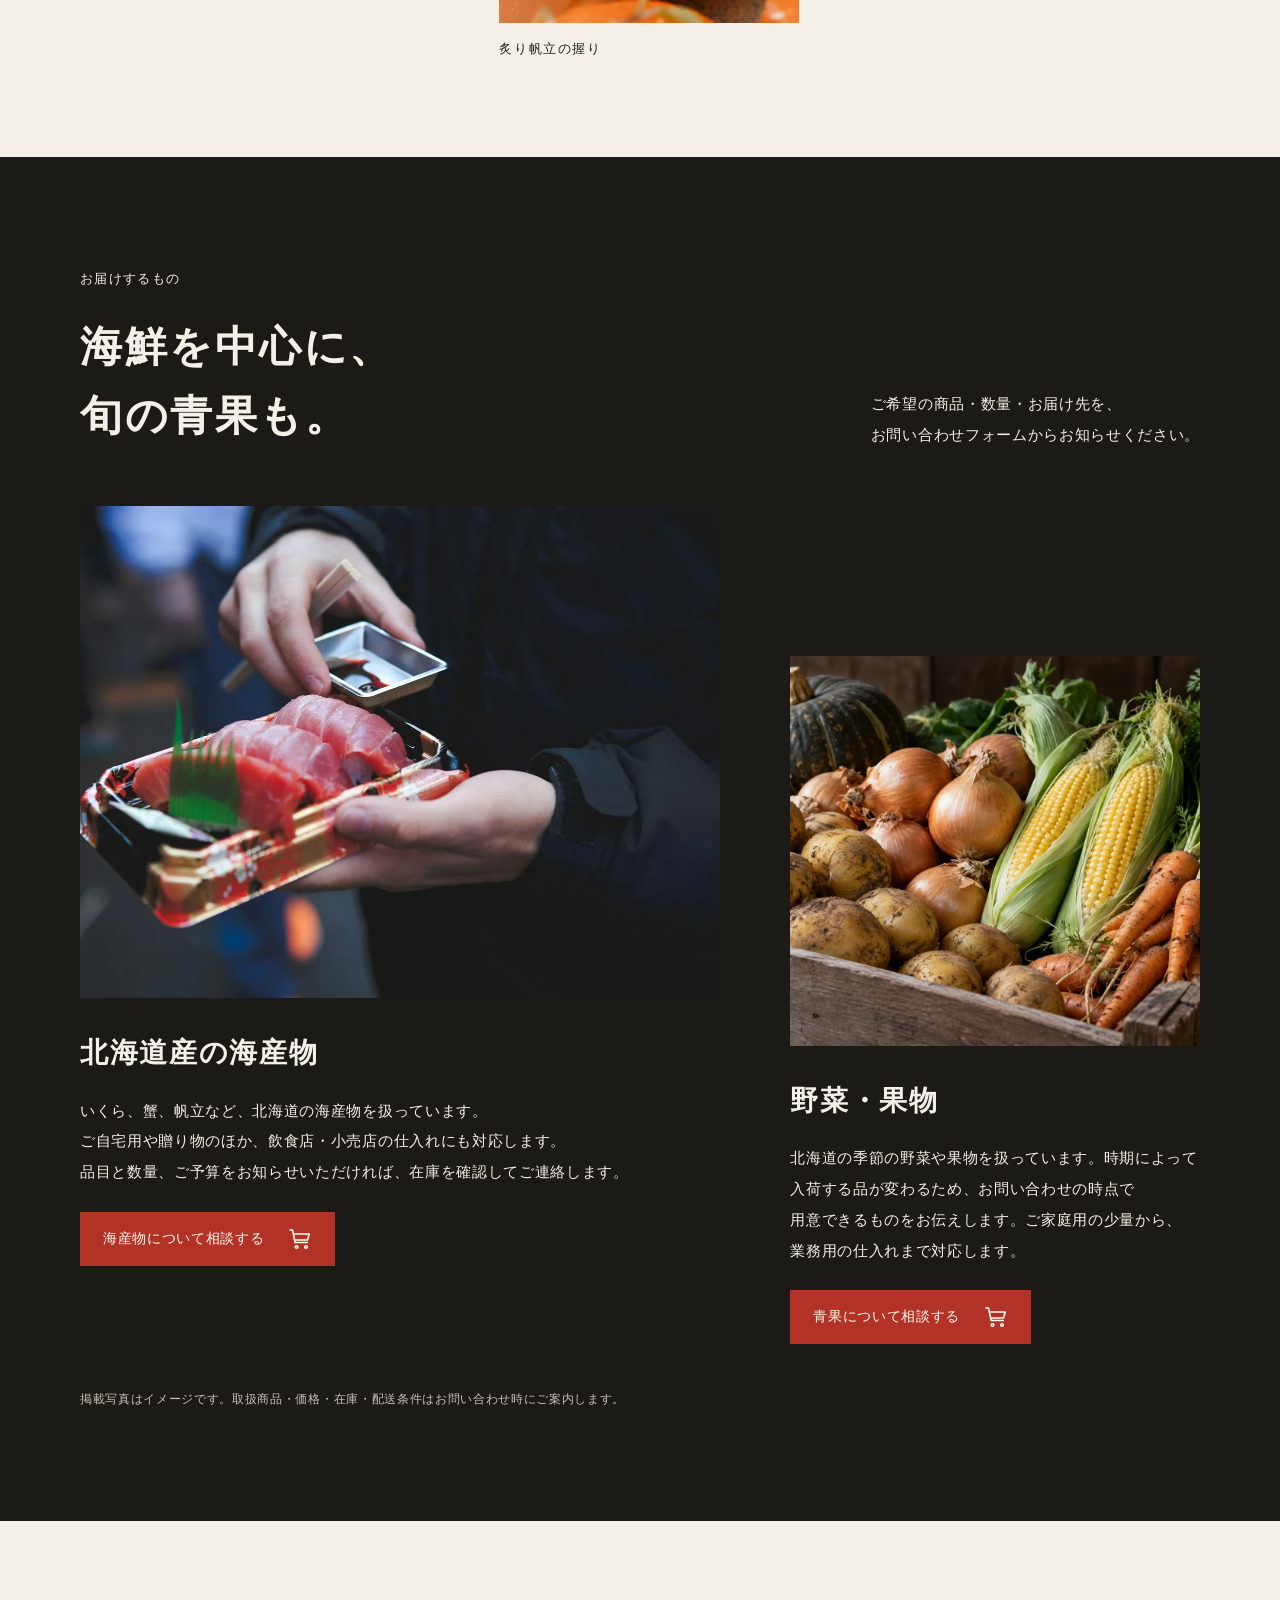
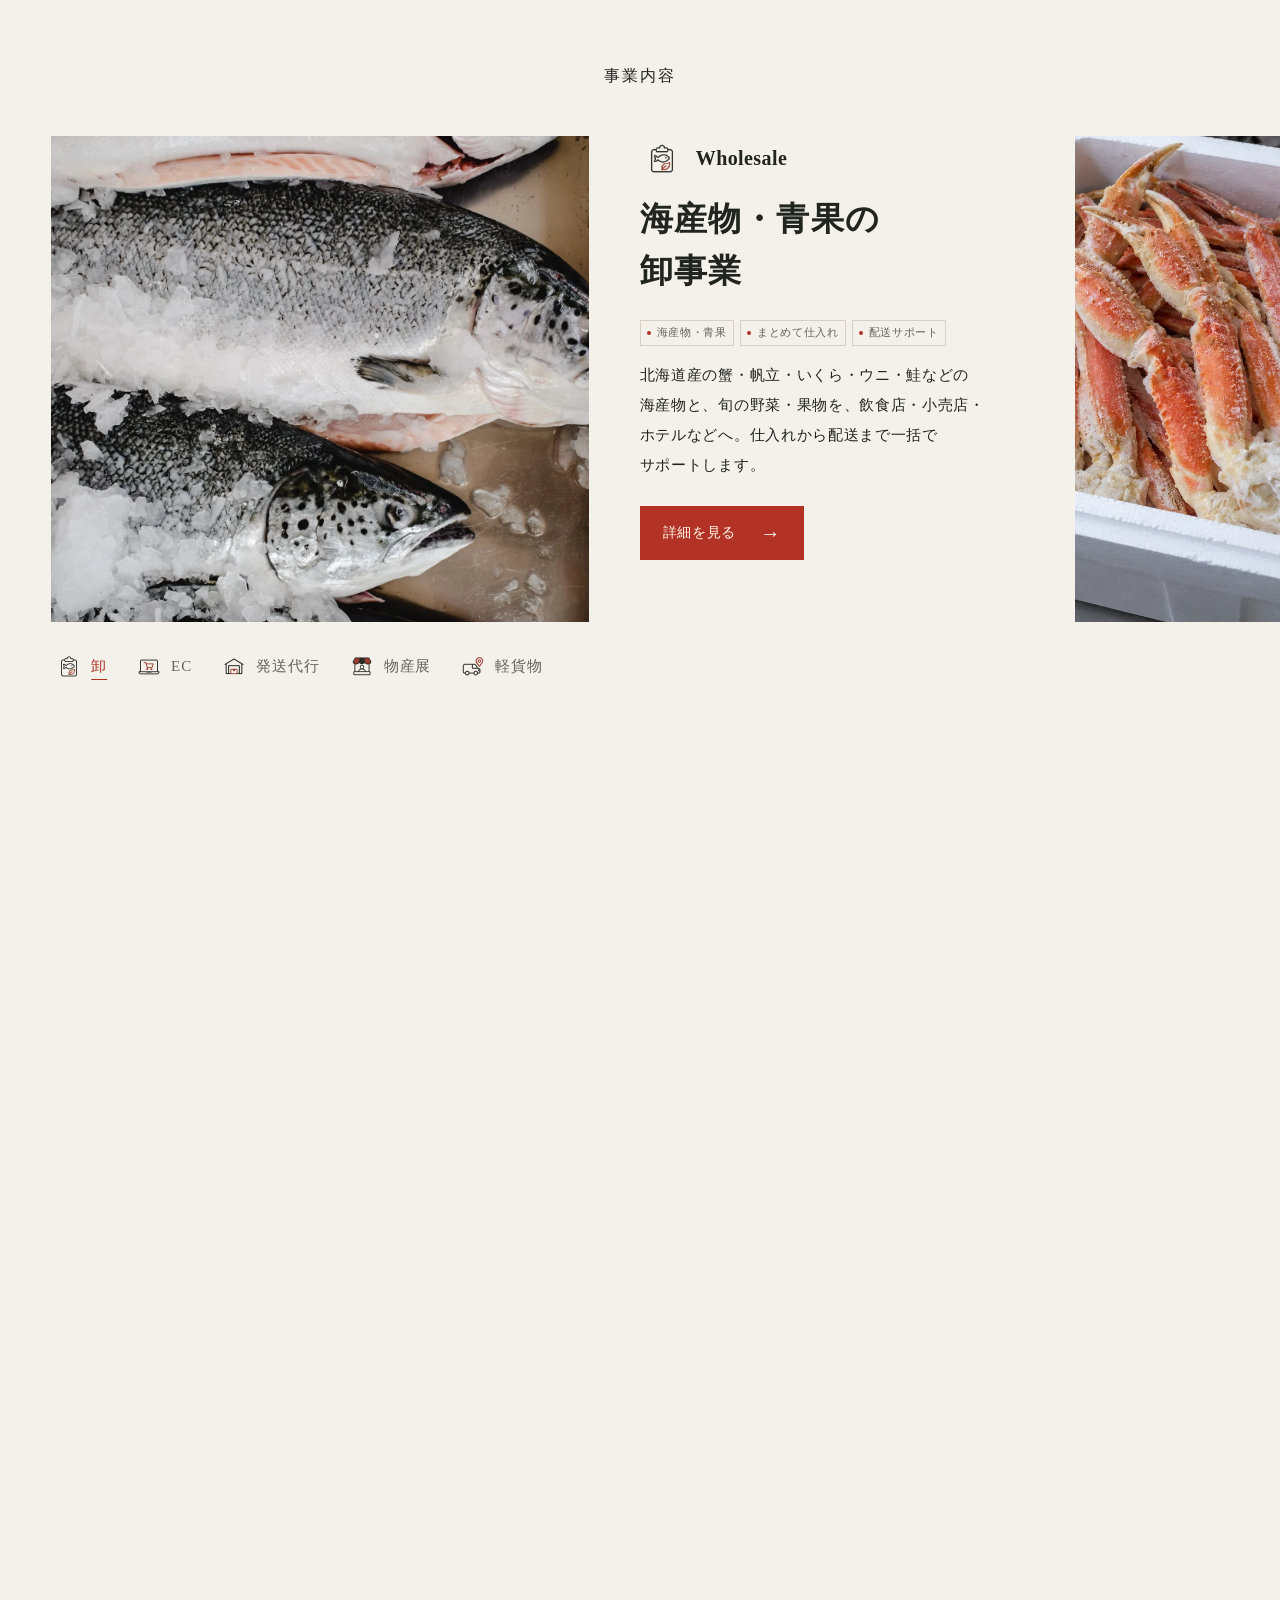
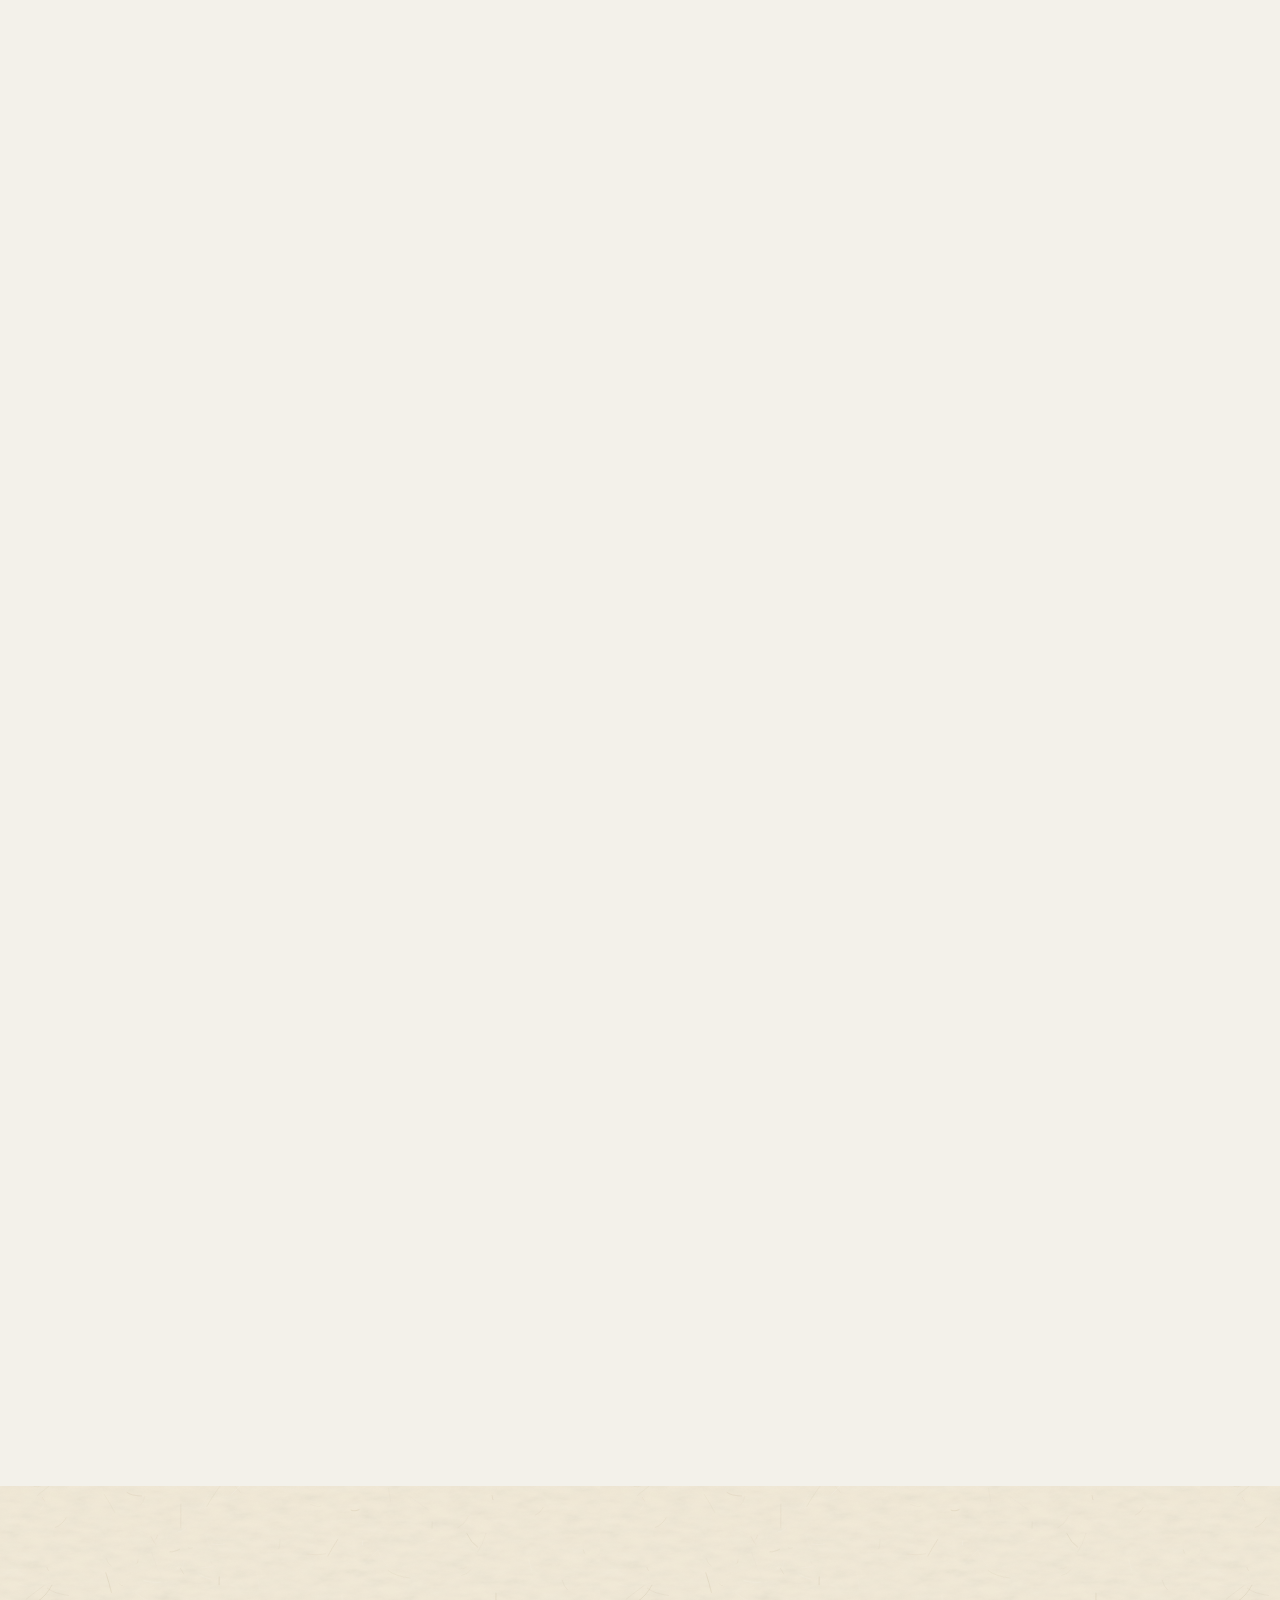
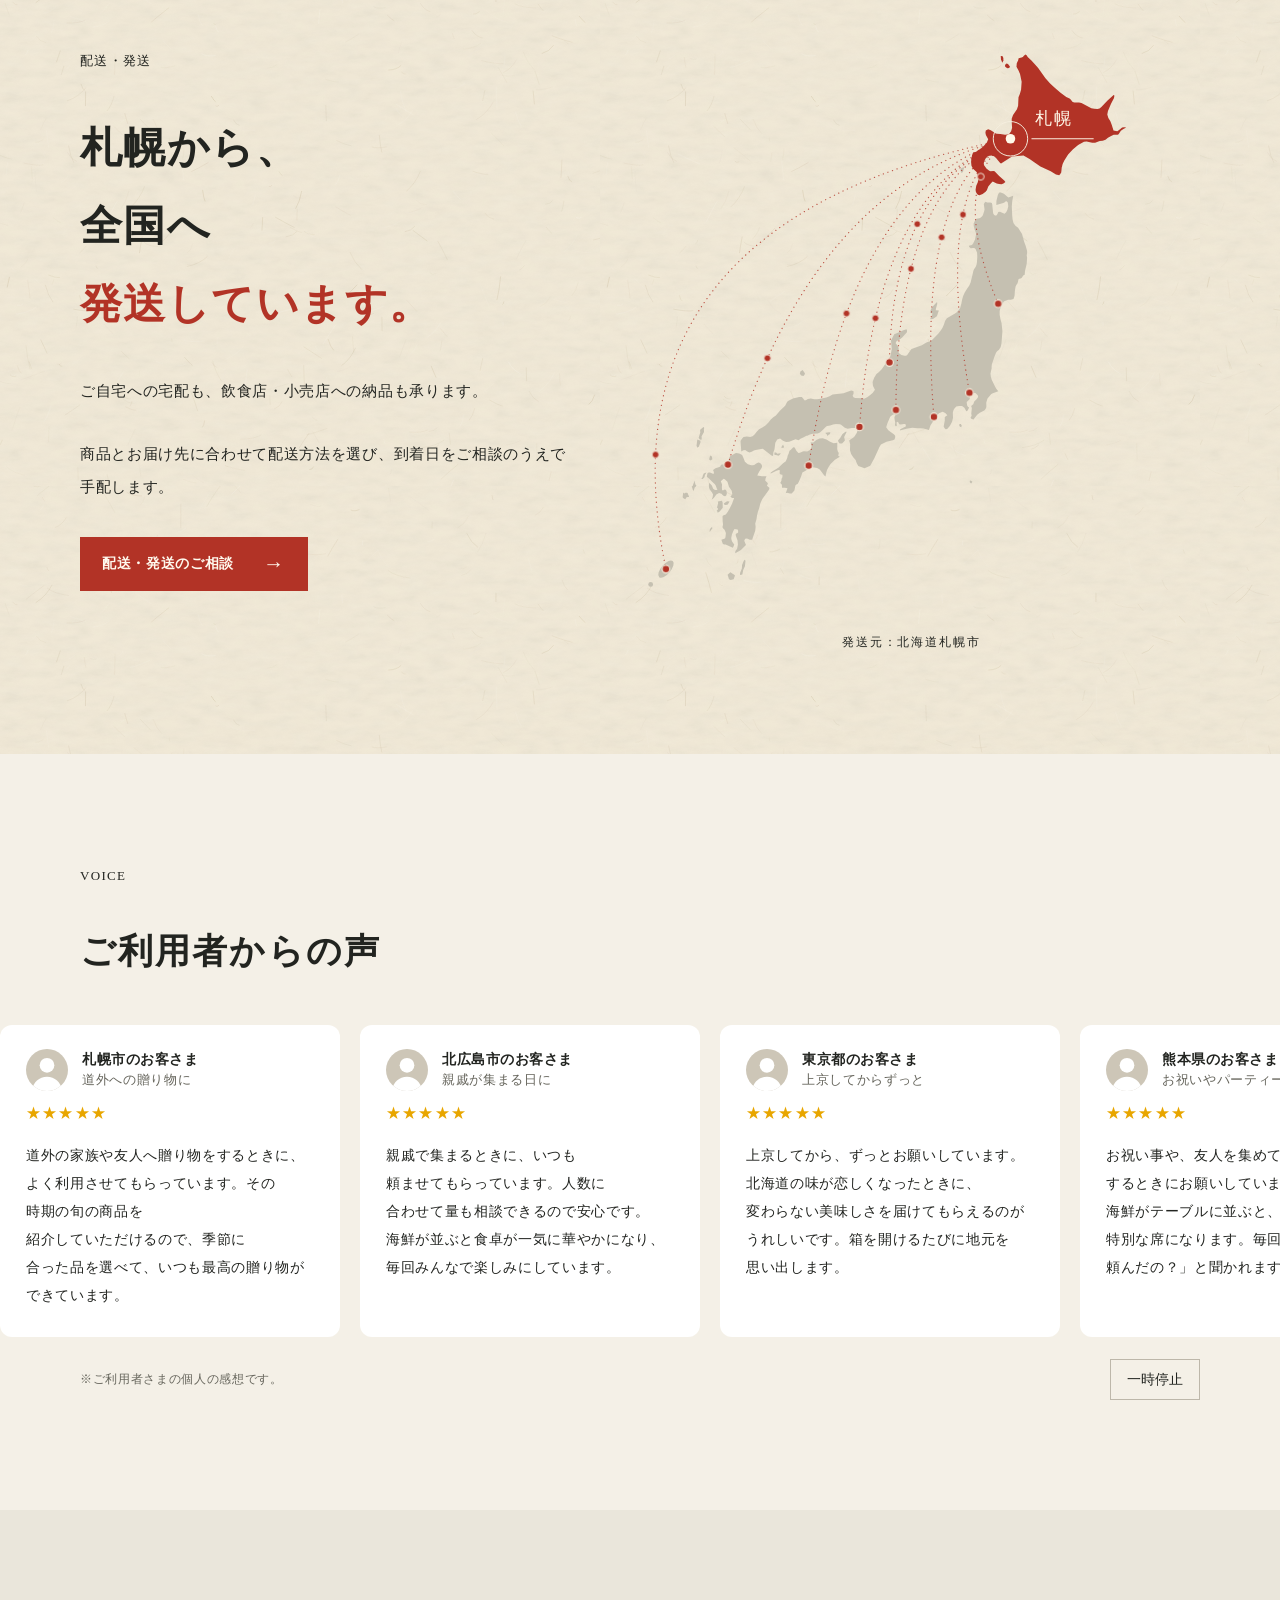
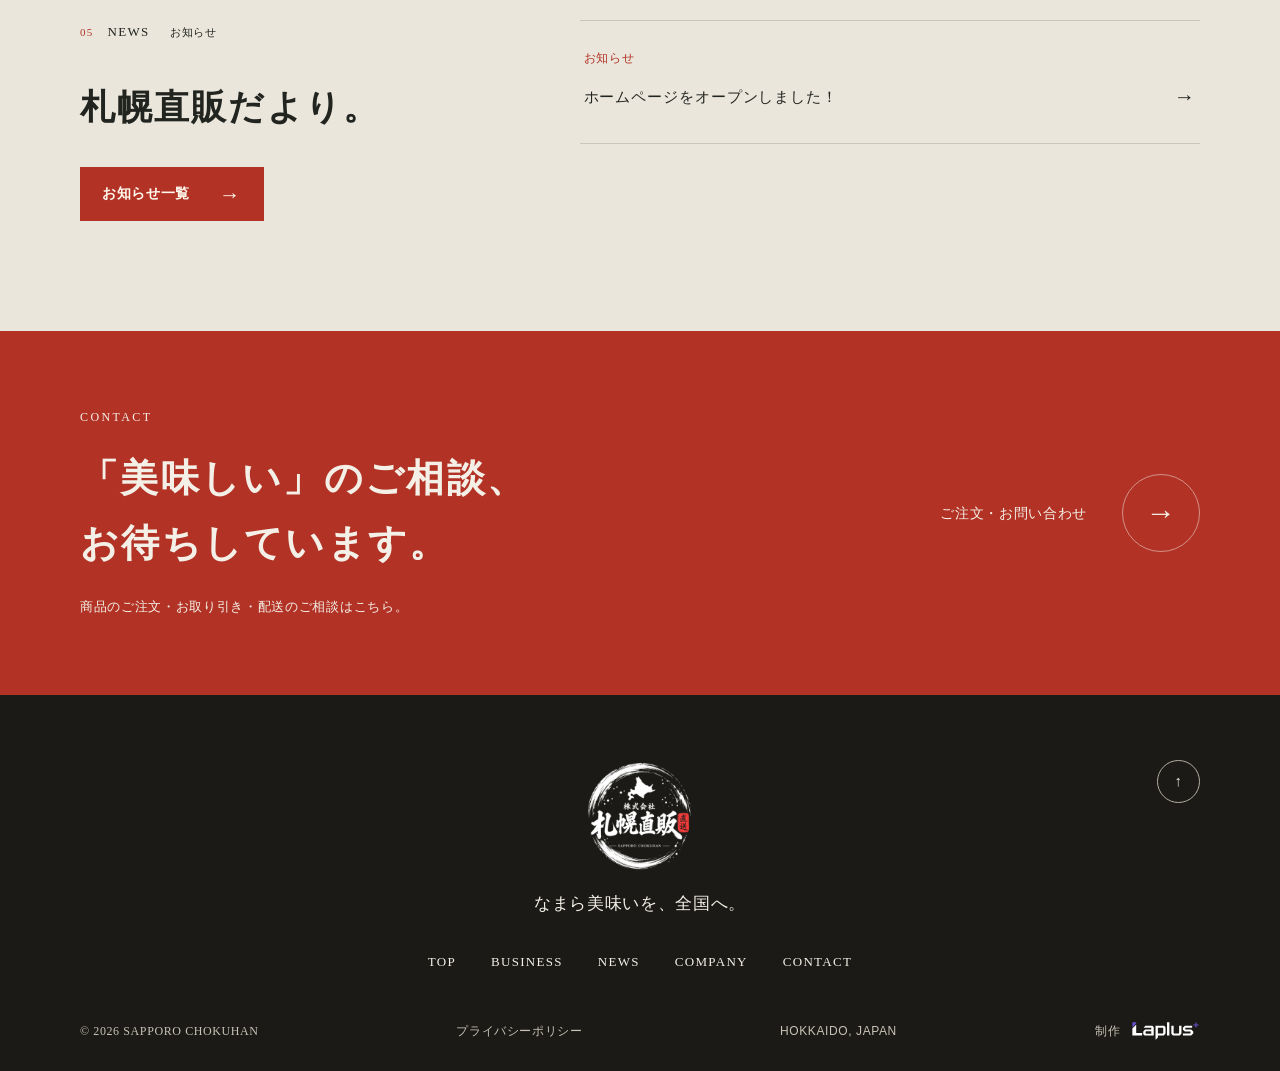
==== commit 5d9d93d6: "5事業のサービス・強み・料金と事業一覧をアイコンで視覚化 各サービスにアイコンと対応内容のキーワード、概要リンクを追加。トップと事業一覧に絵付きの案内を設け、スマートフォン用の配置も調整。" ====
--- a/index.html
+++ b/index.html
@@ -1,4 +1,4 @@
-<!doctype html><html lang="ja"><head><meta charset="utf-8"><meta name="viewport" content="width=device-width, initial-scale=1"><meta name="robots" content="noindex,nofollow"><meta name="theme-color" content="#f4f0e7"><title>なまら美味いを、全国へ。 | 株式会社 札幌直販</title><link rel="icon" type="image/svg+xml" href="assets/logo.svg"><link rel="stylesheet" href="assets/site.css?v=8254238d"></head><body><a class="skip-link" href="#main">本文へスキップ</a>
+<!doctype html><html lang="ja"><head><meta charset="utf-8"><meta name="viewport" content="width=device-width, initial-scale=1"><meta name="robots" content="noindex,nofollow"><meta name="theme-color" content="#f4f0e7"><title>なまら美味いを、全国へ。 | 株式会社 札幌直販</title><link rel="icon" type="image/svg+xml" href="assets/logo.svg"><link rel="stylesheet" href="assets/site.css?v=8254238d"><link rel="stylesheet" href="assets/visual.css?v=20261114a"></head><body><a class="skip-link" href="#main">本文へスキップ</a>
 <header class="site-header">
   <a class="brand" href="index.html" aria-label="札幌直販 TOP"><img src="assets/logo.webp" alt="株式会社 札幌直販" width="98" height="98"><span>北海道の恵みを、<br>まっすぐ届ける。</span></a>
   <button class="menu-toggle" type="button" aria-expanded="false" aria-controls="site-nav"><span class="menu-word">MENU</span><span class="menu-lines" aria-hidden="true"></span></button>
@@ -57,14 +57,14 @@
       <div class="business-heading"><h2 id="business-title">事業内容</h2></div>
       <div class="business-window" tabindex="0" role="region" aria-label="札幌直販の5つの事業。左右にスクロールしてご覧ください">
         <div class="business-track">
-          <article class="business-panel" id="business-1" aria-labelledby="business-name-1"><img class="business-photo" src="assets/salmon-market.webp" alt="氷の上に並ぶ鮭のイメージ" width="1400" height="2100" loading="lazy"><div class="business-copy"><div><p class="business-en">Wholesale</p><h3 id="business-name-1">海産物・青果の<br>卸事業</h3><p class="business-description">北海道産の蟹・帆立・いくら・ウニ・鮭などの海産物と、旬の野菜・果物を、飲食店・小売店・ホテルなどへ。仕入れから配送まで一括でサポートします。</p><a class="plain-link" href="business-wholesale.html">詳細を見る<span aria-hidden="true">→</span></a></div></div></article>
-          <article class="business-panel" id="business-2" aria-labelledby="business-name-2"><img class="business-photo" src="assets/frozen-seafood.webp" alt="冷凍のカニ脚とホタテの貝柱のイメージ" width="1400" height="933" loading="lazy"><div class="business-copy"><div><p class="business-en">Online sales</p><h3 id="business-name-2">EC・<br>インターネット販売</h3><p class="business-description">EC販売の立ち上げから、売上拡大・発送業務まで。商品ページの制作や販売戦略、受注管理、冷蔵・冷凍の発送まで、EC販売に関わる業務をまとめてサポートします。</p><a class="plain-link" href="business-online-sales.html">詳細を見る<span aria-hidden="true">→</span></a></div></div></article>
-          <article class="business-panel" id="business-3" aria-labelledby="business-name-3"><img class="business-photo" src="assets/packing-frozen-seafood-v2.webp" alt="発泡スチロール箱に袋入りの冷凍カニやホタテ、鮭を詰める作業のイメージ" width="1400" height="933" loading="lazy"><div class="business-copy"><div><p class="business-en">Fulfillment</p><h3 id="business-name-3">発送代行事業</h3><p class="business-description">商品の保管・在庫管理から、ピッキング・梱包、発送まで。常温・冷蔵・冷凍の商品に対応し、発送業務をまとめてお引き受けします。</p><a class="plain-link" href="business-fulfillment.html">詳細を見る<span aria-hidden="true">→</span></a></div></div></article>
-          <article class="business-panel" id="business-4" aria-labelledby="business-name-4"><img class="business-photo" src="assets/event-kaisen-bento.webp" alt="ショーケースに並ぶ海鮮弁当" width="768" height="1024" loading="lazy"><div class="business-copy"><div><p class="business-en">Events & local products</p><h3 id="business-name-4">イベント・<br>物産展事業</h3><p class="business-description">全国の百貨店・商業施設・地域イベントで、北海道産品を販売。商品の準備から接客・販売、撤収まで、催事の運営をまとめてお引き受けします。</p><a class="plain-link" href="business-events.html">詳細を見る<span aria-hidden="true">→</span></a></div></div></article>
-          <article class="business-panel" id="business-5" aria-labelledby="business-name-5"><img class="business-photo" src="assets/delivery.webp" alt="白い配送車に荷物を積み込んだイメージ" width="1400" height="933" loading="lazy"><div class="business-copy"><div><p class="business-en">Delivery</p><h3 id="business-name-5">軽貨物運送事業</h3><p class="business-description">札幌を拠点に、定期配送・スポット配送・企業専属のルート配送をお引き受け。食品や冷蔵・冷凍品の配送もご相談いただけます。</p><a class="plain-link" href="business-delivery.html">詳細を見る<span aria-hidden="true">→</span></a></div></div></article>
+          <article class="business-panel" id="business-1" aria-labelledby="business-name-1"><img class="business-photo" src="assets/salmon-market.webp" alt="氷の上に並ぶ鮭のイメージ" width="1400" height="2100" loading="lazy"><div class="business-copy"><div><p class="business-en"><img class="visual-icon" src="assets/flow-wholesale-02.webp" alt="" width="44" height="44" loading="lazy" decoding="async">Wholesale</p><h3 id="business-name-1">海産物・青果の<br>卸事業</h3><ul class="visual-keywords" aria-label="対応内容"><li>海産物・青果</li><li>まとめて仕入れ</li><li>配送サポート</li></ul><p class="business-description">北海道産の蟹・帆立・いくら・ウニ・鮭などの海産物と、旬の野菜・果物を、飲食店・小売店・ホテルなどへ。仕入れから配送まで一括でサポートします。</p><a class="plain-link" href="business-wholesale.html">詳細を見る<span aria-hidden="true">→</span></a></div></div></article>
+          <article class="business-panel" id="business-2" aria-labelledby="business-name-2"><img class="business-photo" src="assets/frozen-seafood.webp" alt="冷凍のカニ脚とホタテの貝柱のイメージ" width="1400" height="933" loading="lazy"><div class="business-copy"><div><p class="business-en"><img class="visual-icon" src="assets/flow-online-sales-03.webp" alt="" width="44" height="44" loading="lazy" decoding="async">Online sales</p><h3 id="business-name-2">EC・<br>インターネット販売</h3><ul class="visual-keywords" aria-label="対応内容"><li>EC運営</li><li>商品企画</li><li>受注・発送</li></ul><p class="business-description">EC販売の立ち上げから、売上拡大・発送業務まで。商品ページの制作や販売戦略、受注管理、冷蔵・冷凍の発送まで、EC販売に関わる業務をまとめてサポートします。</p><a class="plain-link" href="business-online-sales.html">詳細を見る<span aria-hidden="true">→</span></a></div></div></article>
+          <article class="business-panel" id="business-3" aria-labelledby="business-name-3"><img class="business-photo" src="assets/packing-frozen-seafood-v2.webp" alt="発泡スチロール箱に袋入りの冷凍カニやホタテ、鮭を詰める作業のイメージ" width="1400" height="933" loading="lazy"><div class="business-copy"><div><p class="business-en"><img class="visual-icon" src="assets/flow-fulfillment-03.webp" alt="" width="44" height="44" loading="lazy" decoding="async">Fulfillment</p><h3 id="business-name-3">発送代行事業</h3><ul class="visual-keywords" aria-label="対応内容"><li>商品保管</li><li>ピッキング・梱包</li><li>全国発送</li></ul><p class="business-description">商品の保管・在庫管理から、ピッキング・梱包、発送まで。常温・冷蔵・冷凍の商品に対応し、発送業務をまとめてお引き受けします。</p><a class="plain-link" href="business-fulfillment.html">詳細を見る<span aria-hidden="true">→</span></a></div></div></article>
+          <article class="business-panel" id="business-4" aria-labelledby="business-name-4"><img class="business-photo" src="assets/event-kaisen-bento.webp" alt="ショーケースに並ぶ海鮮弁当" width="768" height="1024" loading="lazy"><div class="business-copy"><div><p class="business-en"><img class="visual-icon" src="assets/flow-events-04.webp" alt="" width="44" height="44" loading="lazy" decoding="async">Events & local products</p><h3 id="business-name-4">イベント・<br>物産展事業</h3><ul class="visual-keywords" aria-label="対応内容"><li>商品調達</li><li>会場設営</li><li>接客・販売</li></ul><p class="business-description">全国の百貨店・商業施設・地域イベントで、北海道産品を販売。商品の準備から接客・販売、撤収まで、催事の運営をまとめてお引き受けします。</p><a class="plain-link" href="business-events.html">詳細を見る<span aria-hidden="true">→</span></a></div></div></article>
+          <article class="business-panel" id="business-5" aria-labelledby="business-name-5"><img class="business-photo" src="assets/delivery.webp" alt="白い配送車に荷物を積み込んだイメージ" width="1400" height="933" loading="lazy"><div class="business-copy"><div><p class="business-en"><img class="visual-icon" src="assets/flow-delivery-04.webp" alt="" width="44" height="44" loading="lazy" decoding="async">Delivery</p><h3 id="business-name-5">軽貨物運送事業</h3><ul class="visual-keywords" aria-label="対応内容"><li>定期配送</li><li>スポット配送</li><li>企業専属・ルート配送</li></ul><p class="business-description">札幌を拠点に、定期配送・スポット配送・企業専属のルート配送をお引き受け。食品や冷蔵・冷凍品の配送もご相談いただけます。</p><a class="plain-link" href="business-delivery.html">詳細を見る<span aria-hidden="true">→</span></a></div></div></article>
         </div>
       </div>
-      <div class="business-bottom"><div class="business-pagination" aria-label="事業を選択"><button type="button" data-business="0" aria-label="海産物・青果の卸事業" aria-current="true">卸</button><button type="button" data-business="1" aria-label="EC・インターネット販売">EC</button><button type="button" data-business="2" aria-label="発送代行事業">発送代行</button><button type="button" data-business="3" aria-label="イベント・物産展事業">物産展</button><button type="button" data-business="4" aria-label="軽貨物運送事業">軽貨物</button></div></div>
+      <div class="business-bottom"><div class="business-pagination" aria-label="事業を選択"><button type="button" data-business="0" aria-label="海産物・青果の卸事業" aria-current="true"><img class="visual-icon" src="assets/flow-wholesale-02.webp" alt="" width="34" height="34" loading="lazy" decoding="async"><span>卸</span></button><button type="button" data-business="1" aria-label="EC・インターネット販売"><img class="visual-icon" src="assets/flow-online-sales-03.webp" alt="" width="34" height="34" loading="lazy" decoding="async"><span>EC</span></button><button type="button" data-business="2" aria-label="発送代行事業"><img class="visual-icon" src="assets/flow-fulfillment-03.webp" alt="" width="34" height="34" loading="lazy" decoding="async"><span>発送代行</span></button><button type="button" data-business="3" aria-label="イベント・物産展事業"><img class="visual-icon" src="assets/flow-events-04.webp" alt="" width="34" height="34" loading="lazy" decoding="async"><span>物産展</span></button><button type="button" data-business="4" aria-label="軽貨物運送事業"><img class="visual-icon" src="assets/flow-delivery-04.webp" alt="" width="34" height="34" loading="lazy" decoding="async"><span>軽貨物</span></button></div></div>
     </div>
   </section>
 
--- a/assets/visual.css
+++ b/assets/visual.css
@@ -0,0 +1,93 @@
+/* Visual service guides: Sapporo Chokuhan, 2026-11-14. */
+.visual-icon{display:block;flex:none;object-fit:contain;max-width:100%;height:auto}
+.visual-service-guide{display:grid;grid-template-columns:repeat(3,minmax(0,1fr));gap:16px;margin-top:46px}
+.visual-service-guide a{display:flex;align-items:center;gap:12px;padding:20px 14px;background:var(--paper-deep);border:1px solid var(--line);transition:background .2s,border-color .2s}
+.visual-service-guide a:hover{background:#e7e0d1;border-color:var(--red)}
+.visual-service-guide .visual-icon{width:64px;height:64px}
+.visual-service-guide strong{display:block;font-family:var(--serif);font-size:16px;line-height:1.55}
+.visual-service-guide small{display:block;margin-top:5px;color:var(--muted);font-size:11px;line-height:1.6}
+.visual-service-guide b{margin-left:auto;color:var(--red);font-size:16px;font-weight:400}
+.visual-service-guide span{min-width:0}
+.bz-service-item{scroll-margin-top:85px}
+.visual-service-label{display:flex;align-items:center;gap:20px;margin-bottom:4px}
+.visual-service-symbol{display:flex;align-items:center;justify-content:center;width:96px;height:96px;border-radius:50%;background:var(--paper);flex:none}
+.visual-service-symbol .visual-icon{width:88px;height:88px}
+.visual-service-label .biz-num{font-size:12px;letter-spacing:.12em}
+.visual-keywords{display:flex;flex-wrap:wrap;gap:8px;list-style:none;margin:0 0 22px;padding:0}
+.visual-keywords li{display:inline-flex;align-items:center;gap:6px;font-size:12px;line-height:1.6;padding:5px 9px;border:1px solid var(--line);color:var(--muted)}
+.visual-keywords li::before{content:"";width:4px;height:4px;border-radius:50%;background:var(--red);flex:none}
+.bz-service .visual-keywords li{border-color:#ffffff30;color:#f4f0e7;background:#ffffff05}
+.bz-service .visual-keywords li::before{background:#e38b79}
+.visual-reason-top{display:flex;align-items:center;justify-content:space-between;gap:20px;margin-bottom:20px}
+.visual-reason-top .visual-icon{width:112px;height:112px}
+.visual-reason-top .bz-reason-num{font-size:20px;color:#a59585;align-self:flex-start;padding-top:12px}
+.bz-reason-list{gap:30px}
+.bz-reason-list>li{border-top:1px solid #c9c3b5;padding-top:20px}
+.bz-reason-list h3{margin-top:0}
+.visual-plan-head{display:flex;align-items:center;gap:12px;margin-bottom:16px}
+.visual-plan-head .visual-icon{width:56px;height:56px}
+.visual-plan-head h3{flex:1;margin:0;font-size:19px}
+.visual-directory{display:grid;grid-template-columns:repeat(5,minmax(0,1fr));gap:14px;margin-bottom:42px}
+.visual-directory a{position:relative;display:flex;flex-direction:column;align-items:center;justify-content:flex-start;text-align:center;background:var(--paper-deep);padding:22px 14px 26px;border:1px solid var(--line);transition:border-color .2s,background .2s}
+.visual-directory a:hover{border-color:var(--red);background:#e7e0d1}
+.visual-directory .visual-icon{width:88px;height:88px;margin-bottom:12px}
+.visual-directory strong{font-family:var(--serif);font-size:17px;line-height:1.6}
+.visual-directory span{font-size:11px;color:var(--muted);line-height:1.8;margin-top:5px}
+.visual-directory b{position:absolute;top:12px;right:12px;color:var(--red);font-size:14px;font-weight:400}
+.biz-row-copy .eyebrow{align-items:center;gap:12px}
+.biz-row-copy .eyebrow .visual-icon{width:44px;height:44px}
+.biz-row-copy .visual-keywords{margin-bottom:18px}
+.business-en{display:flex;align-items:center;gap:12px}
+.business-en .visual-icon{width:44px;height:44px}
+.business-copy .visual-keywords{margin:16px 0 14px;gap:6px}
+.business-copy .visual-keywords li{font-size:11px;padding:3px 6px}
+.business-pagination{gap:8px 22px}
+.business-pagination button{display:flex;align-items:center;gap:6px}
+.business-pagination .visual-icon{width:32px;height:32px}
+.visual-directory a:focus-visible,.visual-service-guide a:focus-visible{outline:2px solid var(--red);outline-offset:4px}
+@media(max-width:1050px){
+ .visual-service-guide{gap:10px}
+ .visual-service-guide a{flex-wrap:wrap;padding:16px}
+ .visual-service-guide .visual-icon{width:60px;height:60px}
+ .visual-service-guide span{flex-basis:calc(100% - 20px);order:2}
+ .visual-service-guide b{order:1}
+ .visual-plan-head{gap:8px}
+ .visual-plan-head h3{font-size:17px}
+ .visual-plan-head .visual-icon{width:48px;height:48px}
+}
+@media(max-width:760px){
+ .visual-service-guide{grid-template-columns:1fr;gap:10px;margin-top:30px}
+ .visual-service-guide a{flex-wrap:nowrap;gap:14px;padding:12px 16px}
+ .visual-service-guide .visual-icon{width:60px;height:60px}
+ .visual-service-guide span{flex-basis:auto;order:0}
+ .visual-service-guide strong{font-size:16px}
+ .visual-service-guide small{font-size:12px}
+ .visual-service-guide b{order:0}
+ .visual-service-symbol{width:84px;height:84px}
+ .visual-service-symbol .visual-icon{width:76px;height:76px}
+ .visual-service-label{gap:16px;margin-top:24px}
+ .visual-keywords{gap:6px;margin-bottom:18px}
+ .visual-keywords li{font-size:12px;padding:5px 8px}
+ .visual-reason-top{margin-bottom:14px}
+ .visual-reason-top .visual-icon{width:96px;height:96px}
+ .bz-reason-list{gap:28px}
+ .bz-reason-list>li{padding-top:16px}
+ .visual-plan-head .visual-icon{width:56px;height:56px}
+ .visual-plan-head h3{font-size:18px}
+ .visual-directory{grid-template-columns:repeat(2,minmax(0,1fr));gap:10px;margin-bottom:20px}
+ .visual-directory a{padding:18px 12px}
+ .visual-directory .visual-icon{width:72px;height:72px;margin-bottom:8px}
+ .visual-directory strong{font-size:16px}
+ .visual-directory span{font-size:11px}
+ .visual-directory a:last-child{grid-column:1/-1;display:grid;grid-template-columns:72px 1fr;column-gap:12px;text-align:left;align-items:center;padding:14px 20px}
+ .visual-directory a:last-child .visual-icon{grid-row:1/3;margin:0}
+ .visual-directory a:last-child strong{align-self:end}
+ .visual-directory a:last-child span{margin:2px 0 0;align-self:start}
+ .business-en .visual-icon{width:34px;height:34px}
+ .business-pagination{gap:6px 13px}
+ .business-pagination button{gap:4px;font-size:13px}
+ .business-pagination .visual-icon{width:24px;height:24px}
+ .business-copy .visual-keywords{margin:10px 0;gap:4px}
+ .business-copy .visual-keywords li{font-size:10px;padding:2px 5px}
+}
+@media(prefers-reduced-motion:reduce){.visual-directory a,.visual-service-guide a{transition:none}}
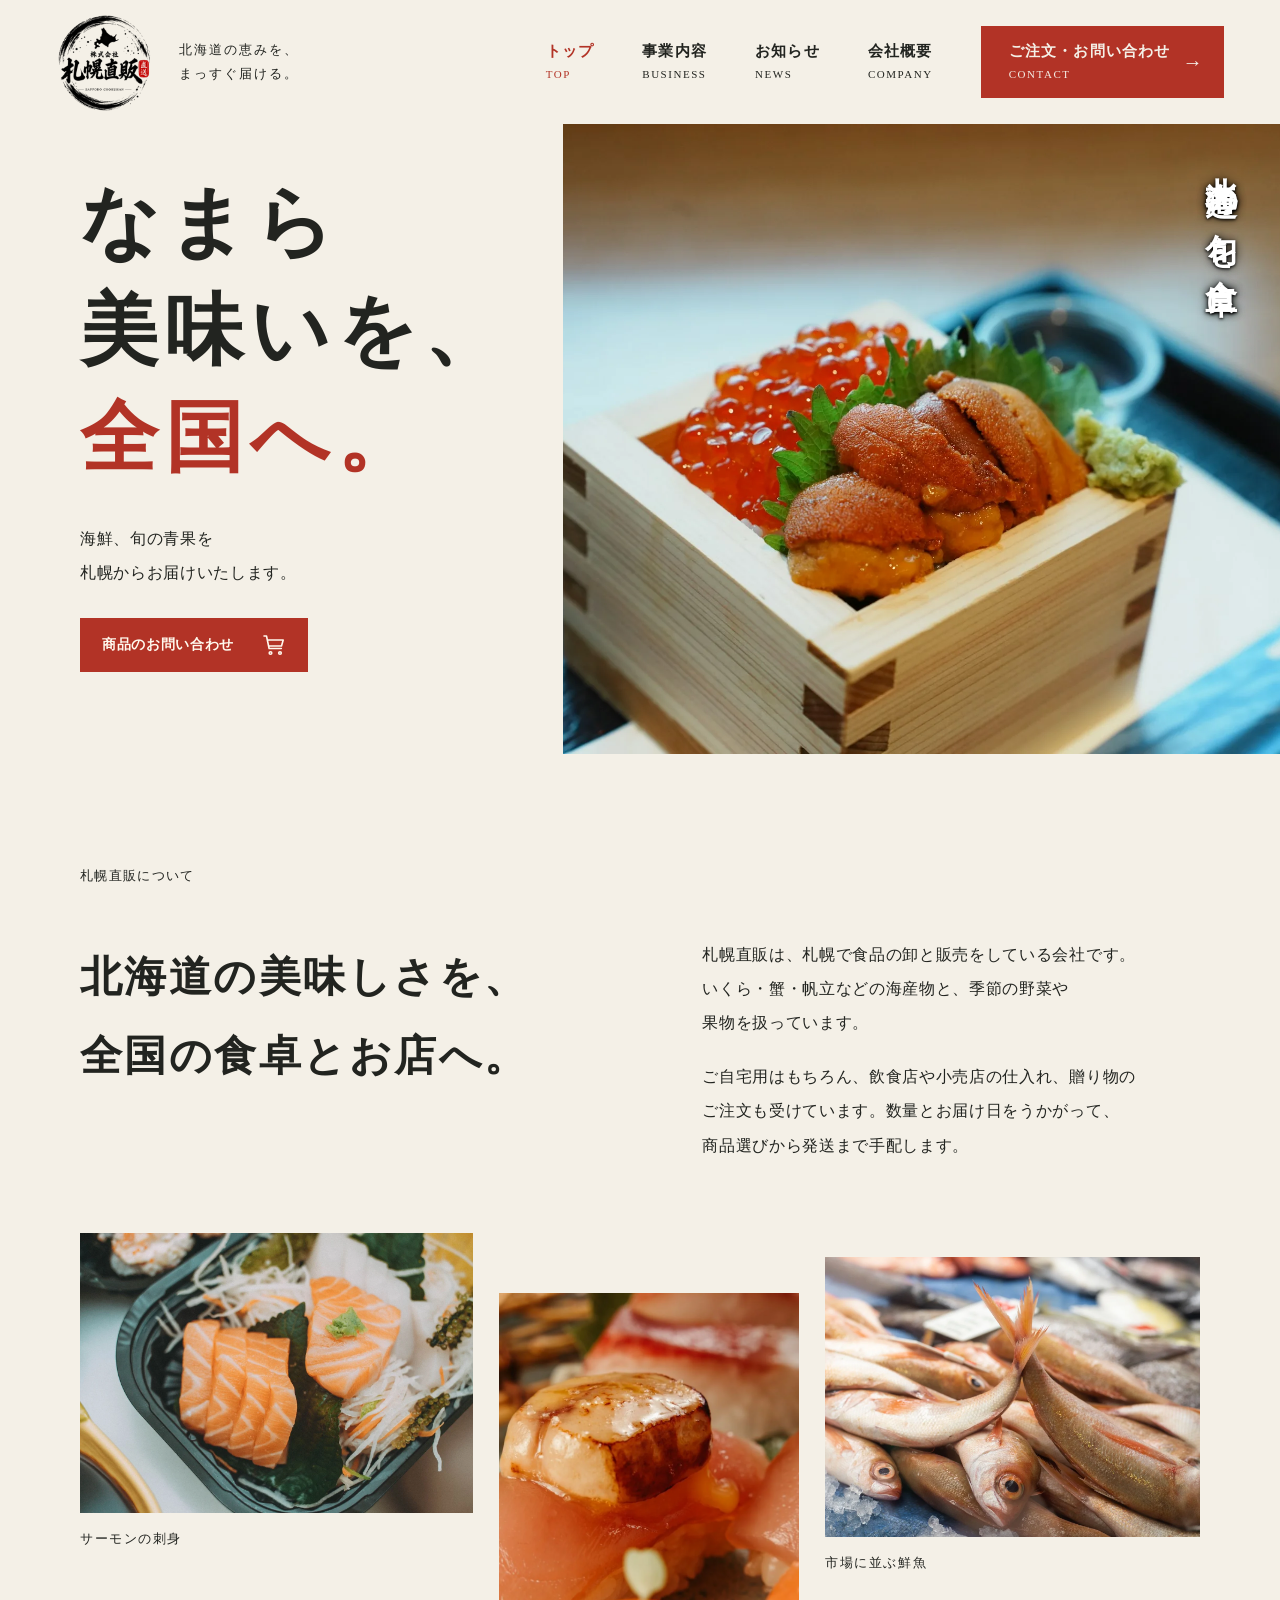
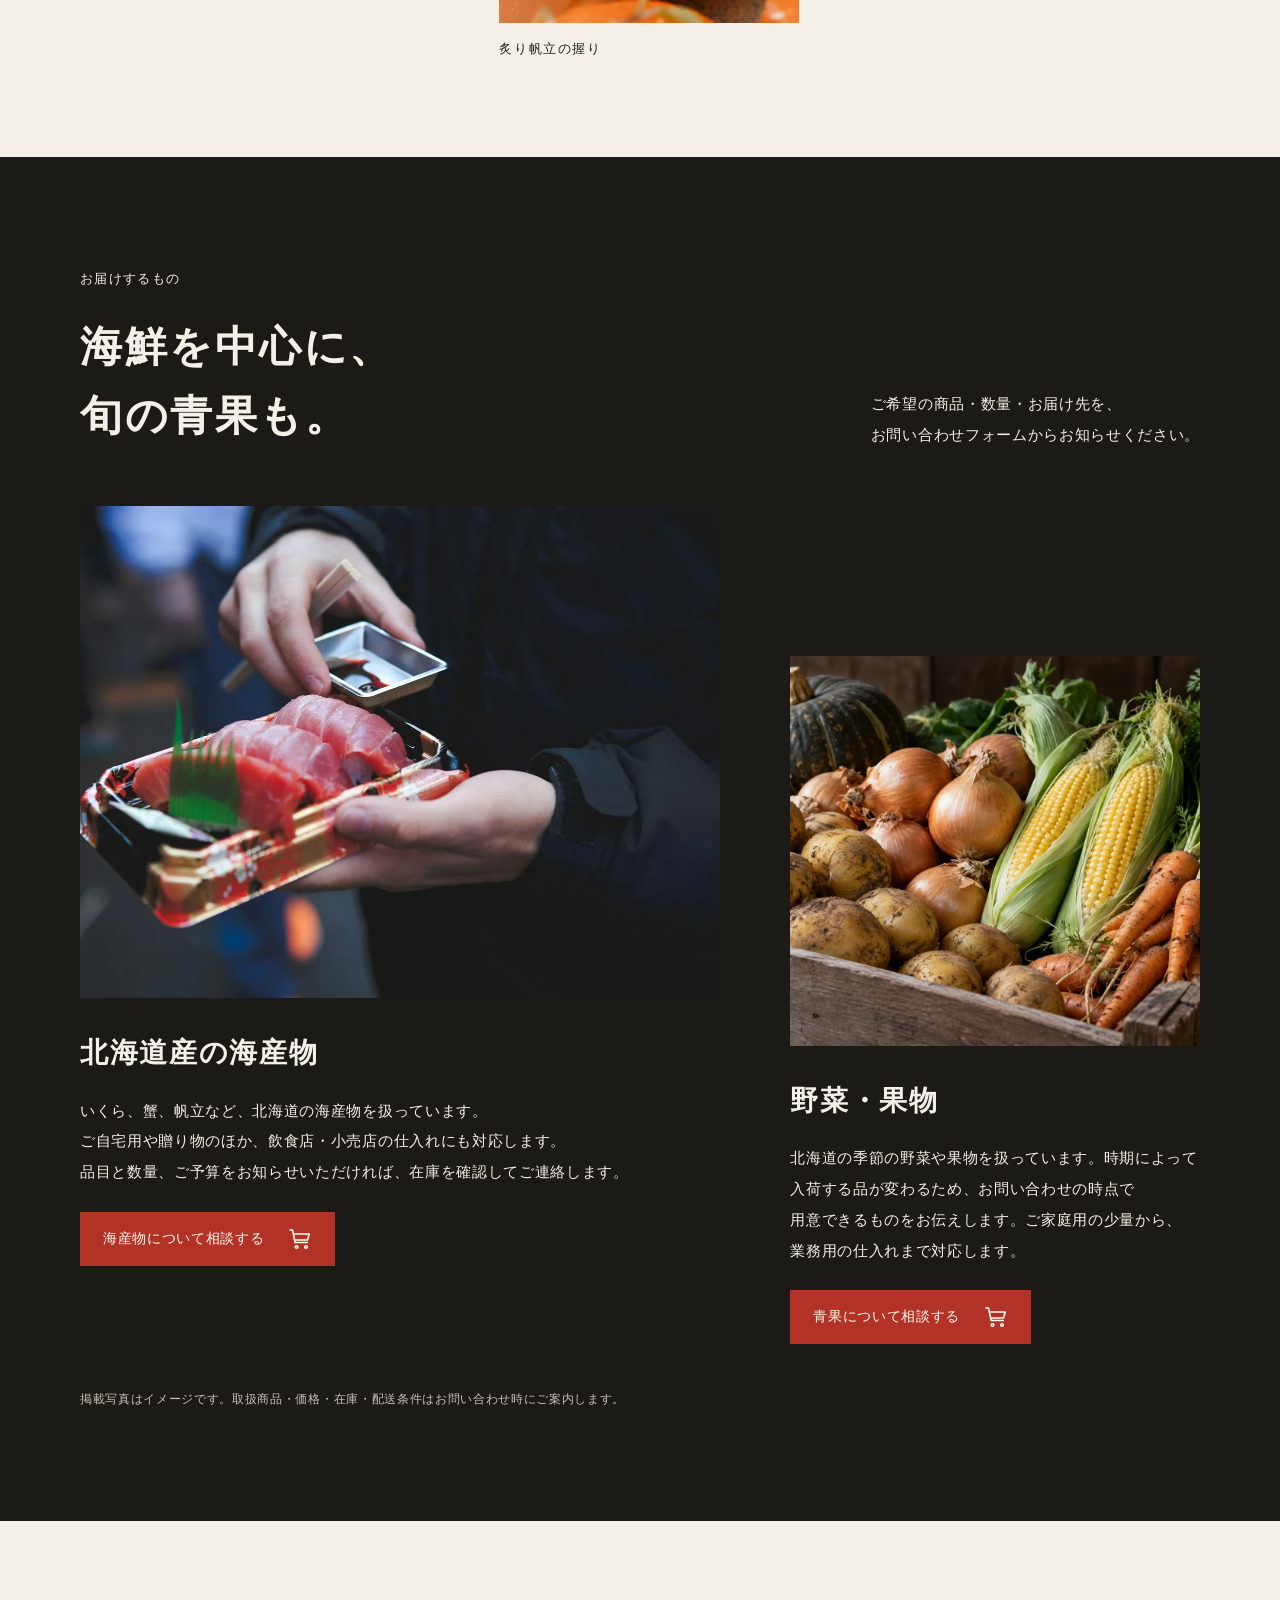
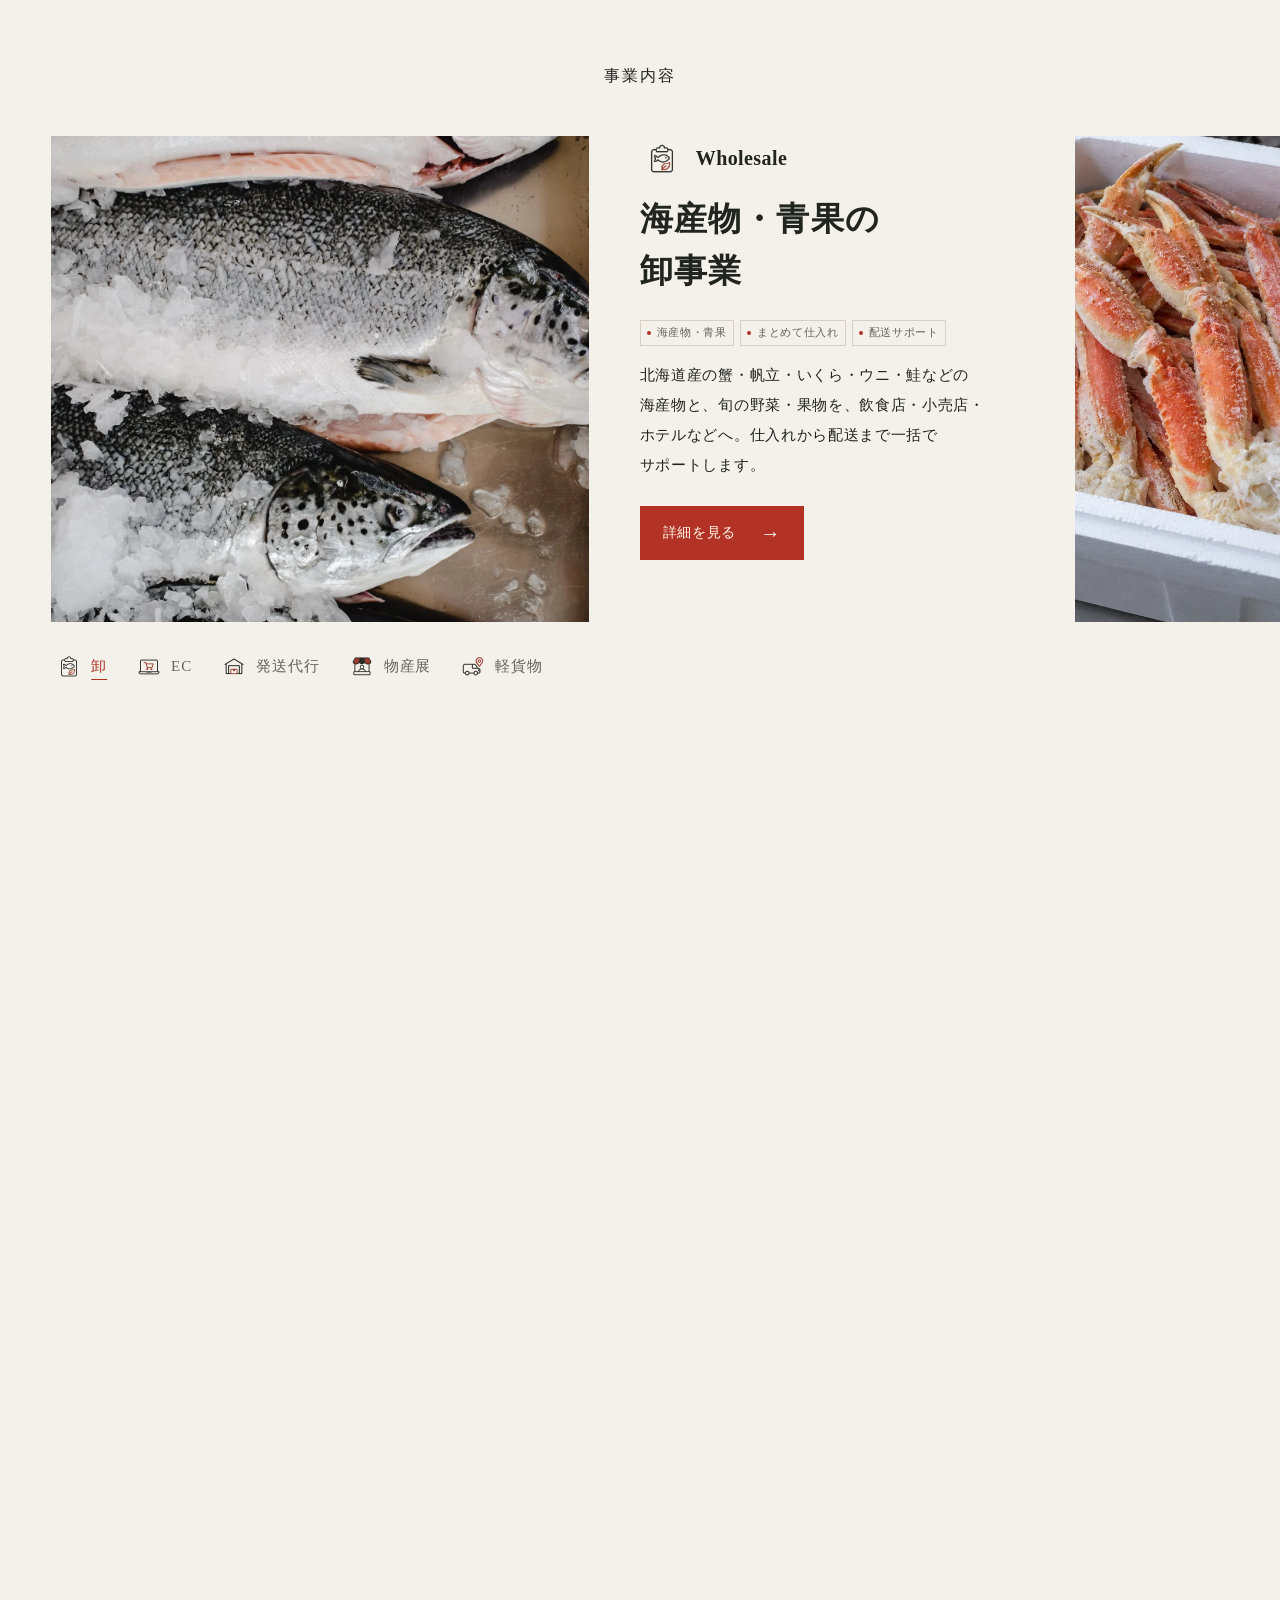
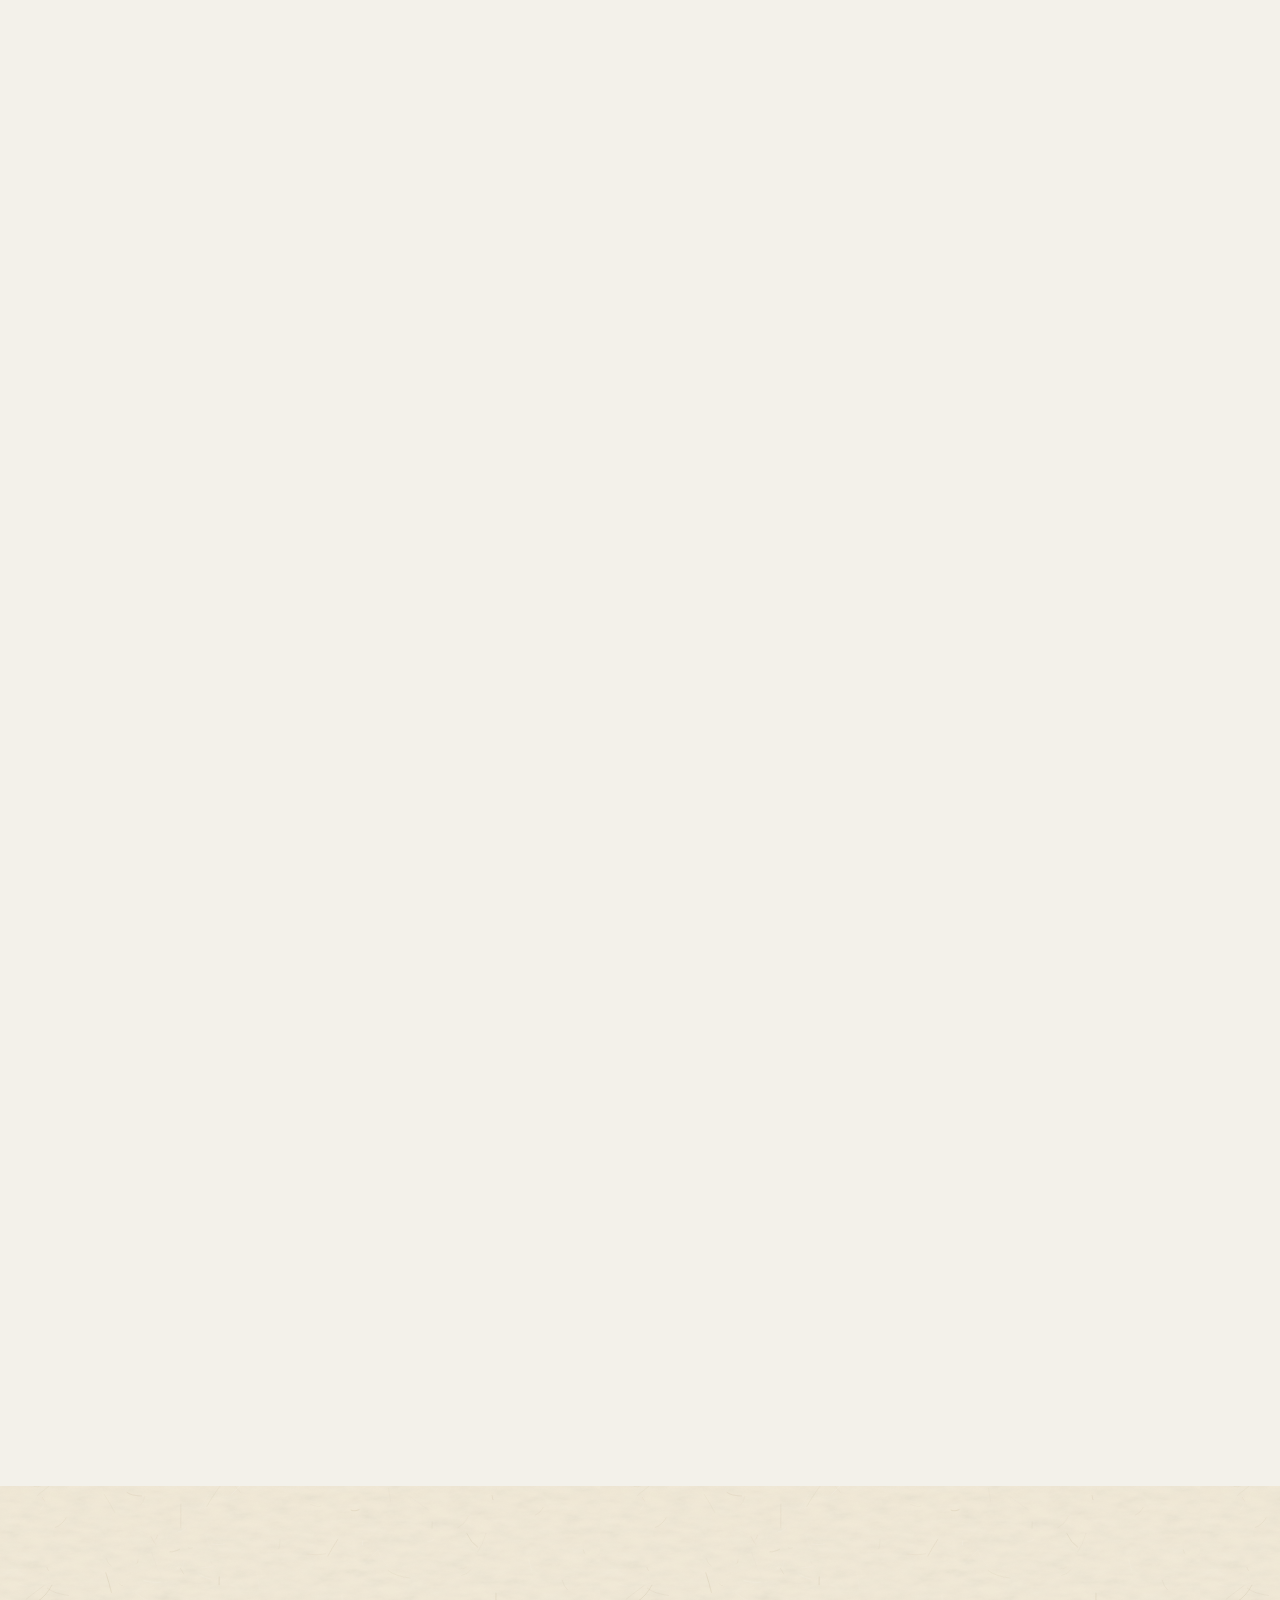
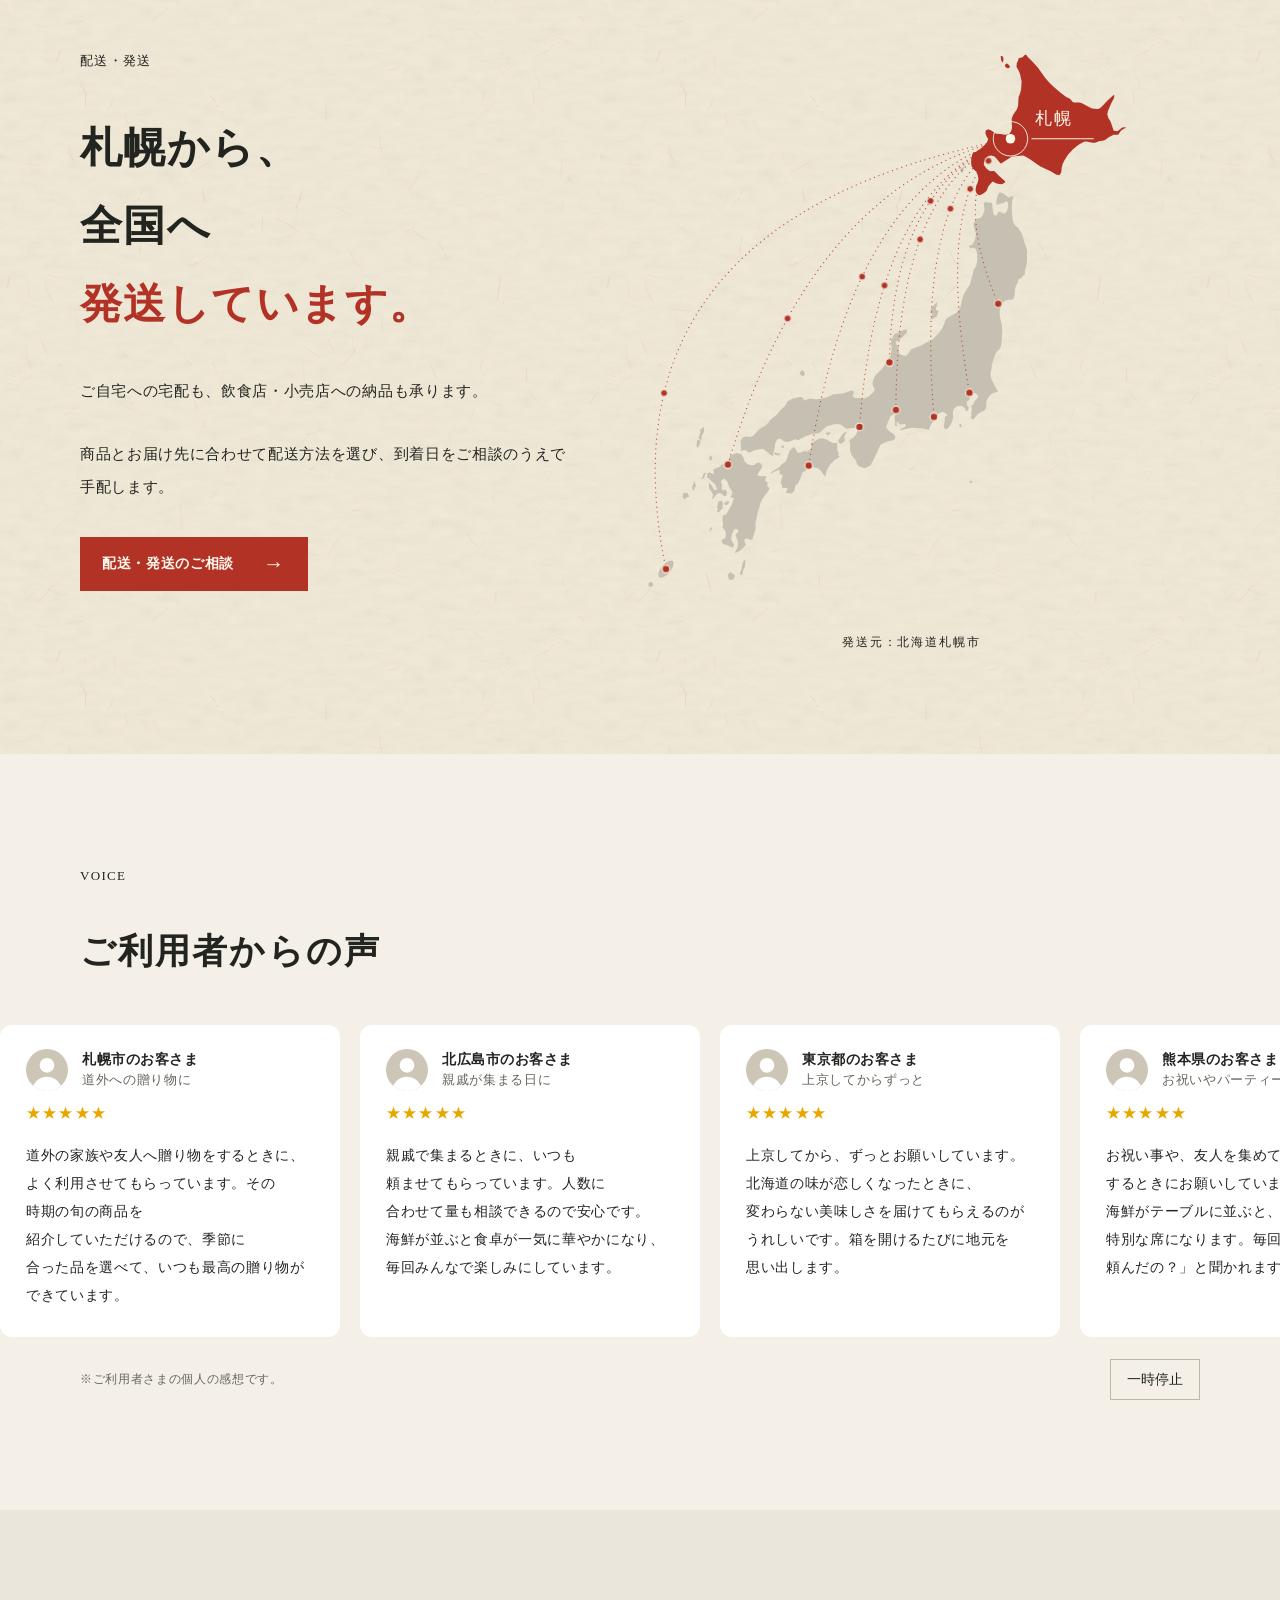
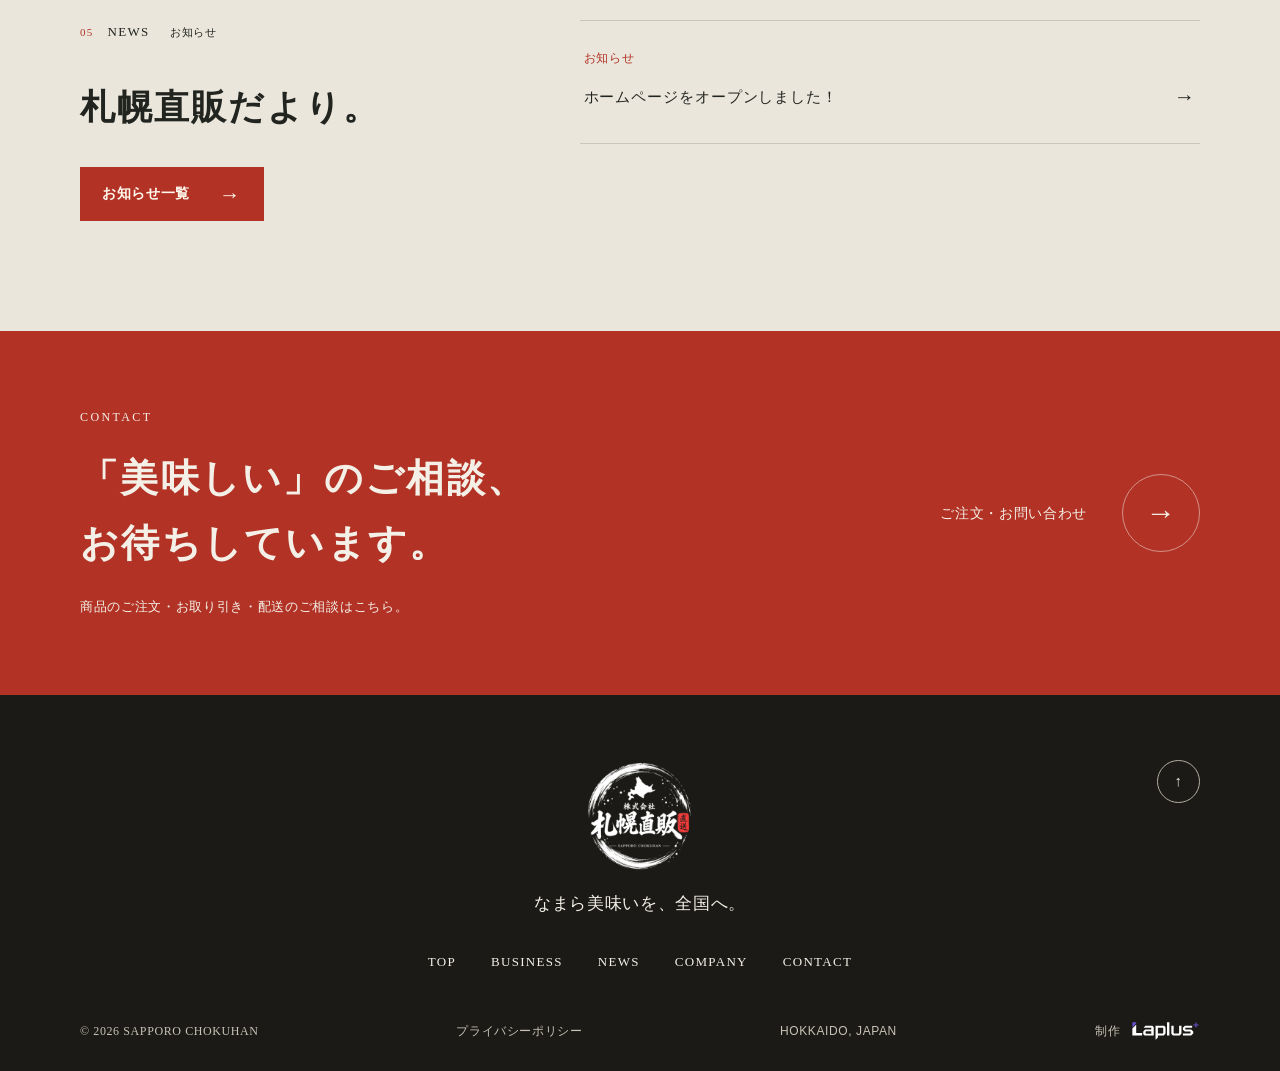
==== commit 78e19f99: "共通スタイルのバージョンを更新してスマホ調整を反映" ====
--- a/index.html
+++ b/index.html
@@ -1,4 +1,4 @@
-<!doctype html><html lang="ja"><head><meta charset="utf-8"><meta name="viewport" content="width=device-width, initial-scale=1"><meta name="robots" content="noindex,nofollow"><meta name="theme-color" content="#f4f0e7"><title>なまら美味いを、全国へ。 | 株式会社 札幌直販</title><link rel="icon" type="image/svg+xml" href="assets/logo.svg"><link rel="stylesheet" href="assets/site.css?v=8254238d"><link rel="stylesheet" href="assets/visual.css?v=20261114a"></head><body><a class="skip-link" href="#main">本文へスキップ</a>
+<!doctype html><html lang="ja"><head><meta charset="utf-8"><meta name="viewport" content="width=device-width, initial-scale=1"><meta name="robots" content="noindex,nofollow"><meta name="theme-color" content="#f4f0e7"><title>なまら美味いを、全国へ。 | 株式会社 札幌直販</title><link rel="icon" type="image/svg+xml" href="assets/logo.svg"><link rel="stylesheet" href="assets/site.css?v=8254238d"><link rel="stylesheet" href="assets/visual.css?v=20261114b"></head><body><a class="skip-link" href="#main">本文へスキップ</a>
 <header class="site-header">
   <a class="brand" href="index.html" aria-label="札幌直販 TOP"><img src="assets/logo.webp" alt="株式会社 札幌直販" width="98" height="98"><span>北海道の恵みを、<br>まっすぐ届ける。</span></a>
   <button class="menu-toggle" type="button" aria-expanded="false" aria-controls="site-nav"><span class="menu-word">MENU</span><span class="menu-lines" aria-hidden="true"></span></button>
--- a/assets/visual.css
+++ b/assets/visual.css
@@ -1,5 +1,6 @@
 /* Visual service guides: Sapporo Chokuhan, 2026-11-14. */
 .visual-icon{display:block;flex:none;object-fit:contain;max-width:100%;height:auto}
+.bz-concept-layout>*{min-width:0}
 .visual-service-guide{display:grid;grid-template-columns:repeat(3,minmax(0,1fr));gap:16px;margin-top:46px}
 .visual-service-guide a{display:flex;align-items:center;gap:12px;padding:20px 14px;background:var(--paper-deep);border:1px solid var(--line);transition:background .2s,border-color .2s}
 .visual-service-guide a:hover{background:#e7e0d1;border-color:var(--red)}
@@ -26,7 +27,7 @@
 .bz-reason-list h3{margin-top:0}
 .visual-plan-head{display:flex;align-items:center;gap:12px;margin-bottom:16px}
 .visual-plan-head .visual-icon{width:56px;height:56px}
-.visual-plan-head h3{flex:1;margin:0;font-size:19px}
+.visual-plan-head h3{flex:1;min-width:0;margin:0;font-size:19px}
 .visual-directory{display:grid;grid-template-columns:repeat(5,minmax(0,1fr));gap:14px;margin-bottom:42px}
 .visual-directory a{position:relative;display:flex;flex-direction:column;align-items:center;justify-content:flex-start;text-align:center;background:var(--paper-deep);padding:22px 14px 26px;border:1px solid var(--line);transition:border-color .2s,background .2s}
 .visual-directory a:hover{border-color:var(--red);background:#e7e0d1}
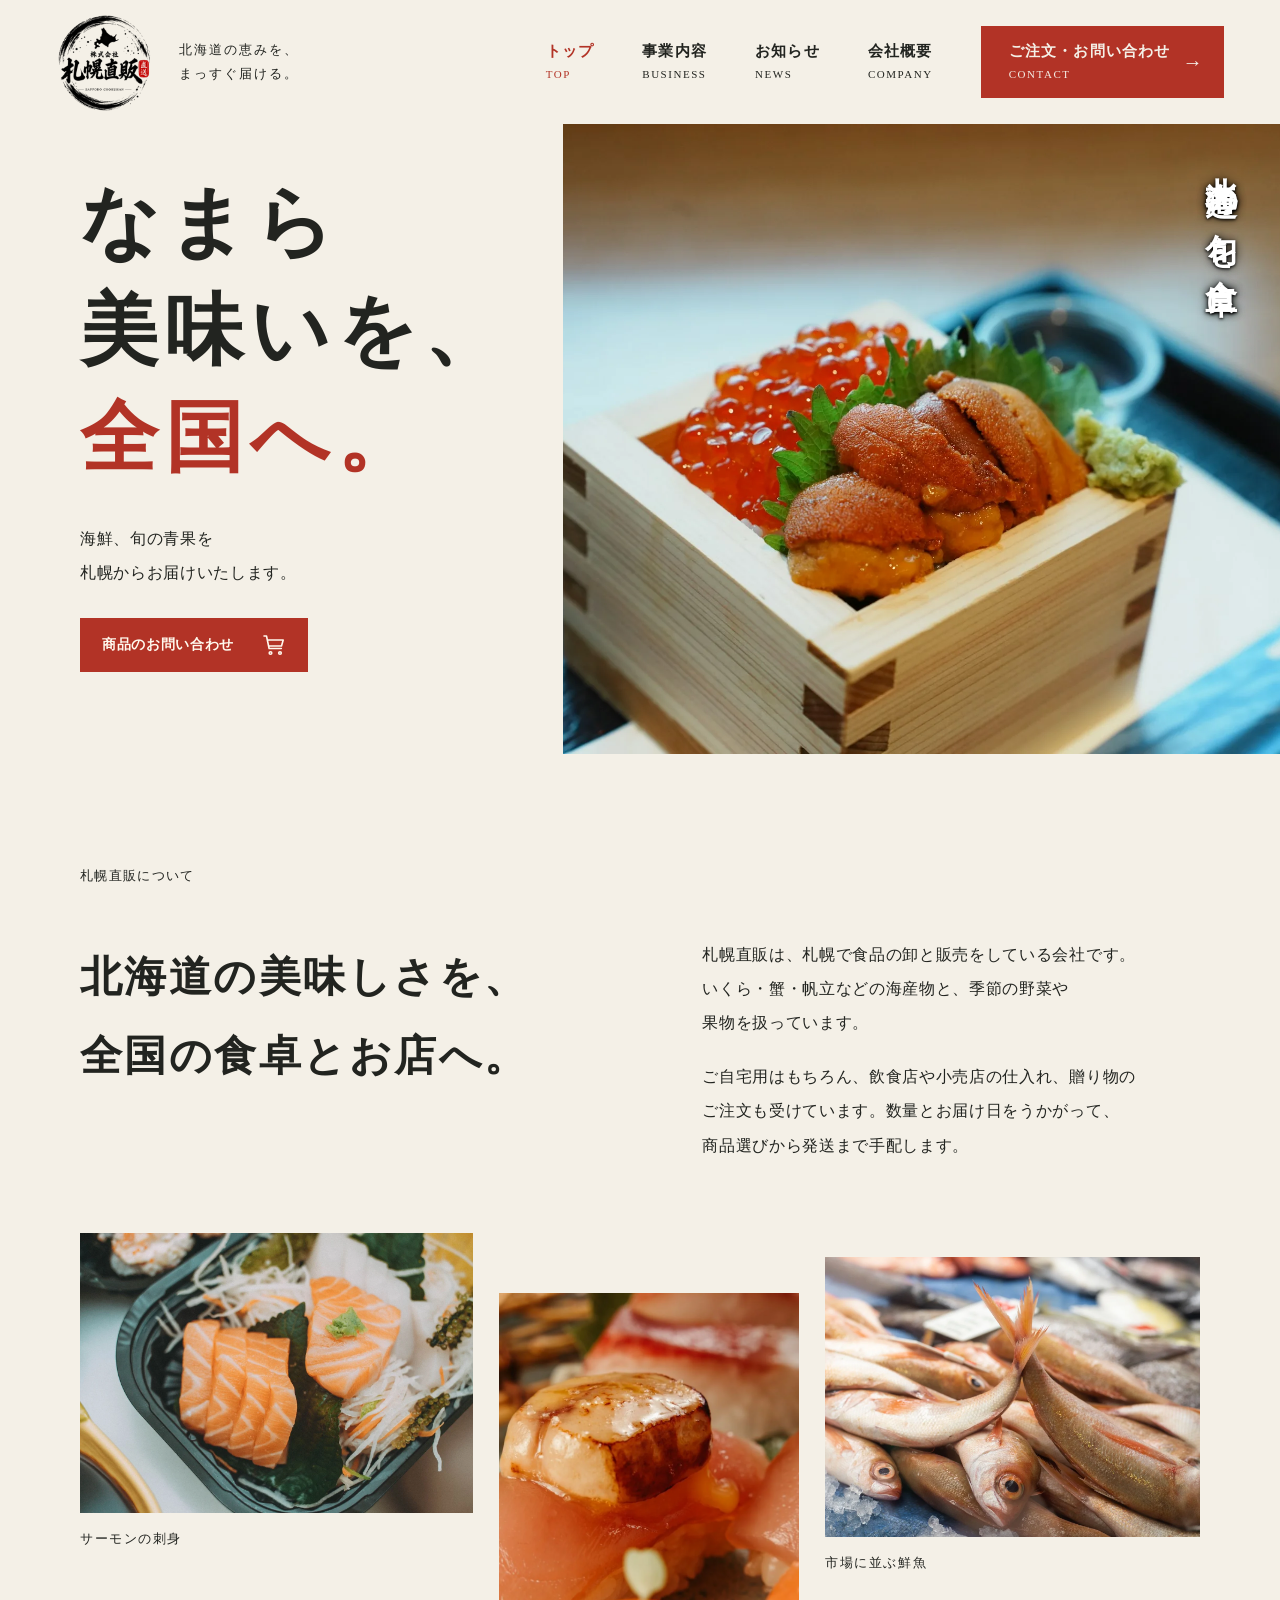
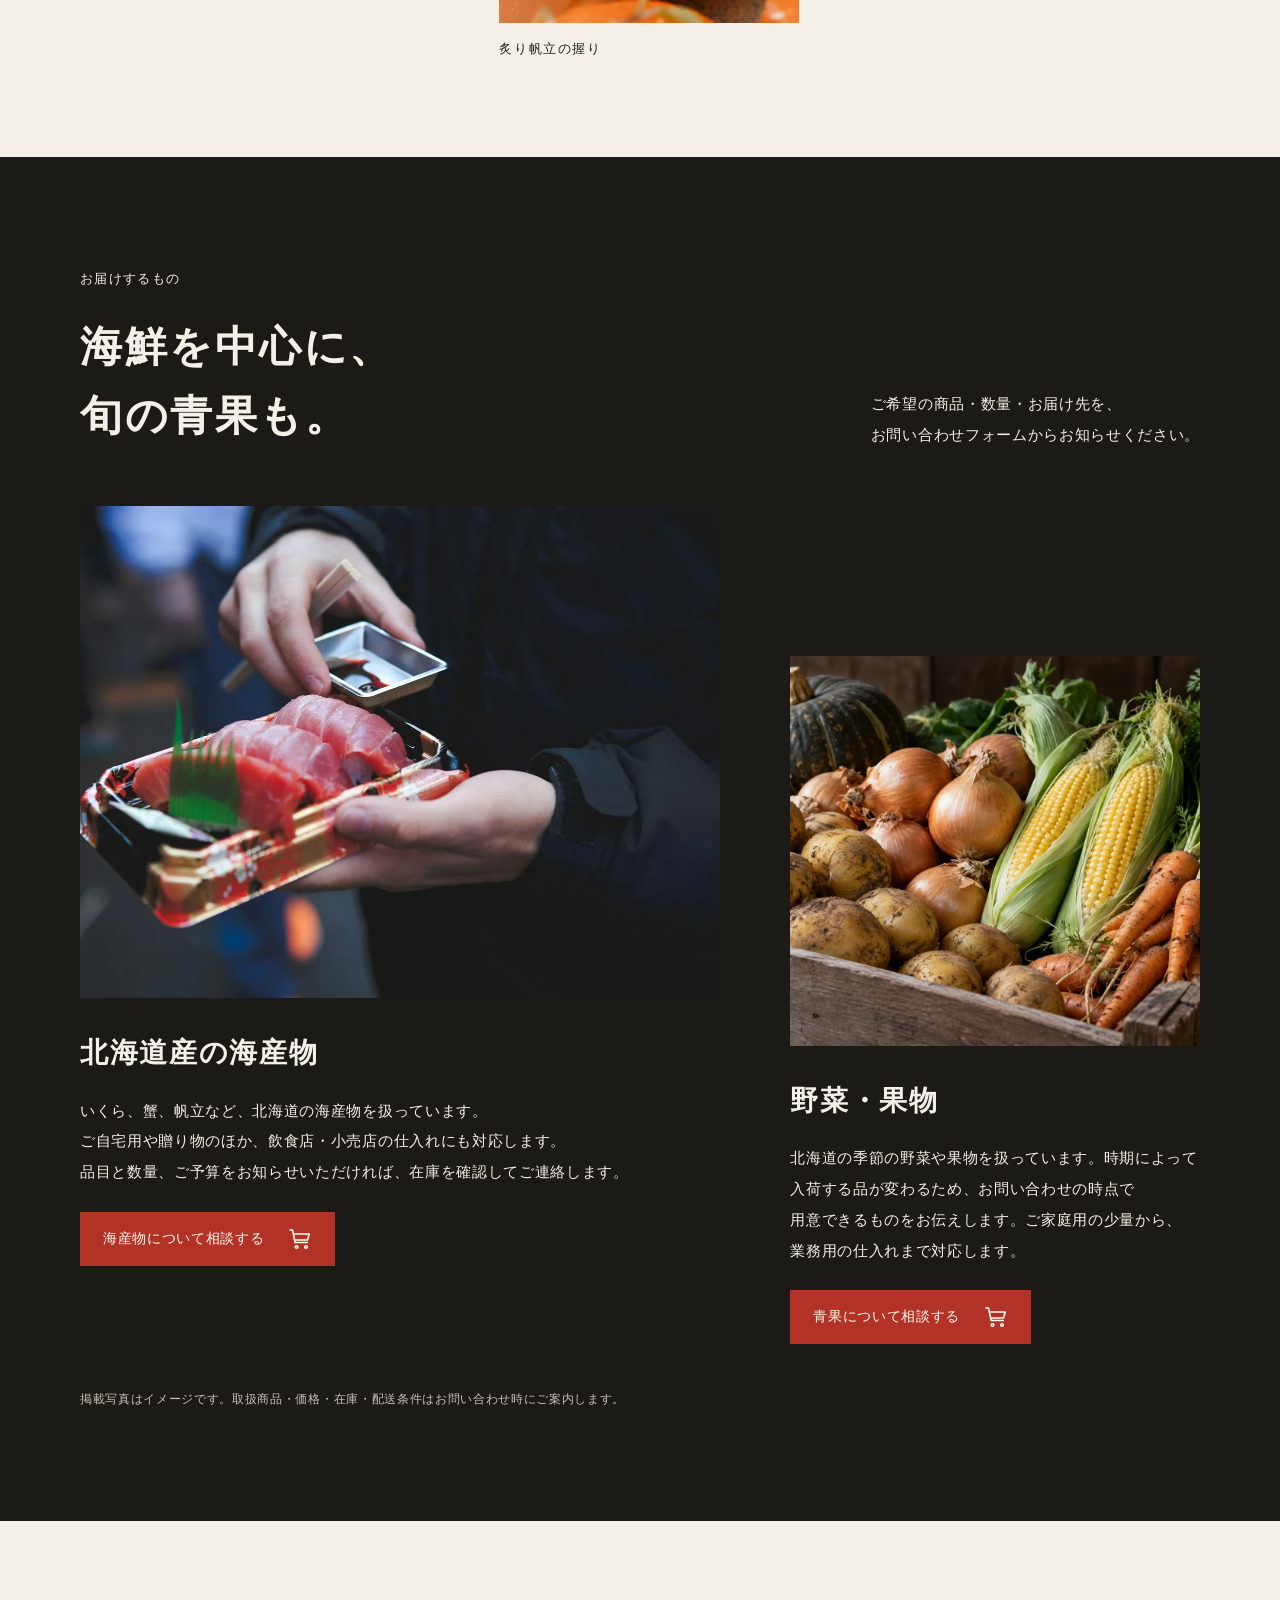
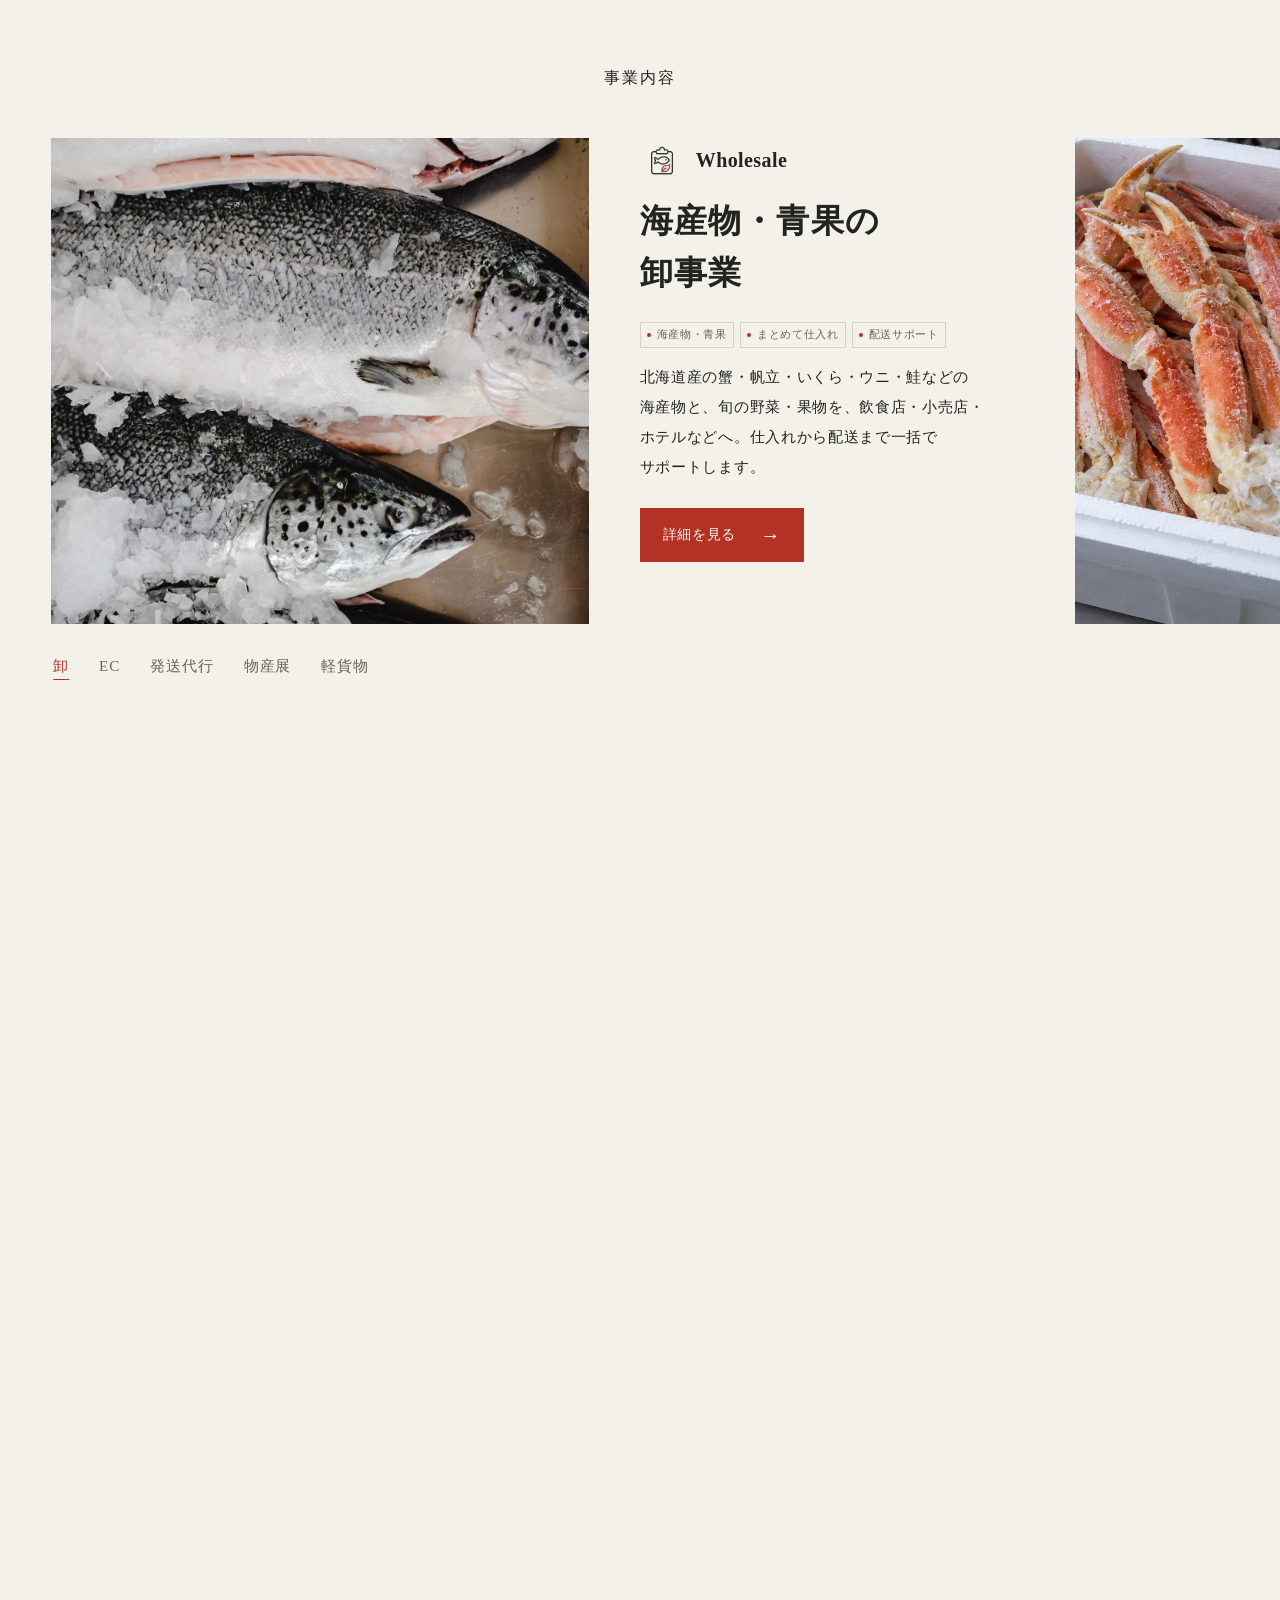
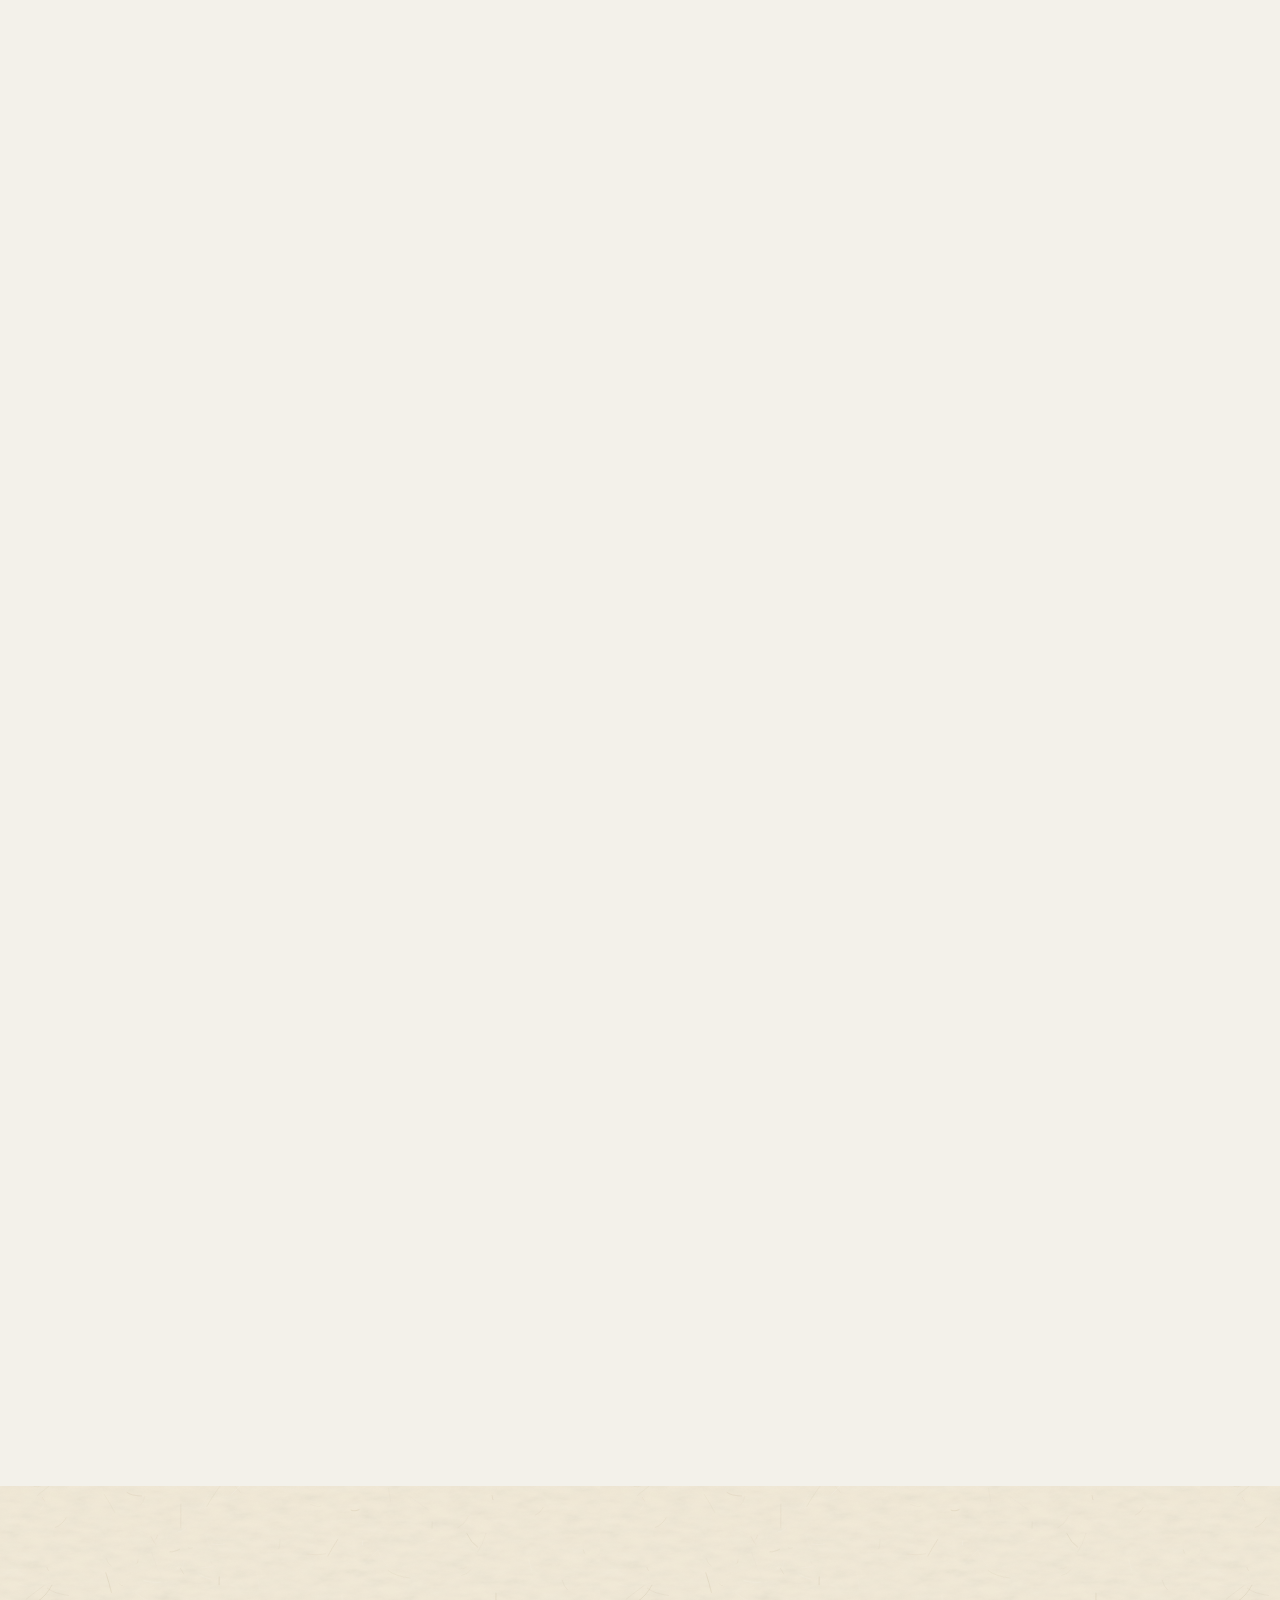
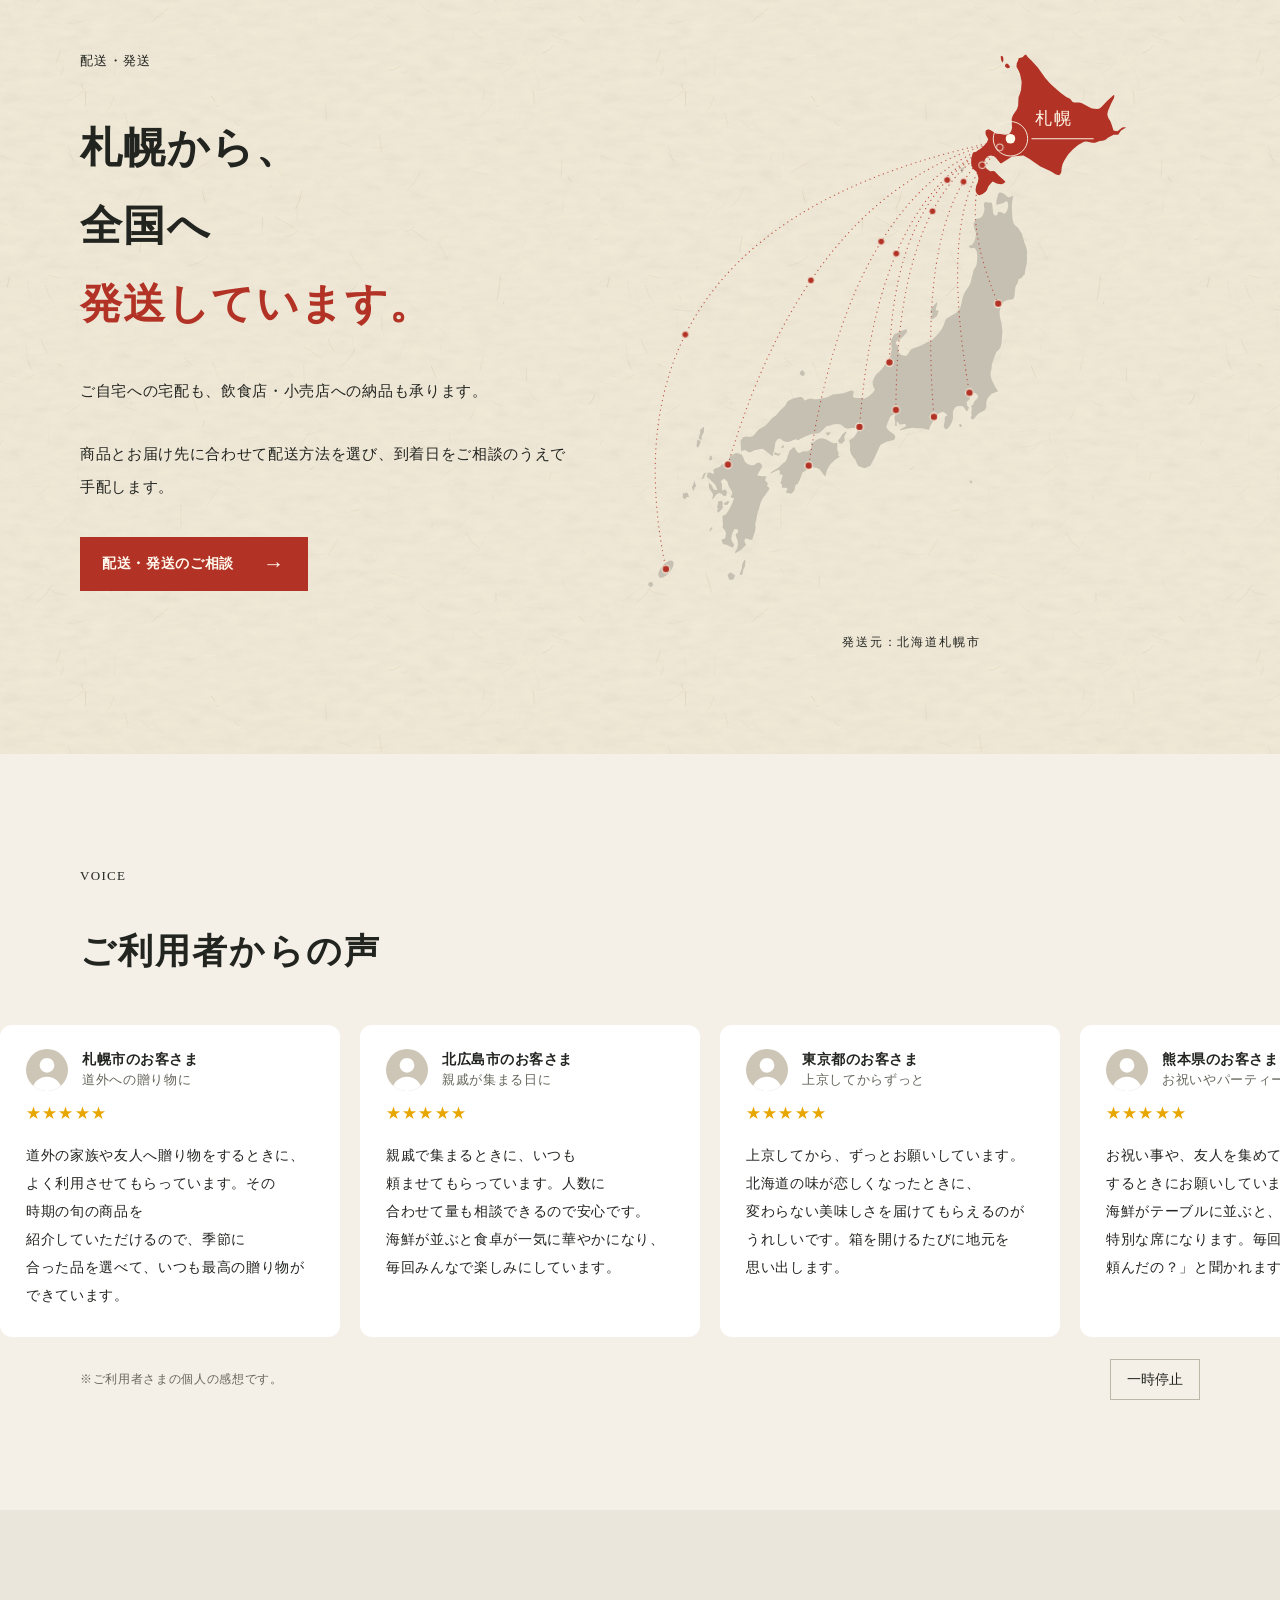
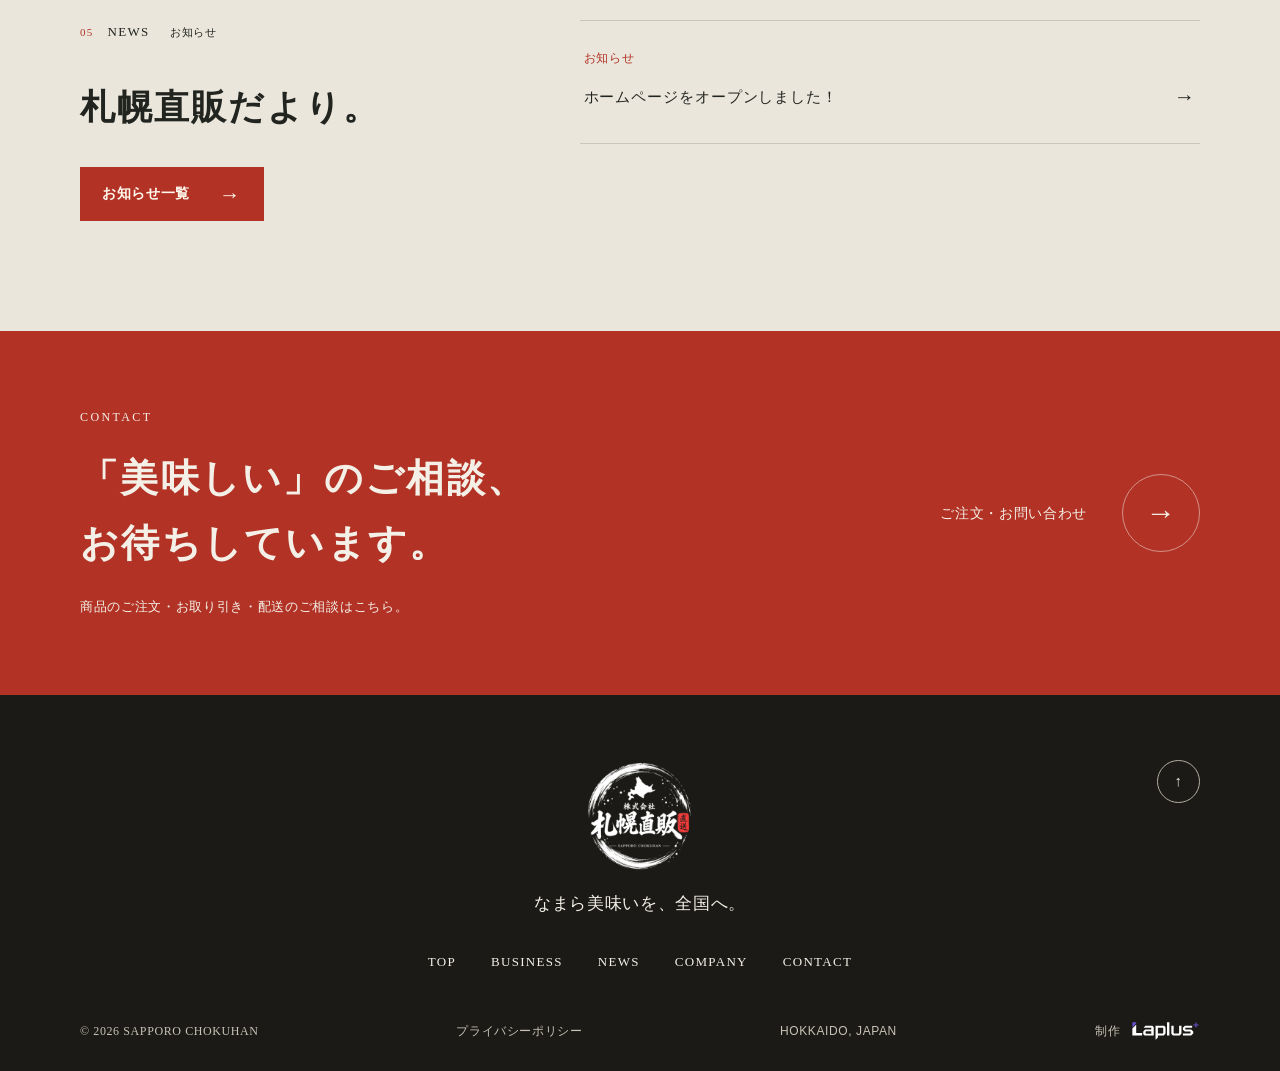
==== commit f0427656: "トップの事業切替と事業一覧カードからアイコンを削除" ====
--- a/index.html
+++ b/index.html
@@ -1,4 +1,4 @@
-<!doctype html><html lang="ja"><head><meta charset="utf-8"><meta name="viewport" content="width=device-width, initial-scale=1"><meta name="robots" content="noindex,nofollow"><meta name="theme-color" content="#f4f0e7"><title>なまら美味いを、全国へ。 | 株式会社 札幌直販</title><link rel="icon" type="image/svg+xml" href="assets/logo.svg"><link rel="stylesheet" href="assets/site.css?v=8254238d"><link rel="stylesheet" href="assets/visual.css?v=20261114b"></head><body><a class="skip-link" href="#main">本文へスキップ</a>
+<!doctype html><html lang="ja"><head><meta charset="utf-8"><meta name="viewport" content="width=device-width, initial-scale=1"><meta name="robots" content="noindex,nofollow"><meta name="theme-color" content="#f4f0e7"><title>なまら美味いを、全国へ。 | 株式会社 札幌直販</title><link rel="icon" type="image/svg+xml" href="assets/logo.svg"><link rel="stylesheet" href="assets/site.css?v=8254238d"><link rel="stylesheet" href="assets/visual.css?v=20261114c"></head><body><a class="skip-link" href="#main">本文へスキップ</a>
 <header class="site-header">
   <a class="brand" href="index.html" aria-label="札幌直販 TOP"><img src="assets/logo.webp" alt="株式会社 札幌直販" width="98" height="98"><span>北海道の恵みを、<br>まっすぐ届ける。</span></a>
   <button class="menu-toggle" type="button" aria-expanded="false" aria-controls="site-nav"><span class="menu-word">MENU</span><span class="menu-lines" aria-hidden="true"></span></button>
@@ -64,7 +64,7 @@
           <article class="business-panel" id="business-5" aria-labelledby="business-name-5"><img class="business-photo" src="assets/delivery.webp" alt="白い配送車に荷物を積み込んだイメージ" width="1400" height="933" loading="lazy"><div class="business-copy"><div><p class="business-en"><img class="visual-icon" src="assets/flow-delivery-04.webp" alt="" width="44" height="44" loading="lazy" decoding="async">Delivery</p><h3 id="business-name-5">軽貨物運送事業</h3><ul class="visual-keywords" aria-label="対応内容"><li>定期配送</li><li>スポット配送</li><li>企業専属・ルート配送</li></ul><p class="business-description">札幌を拠点に、定期配送・スポット配送・企業専属のルート配送をお引き受け。食品や冷蔵・冷凍品の配送もご相談いただけます。</p><a class="plain-link" href="business-delivery.html">詳細を見る<span aria-hidden="true">→</span></a></div></div></article>
         </div>
       </div>
-      <div class="business-bottom"><div class="business-pagination" aria-label="事業を選択"><button type="button" data-business="0" aria-label="海産物・青果の卸事業" aria-current="true"><img class="visual-icon" src="assets/flow-wholesale-02.webp" alt="" width="34" height="34" loading="lazy" decoding="async"><span>卸</span></button><button type="button" data-business="1" aria-label="EC・インターネット販売"><img class="visual-icon" src="assets/flow-online-sales-03.webp" alt="" width="34" height="34" loading="lazy" decoding="async"><span>EC</span></button><button type="button" data-business="2" aria-label="発送代行事業"><img class="visual-icon" src="assets/flow-fulfillment-03.webp" alt="" width="34" height="34" loading="lazy" decoding="async"><span>発送代行</span></button><button type="button" data-business="3" aria-label="イベント・物産展事業"><img class="visual-icon" src="assets/flow-events-04.webp" alt="" width="34" height="34" loading="lazy" decoding="async"><span>物産展</span></button><button type="button" data-business="4" aria-label="軽貨物運送事業"><img class="visual-icon" src="assets/flow-delivery-04.webp" alt="" width="34" height="34" loading="lazy" decoding="async"><span>軽貨物</span></button></div></div>
+      <div class="business-bottom"><div class="business-pagination" aria-label="事業を選択"><button type="button" data-business="0" aria-label="海産物・青果の卸事業" aria-current="true"><span>卸</span></button><button type="button" data-business="1" aria-label="EC・インターネット販売"><span>EC</span></button><button type="button" data-business="2" aria-label="発送代行事業"><span>発送代行</span></button><button type="button" data-business="3" aria-label="イベント・物産展事業"><span>物産展</span></button><button type="button" data-business="4" aria-label="軽貨物運送事業"><span>軽貨物</span></button></div></div>
     </div>
   </section>
 
--- a/assets/visual.css
+++ b/assets/visual.css
@@ -29,9 +29,8 @@
 .visual-plan-head .visual-icon{width:56px;height:56px}
 .visual-plan-head h3{flex:1;min-width:0;margin:0;font-size:19px}
 .visual-directory{display:grid;grid-template-columns:repeat(5,minmax(0,1fr));gap:14px;margin-bottom:42px}
-.visual-directory a{position:relative;display:flex;flex-direction:column;align-items:center;justify-content:flex-start;text-align:center;background:var(--paper-deep);padding:22px 14px 26px;border:1px solid var(--line);transition:border-color .2s,background .2s}
+.visual-directory a{position:relative;display:flex;flex-direction:column;align-items:center;justify-content:center;text-align:center;background:var(--paper-deep);padding:32px 14px 28px;border:1px solid var(--line);transition:border-color .2s,background .2s}
 .visual-directory a:hover{border-color:var(--red);background:#e7e0d1}
-.visual-directory .visual-icon{width:88px;height:88px;margin-bottom:12px}
 .visual-directory strong{font-family:var(--serif);font-size:17px;line-height:1.6}
 .visual-directory span{font-size:11px;color:var(--muted);line-height:1.8;margin-top:5px}
 .visual-directory b{position:absolute;top:12px;right:12px;color:var(--red);font-size:14px;font-weight:400}
@@ -42,9 +41,6 @@
 .business-en .visual-icon{width:44px;height:44px}
 .business-copy .visual-keywords{margin:16px 0 14px;gap:6px}
 .business-copy .visual-keywords li{font-size:11px;padding:3px 6px}
-.business-pagination{gap:8px 22px}
-.business-pagination button{display:flex;align-items:center;gap:6px}
-.business-pagination .visual-icon{width:32px;height:32px}
 .visual-directory a:focus-visible,.visual-service-guide a:focus-visible{outline:2px solid var(--red);outline-offset:4px}
 @media(max-width:1050px){
  .visual-service-guide{gap:10px}
@@ -76,18 +72,11 @@
  .visual-plan-head .visual-icon{width:56px;height:56px}
  .visual-plan-head h3{font-size:18px}
  .visual-directory{grid-template-columns:repeat(2,minmax(0,1fr));gap:10px;margin-bottom:20px}
- .visual-directory a{padding:18px 12px}
- .visual-directory .visual-icon{width:72px;height:72px;margin-bottom:8px}
+ .visual-directory a{padding:26px 12px 22px}
  .visual-directory strong{font-size:16px}
  .visual-directory span{font-size:11px}
- .visual-directory a:last-child{grid-column:1/-1;display:grid;grid-template-columns:72px 1fr;column-gap:12px;text-align:left;align-items:center;padding:14px 20px}
- .visual-directory a:last-child .visual-icon{grid-row:1/3;margin:0}
- .visual-directory a:last-child strong{align-self:end}
- .visual-directory a:last-child span{margin:2px 0 0;align-self:start}
+ .visual-directory a:last-child{grid-column:1/-1;padding:22px 20px}
  .business-en .visual-icon{width:34px;height:34px}
- .business-pagination{gap:6px 13px}
- .business-pagination button{gap:4px;font-size:13px}
- .business-pagination .visual-icon{width:24px;height:24px}
  .business-copy .visual-keywords{margin:10px 0;gap:4px}
  .business-copy .visual-keywords li{font-size:10px;padding:2px 5px}
 }
